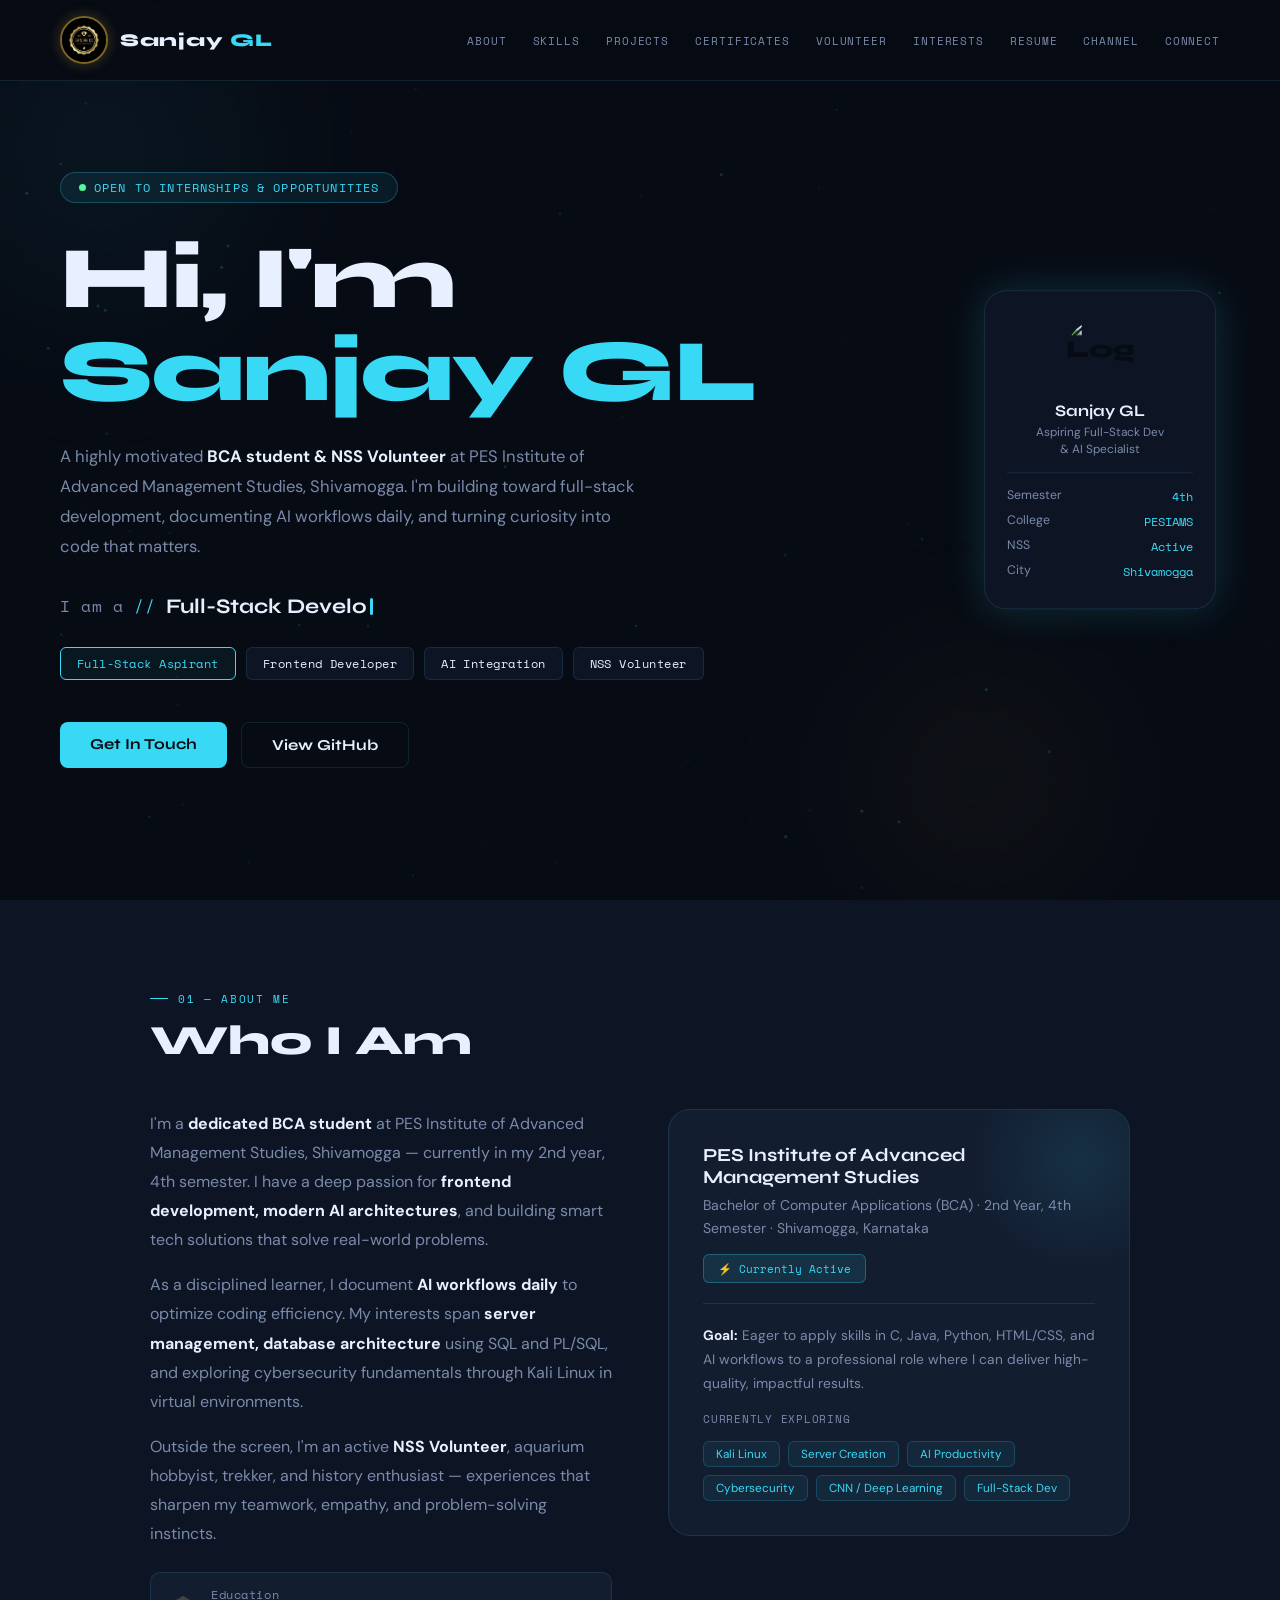
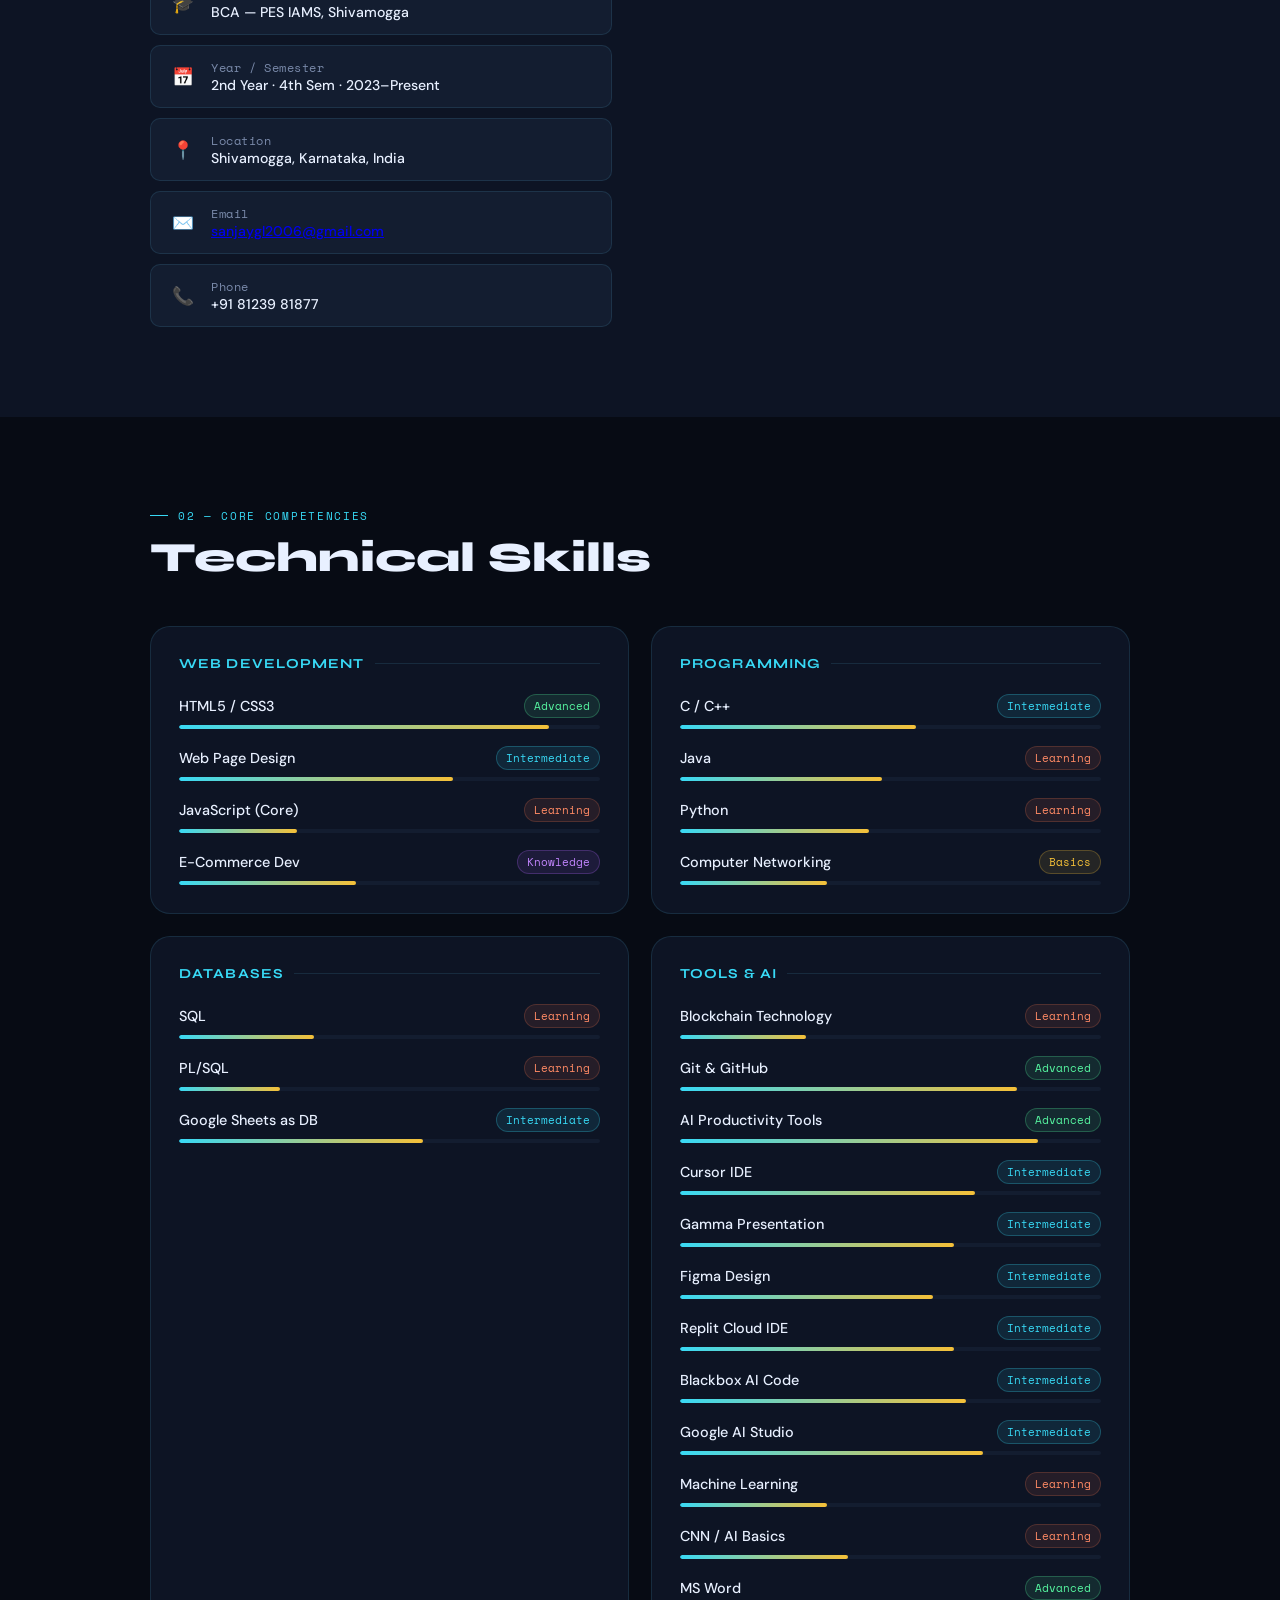
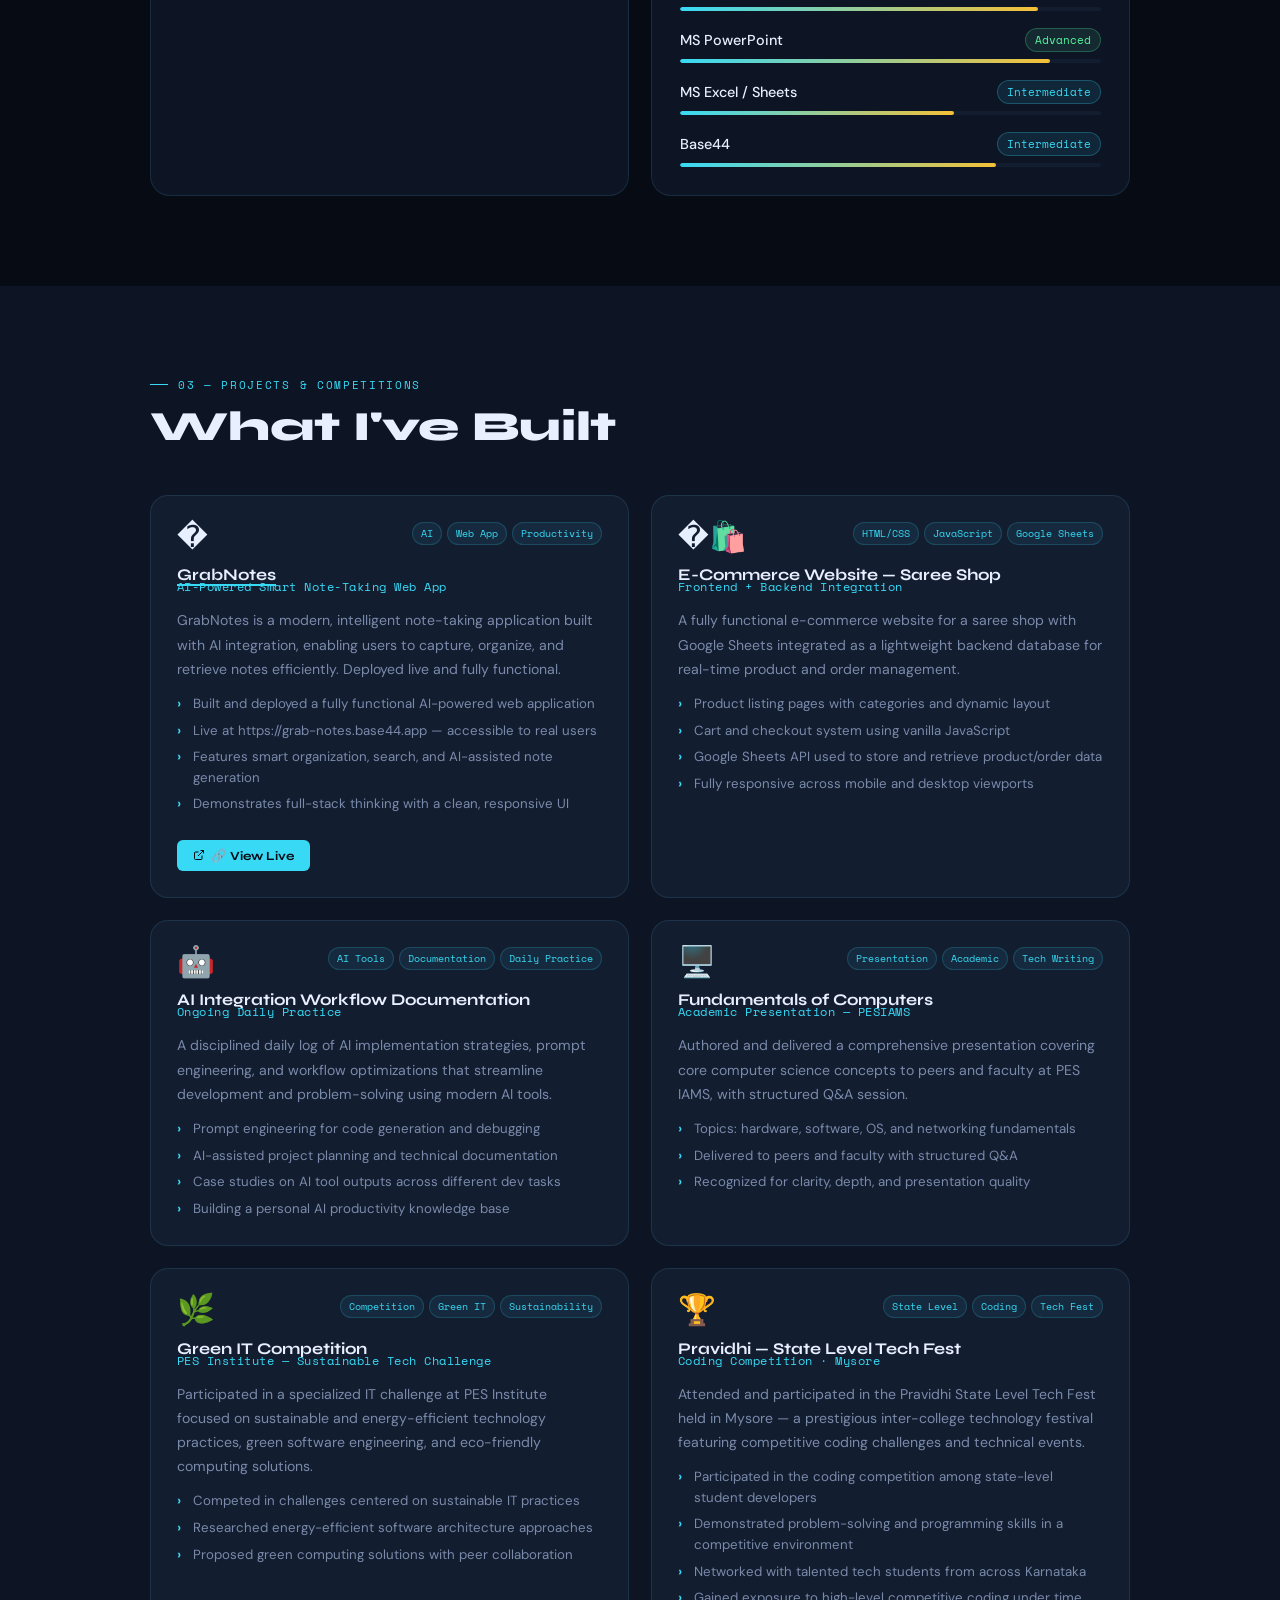
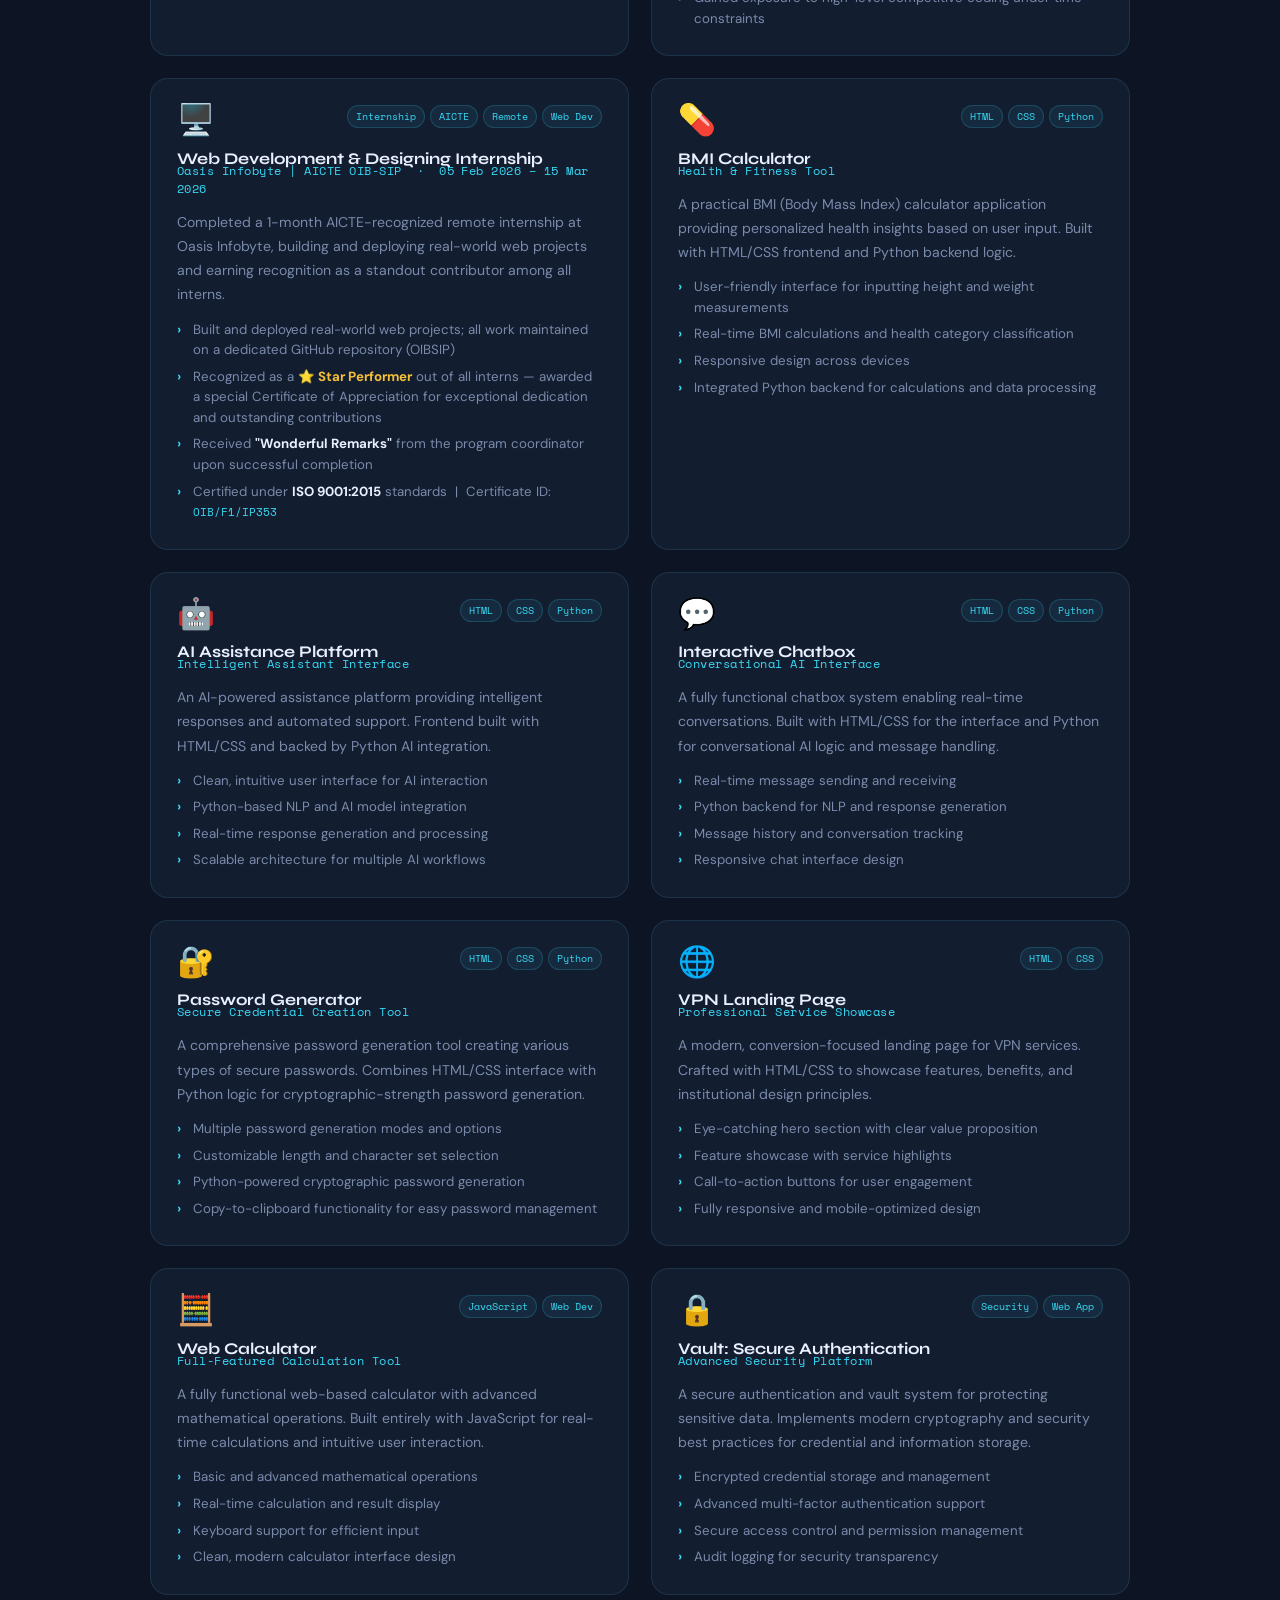
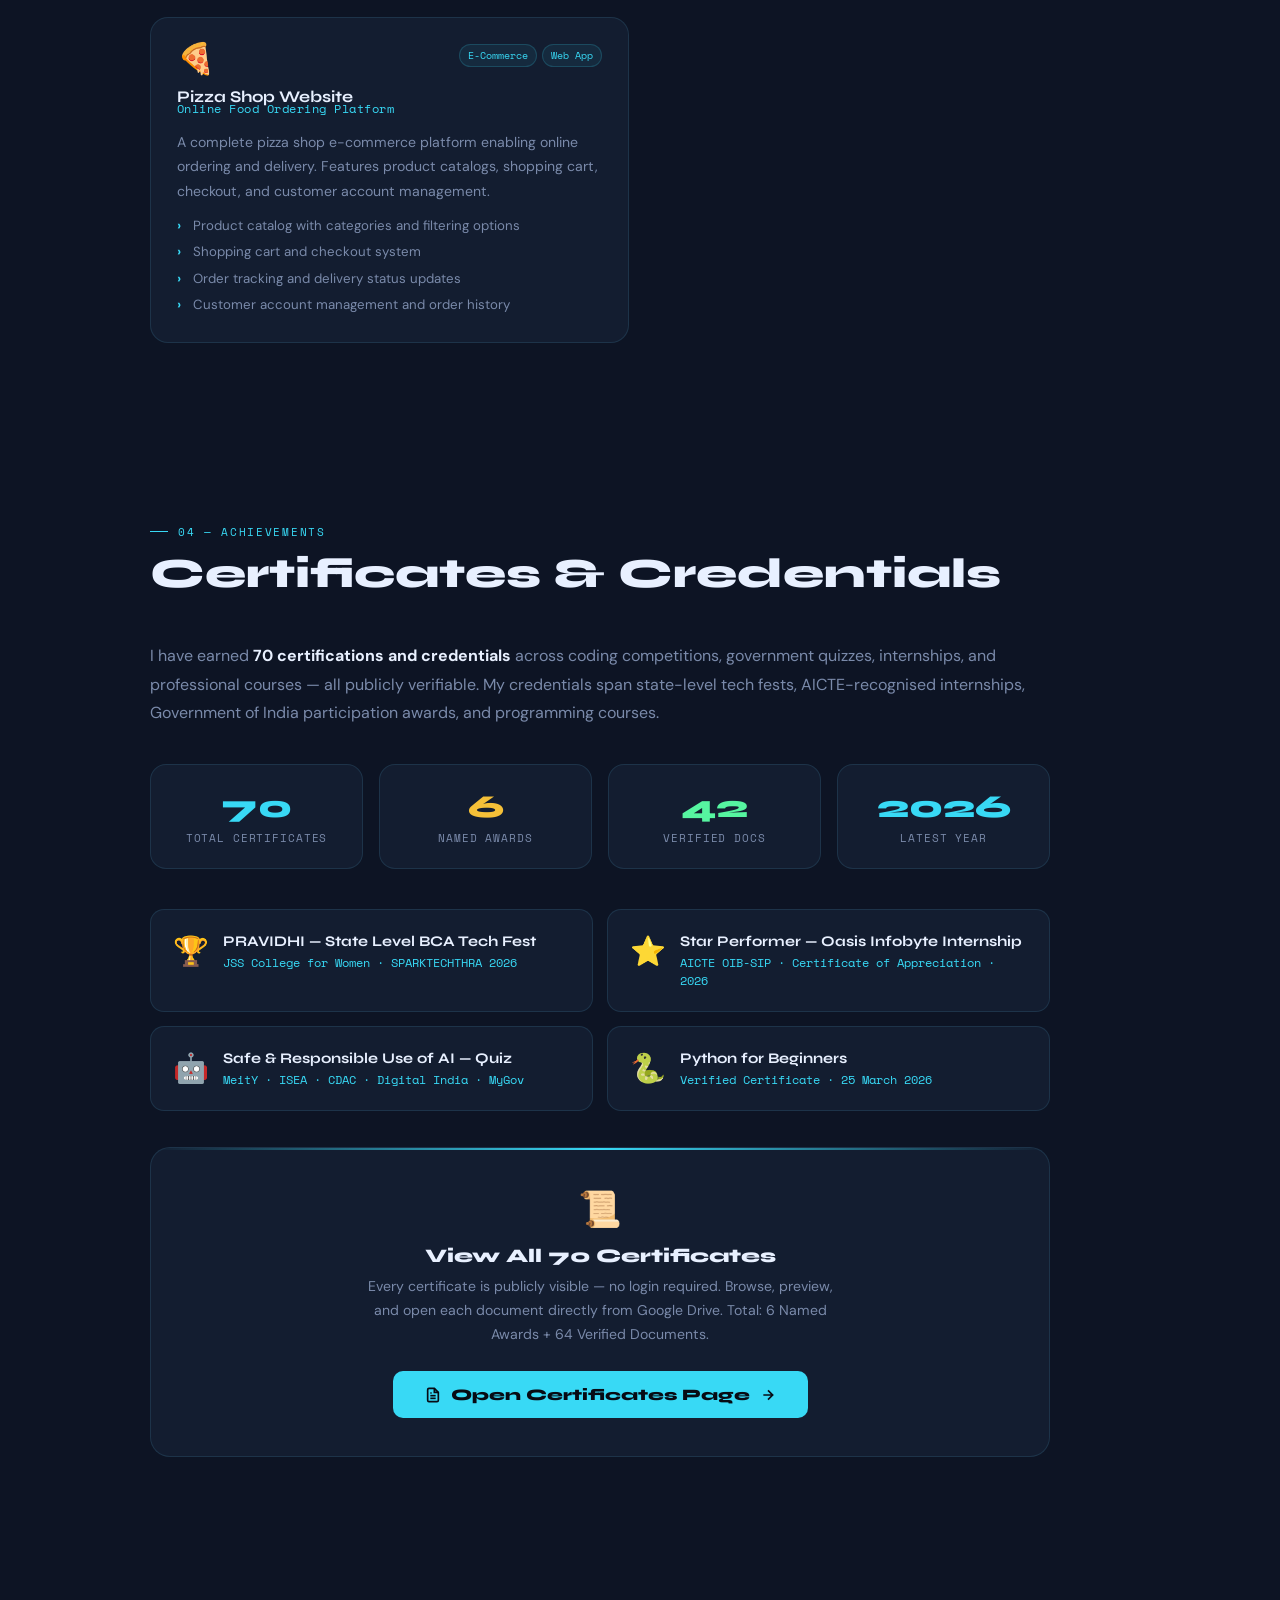
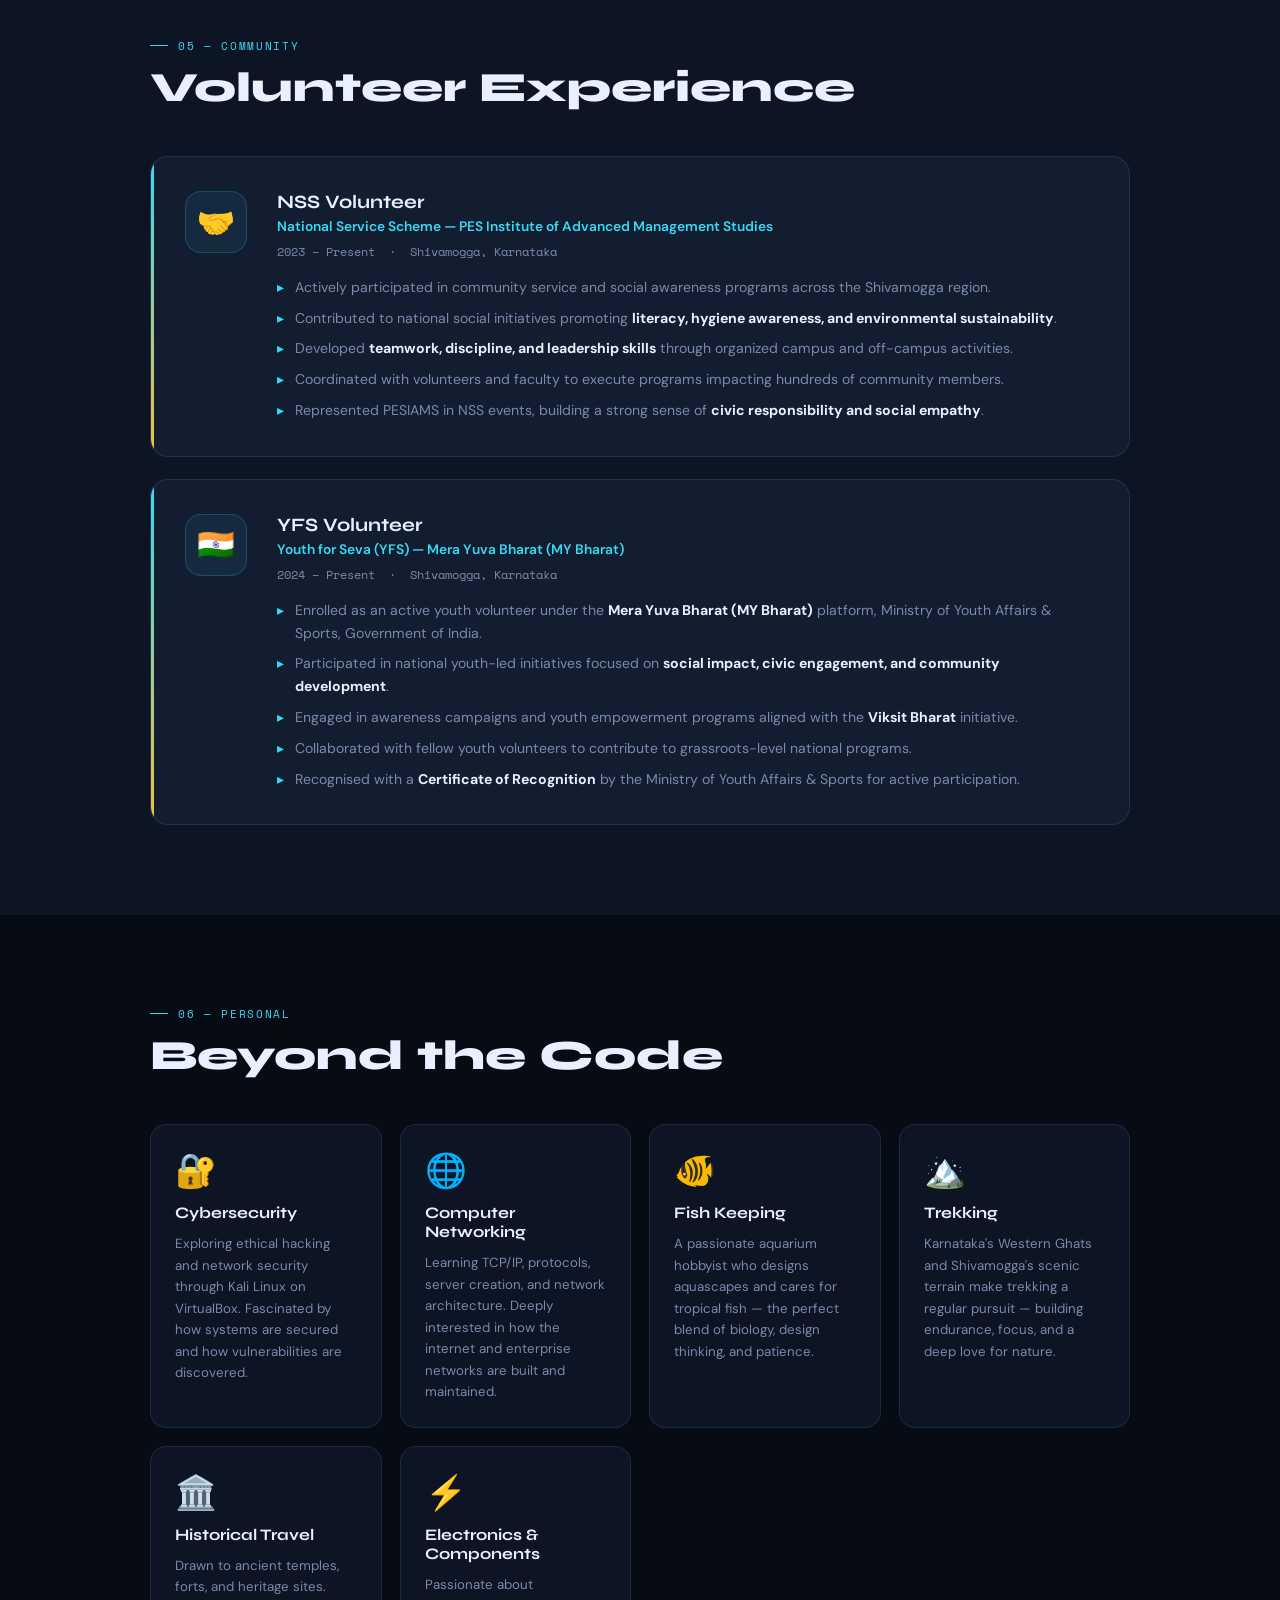
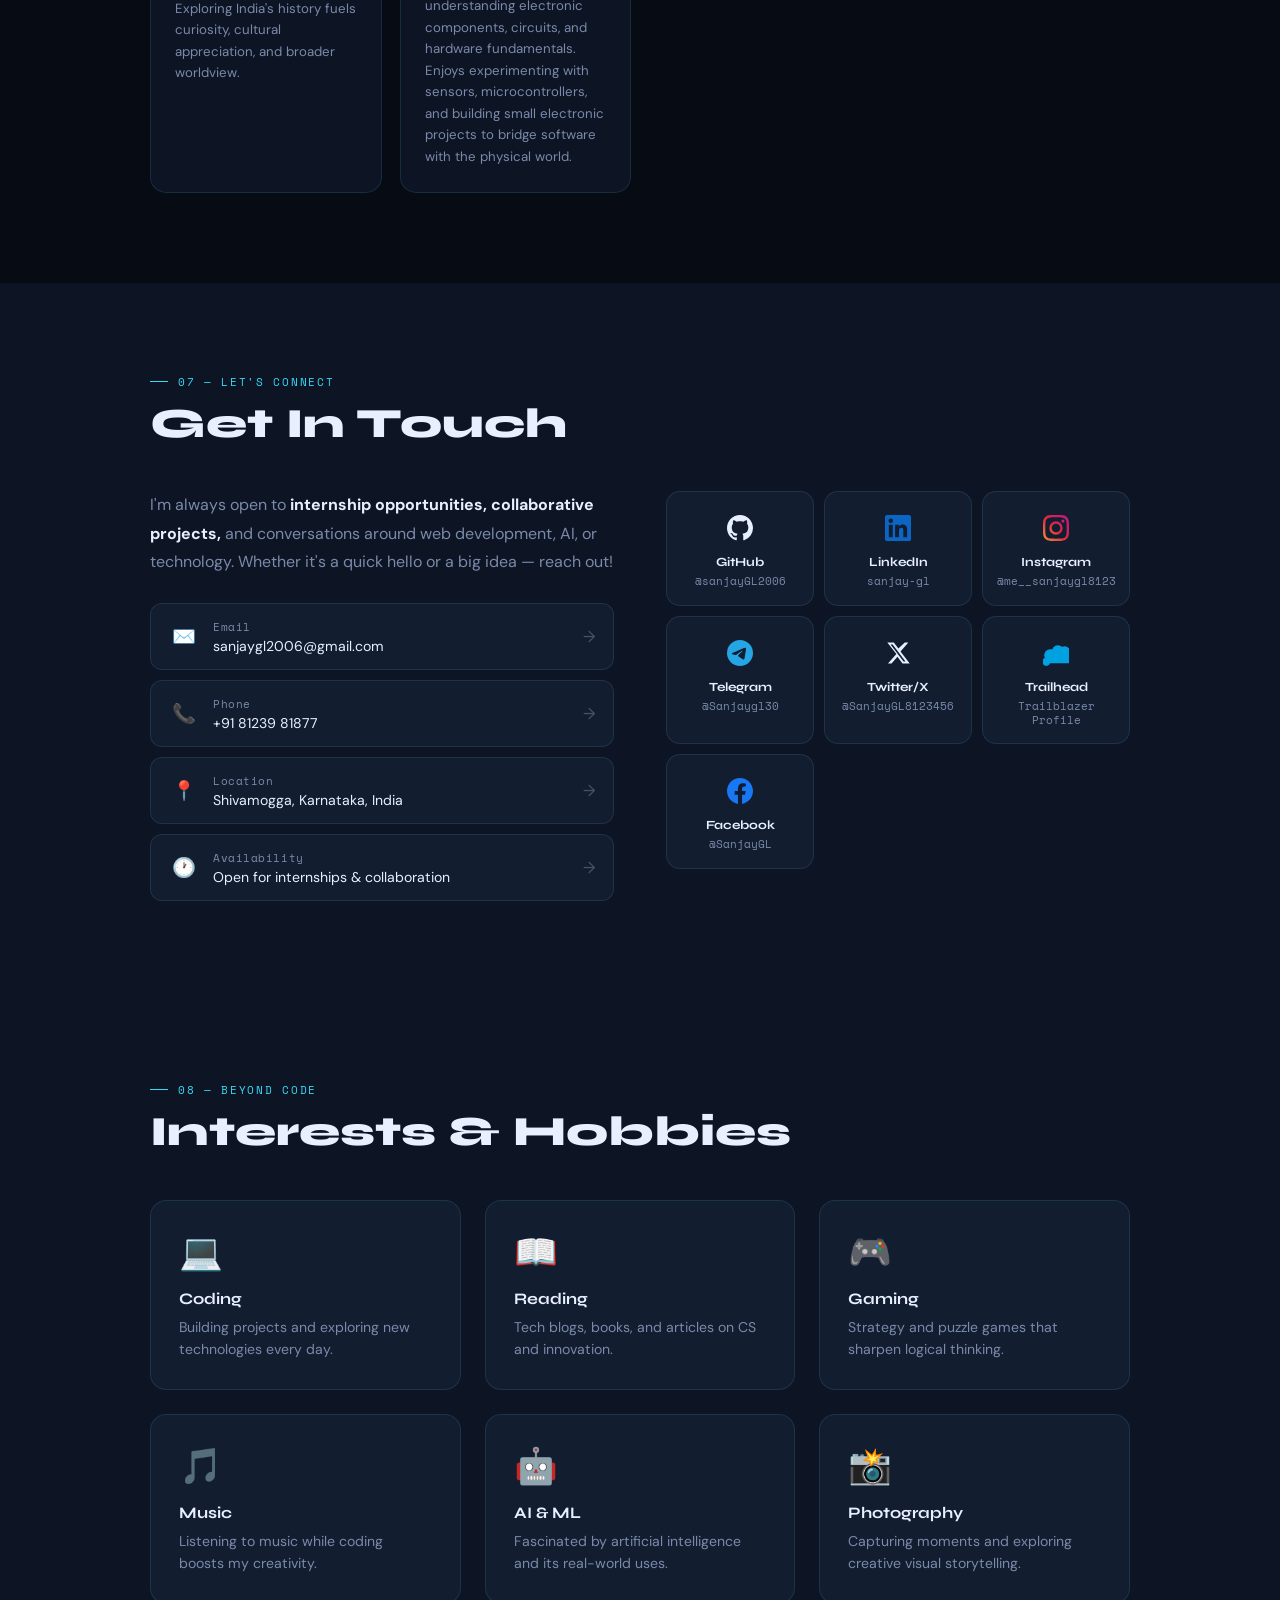
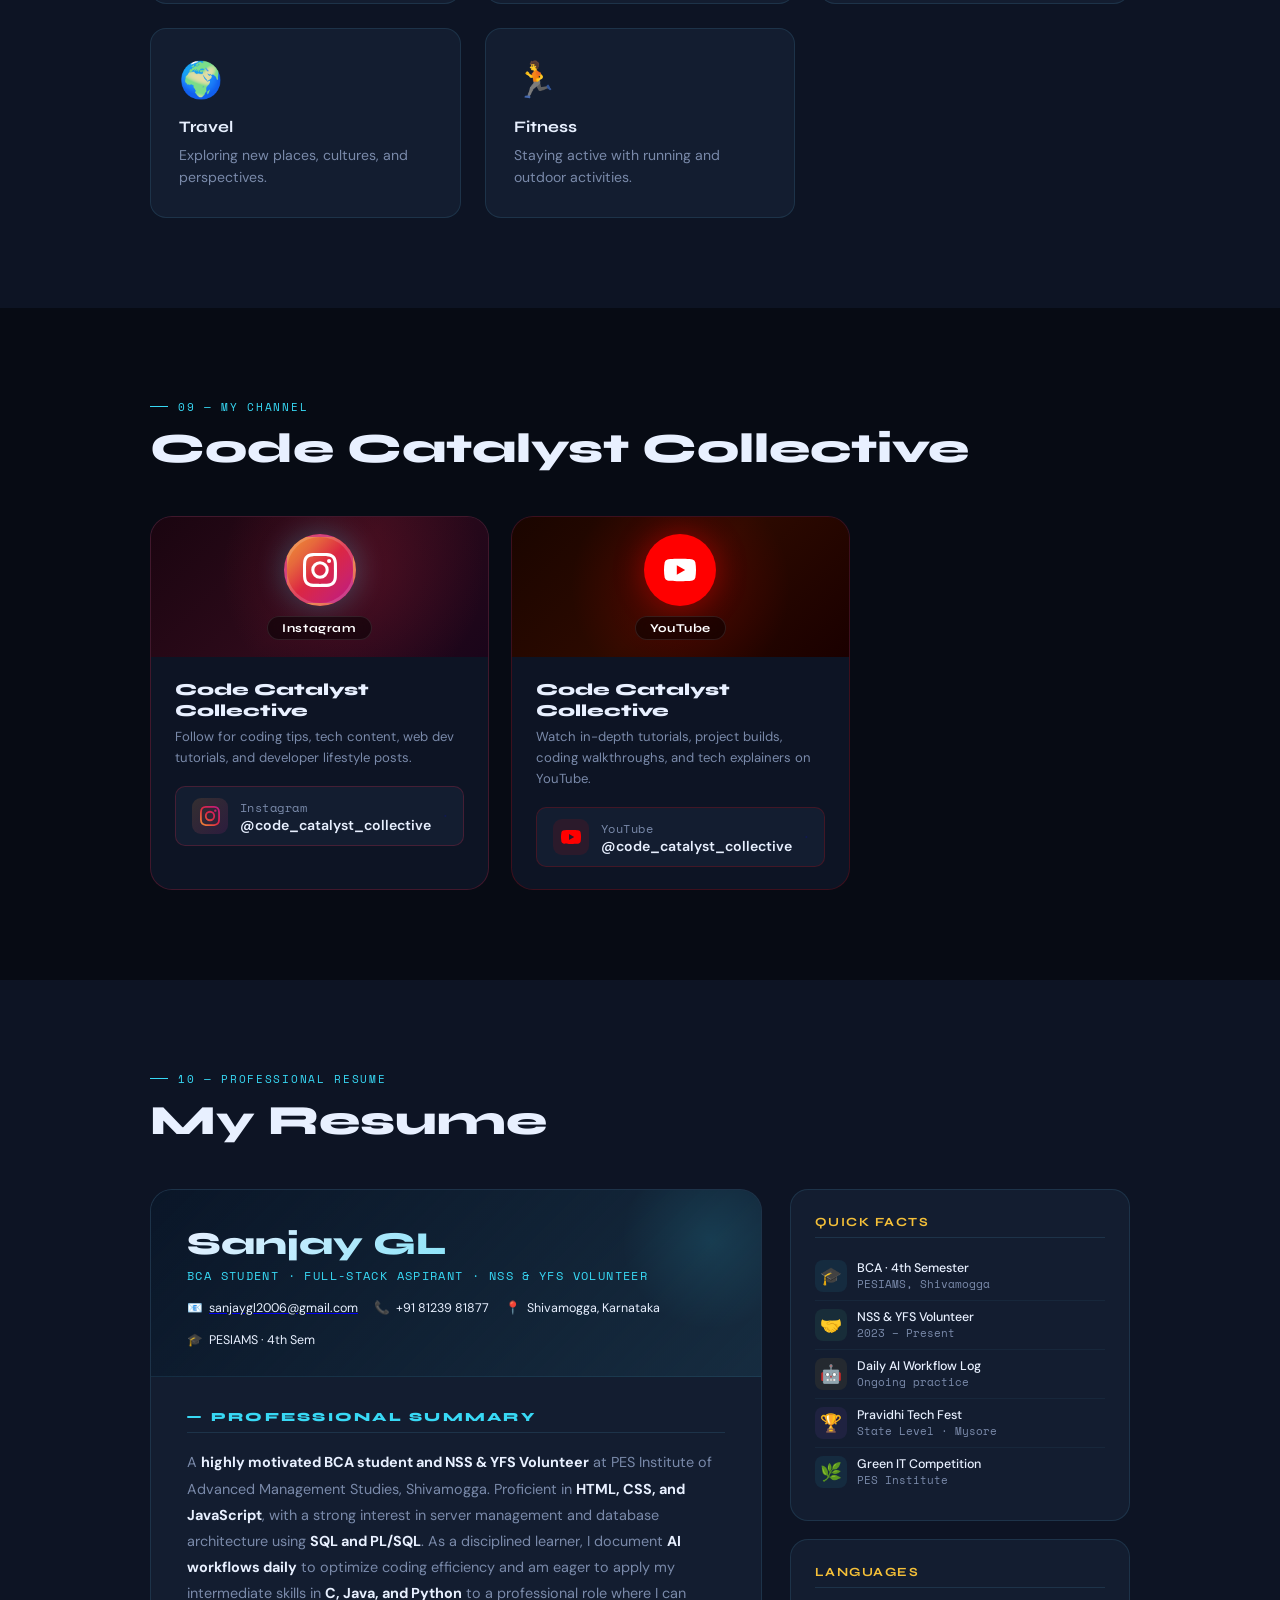
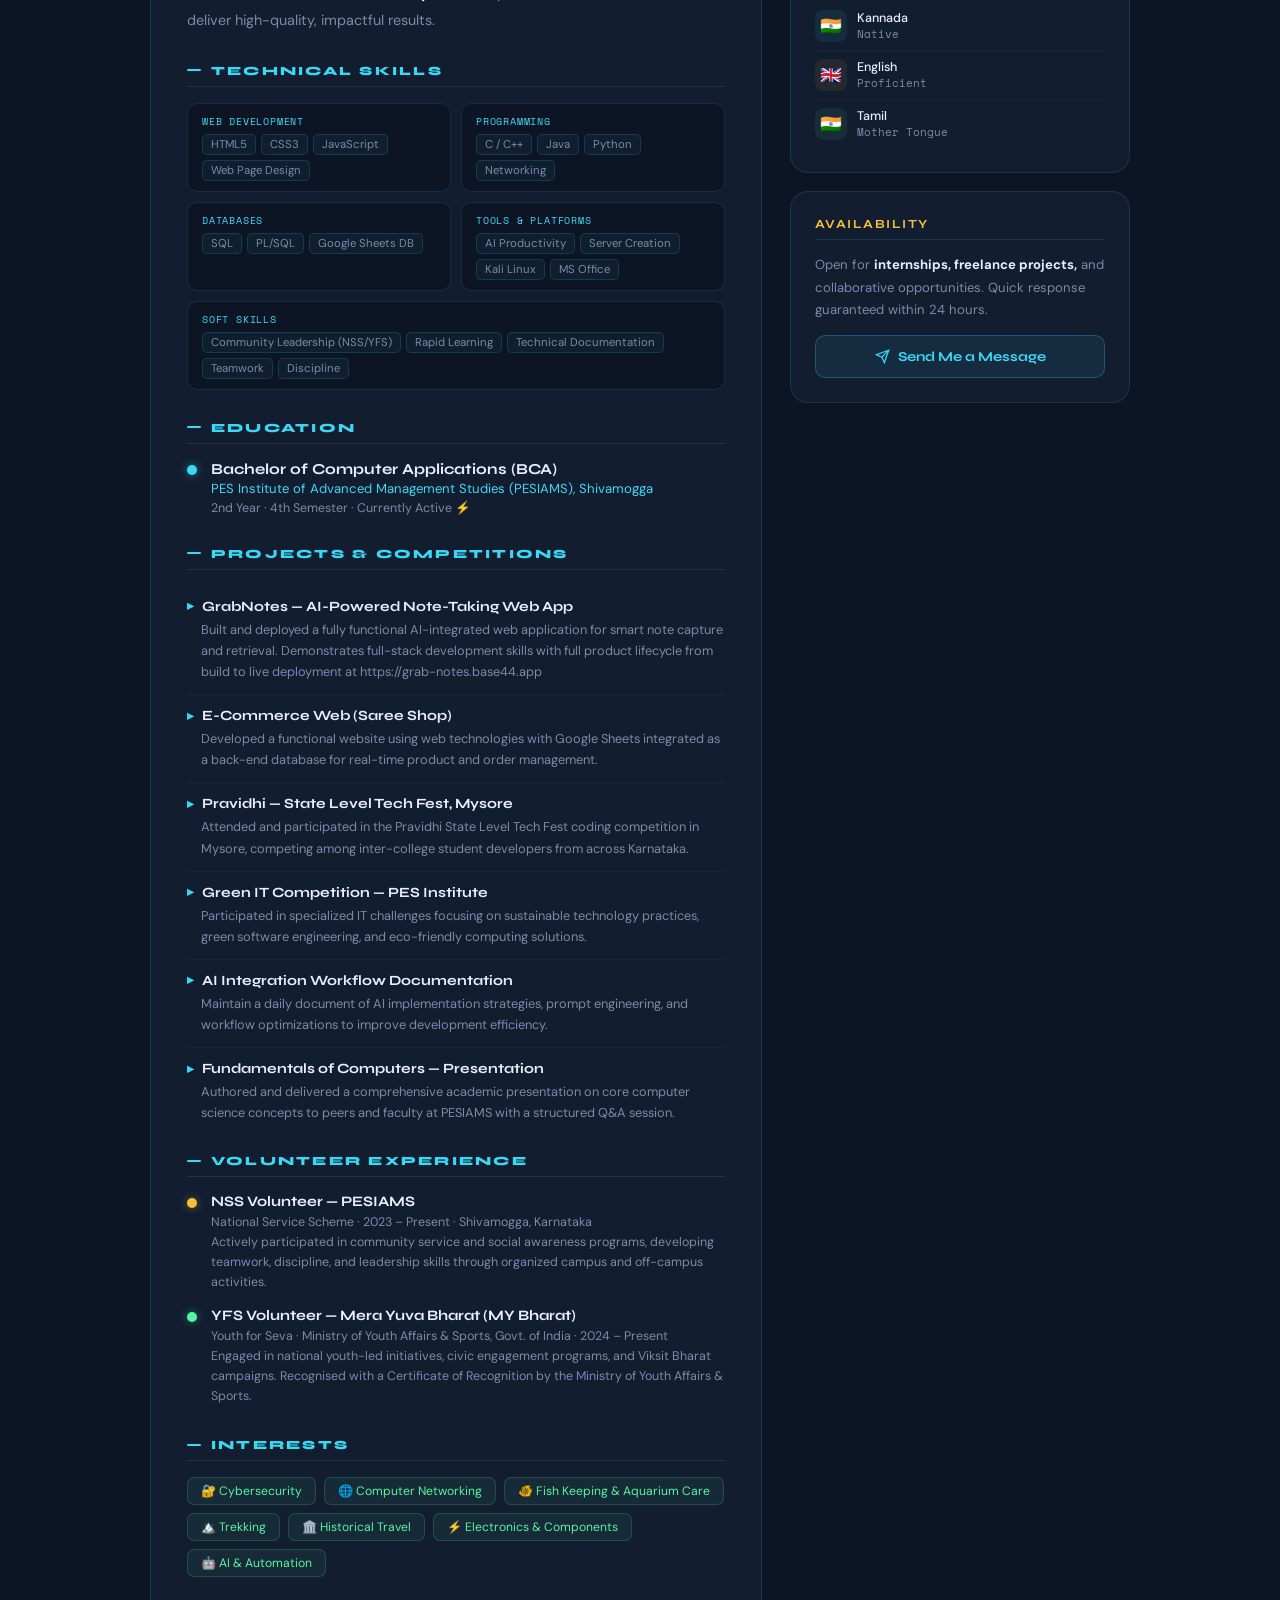
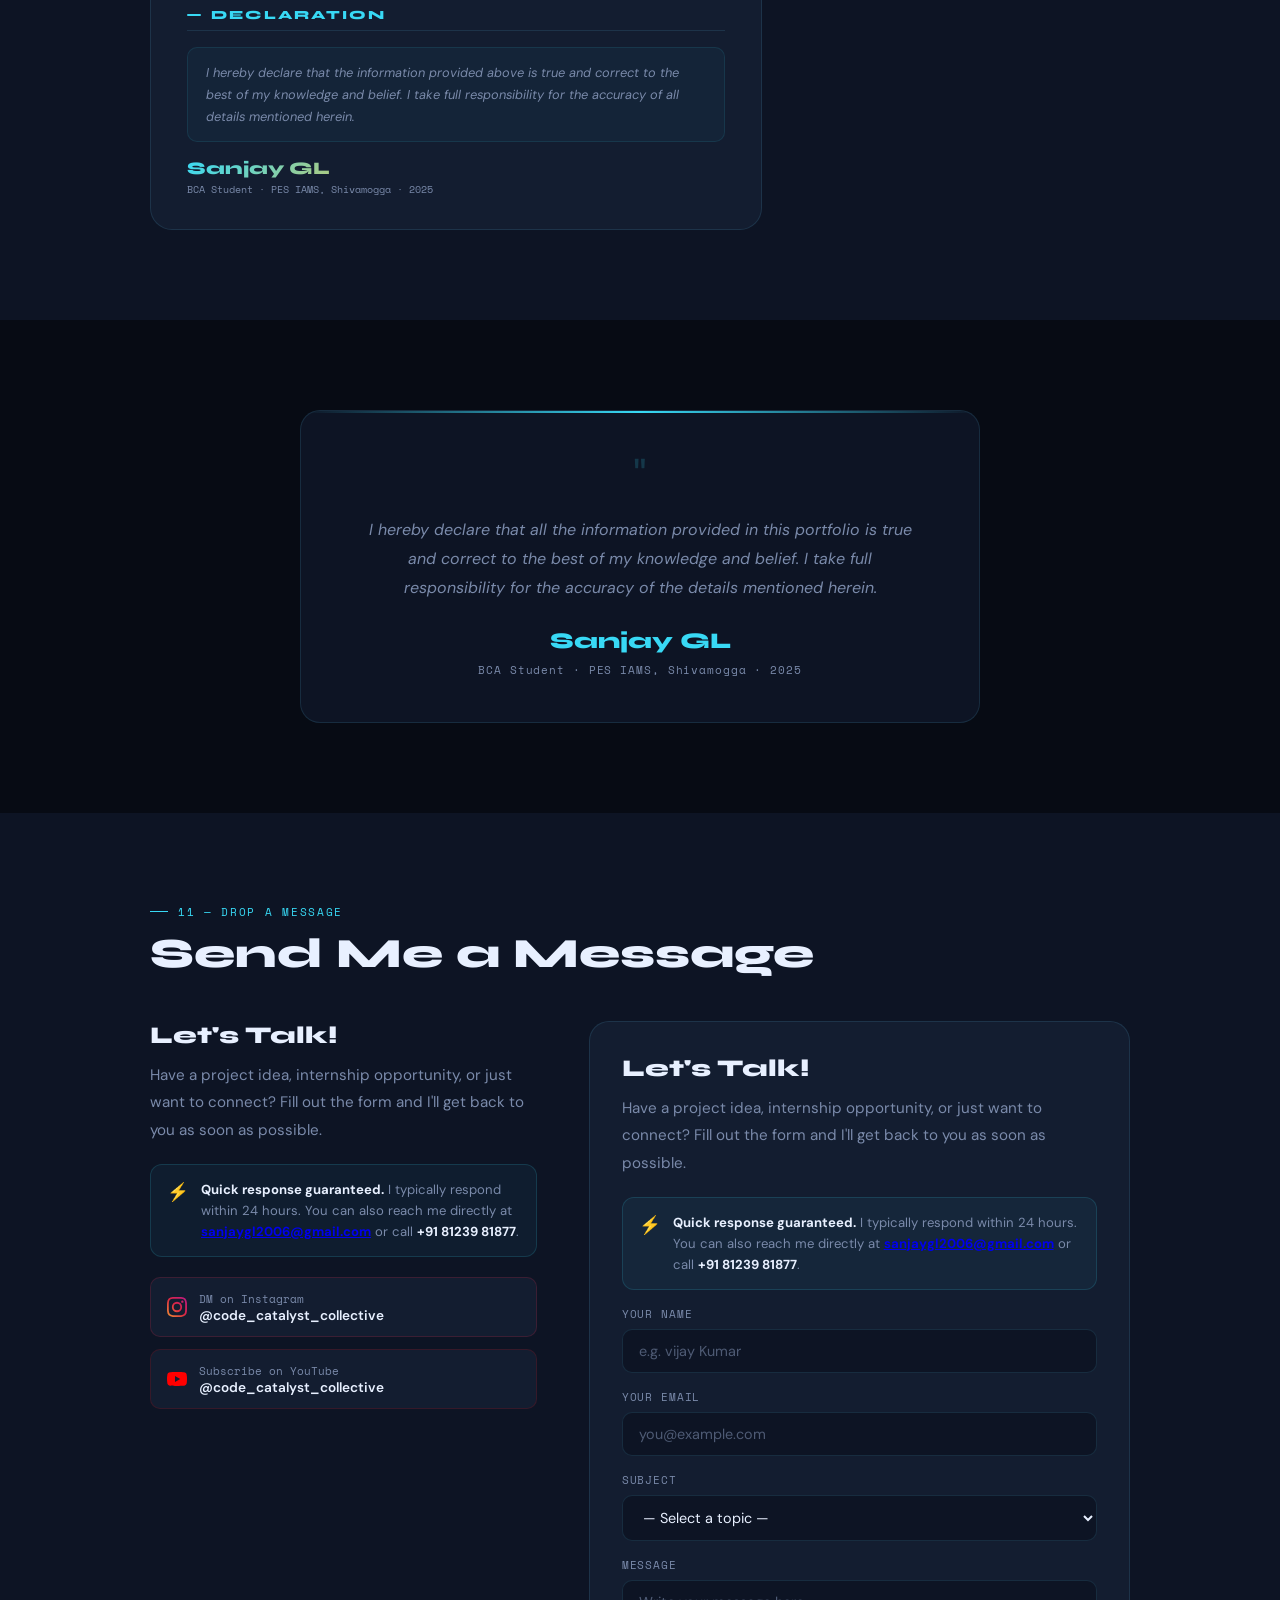
==== index.html @ 32e00f4b "Update layout and styles for navbar" ====
<!DOCTYPE html>
<html lang="en">
<head>
<meta charset="UTF-8" />
<meta name="viewport" content="width=device-width, initial-scale=1.0"/>
<title>Sanjay GL — Portfolio</title>
<link href="https://fonts.googleapis.com/css2?family=Syne:wght@400;600;700;800&family=Space+Mono:wght@400;700&family=DM+Sans:ital,wght@0,300;0,400;0,500;1,400&display=swap" rel="stylesheet">
<style>
:root {
  --bg: #070b14;
  --surface: #0d1424;
  --surface2: #131d30;
  --border: rgba(100,210,255,0.12);
  --accent: #38d9f5;
  --accent2: #f5c038;
  --accent3: #56f5a0;
  --text: #e8f0ff;
  --muted: #7a8aaa;
  --glow: 0 0 40px rgba(56,217,245,0.18);
}
*{margin:0;padding:0;box-sizing:border-box;}
html{scroll-behavior:smooth;}
body{background:var(--bg);color:var(--text);font-family:'DM Sans',sans-serif;overflow-x:hidden;}
#bg-canvas{position:fixed;inset:0;z-index:0;opacity:0.4;pointer-events:none;}

/* NAV */
nav{position:fixed;top:0;left:0;right:0;z-index:100;display:flex;align-items:center;justify-content:space-between;padding:16px 60px;background:rgba(7,11,20,0.92);backdrop-filter:blur(18px);border-bottom:1px solid var(--border);}
.nav-logo{display:flex;align-items:center;gap:12px;text-decoration:none;}
.logo-svg{width:44px;height:44px;flex-shrink:0;}
.nav-brand{font-family:'Syne',sans-serif;font-size:1.12rem;font-weight:800;color:var(--text);letter-spacing:0.04em;}
.nav-brand span{color:var(--accent);}
.nav-links{display:flex;gap:26px;}
.nav-links a{font-family:'Space Mono',monospace;font-size:0.7rem;color:var(--muted);text-decoration:none;letter-spacing:0.08em;text-transform:uppercase;transition:color 0.2s;}
.nav-links a:hover{color:var(--accent);}

/* HERO */
.hero{position:relative;z-index:1;min-height:100vh;display:flex;align-items:center;padding:120px 60px 80px;}
.hero-inner{max-width:760px;}
.hero-badge{display:inline-flex;align-items:center;gap:8px;background:rgba(56,217,245,0.08);border:1px solid rgba(56,217,245,0.25);border-radius:100px;padding:6px 18px;font-family:'Space Mono',monospace;font-size:0.72rem;color:var(--accent);letter-spacing:0.1em;text-transform:uppercase;margin-bottom:30px;animation:fadeUp 0.6s ease both;}
.hero-badge::before{content:'';width:7px;height:7px;border-radius:50%;background:var(--accent3);animation:pulse 2s infinite;}
@keyframes pulse{0%,100%{opacity:1;transform:scale(1)}50%{opacity:0.3;transform:scale(0.8)}}
.hero h1{font-family:'Syne',sans-serif;font-size:clamp(3rem,7vw,5.5rem);font-weight:800;line-height:1.05;letter-spacing:-0.02em;animation:fadeUp 0.6s 0.1s ease both;}
.hero h1 .line2{color:var(--accent);display:block;}
.hero-sub{margin:24px 0 32px;font-size:1.04rem;color:var(--muted);line-height:1.8;max-width:580px;animation:fadeUp 0.6s 0.2s ease both;}
.hero-sub strong{color:var(--text);}
.hero-roles{display:flex;gap:10px;flex-wrap:wrap;margin-bottom:42px;animation:fadeUp 0.6s 0.3s ease both;}
.role-chip{font-family:'Space Mono',monospace;font-size:0.72rem;padding:7px 16px;border-radius:6px;border:1px solid var(--border);color:var(--text);background:var(--surface);letter-spacing:0.04em;}
.role-chip.active{border-color:var(--accent);color:var(--accent);background:rgba(56,217,245,0.06);}
.hero-btns{display:flex;gap:14px;flex-wrap:wrap;animation:fadeUp 0.6s 0.4s ease both;}
.btn-primary{padding:13px 30px;border-radius:8px;background:var(--accent);color:var(--bg);font-family:'Syne',sans-serif;font-weight:700;font-size:0.95rem;text-decoration:none;border:none;cursor:pointer;transition:transform 0.2s,box-shadow 0.2s;}
.btn-primary:hover{transform:translateY(-2px);box-shadow:0 8px 30px rgba(56,217,245,0.35);}
.btn-outline{padding:13px 30px;border-radius:8px;background:transparent;color:var(--text);font-family:'Syne',sans-serif;font-weight:700;font-size:0.95rem;text-decoration:none;border:1px solid var(--border);cursor:pointer;transition:border-color 0.2s,color 0.2s,transform 0.2s;}
.btn-outline:hover{border-color:var(--accent);color:var(--accent);transform:translateY(-2px);}

/* Hero floating card */
.hero-card{position:absolute;right:5%;top:50%;transform:translateY(-50%);background:var(--surface);border:1px solid var(--border);border-radius:22px;padding:28px 22px;width:232px;box-shadow:var(--glow);animation:float 4s ease-in-out infinite,fadeUp 0.8s 0.5s ease both;display:none;}
@media(min-width:1100px){.hero-card{display:block;}}
@keyframes float{0%,100%{transform:translateY(-50%) translateY(0)}50%{transform:translateY(-50%) translateY(-14px)}}
.hc-avatar{width:68px;height:68px;border-radius:50%;background:linear-gradient(135deg,var(--accent),var(--accent2));display:flex;align-items:center;justify-content:center;font-family:'Syne',sans-serif;font-weight:800;font-size:1.5rem;color:var(--bg);margin:0 auto 14px;}
.hc-name{font-family:'Syne',sans-serif;font-weight:700;font-size:1rem;text-align:center;}
.hc-title{font-size:0.74rem;color:var(--muted);text-align:center;margin-top:4px;line-height:1.45;}
.hc-divider{margin:14px 0;border:none;border-top:1px solid var(--border);}
.hc-stat{display:flex;justify-content:space-between;font-size:0.77rem;margin-top:7px;}
.hc-stat-label{color:var(--muted);}
.hc-stat-val{color:var(--accent);font-family:'Space Mono',monospace;}
@keyframes fadeUp{from{opacity:0;transform:translateY(28px)}to{opacity:1;transform:translateY(0)}}

/* ── TYPING ANIMATION ── */
.hero-typed-wrap{display:flex;align-items:center;gap:0;margin:18px 0 28px;animation:fadeUp 0.6s 0.25s ease both;}
.hero-typed-prefix{font-family:'Space Mono',monospace;font-size:clamp(0.8rem,2vw,1rem);color:var(--muted);letter-spacing:0.04em;white-space:nowrap;margin-right:10px;}
.hero-typed-prefix span{color:var(--accent);}
.hero-typed-text{font-family:'Syne',sans-serif;font-size:clamp(1rem,2.5vw,1.3rem);font-weight:700;color:var(--text);white-space:nowrap;overflow:hidden;}
.hero-cursor{display:inline-block;width:3px;height:1.1em;background:var(--accent);margin-left:3px;vertical-align:middle;border-radius:2px;animation:blink 0.9s step-end infinite;}
@keyframes blink{0%,100%{opacity:1}50%{opacity:0}}

/* SECTIONS */
section{position:relative;z-index:1;}
.section-inner{max-width:1100px;margin:0 auto;padding:90px 60px;}
.section-label{font-family:'Space Mono',monospace;font-size:0.7rem;color:var(--accent);letter-spacing:0.15em;text-transform:uppercase;margin-bottom:10px;display:flex;align-items:center;gap:10px;}
.section-label::before{content:'';width:18px;height:1px;background:var(--accent);}
.section-title{font-family:'Syne',sans-serif;font-size:clamp(1.8rem,3.5vw,2.6rem);font-weight:800;line-height:1.15;margin-bottom:44px;}

/* REVEAL */
.reveal{opacity:0;transform:translateY(36px);transition:opacity 0.7s ease,transform 0.7s ease;}
.reveal.visible{opacity:1;transform:translateY(0);}

/* ── ABOUT ── */
#about{background:var(--surface);}
.about-grid{display:grid;grid-template-columns:1fr 1fr;gap:56px;align-items:start;}
.about-text p{font-size:1rem;color:var(--muted);line-height:1.82;margin-bottom:16px;}
.about-text p strong{color:var(--text);}
.about-info{display:flex;flex-direction:column;gap:10px;margin-top:24px;}
.info-row{display:flex;align-items:center;gap:14px;padding:13px 18px;border-radius:10px;background:var(--surface2);border:1px solid var(--border);transition:border-color 0.2s;}
.info-row:hover{border-color:rgba(56,217,245,0.3);}
.info-icon{font-size:1.1rem;width:28px;text-align:center;}
.info-label{font-size:0.72rem;color:var(--muted);font-family:'Space Mono',monospace;letter-spacing:0.05em;}
.info-val{font-size:0.88rem;color:var(--text);font-weight:500;}
.about-visual{background:var(--surface2);border:1px solid var(--border);border-radius:22px;padding:34px;position:relative;overflow:hidden;}
.about-visual::before{content:'';position:absolute;top:-60px;right:-60px;width:220px;height:220px;border-radius:50%;background:radial-gradient(circle,rgba(56,217,245,0.1),transparent 70%);pointer-events:none;}
.about-visual h3{font-family:'Syne',sans-serif;font-size:1.15rem;font-weight:700;margin-bottom:6px;}
.about-visual p{font-size:0.88rem;color:var(--muted);line-height:1.65;}
.edu-badge{display:inline-block;margin-top:14px;background:rgba(56,217,245,0.1);border:1px solid rgba(56,217,245,0.3);border-radius:6px;padding:5px 14px;font-family:'Space Mono',monospace;font-size:0.7rem;color:var(--accent);}
.chips-wrap{display:flex;flex-wrap:wrap;gap:8px;}
.chip-sm{padding:4px 12px;border-radius:6px;font-size:0.73rem;background:rgba(56,217,245,0.06);border:1px solid rgba(56,217,245,0.18);color:var(--accent);}

/* ── SKILLS ── */
#skills{background:var(--bg);}
.skills-grid{display:grid;grid-template-columns:1fr 1fr;gap:22px;}
.skill-group{background:var(--surface);border:1px solid var(--border);border-radius:20px;padding:28px;}
.skill-group-title{font-family:'Syne',sans-serif;font-weight:700;font-size:0.86rem;color:var(--accent);letter-spacing:0.08em;text-transform:uppercase;margin-bottom:22px;display:flex;align-items:center;gap:10px;}
.skill-group-title::after{content:'';flex:1;height:1px;background:var(--border);}
.skill-item{margin-bottom:17px;}
.skill-item:last-child{margin-bottom:0;}
.skill-row{display:flex;justify-content:space-between;align-items:center;margin-bottom:7px;}
.skill-name{font-size:0.9rem;font-weight:500;}
.skill-badge{font-family:'Space Mono',monospace;font-size:0.66rem;padding:3px 9px;border-radius:100px;}
.badge-adv{background:rgba(86,245,160,0.1);border:1px solid rgba(86,245,160,0.25);color:#56f5a0;}
.badge-int{background:rgba(56,217,245,0.1);border:1px solid rgba(56,217,245,0.25);color:var(--accent);}
.badge-bas{background:rgba(245,192,56,0.1);border:1px solid rgba(245,192,56,0.25);color:var(--accent2);}
.badge-lrn{background:rgba(255,120,80,0.1);border:1px solid rgba(255,120,80,0.2);color:#ff8a65;}
.badge-knw{background:rgba(180,100,255,0.1);border:1px solid rgba(180,100,255,0.25);color:#c084fc;}
.skill-bar{height:4px;background:var(--surface2);border-radius:100px;overflow:hidden;}
.skill-fill{height:100%;border-radius:100px;background:linear-gradient(90deg,var(--accent),var(--accent2));transform-origin:left;animation:growBar 1.4s ease both;}
@keyframes growBar{from{transform:scaleX(0)}to{transform:scaleX(1)}}

/* ── PROJECTS ── */
#projects{background:var(--surface);}
.projects-grid{display:grid;grid-template-columns:1fr 1fr;gap:22px;}
.project-card{background:var(--surface2);border:1px solid var(--border);border-radius:18px;padding:26px;display:flex;flex-direction:column;gap:13px;transition:border-color 0.25s,transform 0.25s,box-shadow 0.25s;position:relative;overflow:hidden;}
.project-card::before{content:'';position:absolute;top:0;left:0;right:0;height:2px;background:linear-gradient(90deg,var(--accent),var(--accent2));opacity:0;transition:opacity 0.3s;}
.project-card:hover{transform:translateY(-5px);border-color:rgba(56,217,245,0.35);box-shadow:0 16px 40px rgba(56,217,245,0.1);}
.project-card:hover::before{opacity:1;}
.project-header{display:flex;align-items:flex-start;justify-content:space-between;gap:10px;}
.project-icon{font-size:1.9rem;line-height:1;}
.project-tags{display:flex;flex-wrap:wrap;gap:5px;justify-content:flex-end;}
.project-tag{font-family:'Space Mono',monospace;font-size:0.62rem;padding:3px 8px;border-radius:100px;background:rgba(56,217,245,0.07);border:1px solid rgba(56,217,245,0.18);color:var(--accent);}
.project-title{font-family:'Syne',sans-serif;font-size:1.02rem;font-weight:700;}
.project-subtitle{font-size:0.76rem;color:var(--accent);font-family:'Space Mono',monospace;letter-spacing:0.04em;margin-top:-7px;}
.project-desc{font-size:0.88rem;color:var(--muted);line-height:1.72;}
.project-highlights{list-style:none;display:flex;flex-direction:column;gap:6px;}
.project-highlights li{font-size:0.83rem;color:var(--muted);padding-left:16px;position:relative;line-height:1.55;}
.project-highlights li::before{content:'›';position:absolute;left:0;color:var(--accent);font-weight:700;}

/* ── VOLUNTEER ── */
#volunteer{background:var(--surface);}
.vol-card{background:var(--surface2);border:1px solid var(--border);border-radius:18px;padding:34px;display:grid;grid-template-columns:auto 1fr;gap:30px;align-items:start;transition:border-color 0.3s,box-shadow 0.3s;position:relative;overflow:hidden;}
.vol-card::after{content:'';position:absolute;left:0;top:0;bottom:0;width:3px;background:linear-gradient(180deg,var(--accent),var(--accent2));border-radius:3px 0 0 3px;}
.vol-card:hover{border-color:rgba(56,217,245,0.3);box-shadow:0 12px 40px rgba(56,217,245,0.08);}
.vol-icon{width:62px;height:62px;border-radius:16px;background:rgba(56,217,245,0.07);border:1px solid rgba(56,217,245,0.2);display:flex;align-items:center;justify-content:center;font-size:1.9rem;flex-shrink:0;}
.vol-role{font-family:'Syne',sans-serif;font-size:1.18rem;font-weight:700;}
.vol-org{font-size:0.86rem;color:var(--accent);font-weight:600;margin-top:4px;}
.vol-period{font-family:'Space Mono',monospace;font-size:0.72rem;color:var(--muted);margin:8px 0 16px;}
.vol-points{list-style:none;display:flex;flex-direction:column;gap:8px;}
.vol-points li{font-size:0.88rem;color:var(--muted);padding-left:18px;position:relative;line-height:1.62;}
.vol-points li::before{content:'▸';position:absolute;left:0;color:var(--accent);}
.vol-points li strong{color:var(--text);}

/* ── INTERESTS ── */
#interests{background:var(--bg);}
.interests-grid{display:grid;grid-template-columns:repeat(auto-fill,minmax(210px,1fr));gap:18px;}
.interest-card{background:var(--surface);border:1px solid var(--border);border-radius:16px;padding:24px;display:flex;flex-direction:column;gap:11px;transition:transform 0.25s,border-color 0.25s,box-shadow 0.25s;}
.interest-card:hover{transform:translateY(-5px);border-color:rgba(56,217,245,0.3);box-shadow:0 12px 32px rgba(56,217,245,0.09);}
.interest-emoji{font-size:2.1rem;}
.interest-title{font-family:'Syne',sans-serif;font-weight:700;font-size:1rem;}
.interest-desc{font-size:0.83rem;color:var(--muted);line-height:1.62;}

/* ── CONNECT ── */
#connect{background:var(--surface);}
.connect-grid{display:grid;grid-template-columns:1fr 1fr;gap:52px;align-items:start;}
.connect-intro{font-size:1rem;color:var(--muted);line-height:1.78;margin-bottom:26px;}
.connect-intro strong{color:var(--text);}
.contact-list{display:flex;flex-direction:column;gap:10px;}
.contact-item{display:flex;align-items:center;gap:14px;padding:14px 18px;border-radius:12px;background:var(--surface2);border:1px solid var(--border);text-decoration:none;color:var(--text);transition:border-color 0.2s,transform 0.2s;}
.contact-item:hover{border-color:rgba(56,217,245,0.3);transform:translateX(5px);}
.contact-icon{font-size:1.2rem;width:30px;text-align:center;}
.contact-info-wrap{flex:1;}
.contact-label{font-size:0.7rem;color:var(--muted);font-family:'Space Mono',monospace;letter-spacing:0.05em;}
.contact-val{font-size:0.88rem;color:var(--text);margin-top:2px;}
.social-grid{display:grid;grid-template-columns:1fr 1fr 1fr;gap:10px;}
.social-card{display:flex;flex-direction:column;align-items:center;gap:6px;padding:16px 8px;border-radius:14px;background:var(--surface2);border:1px solid var(--border);text-decoration:none;color:var(--text);transition:transform 0.2s,border-color 0.2s,box-shadow 0.2s;}
.social-card:hover{transform:translateY(-4px);border-color:rgba(56,217,245,0.35);box-shadow:0 10px 28px rgba(56,217,245,0.1);}
.social-icon{font-size:1.4rem;display:flex;align-items:center;justify-content:center;width:40px;height:40px;}
.social-name{font-family:'Syne',sans-serif;font-weight:700;font-size:0.78rem;}
.social-handle{font-size:0.66rem;color:var(--muted);font-family:'Space Mono',monospace;text-align:center;line-height:1.3;}

/* ── DECLARATION ── */
#declaration{background:var(--bg);}
.decl-box{background:var(--surface);border:1px solid var(--border);border-radius:20px;padding:44px 56px;text-align:center;position:relative;overflow:hidden;max-width:680px;margin:0 auto;}
.decl-box::before{content:'';position:absolute;top:0;left:0;right:0;height:2px;background:linear-gradient(90deg,transparent,var(--accent),transparent);}
.decl-quote{font-size:3rem;color:var(--accent);opacity:0.18;line-height:1;margin-bottom:12px;}
.decl-text{font-size:1rem;color:var(--muted);line-height:1.82;font-style:italic;margin-bottom:24px;}
.decl-sig{font-family:'Syne',sans-serif;font-size:1.4rem;font-weight:800;color:var(--accent);}
.decl-sig-sub{font-family:'Space Mono',monospace;font-size:0.7rem;color:var(--muted);letter-spacing:0.08em;margin-top:7px;}

/* FOOTER */
footer{position:relative;z-index:1;text-align:center;padding:26px 60px;border-top:1px solid var(--border);font-family:'Space Mono',monospace;font-size:0.7rem;color:var(--muted);background:var(--surface);}
footer span{color:var(--accent);}

/* ── CHANNEL ── */
#channel{background:var(--bg);}
.channel-card{background:var(--surface);border:1px solid var(--border);border-radius:22px;overflow:hidden;transition:transform 0.3s,border-color 0.3s,box-shadow 0.3s;position:relative;}
.channel-card:hover{transform:translateY(-5px);box-shadow:0 18px 50px rgba(56,217,245,0.1);}
.channel-banner{width:100%;height:140px;display:flex;align-items:center;justify-content:center;position:relative;overflow:hidden;}
.channel-banner-bg{position:absolute;inset:0;}
.channel-logo-wrap{position:relative;z-index:1;display:flex;flex-direction:column;align-items:center;gap:10px;}
.channel-logo-circle{width:72px;height:72px;border-radius:50%;background:linear-gradient(135deg,var(--accent),var(--accent2));display:flex;align-items:center;justify-content:center;font-size:1.6rem;font-family:'Syne',sans-serif;font-weight:800;color:var(--bg);border:3px solid rgba(255,255,255,0.15);box-shadow:0 0 30px rgba(56,217,245,0.3);}
.channel-name-badge{background:rgba(0,0,0,0.5);backdrop-filter:blur(8px);border:1px solid rgba(255,255,255,0.1);border-radius:100px;padding:4px 14px;font-family:'Syne',sans-serif;font-weight:700;font-size:0.75rem;color:#fff;letter-spacing:0.05em;}
.channel-body{padding:22px 24px;}
.channel-title{font-family:'Syne',sans-serif;font-size:1.05rem;font-weight:800;margin-bottom:5px;}
.channel-tagline{font-size:0.82rem;color:var(--muted);line-height:1.6;margin-bottom:18px;}
.channel-links{display:flex;flex-direction:column;gap:10px;}
.channel-link{display:flex;align-items:center;gap:12px;padding:11px 16px;border-radius:10px;text-decoration:none;transition:transform 0.2s,border-color 0.2s;border:1px solid var(--border);background:var(--surface2);}
.channel-link:hover{transform:translateX(5px);}
.channel-link-icon{width:36px;height:36px;border-radius:9px;display:flex;align-items:center;justify-content:center;flex-shrink:0;}
.channel-link-label{font-size:0.72rem;color:var(--muted);font-family:'Space Mono',monospace;letter-spacing:0.04em;}
.channel-link-name{font-size:0.88rem;font-weight:600;color:var(--text);}
.channel-link-handle{font-size:0.7rem;color:var(--muted);font-family:'Space Mono',monospace;margin-top:1px;}

/* ── MESSAGE BOX ── */
#message{background:var(--surface);}
.msg-grid{display:grid;grid-template-columns:1fr 1.4fr;gap:52px;align-items:start;}
.msg-info h3{font-family:'Syne',sans-serif;font-size:1.5rem;font-weight:800;margin-bottom:12px;}
.msg-info p{font-size:0.95rem;color:var(--muted);line-height:1.78;margin-bottom:20px;}
.msg-note{display:flex;align-items:flex-start;gap:12px;padding:14px 16px;background:rgba(56,217,245,0.05);border:1px solid rgba(56,217,245,0.15);border-radius:12px;}
.msg-note-icon{font-size:1.1rem;flex-shrink:0;margin-top:2px;}
.msg-note-text{font-size:0.82rem;color:var(--muted);line-height:1.6;}
.msg-note-text strong{color:var(--text);}
.msg-form{background:var(--surface2);border:1px solid var(--border);border-radius:20px;padding:32px;display:flex;flex-direction:column;gap:16px;}
.msg-form-row{display:grid;grid-template-columns:1fr 1fr;gap:14px;}
.msg-field{display:flex;flex-direction:column;gap:7px;}
.msg-field label{font-family:'Space Mono',monospace;font-size:0.68rem;color:var(--muted);letter-spacing:0.08em;text-transform:uppercase;}
.msg-field input,.msg-field textarea,.msg-field select{background:var(--surface);border:1px solid var(--border);border-radius:10px;padding:12px 16px;color:var(--text);font-family:'DM Sans',sans-serif;font-size:0.9rem;outline:none;transition:border-color 0.2s;resize:none;width:100%;}
.msg-field input:focus,.msg-field textarea:focus,.msg-field select:focus{border-color:var(--accent);}
.msg-field input::placeholder,.msg-field textarea::placeholder{color:var(--muted);opacity:0.6;}
.msg-field select option{background:var(--surface2);color:var(--text);}
.msg-submit{display:inline-flex;align-items:center;justify-content:center;gap:9px;padding:13px 28px;border-radius:10px;background:var(--accent);color:var(--bg);font-family:'Syne',sans-serif;font-weight:700;font-size:0.95rem;border:none;cursor:pointer;transition:transform 0.2s,box-shadow 0.2s;width:100%;}
.msg-submit:hover{transform:translateY(-2px);box-shadow:0 8px 28px rgba(56,217,245,0.35);}
.msg-submit:active{transform:translateY(0);}
.msg-success{display:none;text-align:center;padding:24px;background:rgba(56,245,160,0.06);border:1px solid rgba(56,245,160,0.2);border-radius:14px;}
.msg-success.show{display:block;}
.msg-success-icon{font-size:2.5rem;margin-bottom:10px;}
.msg-success-text{font-family:'Syne',sans-serif;font-weight:700;font-size:1.1rem;color:var(--accent3);}
.msg-success-sub{font-size:0.85rem;color:var(--muted);margin-top:6px;}

/* ── SCROLL PROGRESS BAR ── */
#scroll-progress{position:fixed;top:0;left:0;height:2.5px;background:linear-gradient(90deg,var(--accent),var(--accent2),var(--accent3));z-index:9999;width:0%;transition:width 0.1s linear;box-shadow:0 0 8px rgba(56,217,245,0.6);}

/* ── MOBILE HAMBURGER ── */
.nav-hamburger{display:none;flex-direction:column;gap:5px;cursor:pointer;padding:6px;border:none;background:transparent;z-index:200;}
.nav-hamburger span{display:block;width:22px;height:2px;background:var(--text);border-radius:2px;transition:transform 0.3s,opacity 0.3s,background 0.2s;}
.nav-hamburger.open span:nth-child(1){transform:translateY(7px) rotate(45deg);background:var(--accent);}
.nav-hamburger.open span:nth-child(2){opacity:0;transform:scaleX(0);}
.nav-hamburger.open span:nth-child(3){transform:translateY(-7px) rotate(-45deg);background:var(--accent);}

.mobile-menu{position:fixed;inset:0;z-index:150;background:rgba(7,11,20,0.97);backdrop-filter:blur(24px);display:flex;flex-direction:column;align-items:center;justify-content:center;gap:0;opacity:0;pointer-events:none;transition:opacity 0.35s ease;}
.mobile-menu.open{opacity:1;pointer-events:all;}
.mobile-menu a{font-family:'Syne',sans-serif;font-size:2.2rem;font-weight:800;color:var(--muted);text-decoration:none;padding:14px 0;letter-spacing:-0.02em;transition:color 0.2s,transform 0.2s;transform:translateY(20px);opacity:0;}
.mobile-menu.open a{opacity:1;transform:translateY(0);}
.mobile-menu.open a:nth-child(1){transition-delay:0.06s;}
.mobile-menu.open a:nth-child(2){transition-delay:0.1s;}
.mobile-menu.open a:nth-child(3){transition-delay:0.14s;}
.mobile-menu.open a:nth-child(4){transition-delay:0.18s;}
.mobile-menu.open a:nth-child(5){transition-delay:0.22s;}
.mobile-menu.open a:nth-child(6){transition-delay:0.26s;}
.mobile-menu.open a:nth-child(7){transition-delay:0.30s;}
.mobile-menu.open a:nth-child(8){transition-delay:0.34s;}
.mobile-menu a:hover{color:var(--accent);transform:translateX(8px);}
.mobile-menu-close{position:absolute;top:22px;right:22px;background:var(--surface);border:1px solid var(--border);border-radius:50%;width:40px;height:40px;display:flex;align-items:center;justify-content:center;cursor:pointer;color:var(--muted);font-size:1.1rem;transition:color 0.2s,border-color 0.2s;}
.mobile-menu-close:hover{color:#ff6b6b;border-color:rgba(255,100,100,0.3);}

/* ── ACTIVE NAV LINK ── */
.nav-links a.active{color:var(--accent);}
.nav-links a{position:relative;}
.nav-links a::after{content:'';position:absolute;bottom:-4px;left:0;right:0;height:1.5px;background:var(--accent);transform:scaleX(0);transition:transform 0.25s;}
.nav-links a.active::after,.nav-links a:hover::after{transform:scaleX(1);}

/* ── HERO GLOW ORBS ── */
.hero-orb{position:absolute;border-radius:50%;filter:blur(70px);pointer-events:none;z-index:0;}
.hero-orb-1{width:500px;height:500px;background:radial-gradient(circle,rgba(56,217,245,0.07),transparent 70%);top:-100px;left:-150px;animation:orbFloat1 9s ease-in-out infinite;}
.hero-orb-2{width:400px;height:400px;background:radial-gradient(circle,rgba(245,192,56,0.05),transparent 70%);bottom:-80px;right:100px;animation:orbFloat2 11s ease-in-out infinite;}
@keyframes orbFloat1{0%,100%{transform:translate(0,0)}50%{transform:translate(40px,30px)}}
@keyframes orbFloat2{0%,100%{transform:translate(0,0)}50%{transform:translate(-30px,-20px)}}

/* ── GLITCH ON HERO NAME ── */
.hero h1{position:relative;}
.hero h1 .line2{display:block;position:relative;cursor:default;}
.hero h1 .line2::before,.hero h1 .line2::after{content:attr(data-text);position:absolute;top:0;left:0;width:100%;color:var(--accent);}
.hero h1 .line2::before{clip-path:polygon(0 0,100% 0,100% 33%,0 33%);transform:translateX(-3px);opacity:0;transition:opacity 0.1s;}
.hero h1 .line2::after{clip-path:polygon(0 66%,100% 66%,100% 100%,0 100%);transform:translateX(3px);color:var(--accent2);opacity:0;transition:opacity 0.1s;}
.hero h1 .line2:hover::before,.hero h1 .line2:hover::after{animation:glitchPulse 0.4s steps(1) both;}
@keyframes glitchPulse{0%,100%{opacity:0}20%,60%{opacity:0.8}40%,80%{opacity:0}}

/* ── STAGGERED CARD REVEAL ── */
.stagger-child{opacity:0;transform:translateY(32px);transition:opacity 0.55s ease,transform 0.55s ease;}
.stagger-parent.visible .stagger-child:nth-child(1){opacity:1;transform:translateY(0);transition-delay:0s;}
.stagger-parent.visible .stagger-child:nth-child(2){opacity:1;transform:translateY(0);transition-delay:0.09s;}
.stagger-parent.visible .stagger-child:nth-child(3){opacity:1;transform:translateY(0);transition-delay:0.18s;}
.stagger-parent.visible .stagger-child:nth-child(4){opacity:1;transform:translateY(0);transition-delay:0.27s;}
.stagger-parent.visible .stagger-child:nth-child(5){opacity:1;transform:translateY(0);transition-delay:0.36s;}
.stagger-parent.visible .stagger-child:nth-child(6){opacity:1;transform:translateY(0);transition-delay:0.45s;}
.stagger-parent.visible .stagger-child:nth-child(7){opacity:1;transform:translateY(0);transition-delay:0.54s;}
.stagger-parent.visible .stagger-child:nth-child(8){opacity:1;transform:translateY(0);transition-delay:0.63s;}
.stagger-parent.visible .stagger-child:nth-child(9){opacity:1;transform:translateY(0);transition-delay:0.72s;}
.stagger-parent.visible .stagger-child:nth-child(n+10){opacity:1;transform:translateY(0);transition-delay:0.8s;}

/* ── SHIMMER ON CERT CARDS ── */

/* ── SECTION TITLE GRADIENT ── */
.section-title .accent-word{background:linear-gradient(90deg,var(--accent),var(--accent2));-webkit-background-clip:text;-webkit-text-fill-color:transparent;background-clip:text;}

/* ── INTEREST CARD ICON BOUNCE ── */
.interest-card:hover .interest-emoji{animation:iconBounce 0.5s cubic-bezier(.36,.07,.19,.97) both;}
@keyframes iconBounce{0%,100%{transform:translateY(0) rotate(0deg)}30%{transform:translateY(-8px) rotate(-6deg)}60%{transform:translateY(-4px) rotate(4deg)}}

/* ── SKILL BAR GLOW ── */
.skill-fill{transition:box-shadow 0.4s;}
.skill-item:hover .skill-fill{box-shadow:0 0 8px rgba(56,217,245,0.5);}

/* ── CONTACT ITEM ARROW ── */
.contact-item::after{content:'→';margin-left:auto;color:var(--muted);font-size:1rem;transition:transform 0.2s,color 0.2s;opacity:0.5;}
.contact-item:hover::after{transform:translateX(4px);color:var(--accent);opacity:1;}

/* ── RESPONSIVE ── */
@media(max-width:860px){
  nav{padding:14px 20px;}
  .nav-links{display:none;}
  .nav-hamburger{display:flex;}
  .hero{padding:100px 20px 60px;}
  .section-inner{padding:70px 20px;}
  .about-grid,.connect-grid,.msg-grid{grid-template-columns:1fr;gap:28px;}
  .msg-form-row{grid-template-columns:1fr;}
  .skills-grid,.projects-grid{grid-template-columns:1fr;}
  .social-grid{grid-template-columns:1fr 1fr;}
  .vol-card{grid-template-columns:1fr;gap:20px;}
  footer{padding:20px;}
  .hero-typed-wrap{flex-wrap:wrap;}
  .decl-box{padding:32px 24px;}
}

/* ── 3D CARD EFFECTS ── */
@supports (transform-style: preserve-3d) {
  .project-card, .interest-card, .skill-group, .hobby-card {
    transform-style: preserve-3d;
    transition: transform 0.4s cubic-bezier(0.23, 1, 0.320, 1), box-shadow 0.4s ease;
  }
  
  .project-card:hover {
    transform: rotateX(3deg) rotateY(-5deg) translateZ(15px) scale(1.02);
    box-shadow: 0 20px 50px rgba(56,217,245,0.2), 0 0 40px rgba(56,217,245,0.1);
  }
  
  .interest-card:hover {
    transform: rotateX(2deg) rotateY(-3deg) translateZ(10px) scale(1.01);
    box-shadow: 0 15px 40px rgba(56,217,245,0.15);
  }
  
  .skill-group:hover {
    transform: rotateX(2deg) rotateY(3deg) translateZ(8px);
    box-shadow: 0 12px 35px rgba(56,217,245,0.12);
  }
}

/* ── FLOATING HERO ANIMATION 3D ── */
@keyframes float3d {
  0%, 100% { transform: translateY(-50%) translateZ(0) rotateX(0deg); }
  50% { transform: translateY(-50%) translateZ(10px) rotateX(1deg); }
}

.hero-card {
  animation: float3d 4s ease-in-out infinite;
}

/* ── 3D SKILL BADGES ── */
.skill-tag {
  box-shadow: 0 4px 0 rgba(56,217,245,0.2), 0 6px 12px rgba(56,217,245,0.15), inset 0 1px 0 rgba(255,255,255,0.1);
  transform: translateY(0);
  transition: transform 0.15s cubic-bezier(0.68, -0.55, 0.265, 1.55), box-shadow 0.15s ease;
  display: inline-block;
}

.project-tag:hover, .skill-tag:hover {
  transform: translateY(-2px);
  box-shadow: 0 6px 0 rgba(56,217,245,0.25), 0 10px 18px rgba(56,217,245,0.25), inset 0 1px 0 rgba(255,255,255,0.15);
}

/* ── BUTTON 3D EMBOSS ── */
.btn-primary, .btn-outline, .modal-btn-primary {
  position: relative;
  transform-style: preserve-3d;
  transition: all 0.2s ease;
}

.btn-primary:active, .btn-outline:active {
  transform: translateY(1px) scale(0.98);
}

/* ── PARALLAX DEPTH ON HERO ── */
.hero-inner {
  transform: translateZ(0);
}

@media (prefers-reduced-motion: no-preference) {
  .hero-orb {
    animation: orbFloat1 9s ease-in-out infinite;
  }
}

/* Respect user's motion preferences */
@media (prefers-reduced-motion: reduce) {
  .project-card:hover {
    transform: translateY(-5px) scale(1.02);
  }
  .interest-card:hover {
    transform: translateY(-5px) scale(1.01);
  }
  .skill-tag:hover {
    transform: translateY(-2px);
  }
  * {
    animation-duration: 0.01ms !important;
    animation-iteration-count: 1 !important;
    transition-duration: 0.01ms !important;
  }
}

/* ── RESPONSIVE ── */
@media(max-width:860px){
  nav{padding:14px 20px;}
  .nav-links{display:none;}
  .nav-hamburger{display:flex;}
  .hero{padding:100px 20px 60px;}
  .section-inner{padding:70px 20px;}
  .about-grid,.connect-grid,.msg-grid{grid-template-columns:1fr;gap:28px;}
  .msg-form-row{grid-template-columns:1fr;}
  .skills-grid,.projects-grid{grid-template-columns:1fr;}
  .social-grid{grid-template-columns:1fr 1fr;}
  .vol-card{grid-template-columns:1fr;gap:20px;}
  footer{padding:20px;}
  .hero-typed-wrap{flex-wrap:wrap;}
  .decl-box{padding:32px 24px;}
}
@media(max-width:520px){
  .hero h1{font-size:2.4rem;}
  .hero-btns{flex-direction:column;}
  .hero-btns a{text-align:center;}
  .hero-roles{gap:7px;}
  .role-chip{font-size:0.65rem;padding:5px 12px;}
  .interests-grid{grid-template-columns:1fr 1fr;}
  .social-grid{grid-template-columns:1fr;}
  .section-title{font-size:1.6rem;}
  .about-visual{padding:22px 18px;}
  .msg-form{padding:22px 18px;}
  .skill-group{padding:20px 18px;}
  .project-card{padding:20px 18px;}
  .section-inner{padding:55px 16px;}
  nav{padding:12px 16px;}
}
/* ── RESUME SECTION ── */
#resume{background:var(--surface);}
.resume-wrapper{display:grid;grid-template-columns:1fr 340px;gap:28px;align-items:start;}
.resume-main{background:var(--surface2);border:1px solid var(--border);border-radius:22px;overflow:hidden;}
.resume-header-band{background:linear-gradient(135deg,#0a1628 0%,rgba(56,217,245,0.08) 100%);padding:34px 36px 28px;border-bottom:1px solid var(--border);position:relative;overflow:hidden;}
.resume-header-band::before{content:'';position:absolute;top:-40px;right:-40px;width:180px;height:180px;border-radius:50%;background:radial-gradient(circle,rgba(56,217,245,0.12),transparent 70%);pointer-events:none;}
.resume-name{font-family:'Syne',sans-serif;font-size:2rem;font-weight:800;background:linear-gradient(135deg,var(--text),var(--accent));-webkit-background-clip:text;-webkit-text-fill-color:transparent;background-clip:text;}
.resume-role-line{font-family:'Space Mono',monospace;font-size:0.72rem;color:var(--accent);letter-spacing:0.12em;text-transform:uppercase;margin-top:4px;}
.resume-contact-row{display:flex;flex-wrap:wrap;gap:16px;margin-top:16px;}
.resume-contact-item{display:flex;align-items:center;gap:6px;font-size:0.78rem;color:var(--muted);}
.resume-contact-item span{color:var(--text);}
.resume-body{padding:32px 36px;}
.resume-section{margin-bottom:30px;}
.resume-section:last-child{margin-bottom:0;}
.resume-section-title{font-family:'Syne',sans-serif;font-size:0.78rem;font-weight:800;color:var(--accent);letter-spacing:0.18em;text-transform:uppercase;padding-bottom:8px;border-bottom:1px solid var(--border);margin-bottom:16px;display:flex;align-items:center;gap:10px;}
.resume-section-title::before{content:'';width:14px;height:2px;background:var(--accent);border-radius:2px;}
.resume-summary-text{font-size:0.9rem;color:var(--muted);line-height:1.82;}
.resume-summary-text strong{color:var(--text);}
.resume-skills-grid{display:grid;grid-template-columns:1fr 1fr;gap:10px;}
.resume-skill-row{background:var(--surface);border:1px solid var(--border);border-radius:10px;padding:10px 14px;}
.resume-skill-cat{font-family:'Space Mono',monospace;font-size:0.62rem;color:var(--accent);letter-spacing:0.08em;text-transform:uppercase;margin-bottom:5px;}
.resume-skill-tags{display:flex;flex-wrap:wrap;gap:5px;}
.resume-skill-tag{font-size:0.71rem;padding:2px 8px;border-radius:5px;background:rgba(56,217,245,0.06);border:1px solid rgba(56,217,245,0.15);color:var(--muted);}
.resume-edu-block{display:flex;gap:14px;align-items:flex-start;}
.resume-edu-dot{width:10px;height:10px;border-radius:50%;background:var(--accent);flex-shrink:0;margin-top:5px;box-shadow:0 0 8px rgba(56,217,245,0.5);}
.resume-edu-degree{font-family:'Syne',sans-serif;font-weight:700;font-size:0.95rem;}
.resume-edu-inst{font-size:0.82rem;color:var(--accent);margin-top:2px;}
.resume-edu-detail{font-size:0.78rem;color:var(--muted);margin-top:3px;}
.resume-project-item{padding:12px 0;border-bottom:1px solid rgba(100,210,255,0.06);}
.resume-project-item:last-child{border-bottom:none;padding-bottom:0;}
.resume-project-name{font-family:'Syne',sans-serif;font-weight:700;font-size:0.88rem;display:flex;align-items:center;gap:8px;}
.resume-project-name::before{content:'▸';color:var(--accent);font-size:0.8rem;}
.resume-project-desc{font-size:0.8rem;color:var(--muted);line-height:1.65;margin-top:4px;padding-left:14px;}
.resume-vol-item{display:flex;gap:14px;align-items:flex-start;margin-bottom:14px;}
.resume-vol-item:last-child{margin-bottom:0;}
.resume-vol-dot{width:10px;height:10px;border-radius:50%;background:var(--accent2);flex-shrink:0;margin-top:5px;box-shadow:0 0 8px rgba(245,192,56,0.4);}
.resume-vol-role{font-family:'Syne',sans-serif;font-weight:700;font-size:0.9rem;}
.resume-vol-org{font-size:0.78rem;color:var(--muted);margin-top:3px;line-height:1.6;}
.resume-interests-row{display:flex;flex-wrap:wrap;gap:8px;}
.resume-int-chip{padding:5px 13px;border-radius:7px;font-size:0.76rem;background:rgba(86,245,160,0.06);border:1px solid rgba(86,245,160,0.18);color:#56f5a0;}
.resume-decl{font-size:0.8rem;color:var(--muted);font-style:italic;line-height:1.7;background:rgba(56,217,245,0.04);border:1px solid rgba(56,217,245,0.1);border-radius:10px;padding:14px 18px;}
/* Sidebar card */
.resume-sidebar{display:flex;flex-direction:column;gap:18px;}
.resume-sidebar-card{background:var(--surface2);border:1px solid var(--border);border-radius:18px;padding:24px;}
.resume-sidebar-card-title{font-family:'Syne',sans-serif;font-size:0.78rem;font-weight:700;color:var(--accent2);letter-spacing:0.12em;text-transform:uppercase;margin-bottom:14px;padding-bottom:8px;border-bottom:1px solid var(--border);}
.resume-badge-item{display:flex;align-items:center;gap:10px;padding:8px 0;border-bottom:1px solid rgba(100,210,255,0.05);}
.resume-badge-item:last-child{border-bottom:none;}
.resume-badge-icon{width:32px;height:32px;border-radius:8px;display:flex;align-items:center;justify-content:center;font-size:1.1rem;flex-shrink:0;}
.resume-badge-label{font-size:0.78rem;color:var(--text);font-weight:500;}
.resume-badge-sub{font-size:0.68rem;color:var(--muted);font-family:'Space Mono',monospace;}
.resume-print-btn{display:flex;align-items:center;justify-content:center;gap:8px;width:100%;padding:12px;border-radius:10px;background:rgba(56,217,245,0.08);border:1px solid rgba(56,217,245,0.25);color:var(--accent);font-family:'Syne',sans-serif;font-weight:700;font-size:0.85rem;cursor:pointer;transition:background 0.2s,transform 0.2s;text-decoration:none;}
.resume-print-btn:hover{background:rgba(56,217,245,0.15);transform:translateY(-2px);}
@media(max-width:860px){.resume-wrapper{grid-template-columns:1fr;}.resume-skills-grid{grid-template-columns:1fr;}}
@media(max-width:520px){.resume-body{padding:22px 18px;}.resume-header-band{padding:24px 18px 20px;}.resume-name{font-size:1.5rem;}}
</style>
</head>
<body>
<div id="scroll-progress"></div>
<canvas id="bg-canvas"></canvas>

<!-- MOBILE MENU -->
<div class="mobile-menu" id="mobileMenu">
  <button class="mobile-menu-close" onclick="closeMobileMenu()">✕</button>
  <a href="#about" onclick="closeMobileMenu()">About</a>
  <a href="#skills" onclick="closeMobileMenu()">Skills</a>
  <a href="#projects" onclick="closeMobileMenu()">Projects</a>
  <a href="certificates.html" onclick="closeMobileMenu()">Certificates</a>
  <a href="#volunteer" onclick="closeMobileMenu()">Volunteer</a>
  <a href="#interests" onclick="closeMobileMenu()">Interests</a>
  <a href="#resume" onclick="closeMobileMenu()">Resume</a>
  <a href="#channel" onclick="closeMobileMenu()">Channel</a>
  <a href="#connect" onclick="closeMobileMenu()">Connect</a>
</div>

<!-- NAV -->
<nav>
  <a href="#" class="nav-logo">
    <img src="sanju.jpg" alt="Sanjay GL Logo" style="width:48px;height:48px;border-radius:50%;object-fit:cover;border:2px solid rgba(245,192,56,0.5);box-shadow:0 0 14px rgba(245,192,56,0.25);">
    <div>
      <div class="nav-brand">Sanjay <span>GL</span></div>
    </div>
  </a>
  <div class="nav-links">
    <a href="#about">About</a>
    <a href="#skills">Skills</a>
    <a href="#projects">Projects</a>
    <a href="certificates.html">Certificates</a>
    <a href="#volunteer">Volunteer</a>
    <a href="#interests">Interests</a>
    <a href="#resume">Resume</a>
    <a href="#channel">Channel</a>
    <a href="#connect">Connect</a>
  </div>
  <button class="nav-hamburger" id="navHamburger" onclick="toggleMobileMenu()" aria-label="Menu">
    <span></span><span></span><span></span>
  </button>
</nav>

<!-- ── HERO ── -->
<div class="hero">
  <div class="hero-orb hero-orb-1"></div>
  <div class="hero-orb hero-orb-2"></div>
  <div class="hero-inner">
    <div class="hero-badge">Open to Internships & Opportunities</div>
    <h1>
      Hi, I'm<br>
      <span class="line2" data-text="Sanjay GL">Sanjay GL</span>
    </h1>
    <p class="hero-sub">
      A highly motivated <strong>BCA student & NSS Volunteer</strong> at PES Institute of Advanced Management Studies, Shivamogga. I'm building toward full-stack development, documenting AI workflows daily, and turning curiosity into code that matters.
    </p>
    <div class="hero-typed-wrap">
      <span class="hero-typed-prefix">I am a <span>//</span></span>
      <span class="hero-typed-text" id="heroTyped"></span><span class="hero-cursor"></span>
    </div>
    <div class="hero-roles">
      <span class="role-chip active">Full-Stack Aspirant</span>
      <span class="role-chip">Frontend Developer</span>
      <span class="role-chip">AI Integration</span>
      <span class="role-chip">NSS Volunteer</span>
    </div>
    <div class="hero-btns">
      <a href="#connect" class="btn-primary">Get In Touch</a>
      <a href="https://github.com/sanjayGL2006" target="_blank" class="btn-outline">View GitHub</a>
    </div>
  </div>
  <div class="hero-card">
    <div class="hc-avatar" style="background:none;padding:0;overflow:hidden;"><img src=sanju.jpg" alt="Logo" style="width:100%;height:100%;object-fit:cover;border-radius:50%;"></div>
    <div class="hc-name">Sanjay GL</div>
    <div class="hc-title">Aspiring Full-Stack Dev<br>& AI Specialist</div>
    <hr class="hc-divider">
    <div class="hc-stat"><span class="hc-stat-label">Semester</span><span class="hc-stat-val">4th</span></div>
    <div class="hc-stat"><span class="hc-stat-label">College</span><span class="hc-stat-val">PESIAMS</span></div>
    <div class="hc-stat"><span class="hc-stat-label">NSS</span><span class="hc-stat-val">Active</span></div>
    <div class="hc-stat"><span class="hc-stat-label">City</span><span class="hc-stat-val">Shivamogga</span></div>
  </div>
</div>

<!-- ── ABOUT ── -->
<section id="about">
  <div class="section-inner">
    <div class="reveal">
      <p class="section-label">01 — About Me</p>
      <h2 class="section-title">Who I Am</h2>
    </div>
    <div class="about-grid reveal">
      <div class="about-text">
        <p>I'm a <strong>dedicated BCA student</strong> at PES Institute of Advanced Management Studies, Shivamogga — currently in my 2nd year, 4th semester. I have a deep passion for <strong>frontend development, modern AI architectures</strong>, and building smart tech solutions that solve real-world problems.</p>
        <p>As a disciplined learner, I document <strong>AI workflows daily</strong> to optimize coding efficiency. My interests span <strong>server management, database architecture</strong> using SQL and PL/SQL, and exploring cybersecurity fundamentals through Kali Linux in virtual environments.</p>
        <p>Outside the screen, I'm an active <strong>NSS Volunteer</strong>, aquarium hobbyist, trekker, and history enthusiast — experiences that sharpen my teamwork, empathy, and problem-solving instincts.</p>
        <div class="about-info">
          <div class="info-row"><span class="info-icon">🎓</span><div><div class="info-label">Education</div><div class="info-val">BCA — PES IAMS, Shivamogga</div></div></div>
          <div class="info-row"><span class="info-icon">📅</span><div><div class="info-label">Year / Semester</div><div class="info-val">2nd Year · 4th Sem · 2023–Present</div></div></div>
          <div class="info-row"><span class="info-icon">📍</span><div><div class="info-label">Location</div><div class="info-val">Shivamogga, Karnataka, India</div></div></div>
          <div class="info-row"><span class="info-icon">✉️</span><div><div class="info-label">Email</div><div class="info-val"><a href="sanjaygl2006@gmail.com" class="sanjaygl2006@gmail.com"><span class="__cf_email__" data-cfemail="790a18171318001e154b49494f391e14181015571a1614"><span class="__cf_email__" data-cfemail="0172606f6b6078666d3331313741666c60686d2f626e6c">sanjaygl2006@gmail.com</span></span></a></div></div></div>
          <div class="info-row"><span class="info-icon">📞</span><div><div class="info-label">Phone</div><div class="info-val">+91 81239 81877</div></div></div>
        </div>
      </div>
      <div>
        <div class="about-visual">
          <h3>PES Institute of Advanced Management Studies</h3>
          <p>Bachelor of Computer Applications (BCA) · 2nd Year, 4th Semester · Shivamogga, Karnataka</p>
          <div class="edu-badge">⚡ Currently Active</div>
          <hr style="border:none;border-top:1px solid var(--border);margin:20px 0;">
          <p style="font-size:0.86rem;color:var(--muted);line-height:1.72;margin-bottom:16px;"><strong style="color:var(--text);">Goal:</strong> Eager to apply skills in C, Java, Python, HTML/CSS, and AI workflows to a professional role where I can deliver high-quality, impactful results.</p>
          <p style="font-family:'Space Mono',monospace;font-size:0.68rem;color:var(--muted);letter-spacing:0.07em;text-transform:uppercase;margin-bottom:12px;">Currently Exploring</p>
          <div class="chips-wrap">
            <span class="chip-sm">Kali Linux</span>
            <span class="chip-sm">Server Creation</span>
            <span class="chip-sm">AI Productivity</span>
            <span class="chip-sm">Cybersecurity</span>
            <span class="chip-sm">CNN / Deep Learning</span>
            <span class="chip-sm">Full-Stack Dev</span>
          </div>
        </div>
      </div>
    </div>
  </div>
</section>

<!-- ── SKILLS ── -->
<section id="skills">
  <div class="section-inner">
    <div class="reveal">
      <p class="section-label">02 — Core Competencies</p>
      <h2 class="section-title">Technical Skills</h2>
    </div>
    <div class="skills-grid reveal stagger-parent">
      <div class="skill-group stagger-child">
        <div class="skill-group-title">Web Development</div>
        <div class="skill-item">
          <div class="skill-row"><span class="skill-name">HTML5 / CSS3</span><span class="skill-badge badge-adv">Advanced</span></div>
          <div class="skill-bar"><div class="skill-fill" style="width:88%"></div></div>
        </div>
        <div class="skill-item">
          <div class="skill-row"><span class="skill-name">Web Page Design</span><span class="skill-badge badge-int">Intermediate</span></div>
          <div class="skill-bar"><div class="skill-fill" style="width:65%"></div></div>
        </div>
        <div class="skill-item">
          <div class="skill-row"><span class="skill-name">JavaScript (Core)</span><span class="skill-badge badge-lrn">Learning</span></div>
          <div class="skill-bar"><div class="skill-fill" style="width:28%"></div></div>
        </div>
        <div class="skill-item">
          <div class="skill-row"><span class="skill-name">E-Commerce Dev</span><span class="skill-badge badge-knw">Knowledge</span></div>
          <div class="skill-bar"><div class="skill-fill" style="width:42%"></div></div>
        </div>
      </div>
      <div class="skill-group stagger-child">
        <div class="skill-group-title">Programming</div>
        <div class="skill-item">
          <div class="skill-row"><span class="skill-name">C / C++</span><span class="skill-badge badge-int">Intermediate</span></div>
          <div class="skill-bar"><div class="skill-fill" style="width:56%"></div></div>
        </div>
        <div class="skill-item">
          <div class="skill-row"><span class="skill-name">Java</span><span class="skill-badge badge-lrn">Learning</span></div>
          <div class="skill-bar"><div class="skill-fill" style="width:48%"></div></div>
        </div>
        <div class="skill-item">
          <div class="skill-row"><span class="skill-name">Python</span><span class="skill-badge badge-lrn">Learning</span></div>
          <div class="skill-bar"><div class="skill-fill" style="width:45%"></div></div>
        </div>
        <div class="skill-item">
          <div class="skill-row"><span class="skill-name">Computer Networking</span><span class="skill-badge badge-bas">Basics</span></div>
          <div class="skill-bar"><div class="skill-fill" style="width:35%"></div></div>
        </div>
      </div>
      <div class="skill-group stagger-child">
        <div class="skill-group-title">Databases</div>
        <div class="skill-item">
          <div class="skill-row"><span class="skill-name">SQL</span><span class="skill-badge badge-lrn">Learning</span></div>
          <div class="skill-bar"><div class="skill-fill" style="width:32%"></div></div>
        </div>
        <div class="skill-item">
          <div class="skill-row"><span class="skill-name">PL/SQL</span><span class="skill-badge badge-lrn">Learning</span></div>
          <div class="skill-bar"><div class="skill-fill" style="width:24%"></div></div>
        </div>
        <div class="skill-item">
          <div class="skill-row"><span class="skill-name">Google Sheets as DB</span><span class="skill-badge badge-int">Intermediate</span></div>
          <div class="skill-bar"><div class="skill-fill" style="width:58%"></div></div>
        </div>
      </div>
      <div class="skill-group stagger-child">
        <div class="skill-group-title">Tools & AI</div>
        <div class="skill-item">
          <div class="skill-row"><span class="skill-name">Blockchain Technology</span><span class="skill-badge badge-lrn">Learning</span></div>
          <div class="skill-bar"><div class="skill-fill" style="width:30%"></div></div>
        </div>
        <div class="skill-item">
          <div class="skill-row"><span class="skill-name">Git & GitHub</span><span class="skill-badge badge-adv">Advanced</span></div>
          <div class="skill-bar"><div class="skill-fill" style="width:80%"></div></div>
        </div>
        <div class="skill-item">
          <div class="skill-row"><span class="skill-name">AI Productivity Tools</span><span class="skill-badge badge-adv">Advanced</span></div>
          <div class="skill-bar"><div class="skill-fill" style="width:85%"></div></div>
        </div>
        <div class="skill-item">
          <div class="skill-row"><span class="skill-name">Cursor IDE</span><span class="skill-badge badge-int">Intermediate</span></div>
          <div class="skill-bar"><div class="skill-fill" style="width:70%"></div></div>
        </div>
        <div class="skill-item">
          <div class="skill-row"><span class="skill-name">Gamma Presentation</span><span class="skill-badge badge-int">Intermediate</span></div>
          <div class="skill-bar"><div class="skill-fill" style="width:65%"></div></div>
        </div>
        <div class="skill-item">
          <div class="skill-row"><span class="skill-name">Figma Design</span><span class="skill-badge badge-int">Intermediate</span></div>
          <div class="skill-bar"><div class="skill-fill" style="width:60%"></div></div>
        </div>
        <div class="skill-item">
          <div class="skill-row"><span class="skill-name">Replit Cloud IDE</span><span class="skill-badge badge-int">Intermediate</span></div>
          <div class="skill-bar"><div class="skill-fill" style="width:65%"></div></div>
        </div>
        <div class="skill-item">
          <div class="skill-row"><span class="skill-name">Blackbox AI Code</span><span class="skill-badge badge-int">Intermediate</span></div>
          <div class="skill-bar"><div class="skill-fill" style="width:68%"></div></div>
        </div>
        <div class="skill-item">
          <div class="skill-row"><span class="skill-name">Google AI Studio</span><span class="skill-badge badge-int">Intermediate</span></div>
          <div class="skill-bar"><div class="skill-fill" style="width:72%"></div></div>
        </div>
        <div class="skill-item">
          <div class="skill-row"><span class="skill-name">Machine Learning</span><span class="skill-badge badge-lrn">Learning</span></div>
          <div class="skill-bar"><div class="skill-fill" style="width:35%"></div></div>
        </div>
        <div class="skill-item">
          <div class="skill-row"><span class="skill-name">CNN / AI Basics</span><span class="skill-badge badge-lrn">Learning</span></div>
          <div class="skill-bar"><div class="skill-fill" style="width:40%"></div></div>
        </div>
        <div class="skill-item">
          <div class="skill-row"><span class="skill-name">MS Word</span><span class="skill-badge badge-adv">Advanced</span></div>
          <div class="skill-bar"><div class="skill-fill" style="width:85%"></div></div>
        </div>
        <div class="skill-item">
          <div class="skill-row"><span class="skill-name">MS PowerPoint</span><span class="skill-badge badge-adv">Advanced</span></div>
          <div class="skill-bar"><div class="skill-fill" style="width:88%"></div></div>
        </div>
        <div class="skill-item">
          <div class="skill-row"><span class="skill-name">MS Excel / Sheets</span><span class="skill-badge badge-int">Intermediate</span></div>
          <div class="skill-bar"><div class="skill-fill" style="width:65%"></div></div>
        </div>
        <div class="skill-item">
          <div class="skill-row"><span class="skill-name">Base44</span><span class="skill-badge badge-int">Intermediate</span></div>
          <div class="skill-bar"><div class="skill-fill" style="width:75%"></div></div>
        </div>
      </div>
    </div>
  </div>
</section>

<!-- ── PROJECTS ── -->
<section id="projects">
  <div class="section-inner">
    <div class="reveal">
      <p class="section-label">03 — Projects & Competitions</p>
      <h2 class="section-title">What I've Built</h2>
    </div>
    <div class="projects-grid reveal stagger-parent">
      <div class="project-card stagger-child">
        <div class="project-header">
          <div class="project-icon">�</div>
          <div class="project-tags"><span class="project-tag">AI</span><span class="project-tag">Web App</span><span class="project-tag">Productivity</span></div>
        </div>
        <div>
          <div class="project-title"><a href="https://grab-notes.base44.app" target="_blank" rel="noopener" style="color:var(--text);text-decoration:none;cursor:pointer;border-bottom:2px solid var(--accent);transition:all 0.2s;" onmouseover="this.style.color='var(--accent)'" onmouseout="this.style.color='var(--text)'">GrabNotes</a></div>
          <div class="project-subtitle">AI-Powered Smart Note-Taking Web App</div>
        </div>
        <div class="project-desc">GrabNotes is a modern, intelligent note-taking application built with AI integration, enabling users to capture, organize, and retrieve notes efficiently. Deployed live and fully functional.</div>
        <ul class="project-highlights">
          <li>Built and deployed a fully functional AI-powered web application</li>
          <li>Live at https://grab-notes.base44.app — accessible to real users</li>
          <li>Features smart organization, search, and AI-assisted note generation</li>
          <li>Demonstrates full-stack thinking with a clean, responsive UI</li>
        </ul>
        <div style="display:flex;gap:10px;margin-top:12px;">
          <a href="https://grab-notes.base44.app" target="_blank" rel="noopener" style="display:inline-flex;align-items:center;gap:6px;background:var(--accent);color:var(--bg);padding:8px 16px;border-radius:6px;font-family:'Syne',sans-serif;font-weight:700;font-size:0.78rem;text-decoration:none;transition:transform 0.2s,box-shadow 0.2s;border:none;cursor:pointer;" onmouseover="this.style.transform='translateY(-2px)';this.style.boxShadow='0 6px 20px rgba(56,217,245,0.35)'" onmouseout="this.style.transform='none';this.style.boxShadow='none'">
            <svg width="12" height="12" fill="none" stroke="currentColor" stroke-width="2" viewBox="0 0 24 24"><path d="M18 13v6a2 2 0 01-2 2H5a2 2 0 01-2-2V8a2 2 0 012-2h6"/><polyline points="15 3 21 3 21 9"/><line x1="10" y1="14" x2="21" y2="3"/></svg>
            🔗 View Live
          </a>
        </div>
      </div>
      <div class="project-card stagger-child">
        <div class="project-header">
          <div class="project-icon">�🛍️</div>
          <div class="project-tags"><span class="project-tag">HTML/CSS</span><span class="project-tag">JavaScript</span><span class="project-tag">Google Sheets</span></div>
        </div>
        <div>
          <div class="project-title">E-Commerce Website — Saree Shop</div>
          <div class="project-subtitle">Frontend + Backend Integration</div>
        </div>
        <div class="project-desc">A fully functional e-commerce website for a saree shop with Google Sheets integrated as a lightweight backend database for real-time product and order management.</div>
        <ul class="project-highlights">
          <li>Product listing pages with categories and dynamic layout</li>
          <li>Cart and checkout system using vanilla JavaScript</li>
          <li>Google Sheets API used to store and retrieve product/order data</li>
          <li>Fully responsive across mobile and desktop viewports</li>
        </ul>
      </div>
      <div class="project-card stagger-child">
        <div class="project-header">
          <div class="project-icon">🤖</div>
          <div class="project-tags"><span class="project-tag">AI Tools</span><span class="project-tag">Documentation</span><span class="project-tag">Daily Practice</span></div>
        </div>
        <div>
          <div class="project-title">AI Integration Workflow Documentation</div>
          <div class="project-subtitle">Ongoing Daily Practice</div>
        </div>
        <div class="project-desc">A disciplined daily log of AI implementation strategies, prompt engineering, and workflow optimizations that streamline development and problem-solving using modern AI tools.</div>
        <ul class="project-highlights">
          <li>Prompt engineering for code generation and debugging</li>
          <li>AI-assisted project planning and technical documentation</li>
          <li>Case studies on AI tool outputs across different dev tasks</li>
          <li>Building a personal AI productivity knowledge base</li>
        </ul>
      </div>
      <div class="project-card stagger-child">
        <div class="project-header">
          <div class="project-icon">🖥️</div>
          <div class="project-tags"><span class="project-tag">Presentation</span><span class="project-tag">Academic</span><span class="project-tag">Tech Writing</span></div>
        </div>
        <div>
          <div class="project-title">Fundamentals of Computers</div>
          <div class="project-subtitle">Academic Presentation — PESIAMS</div>
        </div>
        <div class="project-desc">Authored and delivered a comprehensive presentation covering core computer science concepts to peers and faculty at PES IAMS, with structured Q&A session.</div>
        <ul class="project-highlights">
          <li>Topics: hardware, software, OS, and networking fundamentals</li>
          <li>Delivered to peers and faculty with structured Q&A</li>
          <li>Recognized for clarity, depth, and presentation quality</li>
        </ul>
      </div>
      <div class="project-card stagger-child">
        <div class="project-header">
          <div class="project-icon">🌿</div>
          <div class="project-tags"><span class="project-tag">Competition</span><span class="project-tag">Green IT</span><span class="project-tag">Sustainability</span></div>
        </div>
        <div>
          <div class="project-title">Green IT Competition</div>
          <div class="project-subtitle">PES Institute — Sustainable Tech Challenge</div>
        </div>
        <div class="project-desc">Participated in a specialized IT challenge at PES Institute focused on sustainable and energy-efficient technology practices, green software engineering, and eco-friendly computing solutions.</div>
        <ul class="project-highlights">
          <li>Competed in challenges centered on sustainable IT practices</li>
          <li>Researched energy-efficient software architecture approaches</li>
          <li>Proposed green computing solutions with peer collaboration</li>
        </ul>
      </div>
      <div class="project-card stagger-child">
        <div class="project-header">
          <div class="project-icon">🏆</div>
          <div class="project-tags"><span class="project-tag">State Level</span><span class="project-tag">Coding</span><span class="project-tag">Tech Fest</span></div>
        </div>
        <div>
          <div class="project-title">Pravidhi — State Level Tech Fest</div>
          <div class="project-subtitle">Coding Competition · Mysore</div>
        </div>
        <div class="project-desc">Attended and participated in the Pravidhi State Level Tech Fest held in Mysore — a prestigious inter-college technology festival featuring competitive coding challenges and technical events.</div>
        <ul class="project-highlights">
          <li>Participated in the coding competition among state-level student developers</li>
          <li>Demonstrated problem-solving and programming skills in a competitive environment</li>
          <li>Networked with talented tech students from across Karnataka</li>
          <li>Gained exposure to high-level competitive coding under time constraints</li>
        </ul>
      </div>
      <div class="project-card stagger-child">
        <div class="project-header">
          <div class="project-icon">🖥️</div>
          <div class="project-tags"><span class="project-tag">Internship</span><span class="project-tag">AICTE</span><span class="project-tag">Remote</span><span class="project-tag">Web Dev</span></div>
        </div>
        <div>
          <div class="project-title">Web Development &amp; Designing Internship</div>
          <div class="project-subtitle">Oasis Infobyte | AICTE OIB-SIP &nbsp;·&nbsp; 05 Feb 2026 – 15 Mar 2026</div>
        </div>
        <div class="project-desc">Completed a 1-month AICTE-recognized remote internship at Oasis Infobyte, building and deploying real-world web projects and earning recognition as a standout contributor among all interns.</div>
        <ul class="project-highlights">
          <li>Built and deployed real-world web projects; all work maintained on a dedicated GitHub repository (OIBSIP)</li>
          <li>Recognized as a <strong style="color:var(--accent2);">⭐ Star Performer</strong> out of all interns — awarded a special Certificate of Appreciation for exceptional dedication and outstanding contributions</li>
          <li>Received <strong style="color:var(--text);">"Wonderful Remarks"</strong> from the program coordinator upon successful completion</li>
          <li>Certified under <strong style="color:var(--text);">ISO 9001:2015</strong> standards &nbsp;|&nbsp; Certificate ID: <span style="font-family:'Space Mono',monospace;font-size:0.8em;color:var(--accent);">OIB/F1/IP353</span></li>
        </ul>
      </div>
      <div class="project-card stagger-child">
        <div class="project-header">
          <div class="project-icon">💊</div>
          <div class="project-tags"><span class="project-tag">HTML</span><span class="project-tag">CSS</span><span class="project-tag">Python</span></div>
        </div>
        <div>
          <div class="project-title">BMI Calculator</div>
          <div class="project-subtitle">Health & Fitness Tool</div>
        </div>
        <div class="project-desc">A practical BMI (Body Mass Index) calculator application providing personalized health insights based on user input. Built with HTML/CSS frontend and Python backend logic.</div>
        <ul class="project-highlights">
          <li>User-friendly interface for inputting height and weight measurements</li>
          <li>Real-time BMI calculations and health category classification</li>
          <li>Responsive design across devices</li>
          <li>Integrated Python backend for calculations and data processing</li>
        </ul>
      </div>
      <div class="project-card stagger-child">
        <div class="project-header">
          <div class="project-icon">🤖</div>
          <div class="project-tags"><span class="project-tag">HTML</span><span class="project-tag">CSS</span><span class="project-tag">Python</span></div>
        </div>
        <div>
          <div class="project-title">AI Assistance Platform</div>
          <div class="project-subtitle">Intelligent Assistant Interface</div>
        </div>
        <div class="project-desc">An AI-powered assistance platform providing intelligent responses and automated support. Frontend built with HTML/CSS and backed by Python AI integration.</div>
        <ul class="project-highlights">
          <li>Clean, intuitive user interface for AI interaction</li>
          <li>Python-based NLP and AI model integration</li>
          <li>Real-time response generation and processing</li>
          <li>Scalable architecture for multiple AI workflows</li>
        </ul>
      </div>
      <div class="project-card stagger-child">
        <div class="project-header">
          <div class="project-icon">💬</div>
          <div class="project-tags"><span class="project-tag">HTML</span><span class="project-tag">CSS</span><span class="project-tag">Python</span></div>
        </div>
        <div>
          <div class="project-title">Interactive Chatbox</div>
          <div class="project-subtitle">Conversational AI Interface</div>
        </div>
        <div class="project-desc">A fully functional chatbox system enabling real-time conversations. Built with HTML/CSS for the interface and Python for conversational AI logic and message handling.</div>
        <ul class="project-highlights">
          <li>Real-time message sending and receiving</li>
          <li>Python backend for NLP and response generation</li>
          <li>Message history and conversation tracking</li>
          <li>Responsive chat interface design</li>
        </ul>
      </div>
      <div class="project-card stagger-child">
        <div class="project-header">
          <div class="project-icon">🔐</div>
          <div class="project-tags"><span class="project-tag">HTML</span><span class="project-tag">CSS</span><span class="project-tag">Python</span></div>
        </div>
        <div>
          <div class="project-title">Password Generator</div>
          <div class="project-subtitle">Secure Credential Creation Tool</div>
        </div>
        <div class="project-desc">A comprehensive password generation tool creating various types of secure passwords. Combines HTML/CSS interface with Python logic for cryptographic-strength password generation.</div>
        <ul class="project-highlights">
          <li>Multiple password generation modes and options</li>
          <li>Customizable length and character set selection</li>
          <li>Python-powered cryptographic password generation</li>
          <li>Copy-to-clipboard functionality for easy password management</li>
        </ul>
      </div>
      <div class="project-card stagger-child">
        <div class="project-header">
          <div class="project-icon">🌐</div>
          <div class="project-tags"><span class="project-tag">HTML</span><span class="project-tag">CSS</span></div>
        </div>
        <div>
          <div class="project-title">VPN Landing Page</div>
          <div class="project-subtitle">Professional Service Showcase</div>
        </div>
        <div class="project-desc">A modern, conversion-focused landing page for VPN services. Crafted with HTML/CSS to showcase features, benefits, and institutional design principles.</div>
        <ul class="project-highlights">
          <li>Eye-catching hero section with clear value proposition</li>
          <li>Feature showcase with service highlights</li>
          <li>Call-to-action buttons for user engagement</li>
          <li>Fully responsive and mobile-optimized design</li>
        </ul>
      </div>
      <div class="project-card stagger-child">
        <div class="project-header">
          <div class="project-icon">🧮</div>
          <div class="project-tags"><span class="project-tag">JavaScript</span><span class="project-tag">Web Dev</span></div>
        </div>
        <div>
          <div class="project-title">Web Calculator</div>
          <div class="project-subtitle">Full-Featured Calculation Tool</div>
        </div>
        <div class="project-desc">A fully functional web-based calculator with advanced mathematical operations. Built entirely with JavaScript for real-time calculations and intuitive user interaction.</div>
        <ul class="project-highlights">
          <li>Basic and advanced mathematical operations</li>
          <li>Real-time calculation and result display</li>
          <li>Keyboard support for efficient input</li>
          <li>Clean, modern calculator interface design</li>
        </ul>
      </div>
      <div class="project-card stagger-child">
        <div class="project-header">
          <div class="project-icon">🔒</div>
          <div class="project-tags"><span class="project-tag">Security</span><span class="project-tag">Web App</span></div>
        </div>
        <div>
          <div class="project-title">Vault: Secure Authentication</div>
          <div class="project-subtitle">Advanced Security Platform</div>
        </div>
        <div class="project-desc">A secure authentication and vault system for protecting sensitive data. Implements modern cryptography and security best practices for credential and information storage.</div>
        <ul class="project-highlights">
          <li>Encrypted credential storage and management</li>
          <li>Advanced multi-factor authentication support</li>
          <li>Secure access control and permission management</li>
          <li>Audit logging for security transparency</li>
        </ul>
      </div>
      <div class="project-card stagger-child">
        <div class="project-header">
          <div class="project-icon">🍕</div>
          <div class="project-tags"><span class="project-tag">E-Commerce</span><span class="project-tag">Web App</span></div>
        </div>
        <div>
          <div class="project-title">Pizza Shop Website</div>
          <div class="project-subtitle">Online Food Ordering Platform</div>
        </div>
        <div class="project-desc">A complete pizza shop e-commerce platform enabling online ordering and delivery. Features product catalogs, shopping cart, checkout, and customer account management.</div>
        <ul class="project-highlights">
          <li>Product catalog with categories and filtering options</li>
          <li>Shopping cart and checkout system</li>
          <li>Order tracking and delivery status updates</li>
          <li>Customer account management and order history</li>
        </ul>
      </div>
    </div>
  </div>
</section>

<!-- ── CERTIFICATES ── -->
<section id="certificates" style="background:var(--surface);">
  <div class="section-inner">
    <div class="reveal">
      <p class="section-label">04 — Achievements</p>
      <h2 class="section-title">Certificates &amp; Credentials</h2>
    </div>
    <div class="reveal" style="max-width:900px;">
      <p style="font-size:1rem;color:var(--muted);line-height:1.8;margin-bottom:36px;">
        I have earned <strong style="color:var(--text);"> 70 certifications and credentials</strong> across coding competitions, government quizzes, internships, and professional courses — all publicly verifiable. My credentials span state-level tech fests, AICTE-recognised internships, Government of India participation awards, and programming courses.
      </p>
      <!-- Stats row -->
      <div style="display:grid;grid-template-columns:repeat(4,1fr);gap:16px;margin-bottom:40px;">
        <div style="background:var(--surface2);border:1px solid var(--border);border-radius:16px;padding:22px 20px;text-align:center;">
          <div style="font-family:'Syne',sans-serif;font-size:2rem;font-weight:800;color:var(--accent);">70</div>
          <div style="font-family:'Space Mono',monospace;font-size:0.68rem;color:var(--muted);letter-spacing:0.08em;text-transform:uppercase;margin-top:4px;">Total Certificates</div>
        </div>
        <div style="background:var(--surface2);border:1px solid var(--border);border-radius:16px;padding:22px 20px;text-align:center;">
          <div style="font-family:'Syne',sans-serif;font-size:2rem;font-weight:800;color:var(--accent2);">6</div>
          <div style="font-family:'Space Mono',monospace;font-size:0.68rem;color:var(--muted);letter-spacing:0.08em;text-transform:uppercase;margin-top:4px;">Named Awards</div>
        </div>
        <div style="background:var(--surface2);border:1px solid var(--border);border-radius:16px;padding:22px 20px;text-align:center;">
          <div style="font-family:'Syne',sans-serif;font-size:2rem;font-weight:800;color:var(--accent3);">42</div>
          <div style="font-family:'Space Mono',monospace;font-size:0.68rem;color:var(--muted);letter-spacing:0.08em;text-transform:uppercase;margin-top:4px;">Verified Docs</div>
        </div>
        <div style="background:var(--surface2);border:1px solid var(--border);border-radius:16px;padding:22px 20px;text-align:center;">
          <div style="font-family:'Syne',sans-serif;font-size:2rem;font-weight:800;color:var(--accent);">2026</div>
          <div style="font-family:'Space Mono',monospace;font-size:0.68rem;color:var(--muted);letter-spacing:0.08em;text-transform:uppercase;margin-top:4px;">Latest Year</div>
        </div>
      </div>
      <!-- Highlight named certs -->
      <div style="display:grid;grid-template-columns:1fr 1fr;gap:14px;margin-bottom:36px;">
        <div style="background:var(--surface2);border:1px solid var(--border);border-radius:14px;padding:22px;display:flex;gap:14px;align-items:flex-start;transition:border-color 0.2s;" onmouseover="this.style.borderColor='rgba(56,217,245,0.35)'" onmouseout="this.style.borderColor='var(--border)'">
          <span style="font-size:1.8rem;flex-shrink:0;">🏆</span>
          <div><div style="font-family:'Syne',sans-serif;font-weight:700;font-size:0.92rem;margin-bottom:3px;">PRAVIDHI — State Level BCA Tech Fest</div><div style="font-size:0.76rem;color:var(--accent);font-family:'Space Mono',monospace;">JSS College for Women · SPARKTECHTHRA 2026</div></div>
        </div>
        <div style="background:var(--surface2);border:1px solid var(--border);border-radius:14px;padding:22px;display:flex;gap:14px;align-items:flex-start;transition:border-color 0.2s;" onmouseover="this.style.borderColor='rgba(56,217,245,0.35)'" onmouseout="this.style.borderColor='var(--border)'">
          <span style="font-size:1.8rem;flex-shrink:0;">⭐</span>
          <div><div style="font-family:'Syne',sans-serif;font-weight:700;font-size:0.92rem;margin-bottom:3px;">Star Performer — Oasis Infobyte Internship</div><div style="font-size:0.76rem;color:var(--accent);font-family:'Space Mono',monospace;">AICTE OIB-SIP · Certificate of Appreciation · 2026</div></div>
        </div>
        <div style="background:var(--surface2);border:1px solid var(--border);border-radius:14px;padding:22px;display:flex;gap:14px;align-items:flex-start;transition:border-color 0.2s;" onmouseover="this.style.borderColor='rgba(56,217,245,0.35)'" onmouseout="this.style.borderColor='var(--border)'">
          <span style="font-size:1.8rem;flex-shrink:0;">🤖</span>
          <div><div style="font-family:'Syne',sans-serif;font-weight:700;font-size:0.92rem;margin-bottom:3px;">Safe & Responsible Use of AI — Quiz</div><div style="font-size:0.76rem;color:var(--accent);font-family:'Space Mono',monospace;">MeitY · ISEA · CDAC · Digital India · MyGov</div></div>
        </div>
        <div style="background:var(--surface2);border:1px solid var(--border);border-radius:14px;padding:22px;display:flex;gap:14px;align-items:flex-start;transition:border-color 0.2s;" onmouseover="this.style.borderColor='rgba(56,217,245,0.35)'" onmouseout="this.style.borderColor='var(--border)'">
          <span style="font-size:1.8rem;flex-shrink:0;">🐍</span>
          <div><div style="font-family:'Syne',sans-serif;font-weight:700;font-size:0.92rem;margin-bottom:3px;">Python for Beginners</div><div style="font-size:0.76rem;color:var(--accent);font-family:'Space Mono',monospace;">Verified Certificate · 25 March 2026</div></div>
        </div>
      </div>
      <!-- CTA -->
      <div style="text-align:center;background:var(--surface2);border:1px solid var(--border);border-radius:20px;padding:38px;position:relative;overflow:hidden;">
        <div style="position:absolute;top:0;left:0;right:0;height:2px;background:linear-gradient(90deg,transparent,var(--accent),transparent);"></div>
        <div style="font-size:2.2rem;margin-bottom:12px;">📜</div>
        <div style="font-family:'Syne',sans-serif;font-size:1.2rem;font-weight:800;margin-bottom:8px;">View All 70 Certificates</div>
        <p style="font-size:0.88rem;color:var(--muted);line-height:1.7;max-width:480px;margin:0 auto 24px;">Every certificate is publicly visible — no login required. Browse, preview, and open each document directly from Google Drive. Total: 6 Named Awards + 64 Verified Documents.</p>
        <a href="certificates.html" style="display:inline-flex;align-items:center;gap:10px;background:var(--accent);color:var(--bg);padding:14px 32px;border-radius:10px;font-family:'Syne',sans-serif;font-weight:800;font-size:1rem;text-decoration:none;transition:transform 0.2s,box-shadow 0.2s;" onmouseover="this.style.transform='translateY(-2px)';this.style.boxShadow='0 8px 30px rgba(56,217,245,0.4)'" onmouseout="this.style.transform='none';this.style.boxShadow='none'">
          <svg width="16" height="16" fill="none" stroke="currentColor" stroke-width="2.5" viewBox="0 0 24 24"><path d="M14 2H6a2 2 0 00-2 2v16a2 2 0 002 2h12a2 2 0 002-2V8z"/><polyline points="14 2 14 8 20 8"/><line x1="16" y1="13" x2="8" y2="13"/><line x1="16" y1="17" x2="8" y2="17"/><polyline points="10 9 9 9 8 9"/></svg>
          Open Certificates Page
          <svg width="16" height="16" fill="none" stroke="currentColor" stroke-width="2.5" viewBox="0 0 24 24"><path d="M5 12h14M12 5l7 7-7 7"/></svg>
        </a>
      </div>
    </div>
  </div>
</section>

<!-- CERT MODAL -->


<!-- ── VOLUNTEER ── -->
<section id="volunteer">
  <div class="section-inner">
    <div class="reveal">
      <p class="section-label">05 — Community</p>
      <h2 class="section-title">Volunteer Experience</h2>
    </div>
    <div class="vol-card reveal">
      <div class="vol-icon">🤝</div>
      <div>
        <div class="vol-role">NSS Volunteer</div>
        <div class="vol-org">National Service Scheme — PES Institute of Advanced Management Studies</div>
        <div class="vol-period">2023 – Present &nbsp;·&nbsp; Shivamogga, Karnataka</div>
        <ul class="vol-points">
          <li>Actively participated in community service and social awareness programs across the Shivamogga region.</li>
          <li>Contributed to national social initiatives promoting <strong>literacy, hygiene awareness, and environmental sustainability</strong>.</li>
          <li>Developed <strong>teamwork, discipline, and leadership skills</strong> through organized campus and off-campus activities.</li>
          <li>Coordinated with volunteers and faculty to execute programs impacting hundreds of community members.</li>
          <li>Represented PESIAMS in NSS events, building a strong sense of <strong>civic responsibility and social empathy</strong>.</li>
        </ul>
      </div>
    </div>
    <div class="vol-card reveal" style="margin-top:22px;">
      <div class="vol-icon">🇮🇳</div>
      <div>
        <div class="vol-role">YFS Volunteer</div>
        <div class="vol-org">Youth for Seva (YFS) — Mera Yuva Bharat (MY Bharat)</div>
        <div class="vol-period">2024 – Present &nbsp;·&nbsp; Shivamogga, Karnataka</div>
        <ul class="vol-points">
          <li>Enrolled as an active youth volunteer under the <strong>Mera Yuva Bharat (MY Bharat)</strong> platform, Ministry of Youth Affairs & Sports, Government of India.</li>
          <li>Participated in national youth-led initiatives focused on <strong>social impact, civic engagement, and community development</strong>.</li>
          <li>Engaged in awareness campaigns and youth empowerment programs aligned with the <strong>Viksit Bharat</strong> initiative.</li>
          <li>Collaborated with fellow youth volunteers to contribute to grassroots-level national programs.</li>
          <li>Recognised with a <strong>Certificate of Recognition</strong> by the Ministry of Youth Affairs & Sports for active participation.</li>
        </ul>
      </div>
    </div>
  </div>
</section>

<!-- ── INTERESTS ── -->
<section id="interests">
  <div class="section-inner">
    <div class="reveal">
      <p class="section-label">06 — Personal</p>
      <h2 class="section-title">Beyond the Code</h2>
    </div>
    <div class="interests-grid reveal stagger-parent">
      <div class="interest-card stagger-child">
        <div class="interest-emoji">🔐</div>
        <div class="interest-title">Cybersecurity</div>
        <div class="interest-desc">Exploring ethical hacking and network security through Kali Linux on VirtualBox. Fascinated by how systems are secured and how vulnerabilities are discovered.</div>
      </div>
      <div class="interest-card stagger-child">
        <div class="interest-emoji">🌐</div>
        <div class="interest-title">Computer Networking</div>
        <div class="interest-desc">Learning TCP/IP, protocols, server creation, and network architecture. Deeply interested in how the internet and enterprise networks are built and maintained.</div>
      </div>
      <div class="interest-card stagger-child">
        <div class="interest-emoji">🐠</div>
        <div class="interest-title">Fish Keeping</div>
        <div class="interest-desc">A passionate aquarium hobbyist who designs aquascapes and cares for tropical fish — the perfect blend of biology, design thinking, and patience.</div>
      </div>
      <div class="interest-card stagger-child">
        <div class="interest-emoji">🏔️</div>
        <div class="interest-title">Trekking</div>
        <div class="interest-desc">Karnataka's Western Ghats and Shivamogga's scenic terrain make trekking a regular pursuit — building endurance, focus, and a deep love for nature.</div>
      </div>
      <div class="interest-card stagger-child">
        <div class="interest-emoji">🏛️</div>
        <div class="interest-title">Historical Travel</div>
        <div class="interest-desc">Drawn to ancient temples, forts, and heritage sites. Exploring India's history fuels curiosity, cultural appreciation, and broader worldview.</div>
      </div>
      <div class="interest-card stagger-child">
        <div class="interest-emoji">⚡</div>
        <div class="interest-title">Electronics & Components</div>
        <div class="interest-desc">Passionate about understanding electronic components, circuits, and hardware fundamentals. Enjoys experimenting with sensors, microcontrollers, and building small electronic projects to bridge software with the physical world.</div>
      </div>
    </div>
  </div>
</section>

<!-- ── CONNECT ── -->
<section id="connect">
  <div class="section-inner">
    <div class="reveal">
      <p class="section-label">07 — Let's Connect</p>
      <h2 class="section-title">Get In Touch</h2>
    </div>
    <div class="connect-grid reveal">
      <div>
        <p class="connect-intro">I'm always open to <strong>internship opportunities, collaborative projects,</strong> and conversations around web development, AI, or technology. Whether it's a quick hello or a big idea — reach out!</p>
        <div class="contact-list">
          <a href="/cdn-cgi/l/email-protection#ccbfada2a6adb5aba0fefcfcfa8caba1ada5a0e2afa3a1" class="contact-item">
            <div class="contact-icon">✉️</div>
            <div class="contact-info-wrap"><div class="contact-label">Email</div><div class="contact-val"><span class="__cf_email__" data-cfemail="c4b7a5aaaea5bda3a8f6f4f4f284a3a9a5ada8eaa7aba9">sanjaygl2006@gmail.com</span></div></div>
          </a>
          <a href="tel:+918123981877" class="contact-item">
            <div class="contact-icon">📞</div>
            <div class="contact-info-wrap"><div class="contact-label">Phone</div><div class="contact-val">+91 81239 81877</div></div>
          </a>
          <div class="contact-item">
            <div class="contact-icon">📍</div>
            <div class="contact-info-wrap"><div class="contact-label">Location</div><div class="contact-val">Shivamogga, Karnataka, India</div></div>
          </div>
          <div class="contact-item">
            <div class="contact-icon">🕐</div>
            <div class="contact-info-wrap"><div class="contact-label">Availability</div><div class="contact-val">Open for internships & collaboration</div></div>
          </div>
        </div>
      </div>
      <div>
        <div class="social-grid">
          <a href="https://github.com/sanjayGL2006" target="_blank" class="social-card">
            <div class="social-icon"><svg width="26" height="26" fill="currentColor" viewBox="0 0 24 24"><path d="M12 0C5.37 0 0 5.37 0 12c0 5.31 3.435 9.795 8.205 11.385.6.105.825-.255.825-.57 0-.285-.015-1.23-.015-2.235-3.015.555-3.795-.735-4.035-1.41-.135-.345-.72-1.41-1.23-1.695-.42-.225-1.02-.78-.015-.795.945-.015 1.62.87 1.845 1.23 1.08 1.815 2.805 1.305 3.495.99.105-.78.42-1.305.765-1.605-2.67-.3-5.46-1.335-5.46-5.925 0-1.305.465-2.385 1.23-3.225-.12-.3-.54-1.53.12-3.18 0 0 1.005-.315 3.3 1.23.96-.27 1.98-.405 3-.405s2.04.135 3 .405c2.295-1.56 3.3-1.23 3.3-1.23.66 1.65.24 2.88.12 3.18.765.84 1.23 1.905 1.23 3.225 0 4.605-2.805 5.625-5.475 5.925.435.375.81 1.095.81 2.22 0 1.605-.015 2.895-.015 3.3 0 .315.225.69.825.57A12.02 12.02 0 0024 12c0-6.63-5.37-12-12-12z"/></svg></div>
            <div class="social-name">GitHub</div><div class="social-handle">@sanjayGL2006</div>
          </a>
          <a href="https://www.linkedin.com/in/sanjay-gl-b86631336/" target="_blank" class="social-card">
            <div class="social-icon"><svg width="26" height="26" fill="#0A66C2" viewBox="0 0 24 24"><path d="M20.447 20.452h-3.554v-5.569c0-1.328-.027-3.037-1.852-3.037-1.853 0-2.136 1.445-2.136 2.939v5.667H9.351V9h3.414v1.561h.046c.477-.9 1.637-1.85 3.37-1.85 3.601 0 4.267 2.37 4.267 5.455v6.286zM5.337 7.433a2.062 2.062 0 01-2.063-2.065 2.064 2.064 0 112.063 2.065zm1.782 13.019H3.555V9h3.564v11.452zM22.225 0H1.771C.792 0 0 .774 0 1.729v20.542C0 23.227.792 24 1.771 24h20.451C23.2 24 24 23.227 24 22.271V1.729C24 .774 23.2 0 22.222 0h.003z"/></svg></div>
            <div class="social-name">LinkedIn</div><div class="social-handle">sanjay-gl</div>
          </a>
          <a href="https://www.instagram.com/me__sanjaygl8123" target="_blank" class="social-card">
            <div class="social-icon"><svg width="26" height="26" viewBox="0 0 24 24"><defs><linearGradient id="ig" x1="0%" y1="100%" x2="100%" y2="0%"><stop offset="0%" stop-color="#f09433"/><stop offset="50%" stop-color="#dc2743"/><stop offset="100%" stop-color="#bc1888"/></linearGradient></defs><path fill="url(#ig)" d="M12 2.163c3.204 0 3.584.012 4.85.07 3.252.148 4.771 1.691 4.919 4.919.058 1.265.069 1.645.069 4.849 0 3.205-.012 3.584-.069 4.849-.149 3.225-1.664 4.771-4.919 4.919-1.266.058-1.644.07-4.85.07-3.204 0-3.584-.012-4.849-.07-3.26-.149-4.771-1.699-4.919-4.92-.058-1.265-.07-1.644-.07-4.849 0-3.204.013-3.583.07-4.849.149-3.227 1.664-4.771 4.919-4.919 1.266-.057 1.645-.069 4.849-.069zm0-2.163c-3.259 0-3.667.014-4.947.072-4.358.2-6.78 2.618-6.98 6.98-.059 1.281-.073 1.689-.073 4.948 0 3.259.014 3.668.072 4.948.2 4.358 2.618 6.78 6.98 6.98 1.281.058 1.689.072 4.948.072 3.259 0 3.668-.014 4.948-.072 4.354-.2 6.782-2.618 6.979-6.98.059-1.28.073-1.689.073-4.948 0-3.259-.014-3.667-.072-4.947-.196-4.354-2.617-6.78-6.979-6.98-1.281-.059-1.69-.073-4.949-.073zm0 5.838a6.162 6.162 0 100 12.324 6.162 6.162 0 000-12.324zM12 16a4 4 0 110-8 4 4 0 010 8zm6.406-11.845a1.44 1.44 0 100 2.881 1.44 1.44 0 000-2.881z"/></svg></div>
            <div class="social-name">Instagram</div><div class="social-handle">@me__sanjaygl8123</div>
          </a>
          <a href="https://t.me/Sanjaygl30" target="_blank" class="social-card">
            <div class="social-icon"><svg width="26" height="26" viewBox="0 0 24 24" fill="#26A5E4"><path d="M11.944 0A12 12 0 0 0 0 12a12 12 0 0 0 12 12 12 12 0 0 0 12-12A12 12 0 0 0 12 0a12 12 0 0 0-.056 0zm4.962 7.224c.1-.002.321.023.465.14a.506.506 0 0 1 .171.325c.016.093.036.306.02.472-.18 1.898-.962 6.502-1.36 8.627-.168.9-.499 1.201-.82 1.23-.696.065-1.225-.46-1.9-.902-1.056-.693-1.653-1.124-2.678-1.8-1.185-.78-.417-1.21.258-1.91.177-.184 3.247-2.977 3.307-3.23.007-.032.014-.15-.056-.212s-.174-.041-.249-.024c-.106.024-1.793 1.14-5.061 3.345-.48.33-.913.49-1.302.48-.428-.008-1.252-.241-1.865-.44-.752-.245-1.349-.374-1.297-.789.027-.216.325-.437.893-.663 3.498-1.524 5.83-2.529 6.998-3.014 3.332-1.386 4.025-1.627 4.476-1.635z"/></svg></div>
            <div class="social-name">Telegram</div><div class="social-handle">@Sanjaygl30</div>
          </a>
          <a href="https://x.com/SanjayGL8123456" target="_blank" class="social-card">
            <div class="social-icon"><svg width="26" height="26" fill="currentColor" viewBox="0 0 24 24"><path d="M18.244 2.25h3.308l-7.227 8.26 8.502 11.24H16.17l-4.714-6.231-5.401 6.231H2.738l7.76-8.862L2.131 2.25H8.11l4.261 5.637 5.873-5.637zm-1.161 17.52h1.833L7.084 4.126H5.117z"/></svg></div>
            <div class="social-name">Twitter/X</div><div class="social-handle">@SanjayGL8123456</div>
          </a>
          <a href="https://www.salesforce.com/trailblazer/tm0wiwy350c51segjm" target="_blank" class="social-card">
            <div class="social-icon"><svg width="26" height="26" viewBox="0 0 24 24" fill="#00A1E0"><path d="M9.615 18.48c-.385.225-.762.413-1.127.56A5.44 5.44 0 016.6 19.5a5.5 5.5 0 110-11c.67 0 1.315.12 1.912.34a5.5 5.5 0 019.018-2.57 5.5 5.5 0 016.97 7.81 3.8 3.8 0 01-.5 7.42H6.6a3.8 3.8 0 110-3.02z"/></svg></div>
            <div class="social-name">Trailhead</div><div class="social-handle">Trailblazer Profile</div>
          </a>
          <a href="https://www.facebook.com/people/Sanjay-G-L-Sanju/100084034332588/?rdid=VFvNaqwaDdr6OqPg&share_url=https%3A%2F%2Fwww.facebook.com%2Fshare%2F1ANrTKPCiG%2F" target="_blank" class="social-card">
            <div class="social-icon"><svg width="26" height="26" fill="#1877F2" viewBox="0 0 24 24"><path d="M24 12.073c0-6.627-5.373-12-12-12s-12 5.373-12 12c0 5.99 4.388 10.954 10.125 11.854v-8.385H7.078v-3.47h3.047V9.43c0-3.007 1.792-4.669 4.533-4.669 1.312 0 2.686.235 2.686.235v2.953H15.83c-1.491 0-1.956.925-1.956 1.874v2.25h3.328l-.532 3.47h-2.796v8.385C19.612 23.027 24 18.062 24 12.073z"/></svg></div>
            <div class="social-name">Facebook</div><div class="social-handle">@SanjayGL</div>
          </a>
        </div>
      </div>
    </div>
  </div>
</section>

<!-- ── INTERESTS & HOBBIES ── -->
<section id="interests" style="background:var(--surface);">
  <div class="section-inner">
    <div class="reveal">
      <p class="section-label">08 — Beyond Code</p>
      <h2 class="section-title">Interests & Hobbies</h2>
    </div>
    <div class="hobbies-grid reveal stagger-parent" style="display:grid;grid-template-columns:repeat(auto-fit,minmax(250px,1fr));gap:24px;margin-top:32px;">
      <div class="hobby-card stagger-child" style="background:var(--surface2);border:1px solid var(--border);border-radius:16px;padding:28px;transition:all 0.3s ease;cursor:default;">
        <div style="font-size:2.2rem;margin-bottom:14px;">💻</div>
        <h3 style="font-family:'Syne',sans-serif;font-weight:700;font-size:1rem;margin-bottom:8px;color:var(--text);">Coding</h3>
        <p style="font-size:0.88rem;color:var(--muted);line-height:1.6;">Building projects and exploring new technologies every day.</p>
      </div>
      <div class="hobby-card stagger-child" style="background:var(--surface2);border:1px solid var(--border);border-radius:16px;padding:28px;transition:all 0.3s ease;cursor:default;">
        <div style="font-size:2.2rem;margin-bottom:14px;">📖</div>
        <h3 style="font-family:'Syne',sans-serif;font-weight:700;font-size:1rem;margin-bottom:8px;color:var(--text);">Reading</h3>
        <p style="font-size:0.88rem;color:var(--muted);line-height:1.6;">Tech blogs, books, and articles on CS and innovation.</p>
      </div>
      <div class="hobby-card stagger-child" style="background:var(--surface2);border:1px solid var(--border);border-radius:16px;padding:28px;transition:all 0.3s ease;cursor:default;">
        <div style="font-size:2.2rem;margin-bottom:14px;">🎮</div>
        <h3 style="font-family:'Syne',sans-serif;font-weight:700;font-size:1rem;margin-bottom:8px;color:var(--text);">Gaming</h3>
        <p style="font-size:0.88rem;color:var(--muted);line-height:1.6;">Strategy and puzzle games that sharpen logical thinking.</p>
      </div>
      <div class="hobby-card stagger-child" style="background:var(--surface2);border:1px solid var(--border);border-radius:16px;padding:28px;transition:all 0.3s ease;cursor:default;">
        <div style="font-size:2.2rem;margin-bottom:14px;">🎵</div>
        <h3 style="font-family:'Syne',sans-serif;font-weight:700;font-size:1rem;margin-bottom:8px;color:var(--text);">Music</h3>
        <p style="font-size:0.88rem;color:var(--muted);line-height:1.6;">Listening to music while coding boosts my creativity.</p>
      </div>
      <div class="hobby-card stagger-child" style="background:var(--surface2);border:1px solid var(--border);border-radius:16px;padding:28px;transition:all 0.3s ease;cursor:default;">
        <div style="font-size:2.2rem;margin-bottom:14px;">🤖</div>
        <h3 style="font-family:'Syne',sans-serif;font-weight:700;font-size:1rem;margin-bottom:8px;color:var(--text);">AI & ML</h3>
        <p style="font-size:0.88rem;color:var(--muted);line-height:1.6;">Fascinated by artificial intelligence and its real-world uses.</p>
      </div>
      <div class="hobby-card stagger-child" style="background:var(--surface2);border:1px solid var(--border);border-radius:16px;padding:28px;transition:all 0.3s ease;cursor:default;">
        <div style="font-size:2.2rem;margin-bottom:14px;">📸</div>
        <h3 style="font-family:'Syne',sans-serif;font-weight:700;font-size:1rem;margin-bottom:8px;color:var(--text);">Photography</h3>
        <p style="font-size:0.88rem;color:var(--muted);line-height:1.6;">Capturing moments and exploring creative visual storytelling.</p>
      </div>
      <div class="hobby-card stagger-child" style="background:var(--surface2);border:1px solid var(--border);border-radius:16px;padding:28px;transition:all 0.3s ease;cursor:default;">
        <div style="font-size:2.2rem;margin-bottom:14px;">🌍</div>
        <h3 style="font-family:'Syne',sans-serif;font-weight:700;font-size:1rem;margin-bottom:8px;color:var(--text);">Travel</h3>
        <p style="font-size:0.88rem;color:var(--muted);line-height:1.6;">Exploring new places, cultures, and perspectives.</p>
      </div>
      <div class="hobby-card stagger-child" style="background:var(--surface2);border:1px solid var(--border);border-radius:16px;padding:28px;transition:all 0.3s ease;cursor:default;">
        <div style="font-size:2.2rem;margin-bottom:14px;">🏃</div>
        <h3 style="font-family:'Syne',sans-serif;font-weight:700;font-size:1rem;margin-bottom:8px;color:var(--text);">Fitness</h3>
        <p style="font-size:0.88rem;color:var(--muted);line-height:1.6;">Staying active with running and outdoor activities.</p>
      </div>
    </div>
  </div>
</section>



<!-- FOOTER -->

<!-- ── CHANNEL ── -->
<section id="channel">
  <div class="section-inner">
    <div class="reveal">
      <p class="section-label">09 — My Channel</p>
      <h2 class="section-title">Code Catalyst Collective</h2>
    </div>
    <div style="display:grid;grid-template-columns:1fr 1fr;gap:22px;max-width:700px;" class="reveal">

      <!-- Instagram Card -->
      <div class="channel-card" style="border-color:rgba(220,39,67,0.25);">
        <div class="channel-banner">
          <div class="channel-banner-bg" style="background:linear-gradient(135deg,#1a0510 0%,#2d0a1a 50%,#1a051a 100%);"></div>
          <div style="position:absolute;inset:0;background:radial-gradient(circle at 60% 40%,rgba(220,39,67,0.2),transparent 60%);"></div>
          <div class="channel-logo-wrap">
            <div class="channel-logo-circle" style="background:linear-gradient(135deg,#f09433,#e6683c,#dc2743,#cc2366,#bc1888);font-size:1.8rem;">
              <svg width="34" height="34" viewBox="0 0 24 24" fill="#fff"><path d="M12 2.163c3.204 0 3.584.012 4.85.07 3.252.148 4.771 1.691 4.919 4.919.058 1.265.069 1.645.069 4.849 0 3.205-.012 3.584-.069 4.849-.149 3.225-1.664 4.771-4.919 4.919-1.266.058-1.644.07-4.85.07-3.204 0-3.584-.012-4.849-.07-3.26-.149-4.771-1.699-4.919-4.92-.058-1.265-.07-1.644-.07-4.849 0-3.204.013-3.583.07-4.849.149-3.227 1.664-4.771 4.919-4.919 1.266-.057 1.645-.069 4.849-.069zm0-2.163c-3.259 0-3.667.014-4.947.072-4.358.2-6.78 2.618-6.98 6.98-.059 1.281-.073 1.689-.073 4.948 0 3.259.014 3.668.072 4.948.2 4.358 2.618 6.78 6.98 6.98 1.281.058 1.689.072 4.948.072 3.259 0 3.668-.014 4.948-.072 4.354-.2 6.782-2.618 6.979-6.98.059-1.28.073-1.689.073-4.948 0-3.259-.014-3.667-.072-4.947-.196-4.354-2.617-6.78-6.979-6.98-1.281-.059-1.69-.073-4.949-.073zm0 5.838a6.162 6.162 0 100 12.324 6.162 6.162 0 000-12.324zM12 16a4 4 0 110-8 4 4 0 010 8zm6.406-11.845a1.44 1.44 0 100 2.881 1.44 1.44 0 000-2.881z"/></svg>
            </div>
            <div class="channel-name-badge">Instagram</div>
          </div>
        </div>
        <div class="channel-body">
          <div class="channel-title">Code Catalyst Collective</div>
          <div class="channel-tagline">Follow for coding tips, tech content, web dev tutorials, and developer lifestyle posts.</div>
          <a href="https://www.instagram.com/code_catalyst_collective/" target="_blank" class="channel-link" style="border-color:rgba(220,39,67,0.25);">
            <div class="channel-link-icon" style="background:linear-gradient(135deg,rgba(240,148,51,0.15),rgba(188,24,136,0.15));">
              <svg width="20" height="20" viewBox="0 0 24 24"><defs><linearGradient id="ig2" x1="0%" y1="100%" x2="100%" y2="0%"><stop offset="0%" stop-color="#f09433"/><stop offset="50%" stop-color="#dc2743"/><stop offset="100%" stop-color="#bc1888"/></linearGradient></defs><path fill="url(#ig2)" d="M12 2.163c3.204 0 3.584.012 4.85.07 3.252.148 4.771 1.691 4.919 4.919.058 1.265.069 1.645.069 4.849 0 3.205-.012 3.584-.069 4.849-.149 3.225-1.664 4.771-4.919 4.919-1.266.058-1.644.07-4.85.07-3.204 0-3.584-.012-4.849-.07-3.26-.149-4.771-1.699-4.919-4.92-.058-1.265-.07-1.644-.07-4.849 0-3.204.013-3.583.07-4.849.149-3.227 1.664-4.771 4.919-4.919 1.266-.057 1.645-.069 4.849-.069zm0-2.163c-3.259 0-3.667.014-4.947.072-4.358.2-6.78 2.618-6.98 6.98-.059 1.281-.073 1.689-.073 4.948 0 3.259.014 3.668.072 4.948.2 4.358 2.618 6.78 6.98 6.98 1.281.058 1.689.072 4.948.072 3.259 0 3.668-.014 4.948-.072 4.354-.2 6.782-2.618 6.979-6.98.059-1.28.073-1.689.073-4.948 0-3.259-.014-3.667-.072-4.947-.196-4.354-2.617-6.78-6.979-6.98-1.281-.059-1.69-.073-4.949-.073zm0 5.838a6.162 6.162 0 100 12.324 6.162 6.162 0 000-12.324zM12 16a4 4 0 110-8 4 4 0 010 8zm6.406-11.845a1.44 1.44 0 100 2.881 1.44 1.44 0 000-2.881z"/></svg>
            </div>
            <div>
              <div class="channel-link-label">Instagram</div>
              <div class="channel-link-name">@code_catalyst_collective</div>
            </div>
            <svg style="margin-left:auto;opacity:0.4;" width="14" height="14" fill="none" stroke="currentColor" stroke-width="2" viewBox="0 0 24 24"><path d="M5 12h14M12 5l7 7-7 7"/></svg>
          </a>
        </div>
      </div>

      <!-- YouTube Card -->
      <div class="channel-card" style="border-color:rgba(255,0,0,0.2);">
        <div class="channel-banner">
          <div class="channel-banner-bg" style="background:linear-gradient(135deg,#1a0500 0%,#2d0a00 50%,#1a0000 100%);"></div>
          <div style="position:absolute;inset:0;background:radial-gradient(circle at 50% 50%,rgba(255,0,0,0.18),transparent 60%);"></div>
          <div class="channel-logo-wrap">
            <div class="channel-logo-circle" style="background:#ff0000;border-color:rgba(255,0,0,0.3);box-shadow:0 0 30px rgba(255,0,0,0.4);">
              <svg width="32" height="32" viewBox="0 0 24 24" fill="#fff"><path d="M23.495 6.205a3.007 3.007 0 0 0-2.088-2.088c-1.87-.501-9.396-.501-9.396-.501s-7.507-.01-9.396.501A3.007 3.007 0 0 0 .527 6.205a31.247 31.247 0 0 0-.522 5.805 31.247 31.247 0 0 0 .522 5.783 3.007 3.007 0 0 0 2.088 2.088c1.868.502 9.396.502 9.396.502s7.506 0 9.396-.502a3.007 3.007 0 0 0 2.088-2.088 31.247 31.247 0 0 0 .5-5.783 31.247 31.247 0 0 0-.5-5.805zM9.609 15.601V8.408l6.264 3.602z"/></svg>
            </div>
            <div class="channel-name-badge">YouTube</div>
          </div>
        </div>
        <div class="channel-body">
          <div class="channel-title">Code Catalyst Collective</div>
          <div class="channel-tagline">Watch in-depth tutorials, project builds, coding walkthroughs, and tech explainers on YouTube.</div>
          <a href="https://www.youtube.com/@code_catalyst_collective" target="_blank" class="channel-link" style="border-color:rgba(255,0,0,0.2);">
            <div class="channel-link-icon" style="background:rgba(255,0,0,0.1);">
              <svg width="20" height="20" viewBox="0 0 24 24" fill="#ff0000"><path d="M23.495 6.205a3.007 3.007 0 0 0-2.088-2.088c-1.87-.501-9.396-.501-9.396-.501s-7.507-.01-9.396.501A3.007 3.007 0 0 0 .527 6.205a31.247 31.247 0 0 0-.522 5.805 31.247 31.247 0 0 0 .522 5.783 3.007 3.007 0 0 0 2.088 2.088c1.868.502 9.396.502 9.396.502s7.506 0 9.396-.502a3.007 3.007 0 0 0 2.088-2.088 31.247 31.247 0 0 0 .5-5.783 31.247 31.247 0 0 0-.5-5.805zM9.609 15.601V8.408l6.264 3.602z"/></svg>
            </div>
            <div>
              <div class="channel-link-label">YouTube</div>
              <div class="channel-link-name">@code_catalyst_collective</div>
            </div>
            <svg style="margin-left:auto;opacity:0.4;" width="14" height="14" fill="none" stroke="currentColor" stroke-width="2" viewBox="0 0 24 24"><path d="M5 12h14M12 5l7 7-7 7"/></svg>
          </a>
        </div>
      </div>

    </div>
  </div>
</section>


<!-- ── PROFESSIONAL RESUME ── -->
<section id="resume">
  <div class="section-inner">
    <div class="reveal">
      <p class="section-label">10 — Professional Resume</p>
      <h2 class="section-title">My Resume</h2>
    </div>
    <div class="resume-wrapper reveal">

      <!-- MAIN RESUME CARD -->
      <div class="resume-main">
        <!-- Header Band -->
        <div class="resume-header-band">
          <div class="resume-name">Sanjay GL</div>
          <div class="resume-role-line">BCA Student · Full-Stack Aspirant · NSS &amp; YFS Volunteer</div>
          <div class="resume-contact-row">
            <div class="resume-contact-item">📧 <span><a href="sanjaygl2006@gmail.com" class="__cf_email__" data-cfemail="097a68676368706e653b39393f496e64686065276a6664"><span class="__cf_email__" data-cfemail="384b59565259415f540a08080e785f55595154165b5755">sanjaygl2006@gmail.com</span></a></span></div>
            <div class="resume-contact-item">📞 <span>+91 81239 81877</span></div>
            <div class="resume-contact-item">📍 <span>Shivamogga, Karnataka</span></div>
            <div class="resume-contact-item">🎓 <span>PESIAMS · 4th Sem</span></div>
          </div>
        </div>

        <!-- Body -->
        <div class="resume-body">

          <!-- Professional Summary -->
          <div class="resume-section">
            <div class="resume-section-title">Professional Summary</div>
            <p class="resume-summary-text">A <strong>highly motivated BCA student and NSS &amp; YFS Volunteer</strong> at PES Institute of Advanced Management Studies, Shivamogga. Proficient in <strong>HTML, CSS, and JavaScript</strong>, with a strong interest in server management and database architecture using <strong>SQL and PL/SQL</strong>. As a disciplined learner, I document <strong>AI workflows daily</strong> to optimize coding efficiency and am eager to apply my intermediate skills in <strong>C, Java, and Python</strong> to a professional role where I can deliver high-quality, impactful results.</p>
          </div>

          <!-- Technical Skills -->
          <div class="resume-section">
            <div class="resume-section-title">Technical Skills</div>
            <div class="resume-skills-grid">
              <div class="resume-skill-row">
                <div class="resume-skill-cat">Web Development</div>
                <div class="resume-skill-tags">
                  <span class="resume-skill-tag">HTML5</span>
                  <span class="resume-skill-tag">CSS3</span>
                  <span class="resume-skill-tag">JavaScript</span>
                  <span class="resume-skill-tag">Web Page Design</span>
                </div>
              </div>
              <div class="resume-skill-row">
                <div class="resume-skill-cat">Programming</div>
                <div class="resume-skill-tags">
                  <span class="resume-skill-tag">C / C++</span>
                  <span class="resume-skill-tag">Java</span>
                  <span class="resume-skill-tag">Python</span>
                  <span class="resume-skill-tag">Networking</span>
                </div>
              </div>
              <div class="resume-skill-row">
                <div class="resume-skill-cat">Databases</div>
                <div class="resume-skill-tags">
                  <span class="resume-skill-tag">SQL</span>
                  <span class="resume-skill-tag">PL/SQL</span>
                  <span class="resume-skill-tag">Google Sheets DB</span>
                </div>
              </div>
              <div class="resume-skill-row">
                <div class="resume-skill-cat">Tools & Platforms</div>
                <div class="resume-skill-tags">
                  <span class="resume-skill-tag">AI Productivity</span>
                  <span class="resume-skill-tag">Server Creation</span>
                  <span class="resume-skill-tag">Kali Linux</span>
                  <span class="resume-skill-tag">MS Office</span>
                </div>
              </div>
              <div class="resume-skill-row" style="grid-column:1/-1;">
                <div class="resume-skill-cat">Soft Skills</div>
                <div class="resume-skill-tags">
                  <span class="resume-skill-tag">Community Leadership (NSS/YFS)</span>
                  <span class="resume-skill-tag">Rapid Learning</span>
                  <span class="resume-skill-tag">Technical Documentation</span>
                  <span class="resume-skill-tag">Teamwork</span>
                  <span class="resume-skill-tag">Discipline</span>
                </div>
              </div>
            </div>
          </div>

          <!-- Education -->
          <div class="resume-section">
            <div class="resume-section-title">Education</div>
            <div class="resume-edu-block">
              <div class="resume-edu-dot"></div>
              <div>
                <div class="resume-edu-degree">Bachelor of Computer Applications (BCA)</div>
                <div class="resume-edu-inst">PES Institute of Advanced Management Studies (PESIAMS), Shivamogga</div>
                <div class="resume-edu-detail">2nd Year · 4th Semester · Currently Active ⚡</div>
              </div>
            </div>
          </div>

          <!-- Projects & Competitions -->
          <div class="resume-section">
            <div class="resume-section-title">Projects &amp; Competitions</div>
            <div class="resume-project-item">
              <div class="resume-project-name">GrabNotes — AI-Powered Note-Taking Web App</div>
              <div class="resume-project-desc">Built and deployed a fully functional AI-integrated web application for smart note capture and retrieval. Demonstrates full-stack development skills with full product lifecycle from build to live deployment at https://grab-notes.base44.app</div>
            </div>
            <div class="resume-project-item">
              <div class="resume-project-name">E-Commerce Web (Saree Shop)</div>
              <div class="resume-project-desc">Developed a functional website using web technologies with Google Sheets integrated as a back-end database for real-time product and order management.</div>
            </div>
            <div class="resume-project-item">
              <div class="resume-project-name">Pravidhi — State Level Tech Fest, Mysore</div>
              <div class="resume-project-desc">Attended and participated in the Pravidhi State Level Tech Fest coding competition in Mysore, competing among inter-college student developers from across Karnataka.</div>
            </div>
            <div class="resume-project-item">
              <div class="resume-project-name">Green IT Competition — PES Institute</div>
              <div class="resume-project-desc">Participated in specialized IT challenges focusing on sustainable technology practices, green software engineering, and eco-friendly computing solutions.</div>
            </div>
            <div class="resume-project-item">
              <div class="resume-project-name">AI Integration Workflow Documentation</div>
              <div class="resume-project-desc">Maintain a daily document of AI implementation strategies, prompt engineering, and workflow optimizations to improve development efficiency.</div>
            </div>
            <div class="resume-project-item">
              <div class="resume-project-name">Fundamentals of Computers — Presentation</div>
              <div class="resume-project-desc">Authored and delivered a comprehensive academic presentation on core computer science concepts to peers and faculty at PESIAMS with a structured Q&amp;A session.</div>
            </div>
          </div>

          <!-- Volunteer Experience -->
          <div class="resume-section">
            <div class="resume-section-title">Volunteer Experience</div>
            <div class="resume-vol-item">
              <div class="resume-vol-dot"></div>
              <div>
                <div class="resume-vol-role">NSS Volunteer — PESIAMS</div>
                <div class="resume-vol-org">National Service Scheme · 2023 – Present · Shivamogga, Karnataka<br>Actively participated in community service and social awareness programs, developing teamwork, discipline, and leadership skills through organized campus and off-campus activities.</div>
              </div>
            </div>
            <div class="resume-vol-item">
              <div class="resume-vol-dot" style="background:var(--accent3);box-shadow:0 0 8px rgba(86,245,160,0.4);"></div>
              <div>
                <div class="resume-vol-role">YFS Volunteer — Mera Yuva Bharat (MY Bharat)</div>
                <div class="resume-vol-org">Youth for Seva · Ministry of Youth Affairs & Sports, Govt. of India · 2024 – Present<br>Engaged in national youth-led initiatives, civic engagement programs, and Viksit Bharat campaigns. Recognised with a Certificate of Recognition by the Ministry of Youth Affairs & Sports.</div>
              </div>
            </div>
          </div>

          <!-- Interests -->
          <div class="resume-section">
            <div class="resume-section-title">Interests</div>
            <div class="resume-interests-row">
              <span class="resume-int-chip">🔐 Cybersecurity</span>
              <span class="resume-int-chip">🌐 Computer Networking</span>
              <span class="resume-int-chip">🐠 Fish Keeping &amp; Aquarium Care</span>
              <span class="resume-int-chip">🏔️ Trekking</span>
              <span class="resume-int-chip">🏛️ Historical Travel</span>
              <span class="resume-int-chip">⚡ Electronics & Components</span>
              <span class="resume-int-chip">🤖 AI & Automation</span>
            </div>
          </div>

          <!-- Declaration -->
          <div class="resume-section">
            <div class="resume-section-title">Declaration</div>
            <div class="resume-decl">I hereby declare that the information provided above is true and correct to the best of my knowledge and belief. I take full responsibility for the accuracy of all details mentioned herein.</div>
            <div style="margin-top:16px;display:flex;align-items:center;gap:14px;">
              <div>
                <div style="font-family:'Syne',sans-serif;font-weight:800;font-size:1.1rem;background:linear-gradient(135deg,var(--accent),var(--accent2));-webkit-background-clip:text;-webkit-text-fill-color:transparent;background-clip:text;">Sanjay GL</div>
                <div style="font-family:'Space Mono',monospace;font-size:0.65rem;color:var(--muted);margin-top:2px;">BCA Student · PES IAMS, Shivamogga · 2025</div>
              </div>
            </div>
          </div>

        </div><!-- /resume-body -->
      </div><!-- /resume-main -->

      <!-- SIDEBAR -->
      <div class="resume-sidebar">

        <!-- Quick Facts -->
        <div class="resume-sidebar-card">
          <div class="resume-sidebar-card-title">Quick Facts</div>
          <div class="resume-badge-item">
            <div class="resume-badge-icon" style="background:rgba(56,217,245,0.08);">🎓</div>
            <div><div class="resume-badge-label">BCA · 4th Semester</div><div class="resume-badge-sub">PESIAMS, Shivamogga</div></div>
          </div>
          <div class="resume-badge-item">
            <div class="resume-badge-icon" style="background:rgba(86,245,160,0.08);">🤝</div>
            <div><div class="resume-badge-label">NSS &amp; YFS Volunteer</div><div class="resume-badge-sub">2023 – Present</div></div>
          </div>
          <div class="resume-badge-item">
            <div class="resume-badge-icon" style="background:rgba(245,192,56,0.08);">🤖</div>
            <div><div class="resume-badge-label">Daily AI Workflow Log</div><div class="resume-badge-sub">Ongoing practice</div></div>
          </div>
          <div class="resume-badge-item">
            <div class="resume-badge-icon" style="background:rgba(180,100,255,0.08);">🏆</div>
            <div><div class="resume-badge-label">Pravidhi Tech Fest</div><div class="resume-badge-sub">State Level · Mysore</div></div>
          </div>
          <div class="resume-badge-item">
            <div class="resume-badge-icon" style="background:rgba(56,217,245,0.08);">🌿</div>
            <div><div class="resume-badge-label">Green IT Competition</div><div class="resume-badge-sub">PES Institute</div></div>
          </div>
        </div>

        <!-- Languages -->
        <div class="resume-sidebar-card">
          <div class="resume-sidebar-card-title">Languages</div>
          <div class="resume-badge-item">
            <div class="resume-badge-icon" style="background:rgba(56,217,245,0.08);">🇮🇳</div>
            <div><div class="resume-badge-label">Kannada</div><div class="resume-badge-sub">Native</div></div>
          </div>
          <div class="resume-badge-item">
            <div class="resume-badge-icon" style="background:rgba(245,192,56,0.08);">🇬🇧</div>
            <div><div class="resume-badge-label">English</div><div class="resume-badge-sub">Proficient</div></div>
          </div>
          <div class="resume-badge-item">
            <div class="resume-badge-icon" style="background:rgba(86,245,160,0.08);">🇮🇳</div>
            <div><div class="resume-badge-label">Tamil</div><div class="resume-badge-sub">Mother Tongue</div></div>
          </div>
        </div>

        <!-- Availability -->
        <div class="resume-sidebar-card">
          <div class="resume-sidebar-card-title">Availability</div>
          <div style="font-size:0.82rem;color:var(--muted);line-height:1.7;margin-bottom:14px;">Open for <strong style="color:var(--text);">internships, freelance projects,</strong> and collaborative opportunities. Quick response guaranteed within 24 hours.</div>
          <a href="#message" class="resume-print-btn">
            <svg width="15" height="15" fill="none" stroke="currentColor" stroke-width="2" viewBox="0 0 24 24"><line x1="22" y1="2" x2="11" y2="13"/><polygon points="22 2 15 22 11 13 2 9 22 2"/></svg>
            Send Me a Message
          </a>
        </div>

      </div><!-- /sidebar -->
    </div><!-- /resume-wrapper -->
  </div>
</section>

<!-- ── DECLARATION ── -->
<section id="declaration">
  <div class="section-inner">
    <div class="decl-box reveal">
      <div class="decl-quote">"</div>
      <p class="decl-text">I hereby declare that all the information provided in this portfolio is true and correct to the best of my knowledge and belief. I take full responsibility for the accuracy of the details mentioned herein.</p>
      <div class="decl-sig">Sanjay GL</div>
      <div class="decl-sig-sub">BCA Student · PES IAMS, Shivamogga · 2025</div>
    </div>
  </div>
</section>


<!-- ── MESSAGE BOX ── -->
<section id="message">
  <div class="section-inner">
    <div class="reveal">
      <p class="section-label">11 — Drop a Message</p>
      <h2 class="section-title">Send Me a Message</h2>
    </div>
    <div class="msg-grid reveal">
      <div class="msg-info">
        <h3>Let's Talk!</h3>
        <p>Have a project idea, internship opportunity, or just want to connect? Fill out the form and I'll get back to you as soon as possible.</p>
        <div class="msg-note">
          <div class="msg-note-icon">⚡</div>
          <div class="msg-note-text">
            <strong>Quick response guaranteed.</strong> I typically respond within 24 hours. You can also reach me directly at <strong><a href="/cdn-cgi/l/email-protection" class="__cf_email__" data-cfemail="dfacbeb1b5bea6b8b3edefefe99fb8b2beb6b3f1bcb0b2">sanjaygl2006@gmail.com</a></strong> or call <strong>+91 81239 81877</strong>.
          </div>
        </div>
        <div style="margin-top:20px;display:flex;flex-direction:column;gap:12px;">
          <a href="https://www.instagram.com/code_catalyst_collective/" target="_blank" style="display:flex;align-items:center;gap:12px;padding:12px 16px;border-radius:10px;background:var(--surface2);border:1px solid rgba(220,39,67,0.2);text-decoration:none;color:var(--text);transition:border-color 0.2s,transform 0.2s;" onmouseover="this.style.transform='translateX(5px)'" onmouseout="this.style.transform='none'">
            <svg width="20" height="20" viewBox="0 0 24 24"><defs><linearGradient id="ig3" x1="0%" y1="100%" x2="100%" y2="0%"><stop offset="0%" stop-color="#f09433"/><stop offset="50%" stop-color="#dc2743"/><stop offset="100%" stop-color="#bc1888"/></linearGradient></defs><path fill="url(#ig3)" d="M12 2.163c3.204 0 3.584.012 4.85.07 3.252.148 4.771 1.691 4.919 4.919.058 1.265.069 1.645.069 4.849 0 3.205-.012 3.584-.069 4.849-.149 3.225-1.664 4.771-4.919 4.919-1.266.058-1.644.07-4.85.07-3.204 0-3.584-.012-4.849-.07-3.26-.149-4.771-1.699-4.919-4.92-.058-1.265-.07-1.644-.07-4.849 0-3.204.013-3.583.07-4.849.149-3.227 1.664-4.771 4.919-4.919 1.266-.057 1.645-.069 4.849-.069zm0-2.163c-3.259 0-3.667.014-4.947.072-4.358.2-6.78 2.618-6.98 6.98-.059 1.281-.073 1.689-.073 4.948 0 3.259.014 3.668.072 4.948.2 4.358 2.618 6.78 6.98 6.98 1.281.058 1.689.072 4.948.072 3.259 0 3.668-.014 4.948-.072 4.354-.2 6.782-2.618 6.979-6.98.059-1.28.073-1.689.073-4.948 0-3.259-.014-3.667-.072-4.947-.196-4.354-2.617-6.78-6.979-6.98-1.281-.059-1.69-.073-4.949-.073zm0 5.838a6.162 6.162 0 100 12.324 6.162 6.162 0 000-12.324zM12 16a4 4 0 110-8 4 4 0 010 8zm6.406-11.845a1.44 1.44 0 100 2.881 1.44 1.44 0 000-2.881z"/></svg>
            <div><div style="font-size:0.7rem;color:var(--muted);font-family:'Space Mono',monospace;">DM on Instagram</div><div style="font-size:0.85rem;font-weight:600;">@code_catalyst_collective</div></div>
          </a>
          <a href="https://www.youtube.com/@code_catalyst_collective" target="_blank" style="display:flex;align-items:center;gap:12px;padding:12px 16px;border-radius:10px;background:var(--surface2);border:1px solid rgba(255,0,0,0.15);text-decoration:none;color:var(--text);transition:border-color 0.2s,transform 0.2s;" onmouseover="this.style.transform='translateX(5px)'" onmouseout="this.style.transform='none'">
            <svg width="20" height="20" viewBox="0 0 24 24" fill="#ff0000"><path d="M23.495 6.205a3.007 3.007 0 0 0-2.088-2.088c-1.87-.501-9.396-.501-9.396-.501s-7.507-.01-9.396.501A3.007 3.007 0 0 0 .527 6.205a31.247 31.247 0 0 0-.522 5.805 31.247 31.247 0 0 0 .522 5.783 3.007 3.007 0 0 0 2.088 2.088c1.868.502 9.396.502 9.396.502s7.506 0 9.396-.502a3.007 3.007 0 0 0 2.088-2.088 31.247 31.247 0 0 0 .5-5.783 31.247 31.247 0 0 0-.5-5.805zM9.609 15.601V8.408l6.264 3.602z"/></svg>
            <div><div style="font-size:0.7rem;color:var(--muted);font-family:'Space Mono',monospace;">Subscribe on YouTube</div><div style="font-size:0.85rem;font-weight:600;">@code_catalyst_collective</div></div>
          </a>
        </div>
      </div>

      <!-- Message Form -->
      <div>
        <div class="msg-form" id="msgForm">
          <div class="msg-info">
            <h3>Let's Talk!</h3>
            <p>Have a project idea, internship opportunity, or just want to connect? Fill out the form and I'll get back to you as soon as possible.</p>
            <div class="msg-note">
              <div class="msg-note-icon">⚡</div>
              <div class="msg-note-text">
                <strong>Quick response guaranteed.</strong> I typically respond within 24 hours. You can also reach me directly at <strong><a href="/cdn-cgi/l/email-protection" class="__cf_email__" data-cfemail="dfacbeb1b5bea6b8b3edefefe99fb8b2beb6b3f1bcb0b2">sanjaygl2006@gmail.com</a></strong> or call <strong>+91 81239 81877</strong>.
              </div>
            </div>
          </div>
          <div class="msg-field">
            <label>Your Name</label>
            <input type="text" id="msgName" placeholder="e.g. vijay Kumar" />
          </div>
          <div class="msg-field">
            <label>Your Email</label>
            <input type="email" id="msgEmail" placeholder="you@example.com" />
          </div>
          <div class="msg-field">
            <label>Subject</label>
            <select id="msgSubject">
              <option value="">— Select a topic —</option>
              <option>Internship / Job Opportunity</option>
              <option>Project Collaboration</option>
              <option>Freelance Work</option>
              <option>General Enquiry</option>
              <option>Just Saying Hi 👋</option>
            </select>
          </div>
          <div class="msg-field">
            <label>Message</label>
            <textarea id="msgBody" rows="5" placeholder="Write your message here..."></textarea>
          </div>
          <button class="msg-submit" onclick="sendMessage()">
            <svg width="16" height="16" fill="none" stroke="currentColor" stroke-width="2" viewBox="0 0 24 24"><line x1="22" y1="2" x2="11" y2="13"/><polygon points="22 2 15 22 11 13 2 9 22 2"/></svg>
            Send Message
          </button>
        </div>
        <div class="msg-success" id="msgSuccess">
          <div class="msg-success-icon">✅</div>
          <div class="msg-success-text">Message Sent!</div>
          <div class="msg-success-sub">Thanks for reaching out. I'll reply to your email within 24 hours.</div>
          <button onclick="resetForm()" style="margin-top:14px;padding:9px 22px;border-radius:8px;background:var(--surface2);border:1px solid var(--border);color:var(--text);font-family:'Syne',sans-serif;font-weight:600;cursor:pointer;font-size:0.85rem;">Send Another</button>
        </div>
      </div>
    </div>
  </div>
</section>

<footer>
  <p>Crafted with ❤️ by <span>Sanjay GL</span> &bull; Aspiring Full-Stack Developer &amp; AI Integration Specialist &bull; PES IAMS, Shivamogga &bull; © 2025</p>
</footer>

<!-- CERTIFICATES DATA -->

<script>
// PARTICLES
const canvas = document.getElementById('bg-canvas');
const ctx = canvas.getContext('2d');
let W, H;
const pts = [];
function resize(){ W = canvas.width = window.innerWidth; H = canvas.height = window.innerHeight; }
resize(); window.addEventListener('resize', resize);
for(let i=0;i<100;i++) pts.push({x:Math.random()*3000,y:Math.random()*2000,r:Math.random()*1.5+0.3,vx:(Math.random()-.5)*.28,vy:(Math.random()-.5)*.28,a:Math.random()*.42+.07});
(function draw(){
  ctx.clearRect(0,0,W,H);
  pts.forEach(p=>{
    ctx.beginPath(); ctx.arc(p.x%W,p.y%H,p.r,0,Math.PI*2);
    ctx.fillStyle=`rgba(56,217,245,${p.a})`; ctx.fill();
    p.x+=p.vx; p.y+=p.vy;
    if(p.x<0)p.x=W; if(p.y<0)p.y=H;
  });
  requestAnimationFrame(draw);
})();

// SCROLL REVEAL + STAGGER
const obs = new IntersectionObserver(entries=>{
  entries.forEach(e=>{
    if(e.isIntersecting){
      e.target.classList.add('visible');
    }
  });
},{threshold:0.08});
document.querySelectorAll('.reveal').forEach(el=>obs.observe(el));

// STAGGER PARENT OBSERVER
const staggerObs = new IntersectionObserver(entries=>{
  entries.forEach(e=>{
    if(e.isIntersecting) e.target.classList.add('visible');
  });
},{threshold:0.06});
document.querySelectorAll('.stagger-parent').forEach(el=>staggerObs.observe(el));

// ── SCROLL PROGRESS BAR ──
const progressBar = document.getElementById('scroll-progress');
window.addEventListener('scroll',()=>{
  const scrollTop = window.scrollY;
  const docHeight = document.documentElement.scrollHeight - window.innerHeight;
  progressBar.style.width = (scrollTop / docHeight * 100) + '%';
}, {passive:true});

// ── ACTIVE NAV HIGHLIGHT ──
const navLinks = document.querySelectorAll('.nav-links a');
const sections = document.querySelectorAll('section[id], div.hero');
const sectionObs = new IntersectionObserver(entries=>{
  entries.forEach(e=>{
    if(e.isIntersecting){
      const id = e.target.id || 'hero';
      navLinks.forEach(a=>{
        a.classList.toggle('active', a.getAttribute('href')==='#'+id);
      });
    }
  });
},{threshold:0.3,rootMargin:'-60px 0px -40% 0px'});
sections.forEach(s=>sectionObs.observe(s));

// ── MOBILE MENU ──
function toggleMobileMenu(){
  const menu = document.getElementById('mobileMenu');
  const btn = document.getElementById('navHamburger');
  const isOpen = menu.classList.toggle('open');
  btn.classList.toggle('open', isOpen);
  document.body.style.overflow = isOpen ? 'hidden' : '';
}
function closeMobileMenu(){
  document.getElementById('mobileMenu').classList.remove('open');
  document.getElementById('navHamburger').classList.remove('open');
  document.body.style.overflow = '';
}
// Close mobile menu on ESC
document.addEventListener('keydown',e=>{ if(e.key==='Escape') closeMobileMenu(); });

// ── TYPING ANIMATION ──
(function(){
  const el = document.getElementById('heroTyped');
  if(!el) return;
  const roles = [
    'Full-Stack Developer',
    'Frontend Developer',
    'AI Workflow Engineer',
    'NSS Volunteer',
    'BCA Student @ PESIAMS',
    'Problem Solver'
  ];
  let roleIdx = 0, charIdx = 0, deleting = false;
  const TYPE_SPEED = 72, DELETE_SPEED = 38, PAUSE_AFTER_TYPE = 1800, PAUSE_AFTER_DELETE = 380;
  function tick() {
    const current = roles[roleIdx];
    if (!deleting) {
      el.textContent = current.slice(0, charIdx + 1);
      charIdx++;
      if (charIdx === current.length) {
        deleting = true;
        setTimeout(tick, PAUSE_AFTER_TYPE);
        return;
      }
      setTimeout(tick, TYPE_SPEED);
    } else {
      el.textContent = current.slice(0, charIdx - 1);
      charIdx--;
      if (charIdx === 0) {
        deleting = false;
        roleIdx = (roleIdx + 1) % roles.length;
        setTimeout(tick, PAUSE_AFTER_DELETE);
        return;
      }
      setTimeout(tick, DELETE_SPEED);
    }
  }
  setTimeout(tick, 900);
})();


<!-- CERTIFICATE MODAL -->
function sendMessage(){
  const name = document.getElementById('msgName').value.trim();
  const email = document.getElementById('msgEmail').value.trim();
  const subject = document.getElementById('msgSubject').value;
  const body = document.getElementById('msgBody').value.trim();
  if(!name || !email || !body){
    alert('Please fill in your name, email, and message.'); 
    return;
  }
  const btn = document.querySelector('.msg-submit');
  btn.disabled = true;
  btn.innerHTML = '<svg width="16" height="16" fill="none" stroke="currentColor" stroke-width="2" viewBox="0 0 24 24"><line x1="22" y1="2" x2="11" y2="13"/><polygon points="22 2 15 22 11 13 2 9 22 2"/></svg> Opening Mail...';

  const toEmail = 'sanjaygl2006@gmail.com';
  const mailSubject = encodeURIComponent(subject || 'Portfolio Message from ' + name);
  const mailBody = encodeURIComponent(
    'Name: ' + name + '\n' +
    'Email: ' + email + '\n\n' +
    'Message:\n' + body
  );
  const mailtoLink = 'mailto:' + toEmail + '?subject=' + mailSubject + '&body=' + mailBody;

  // Open mail client
  window.location.href = mailtoLink;

  // Show success after a short delay
  setTimeout(function(){
    document.getElementById('msgForm').style.display = 'none';
    document.getElementById('msgSuccess').classList.add('show');
    btn.disabled = false;
    btn.innerHTML = '<svg width="16" height="16" fill="none" stroke="currentColor" stroke-width="2" viewBox="0 0 24 24"><line x1="22" y1="2" x2="11" y2="13"/><polygon points="22 2 15 22 11 13 2 9 22 2"/></svg> Send Message';
  }, 1500);
}
function resetForm(){
  document.getElementById('msgForm').style.display = 'block';
  document.getElementById('msgSuccess').classList.remove('show');
  document.getElementById('msgName').value = '';
  document.getElementById('msgEmail').value = '';
  document.getElementById('msgSubject').value = '';
  document.getElementById('msgBody').value = '';
  const btn = document.querySelector('.msg-submit');
  btn.disabled = false;
  btn.innerHTML = '<svg width="16" height="16" fill="none" stroke="currentColor" stroke-width="2" viewBox="0 0 24 24"><line x1="22" y1="2" x2="11" y2="13"/><polygon points="22 2 15 22 11 13 2 9 22 2"/></svg> Send Message';
}

</script>
</body>
</html>
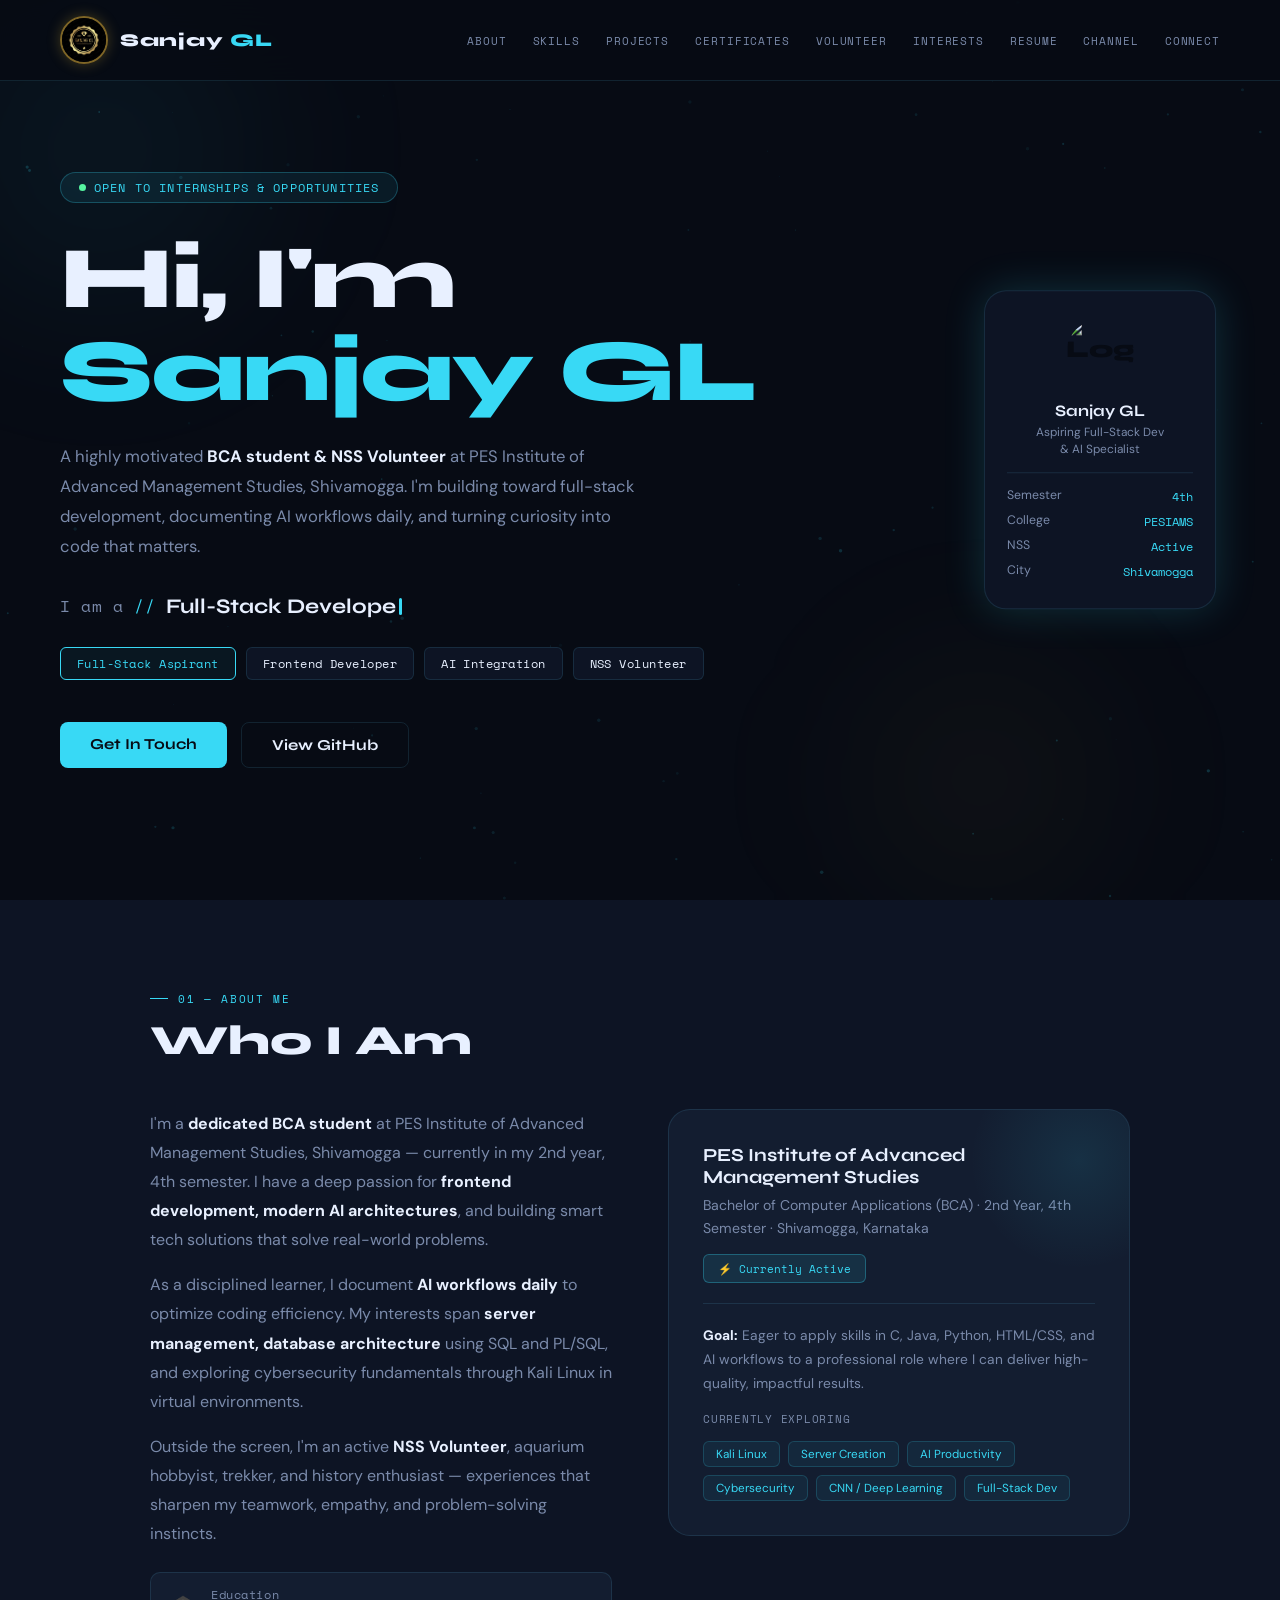
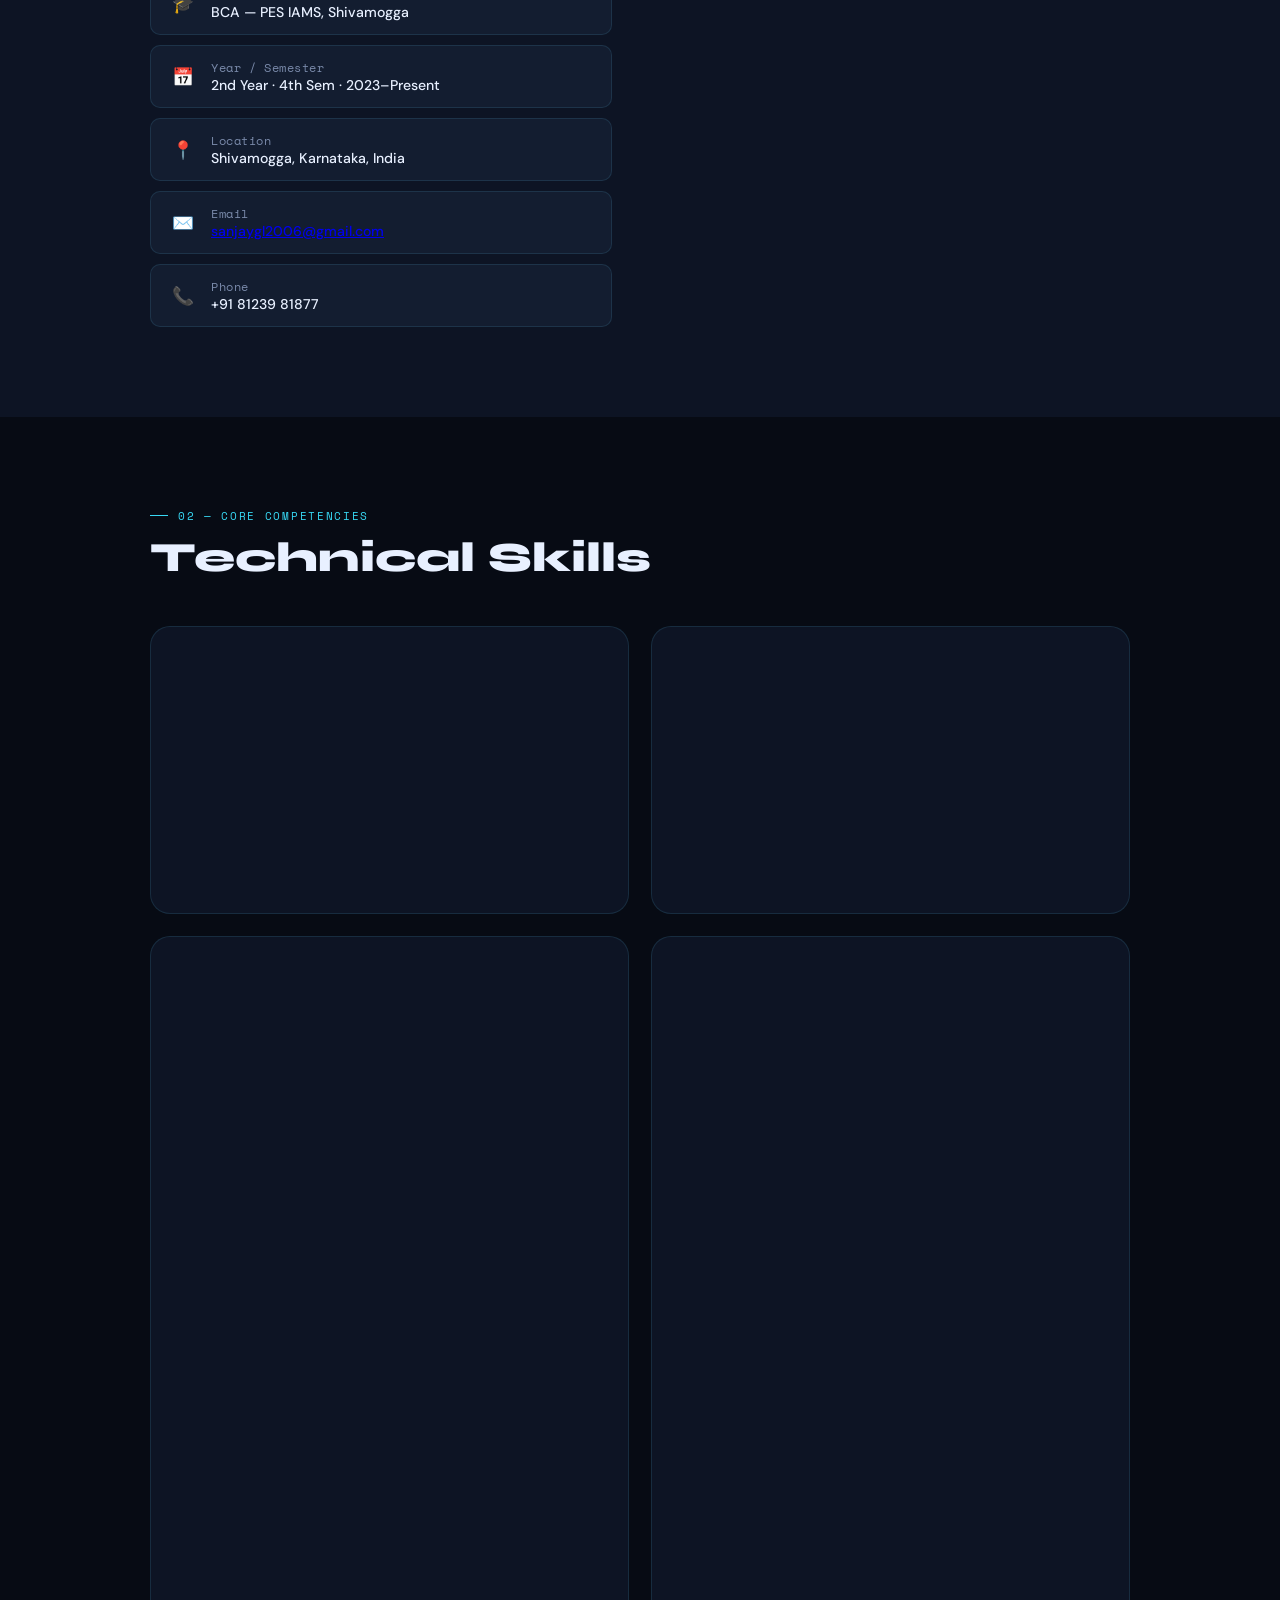
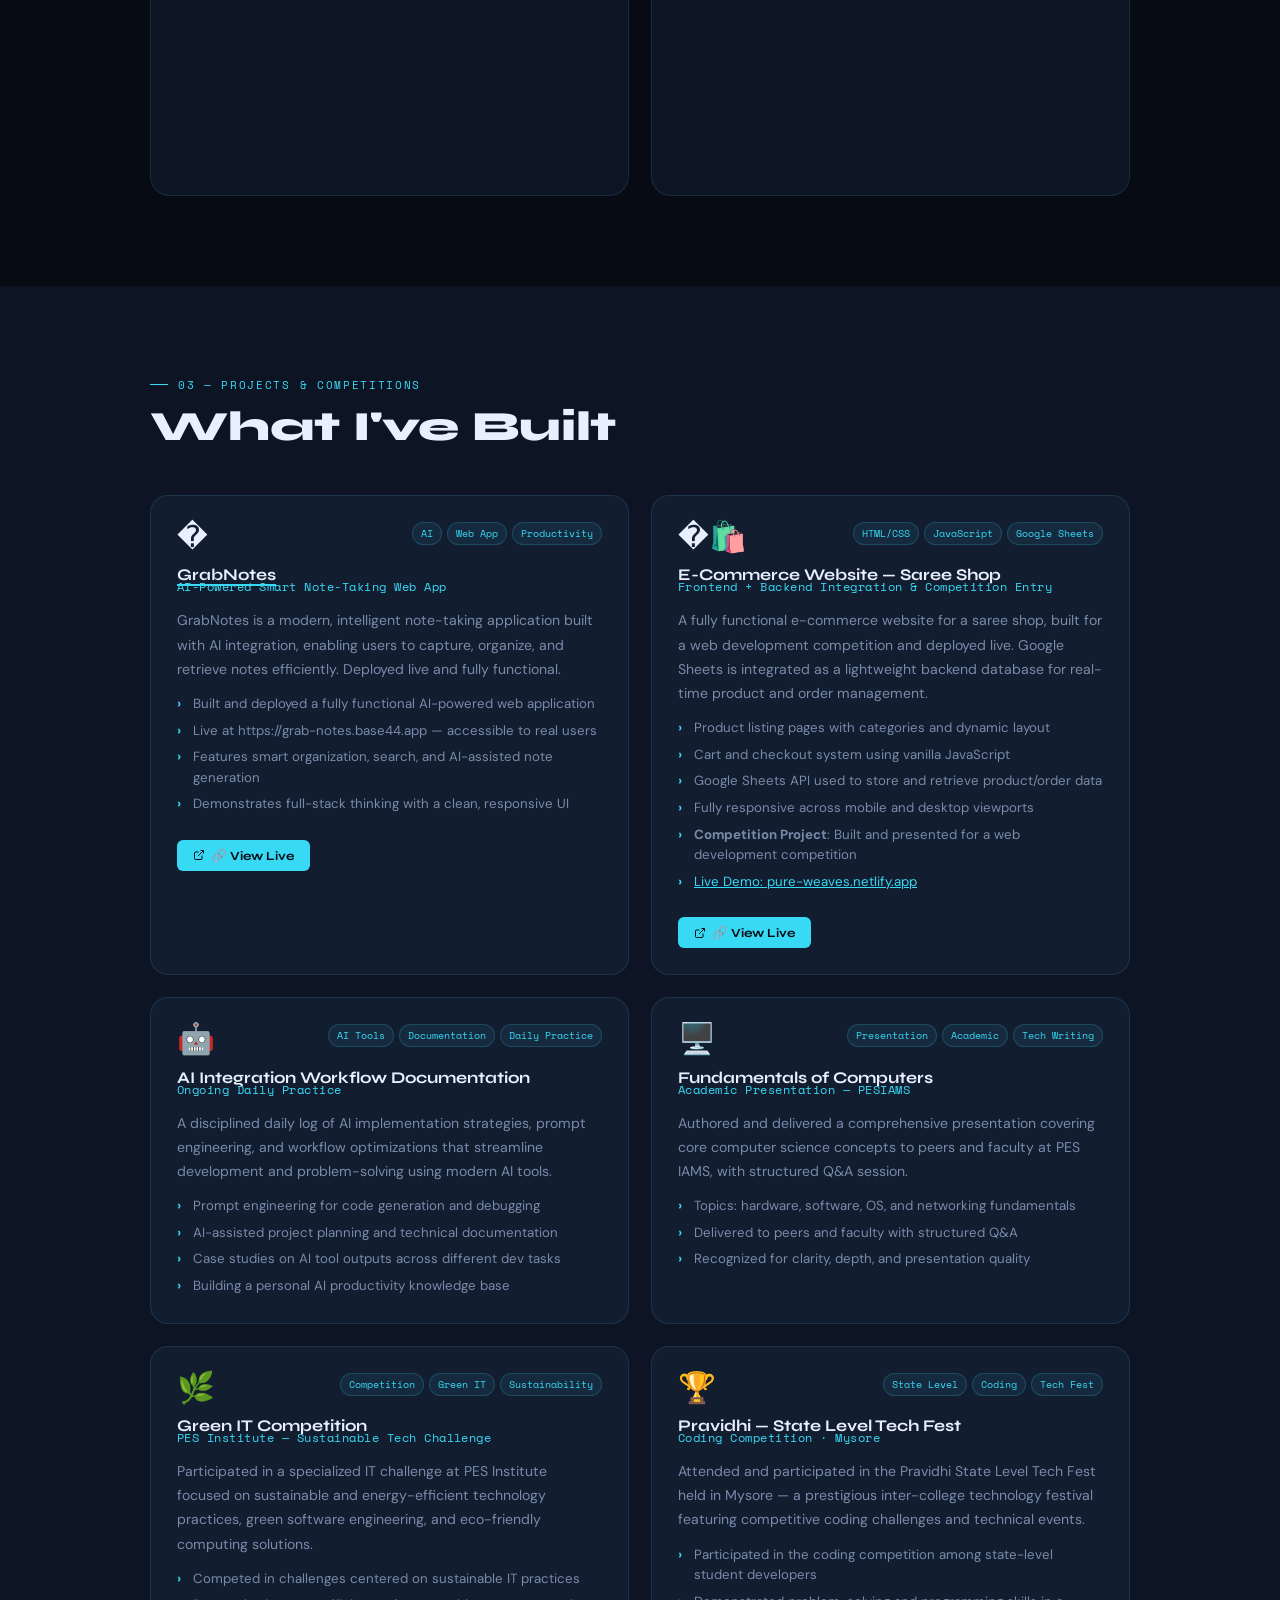
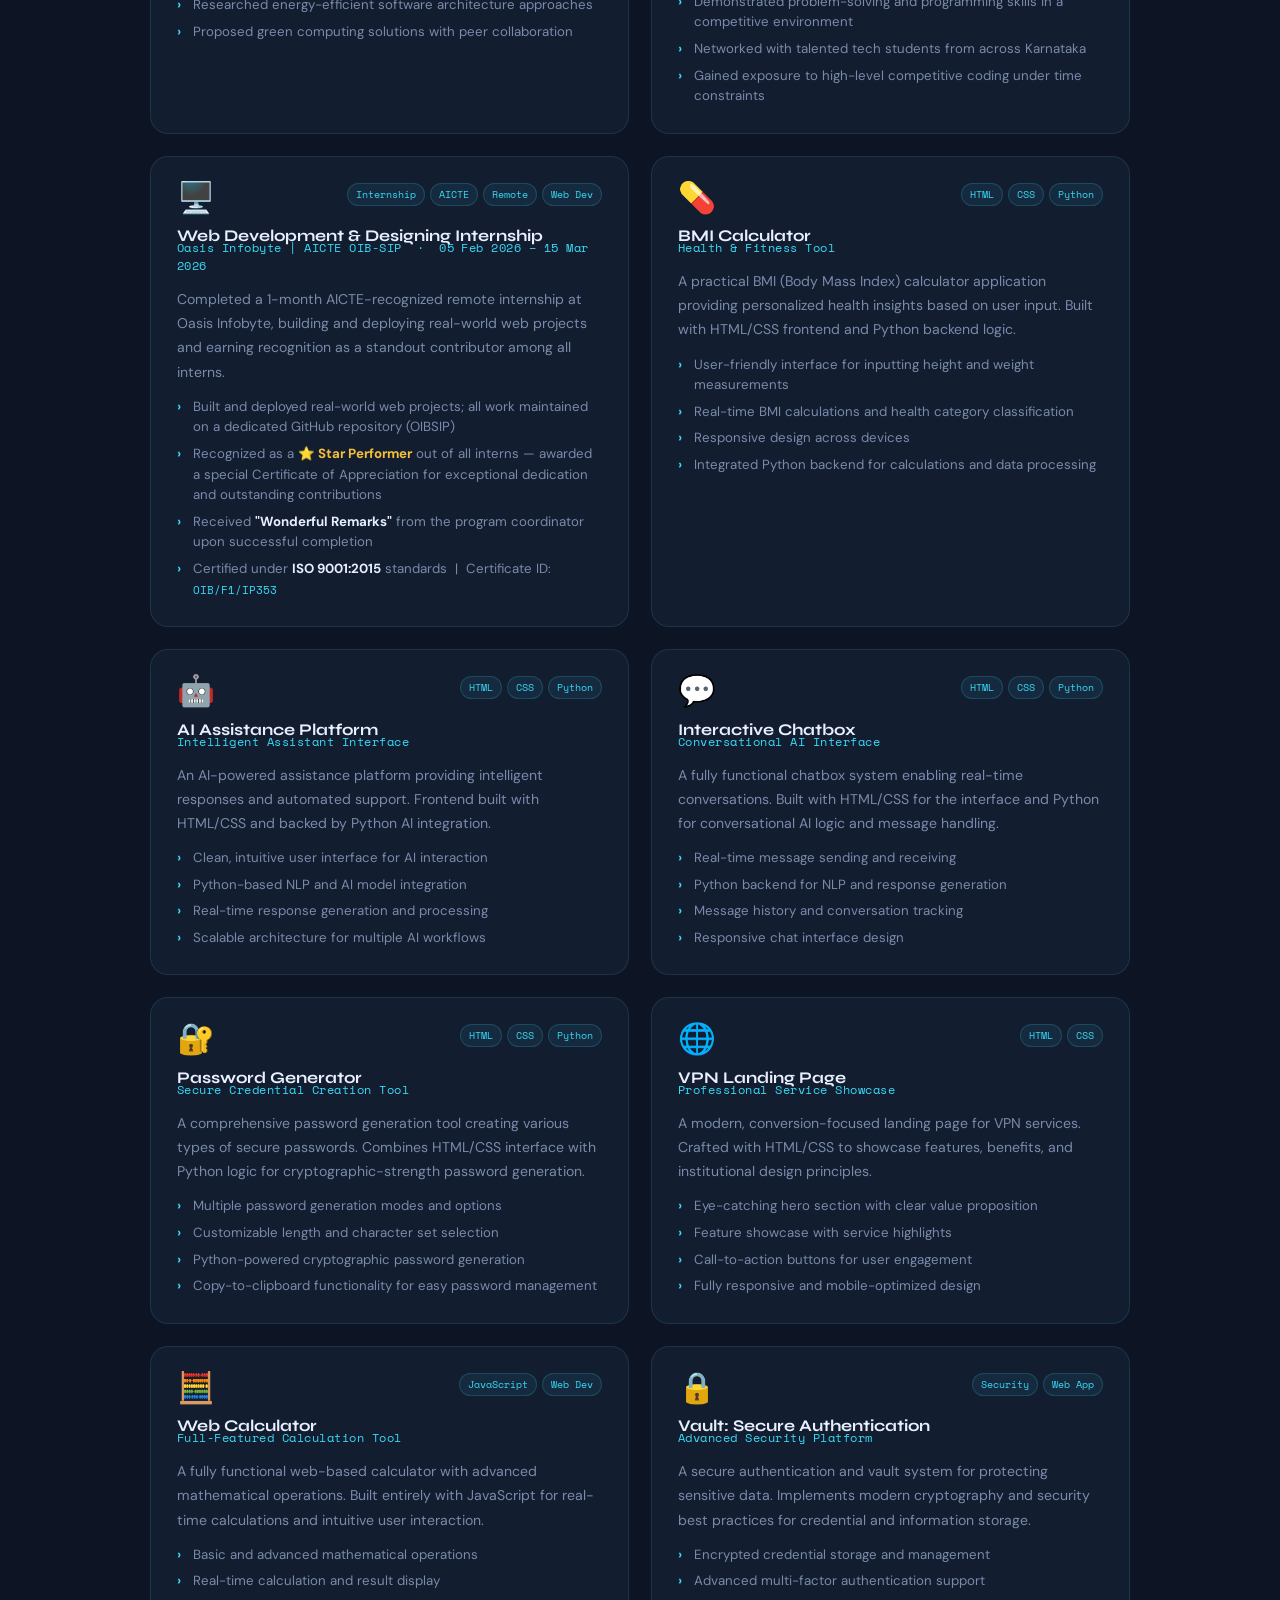
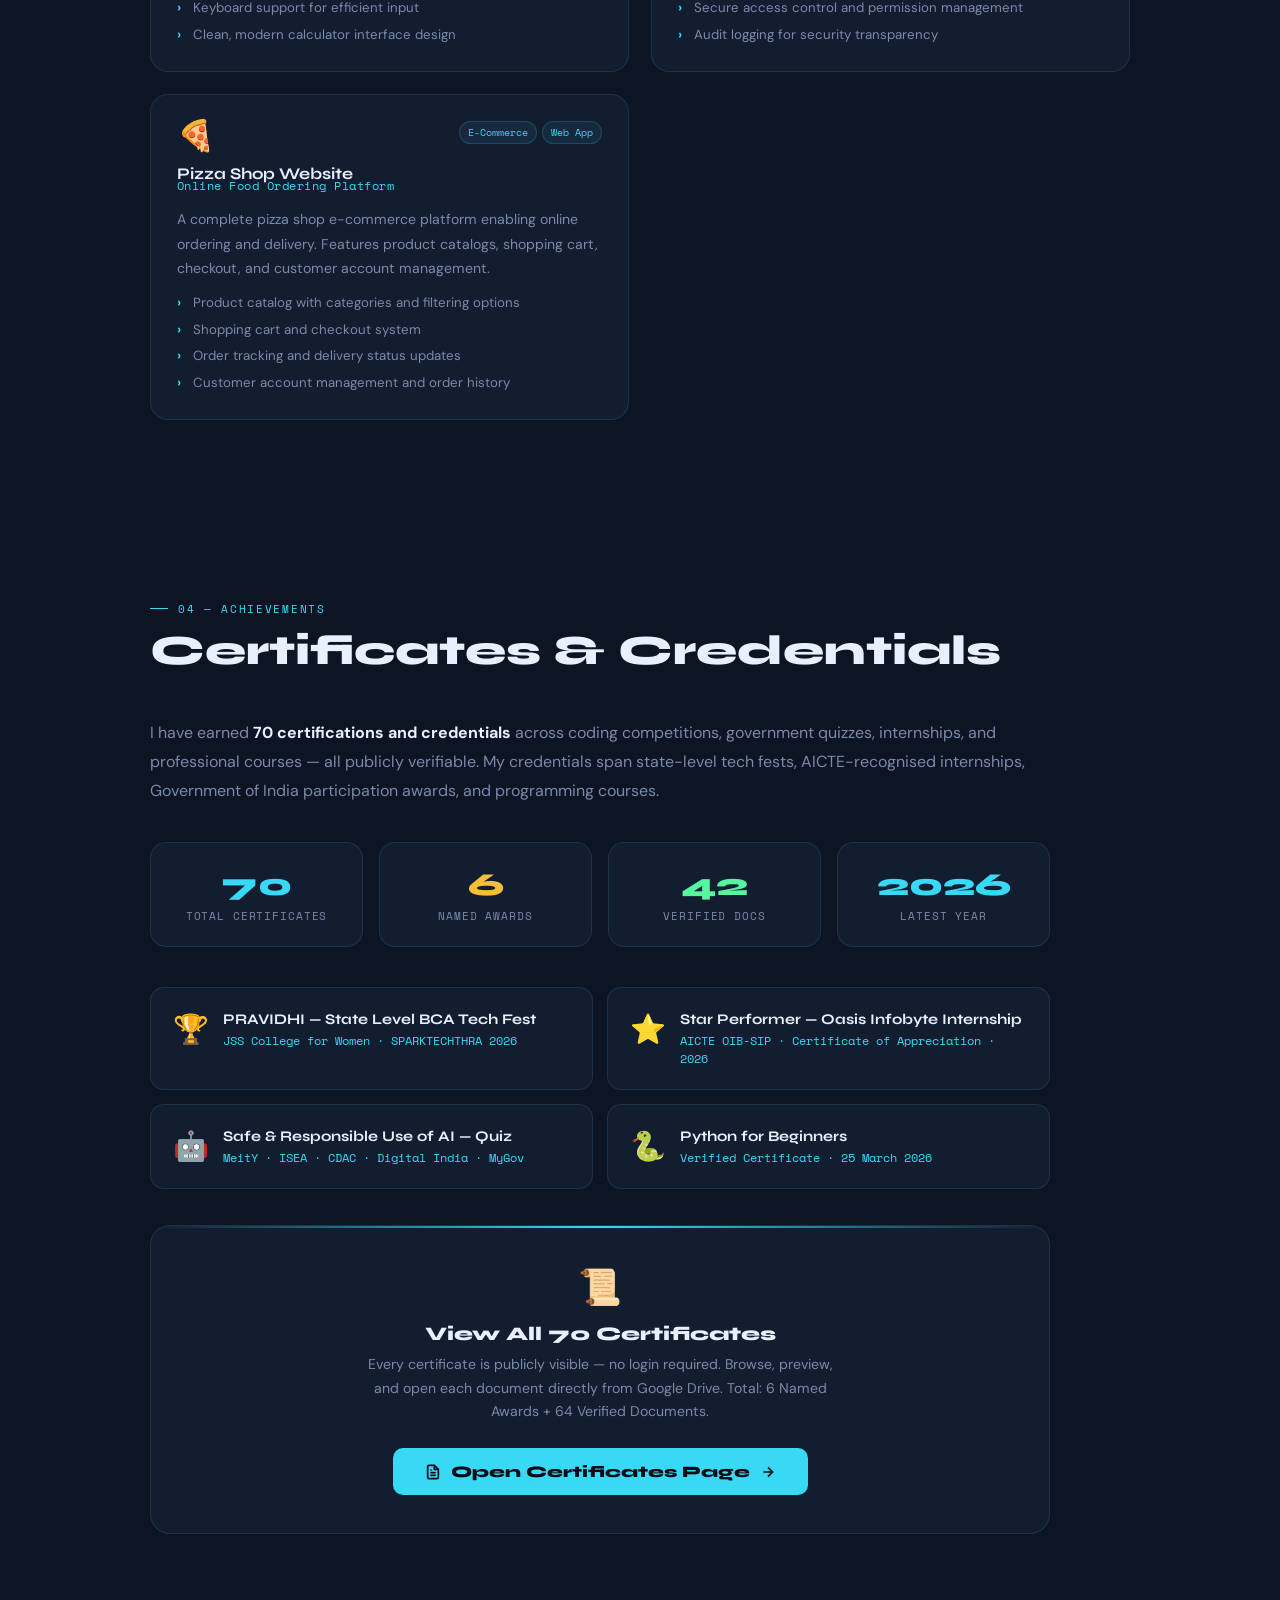
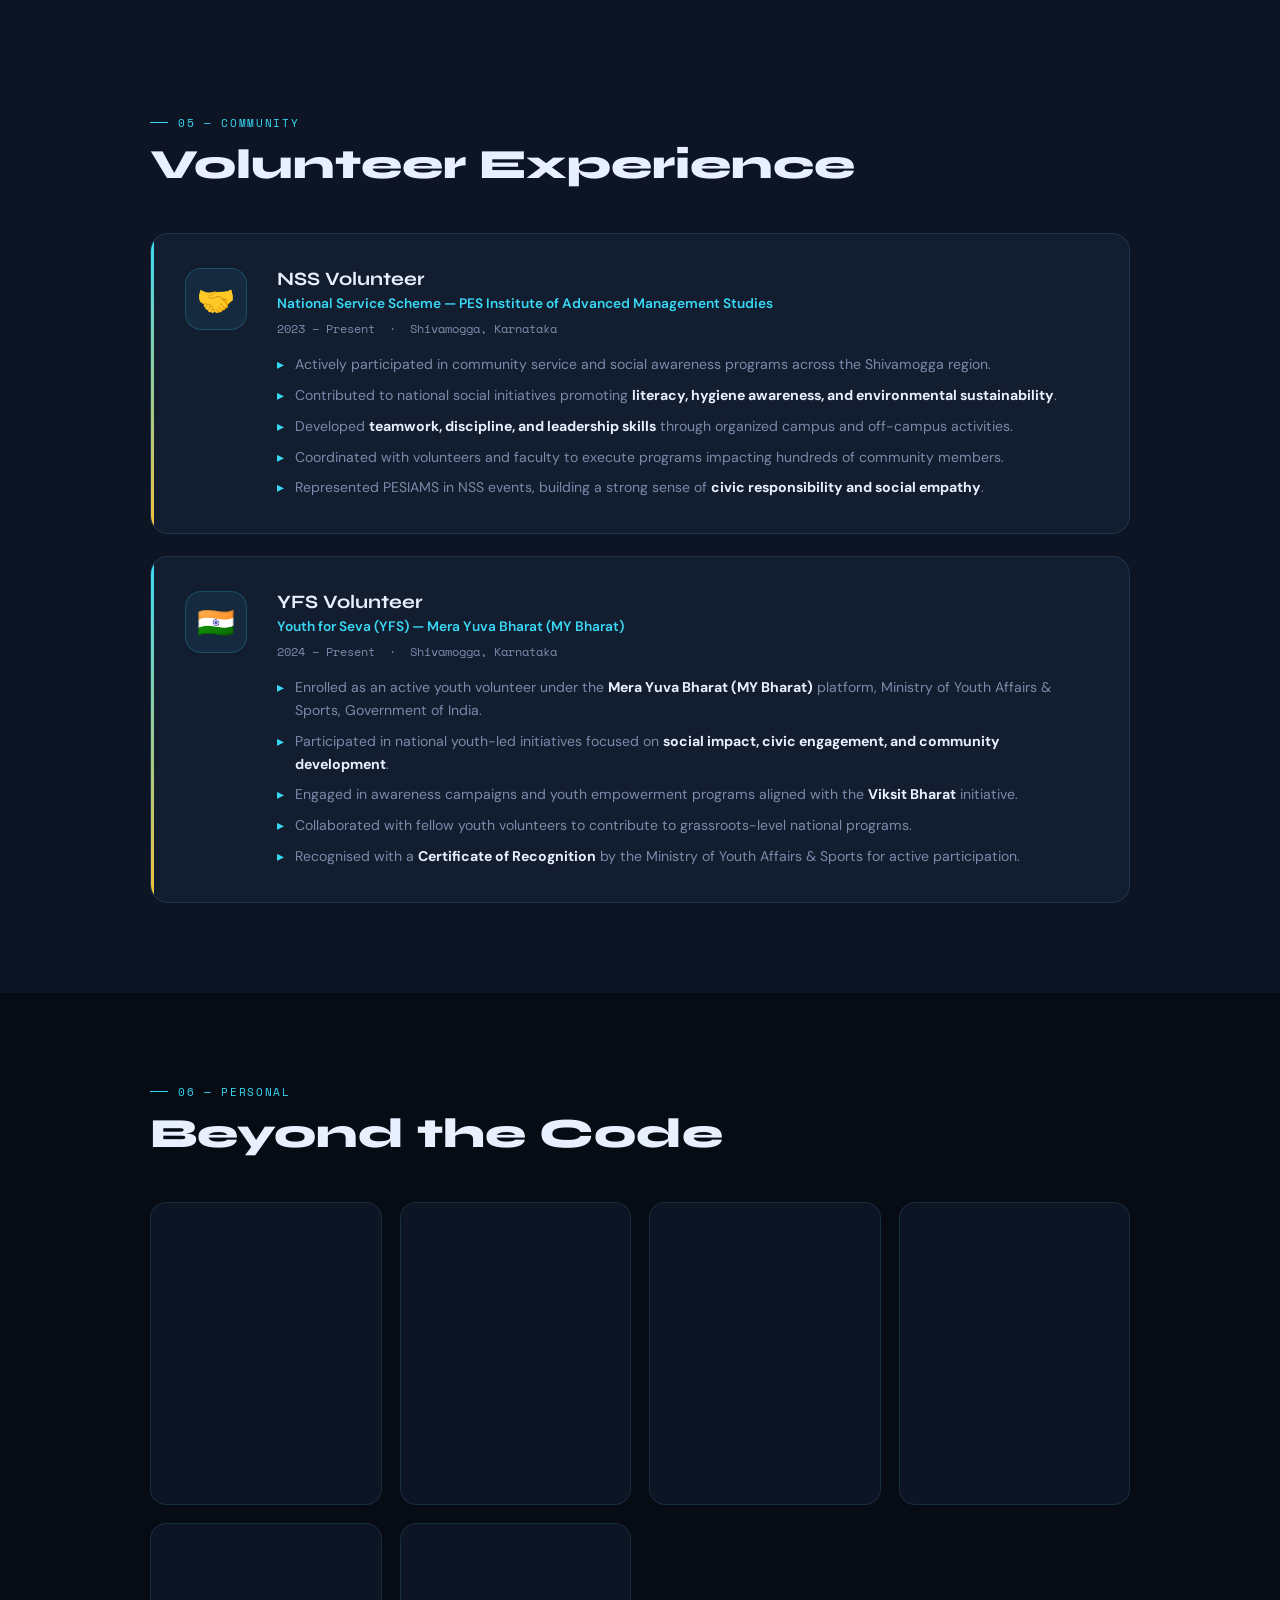
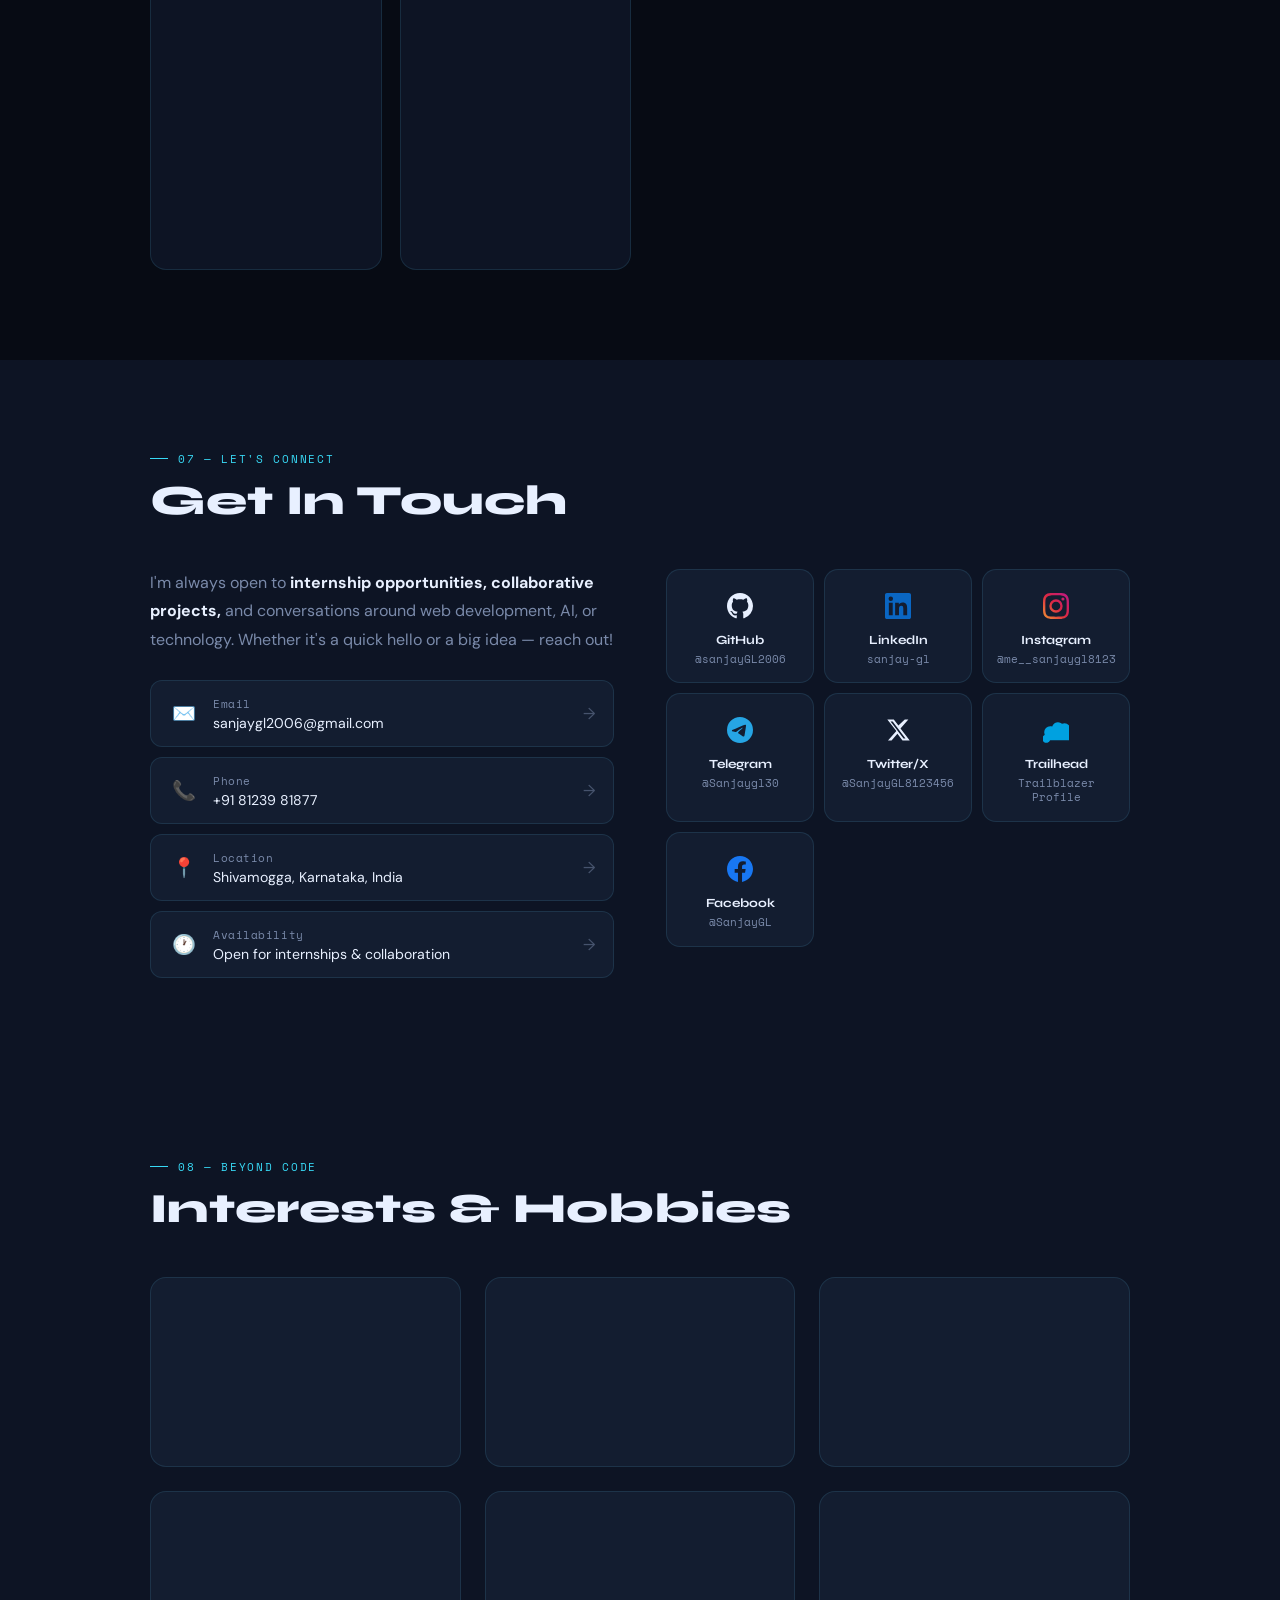
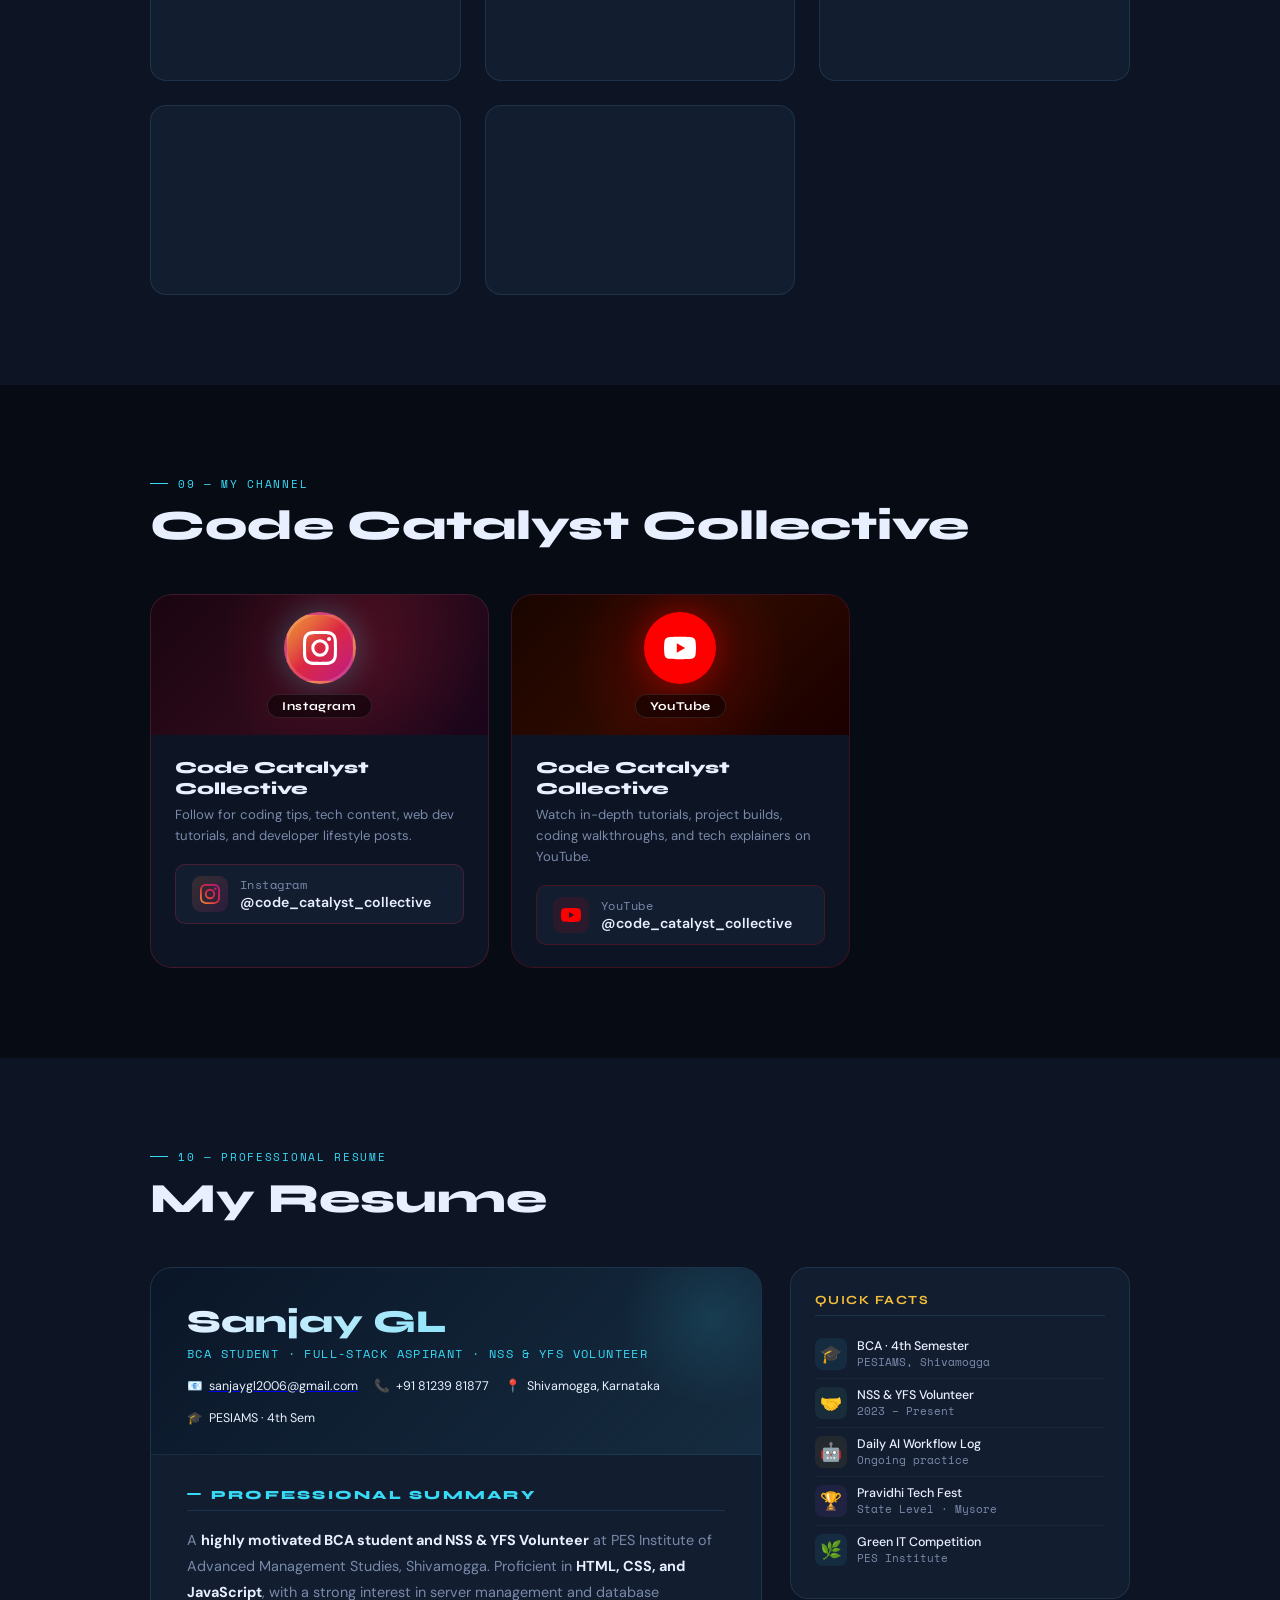
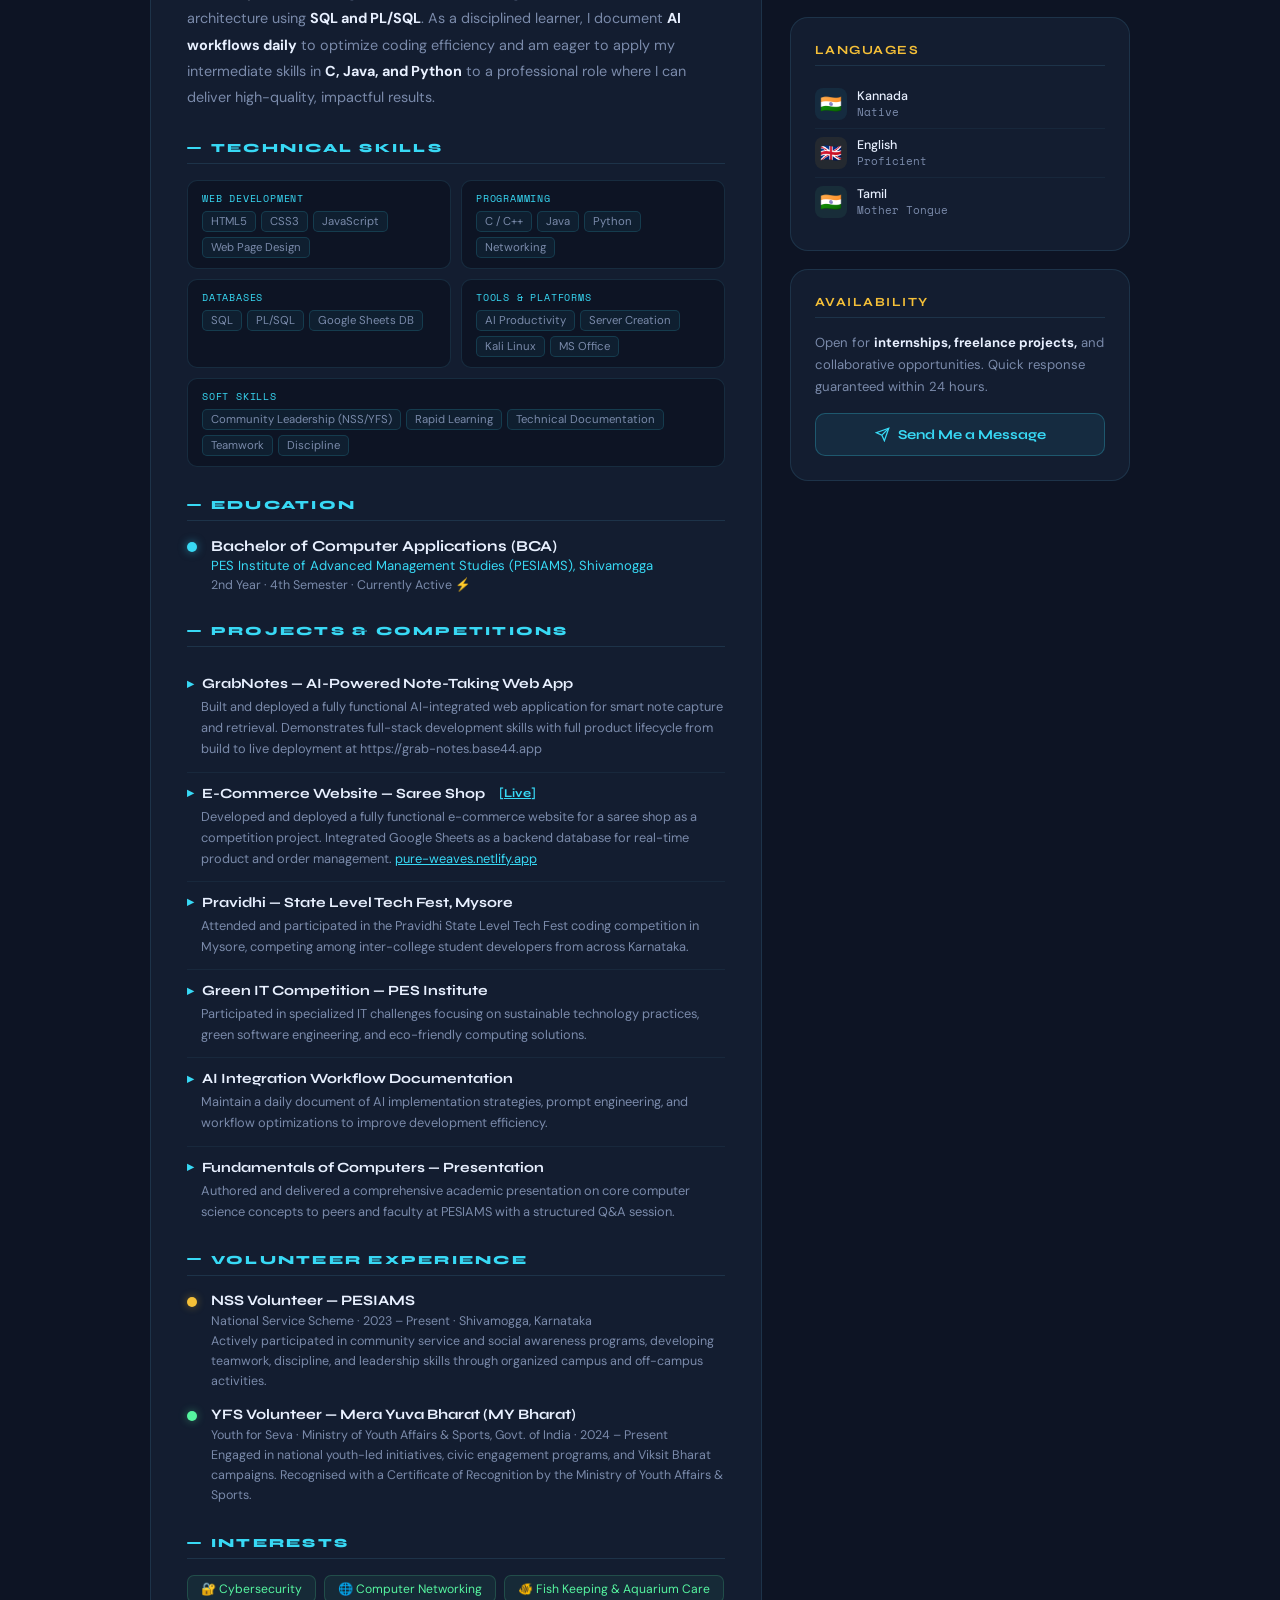
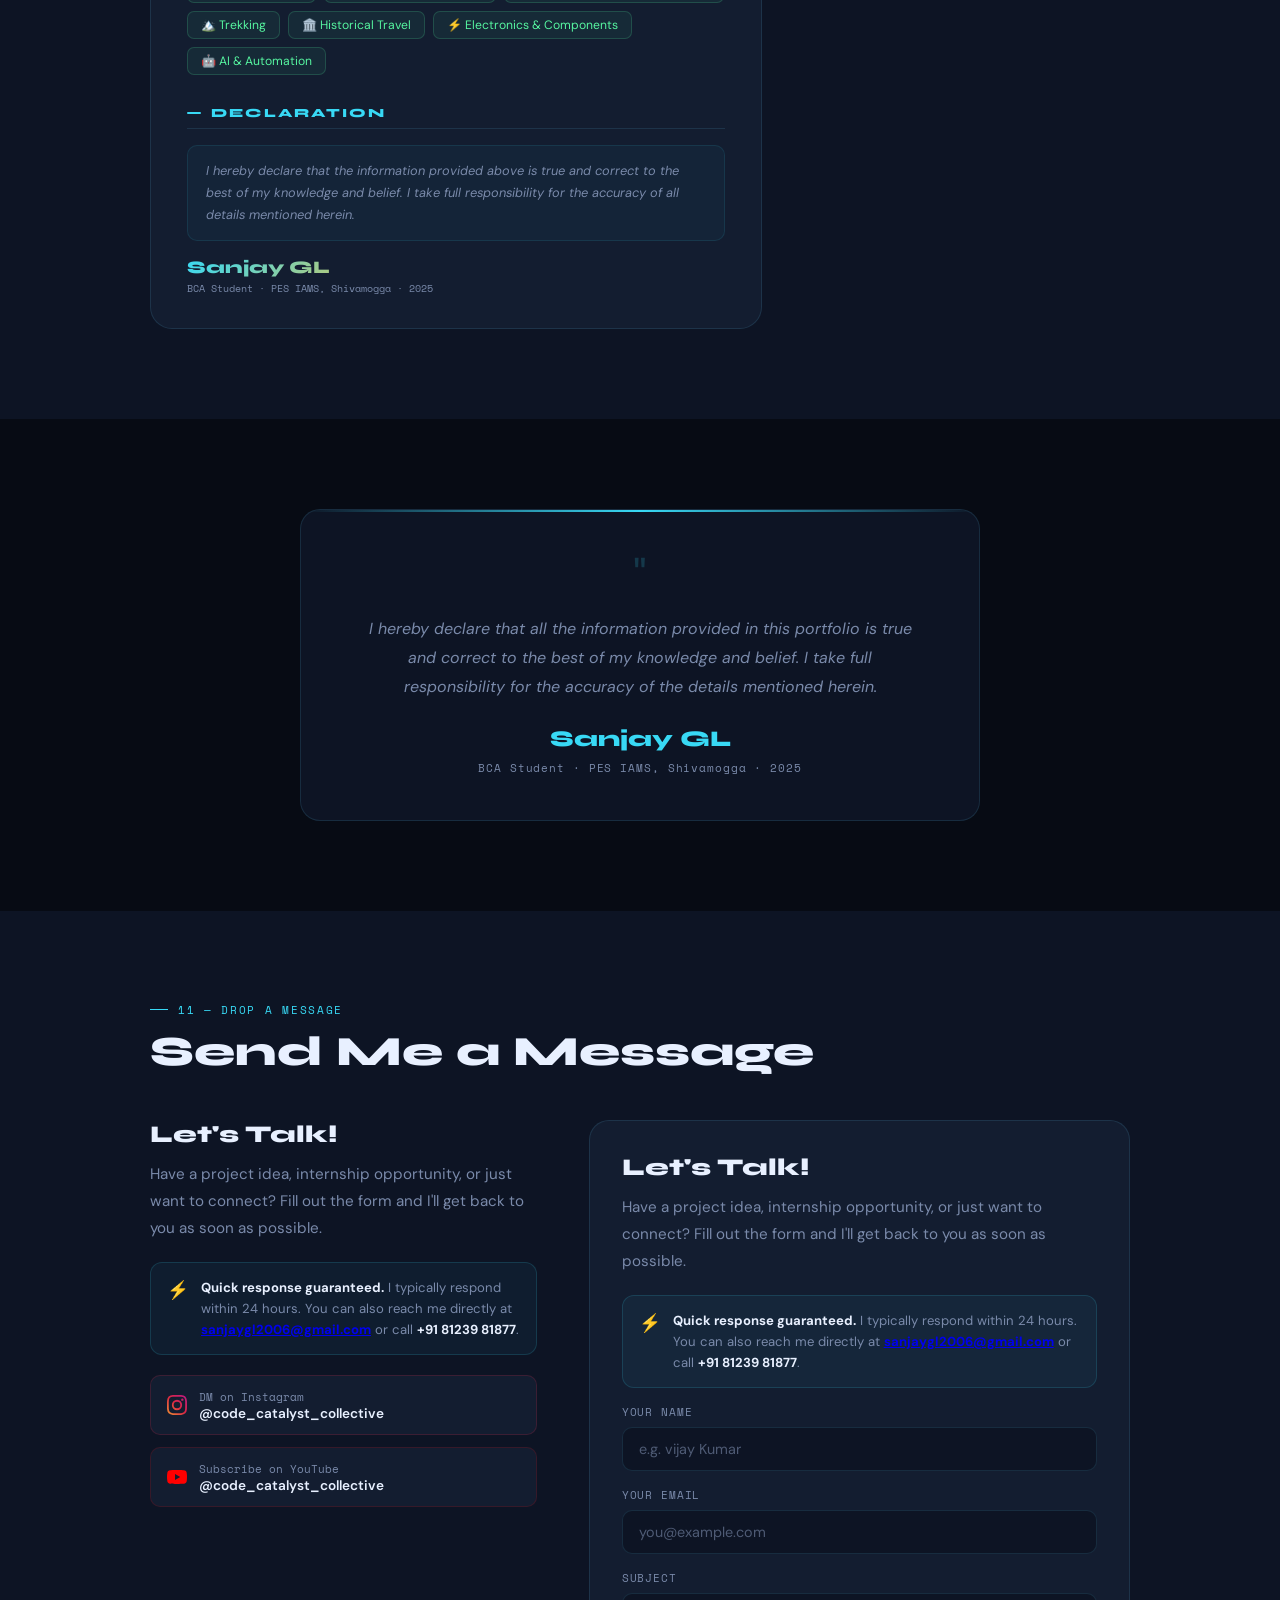
==== commit 83137c60: "Update projects section in portfolio" ====
--- a/index.html
+++ b/index.html
@@ -801,15 +801,23 @@
         </div>
         <div>
           <div class="project-title">E-Commerce Website — Saree Shop</div>
-          <div class="project-subtitle">Frontend + Backend Integration</div>
-        </div>
-        <div class="project-desc">A fully functional e-commerce website for a saree shop with Google Sheets integrated as a lightweight backend database for real-time product and order management.</div>
+          <div class="project-subtitle">Frontend + Backend Integration & Competition Entry</div>
+        </div>
+        <div class="project-desc">A fully functional e-commerce website for a saree shop, built for a web development competition and deployed live. Google Sheets is integrated as a lightweight backend database for real-time product and order management.</div>
         <ul class="project-highlights">
           <li>Product listing pages with categories and dynamic layout</li>
           <li>Cart and checkout system using vanilla JavaScript</li>
           <li>Google Sheets API used to store and retrieve product/order data</li>
           <li>Fully responsive across mobile and desktop viewports</li>
+          <li><strong>Competition Project</strong>: Built and presented for a web development competition</li>
+          <li><a href="https://pure-weaves.netlify.app/" target="_blank" rel="noopener" style="color:var(--accent);text-decoration:underline;">Live Demo: pure-weaves.netlify.app</a></li>
         </ul>
+        <div style="display:flex;gap:10px;margin-top:12px;">
+          <a href="https://pure-weaves.netlify.app/" target="_blank" rel="noopener" style="display:inline-flex;align-items:center;gap:6px;background:var(--accent);color:var(--bg);padding:8px 16px;border-radius:6px;font-family:'Syne',sans-serif;font-weight:700;font-size:0.78rem;text-decoration:none;transition:transform 0.2s,box-shadow 0.2s;border:none;cursor:pointer;" onmouseover="this.style.transform='translateY(-2px)';this.style.boxShadow='0 6px 20px rgba(56,217,245,0.35)'" onmouseout="this.style.transform='none';this.style.boxShadow='none'">
+            <svg width="12" height="12" fill="none" stroke="currentColor" stroke-width="2" viewBox="0 0 24 24"><path d="M18 13v6a2 2 0 01-2 2H5a2 2 0 01-2-2V8a2 2 0 012-2h6"/><polyline points="15 3 21 3 21 9"/><line x1="10" y1="14" x2="21" y2="3"/></svg>
+            🔗 View Live
+          </a>
+        </div>
       </div>
       <div class="project-card stagger-child">
         <div class="project-header">
@@ -1480,8 +1488,8 @@
               <div class="resume-project-desc">Built and deployed a fully functional AI-integrated web application for smart note capture and retrieval. Demonstrates full-stack development skills with full product lifecycle from build to live deployment at https://grab-notes.base44.app</div>
             </div>
             <div class="resume-project-item">
-              <div class="resume-project-name">E-Commerce Web (Saree Shop)</div>
-              <div class="resume-project-desc">Developed a functional website using web technologies with Google Sheets integrated as a back-end database for real-time product and order management.</div>
+              <div class="resume-project-name">E-Commerce Website — Saree Shop <a href="https://pure-weaves.netlify.app/" target="_blank" rel="noopener" style="color:var(--accent);font-size:0.85em;margin-left:6px;text-decoration:underline;">[Live]</a></div>
+              <div class="resume-project-desc">Developed and deployed a fully functional e-commerce website for a saree shop as a competition project. Integrated Google Sheets as a backend database for real-time product and order management. <a href="https://pure-weaves.netlify.app/" target="_blank" rel="noopener" style="color:var(--accent);text-decoration:underline;">pure-weaves.netlify.app</a></div>
             </div>
             <div class="resume-project-item">
               <div class="resume-project-name">Pravidhi — State Level Tech Fest, Mysore</div>
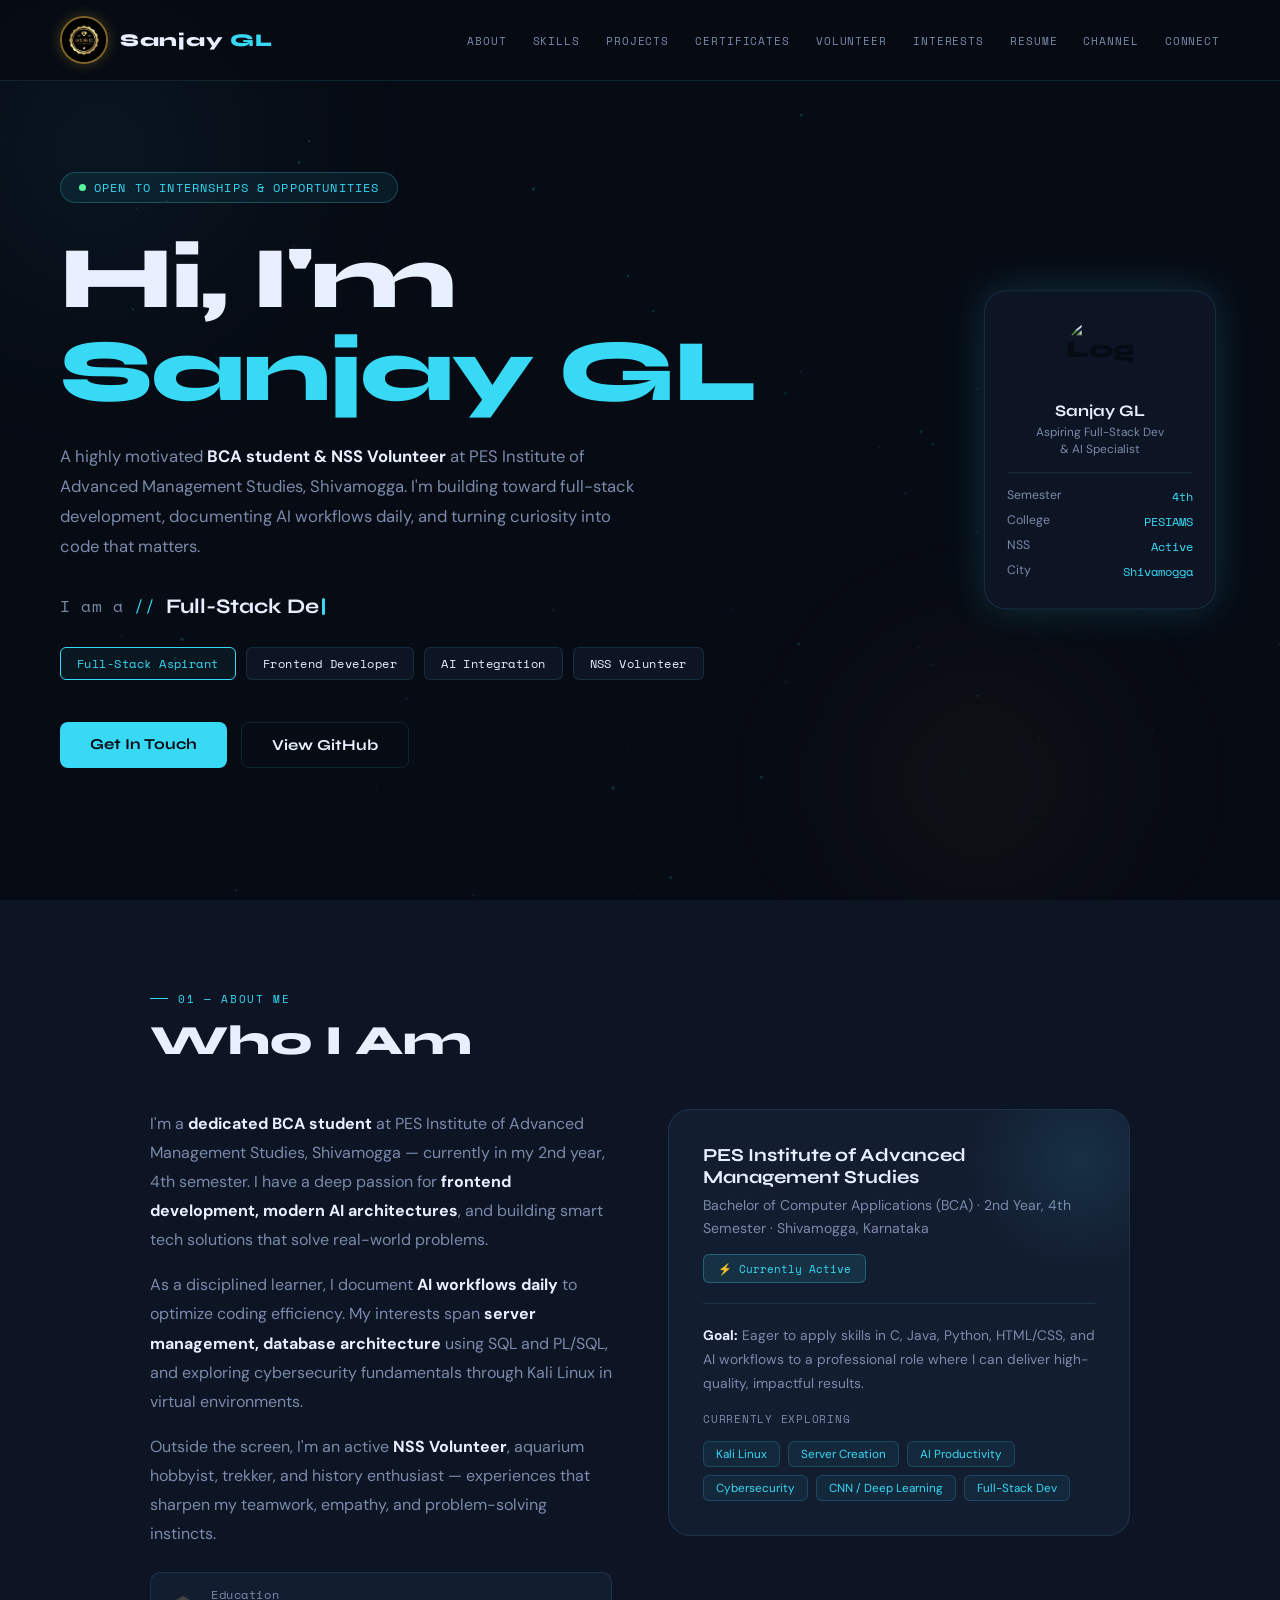
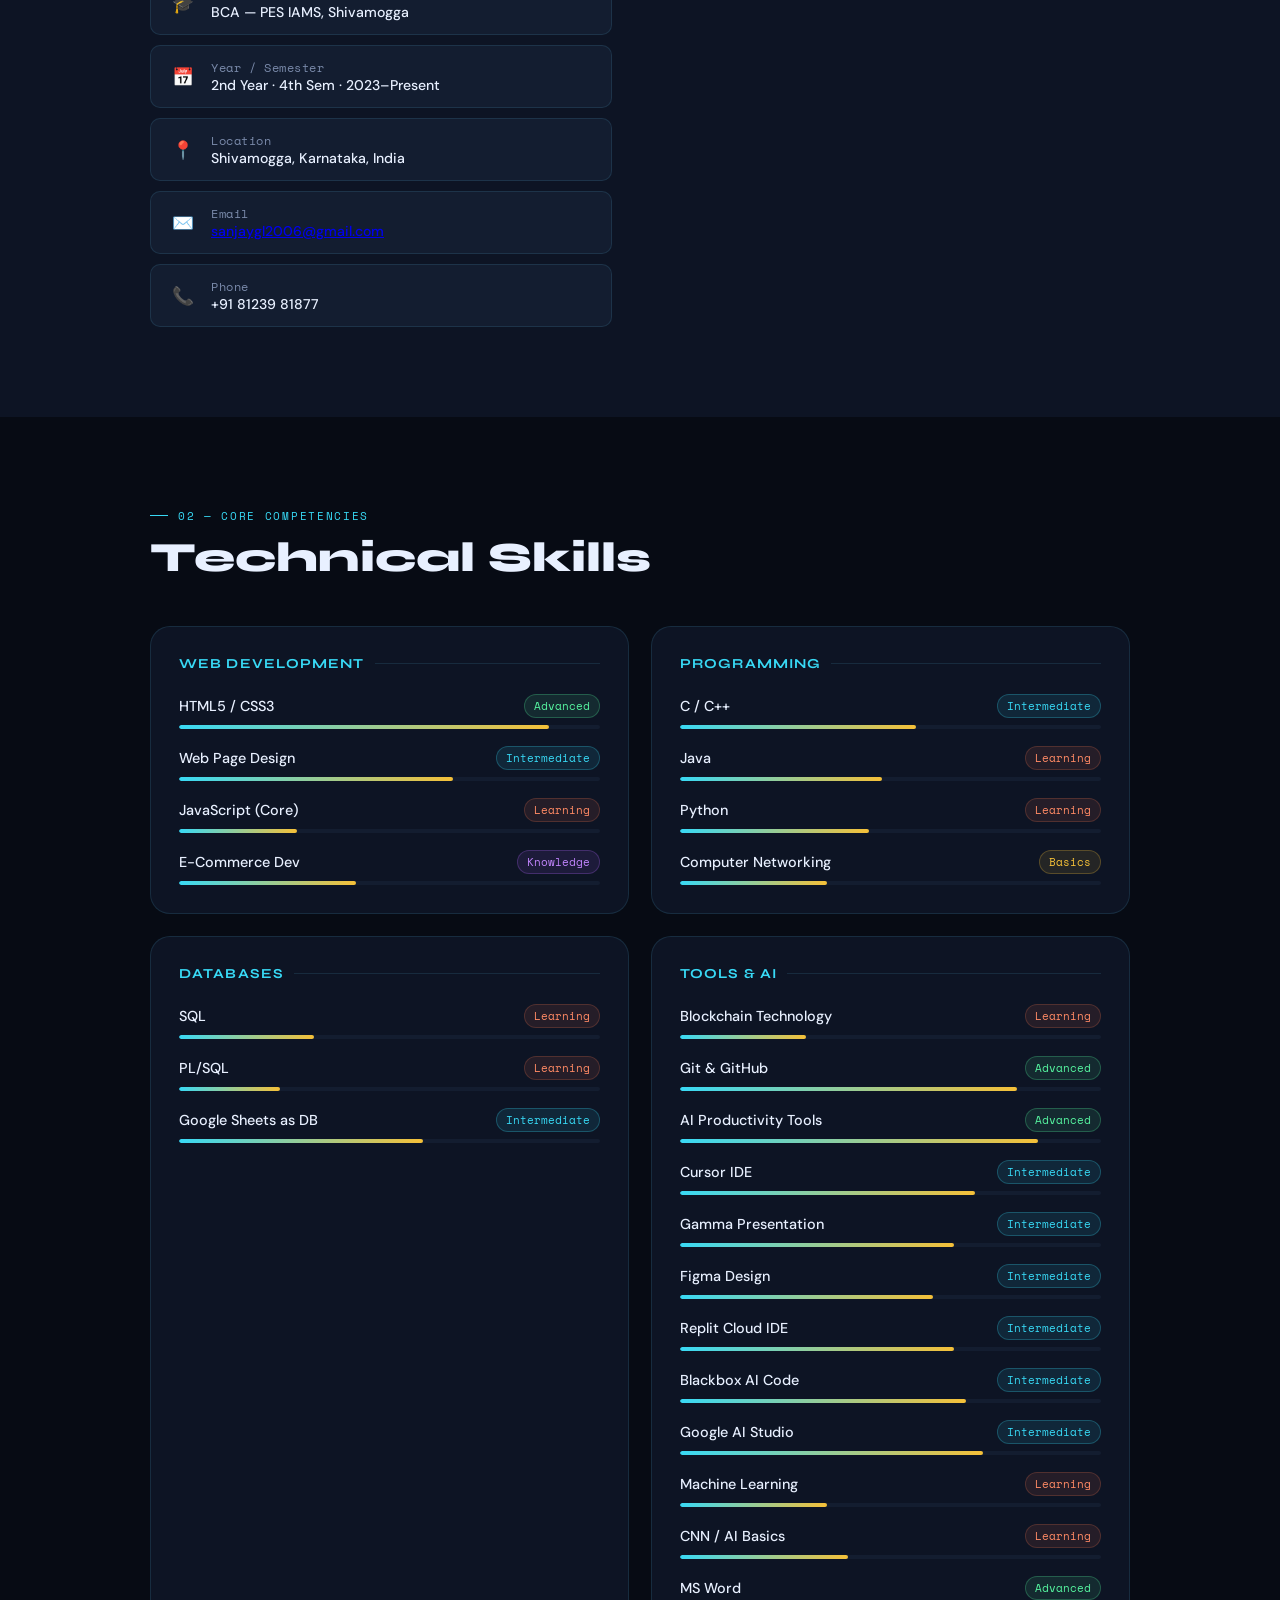
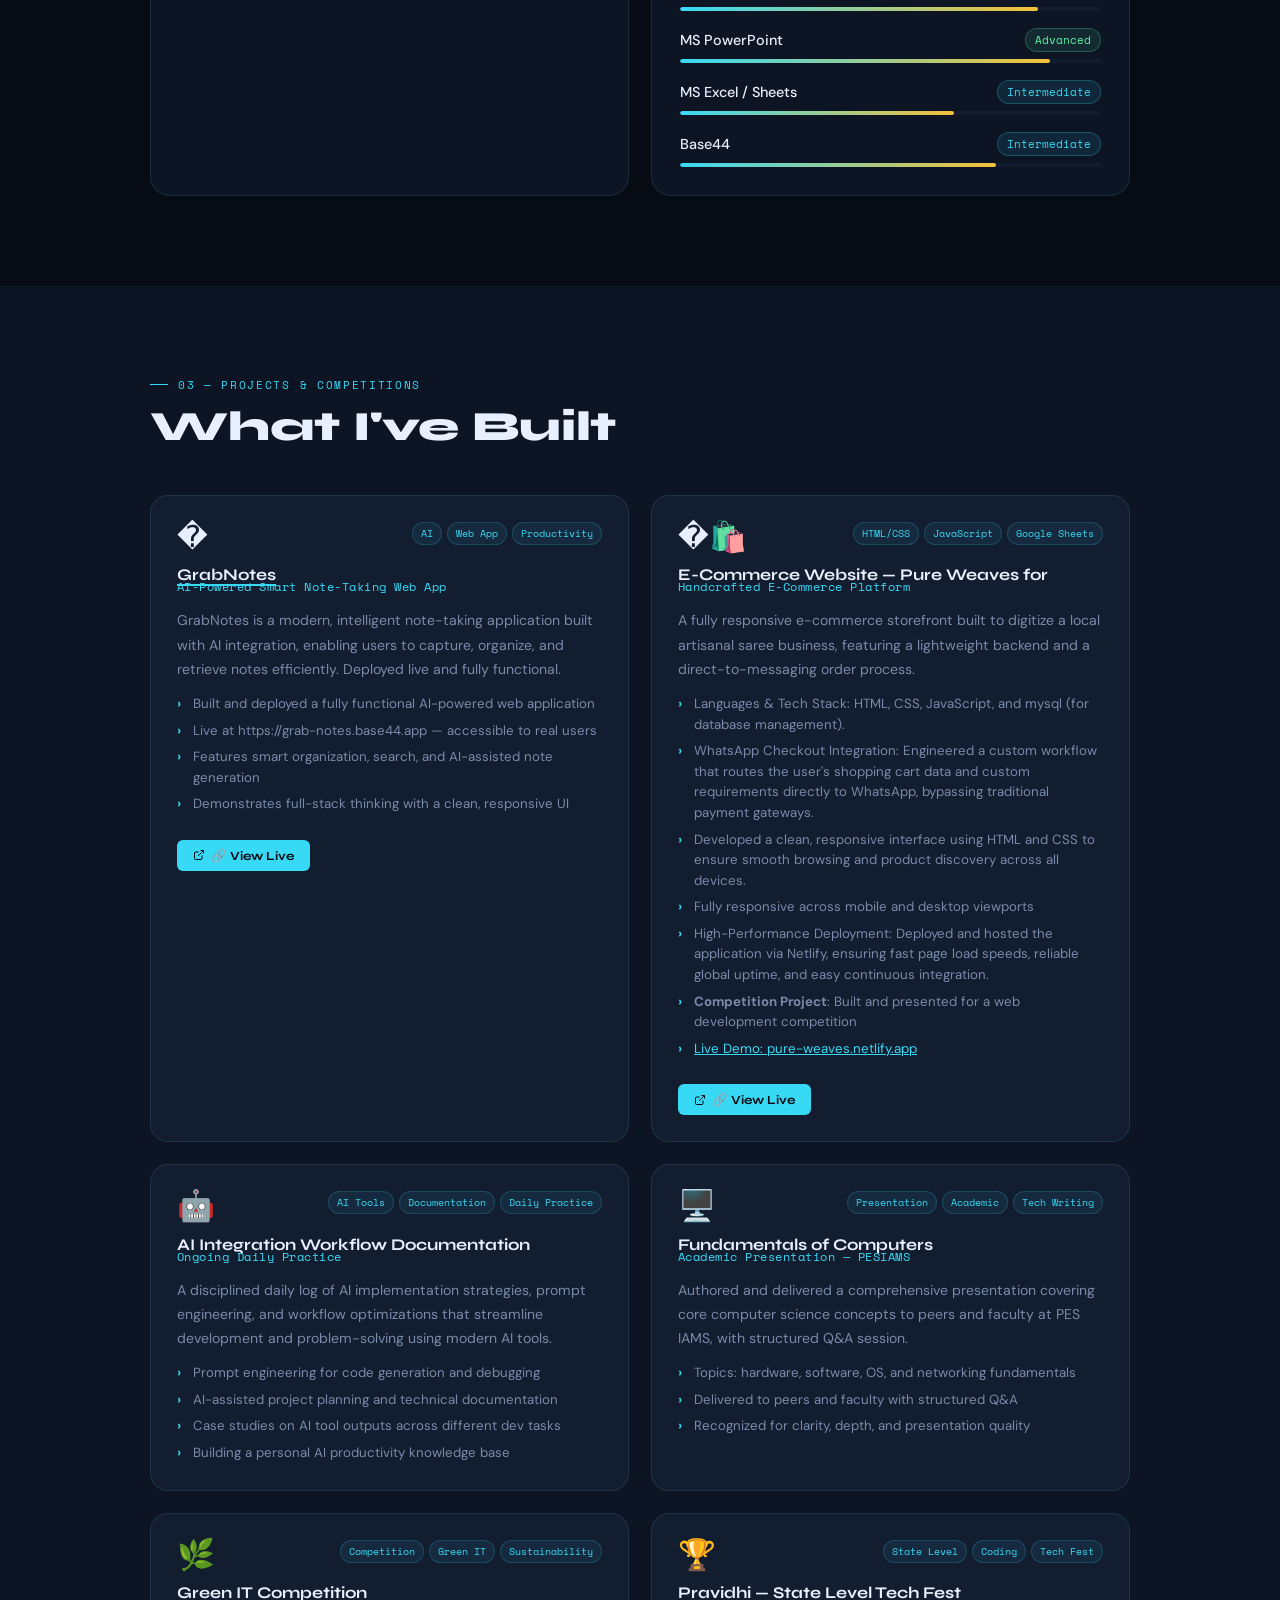
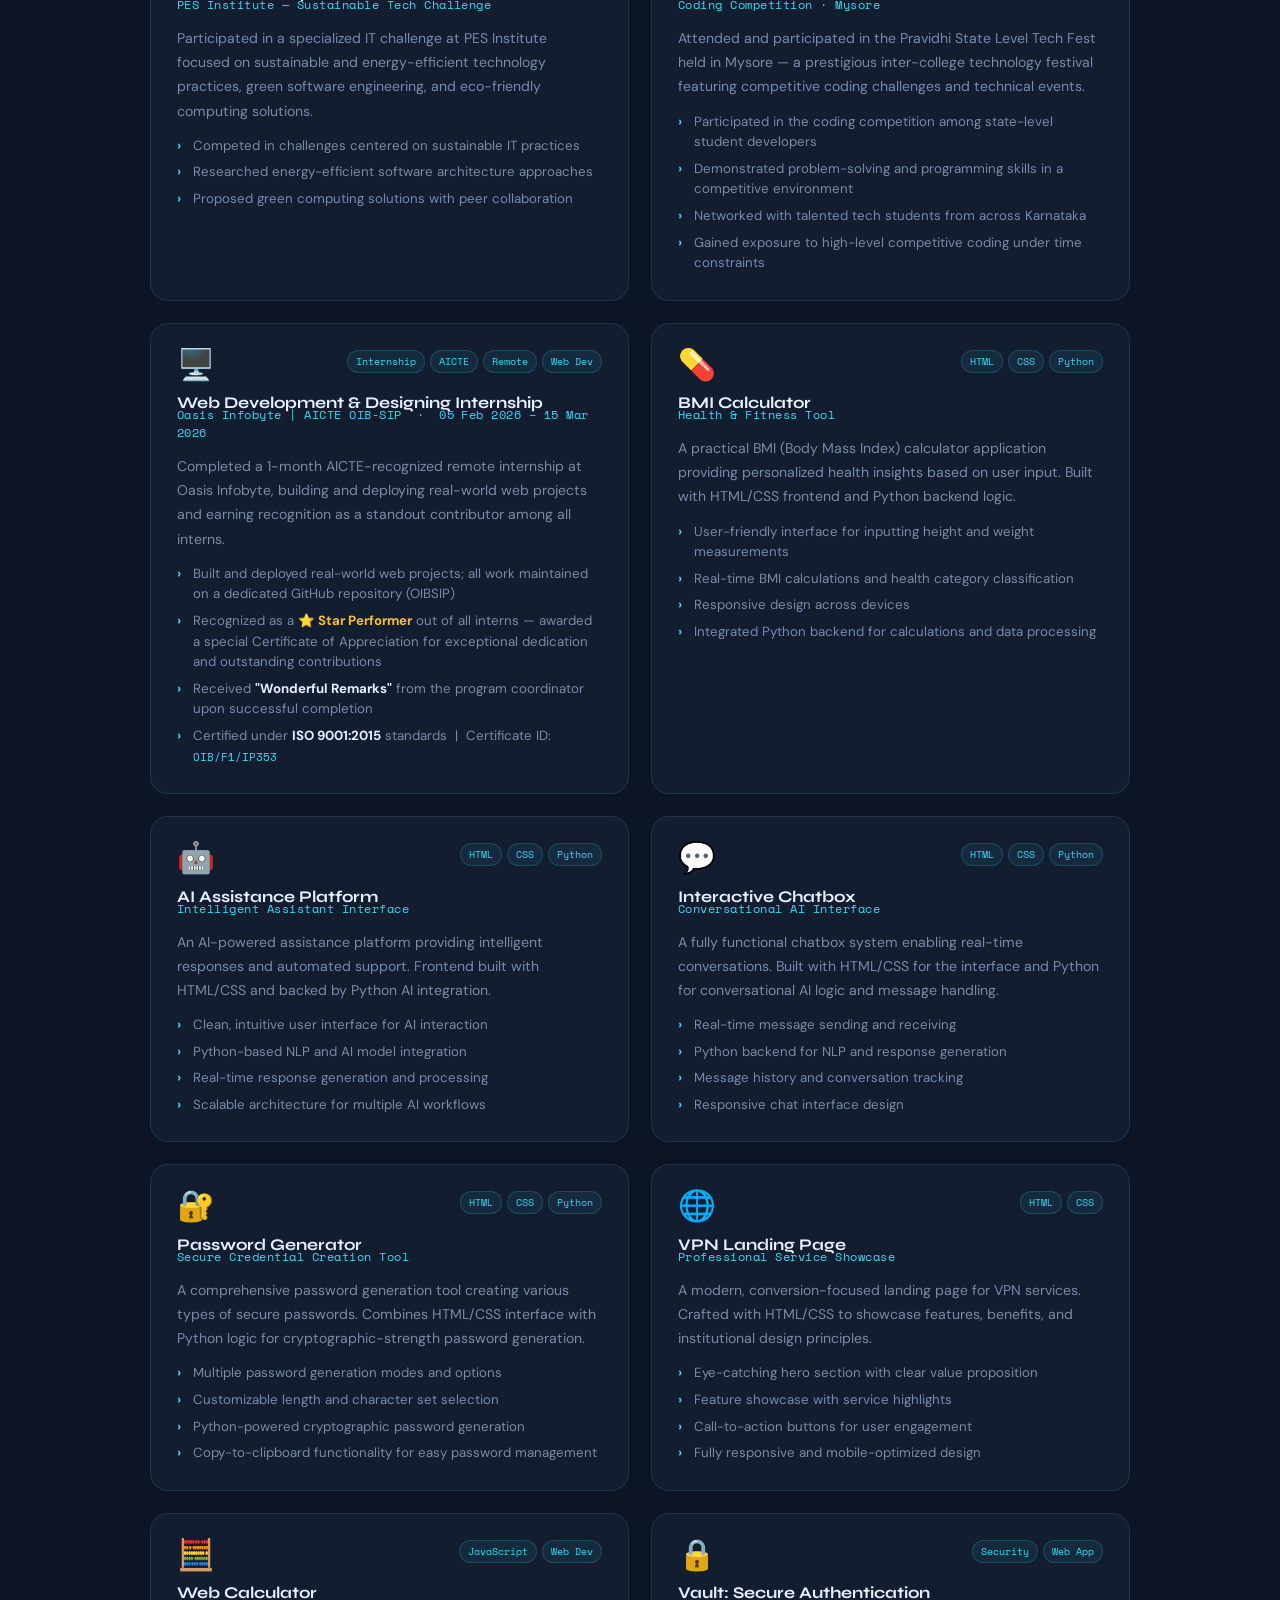
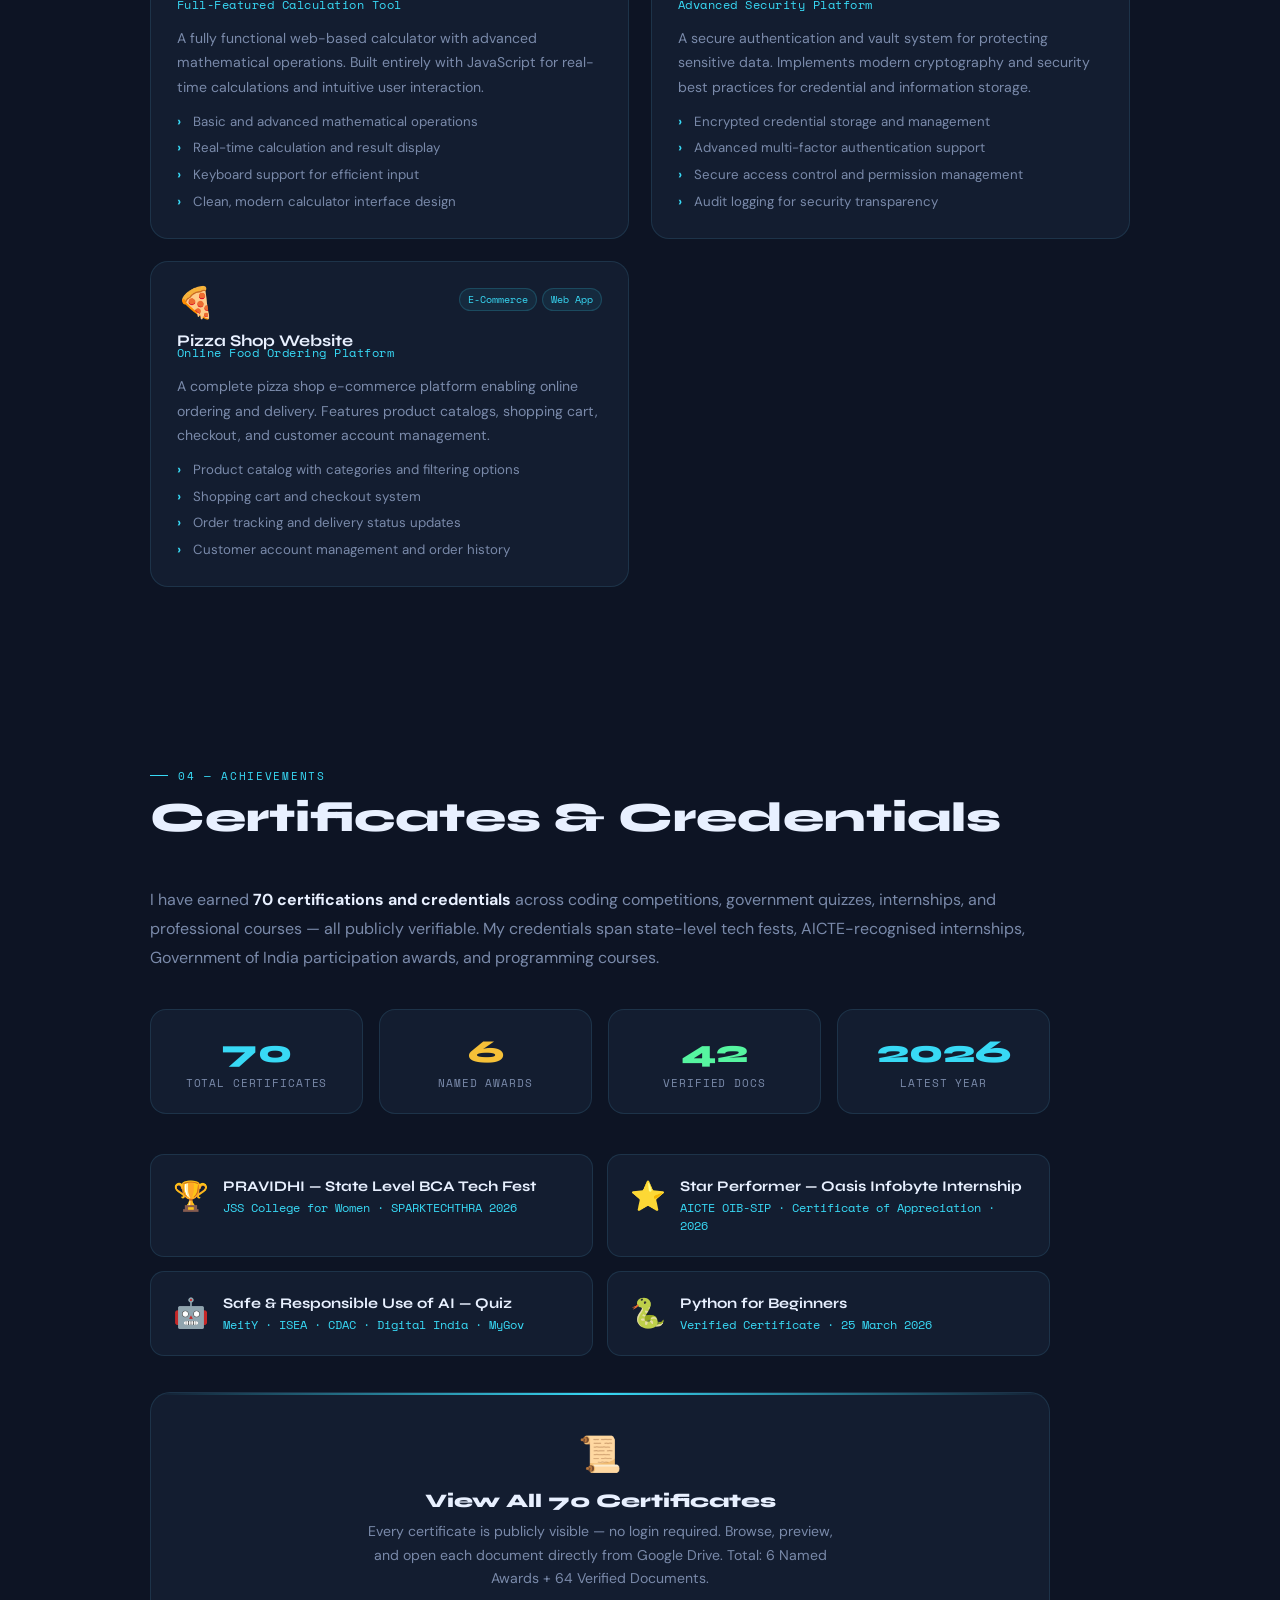
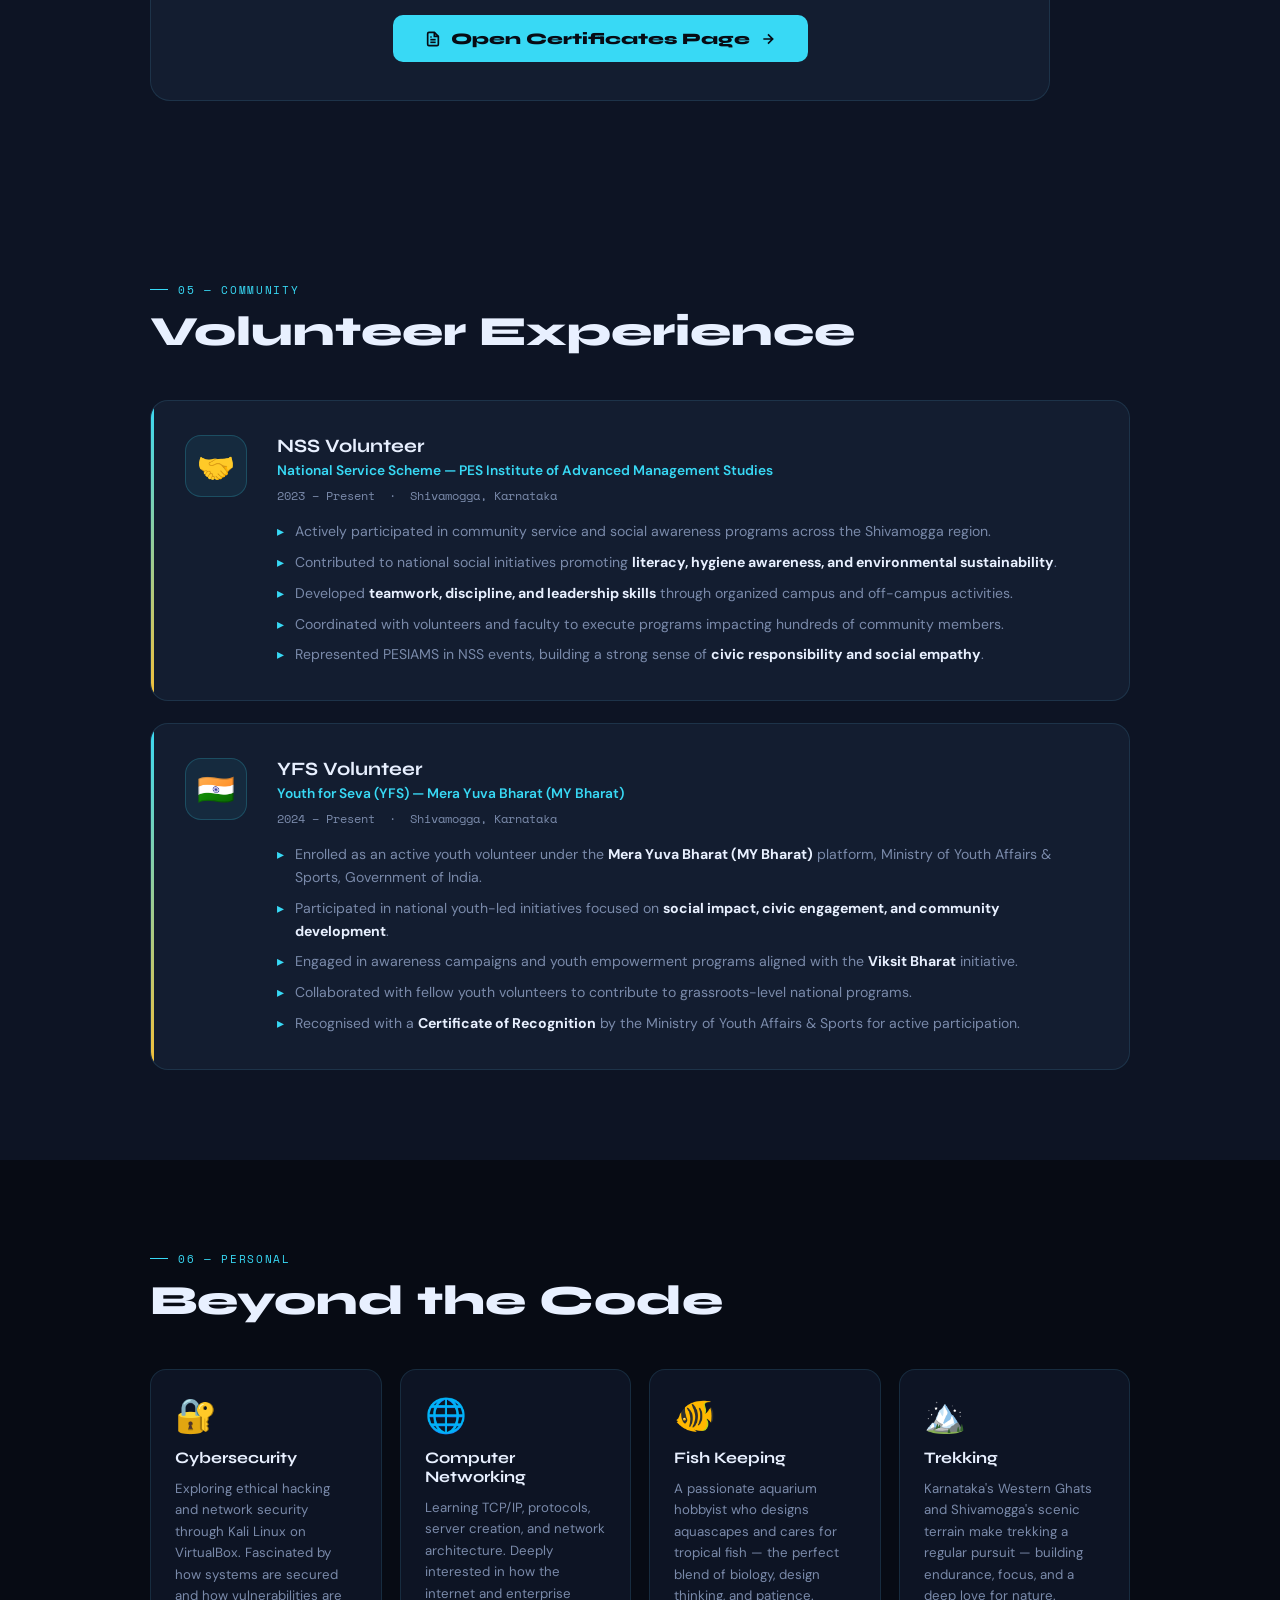
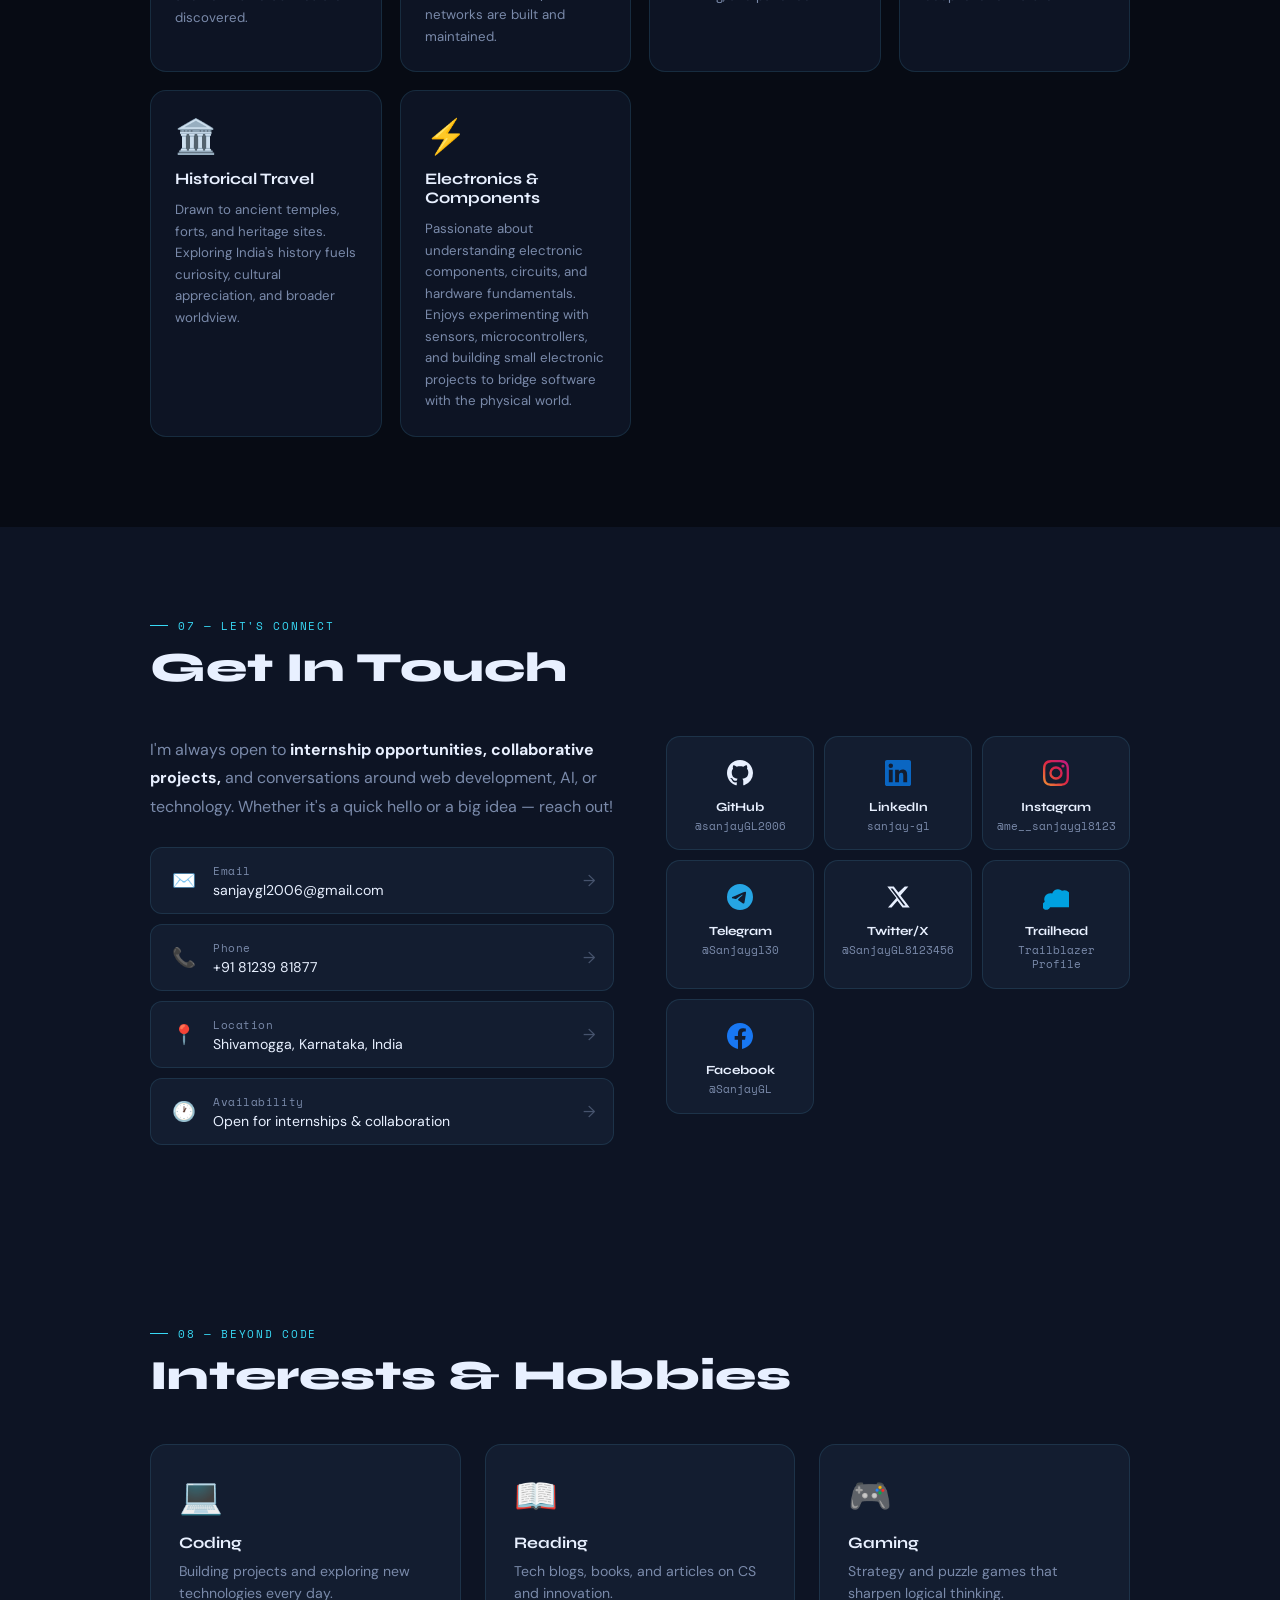
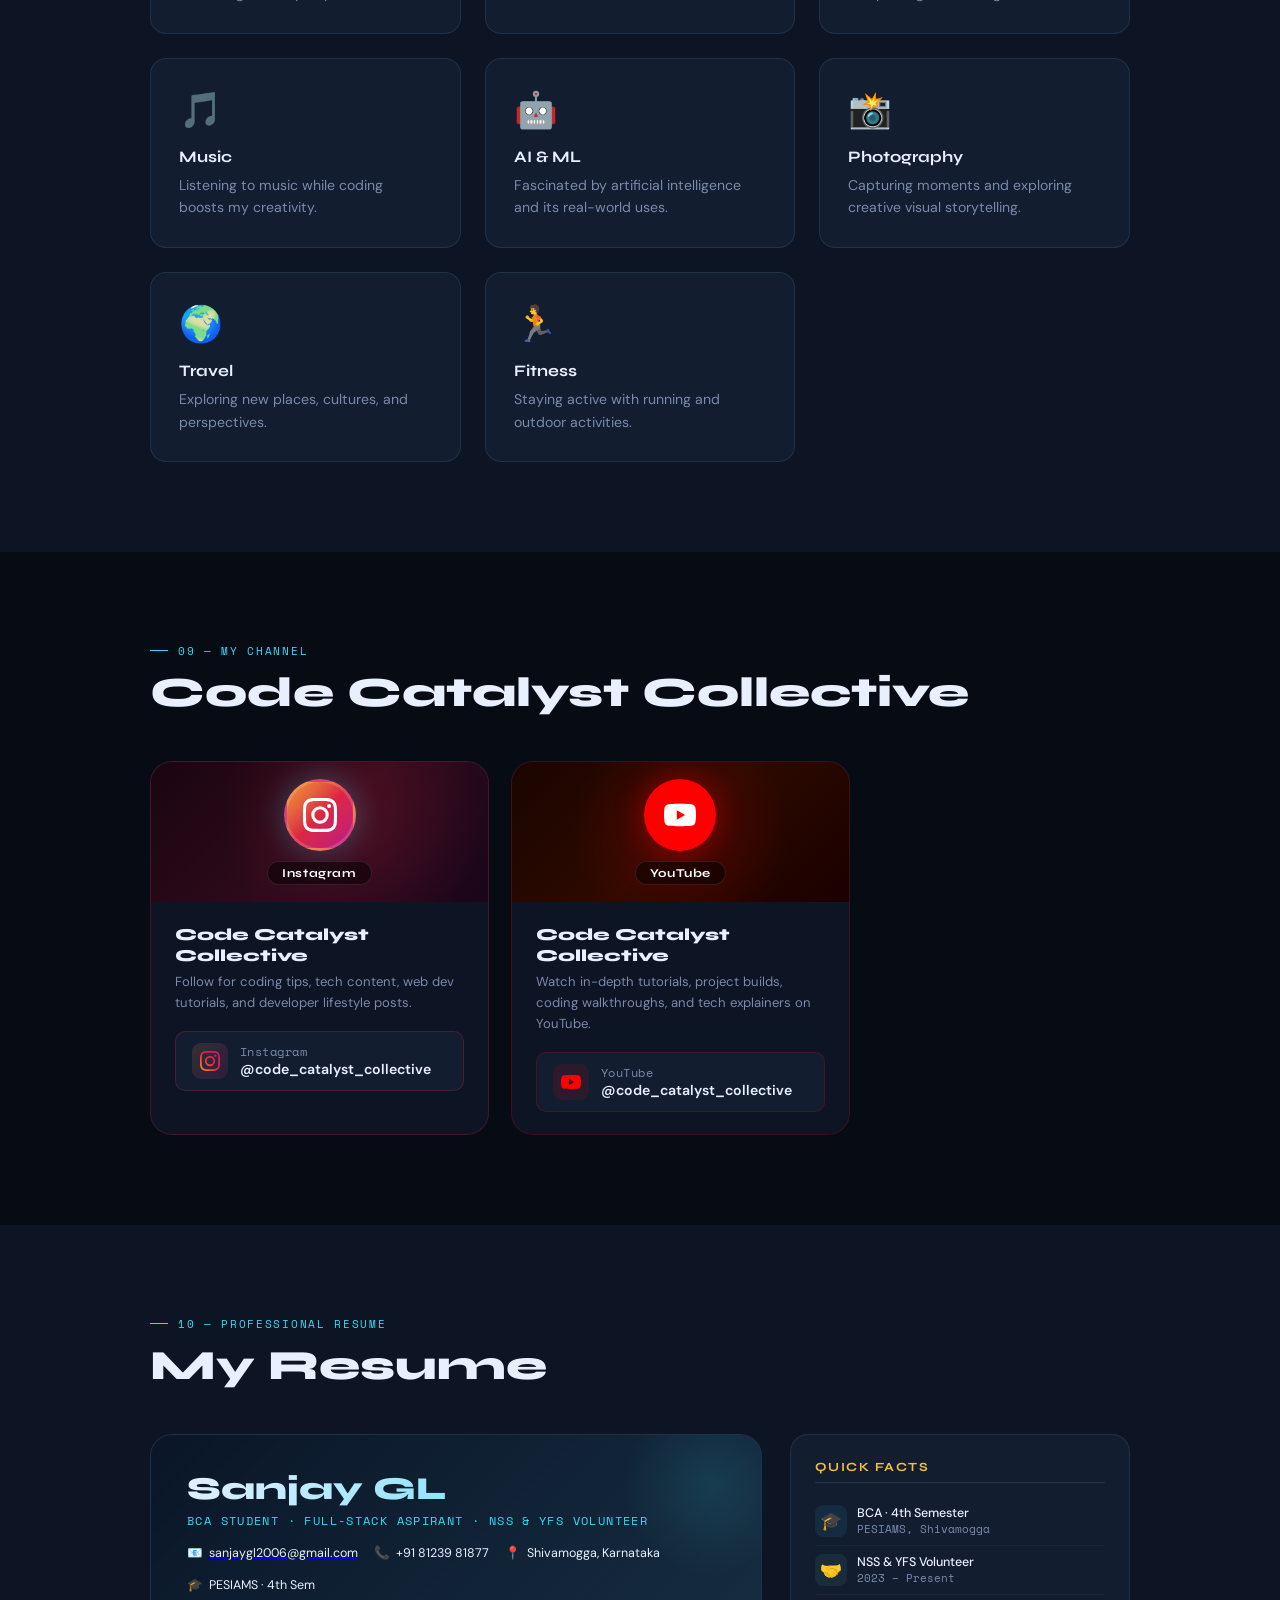
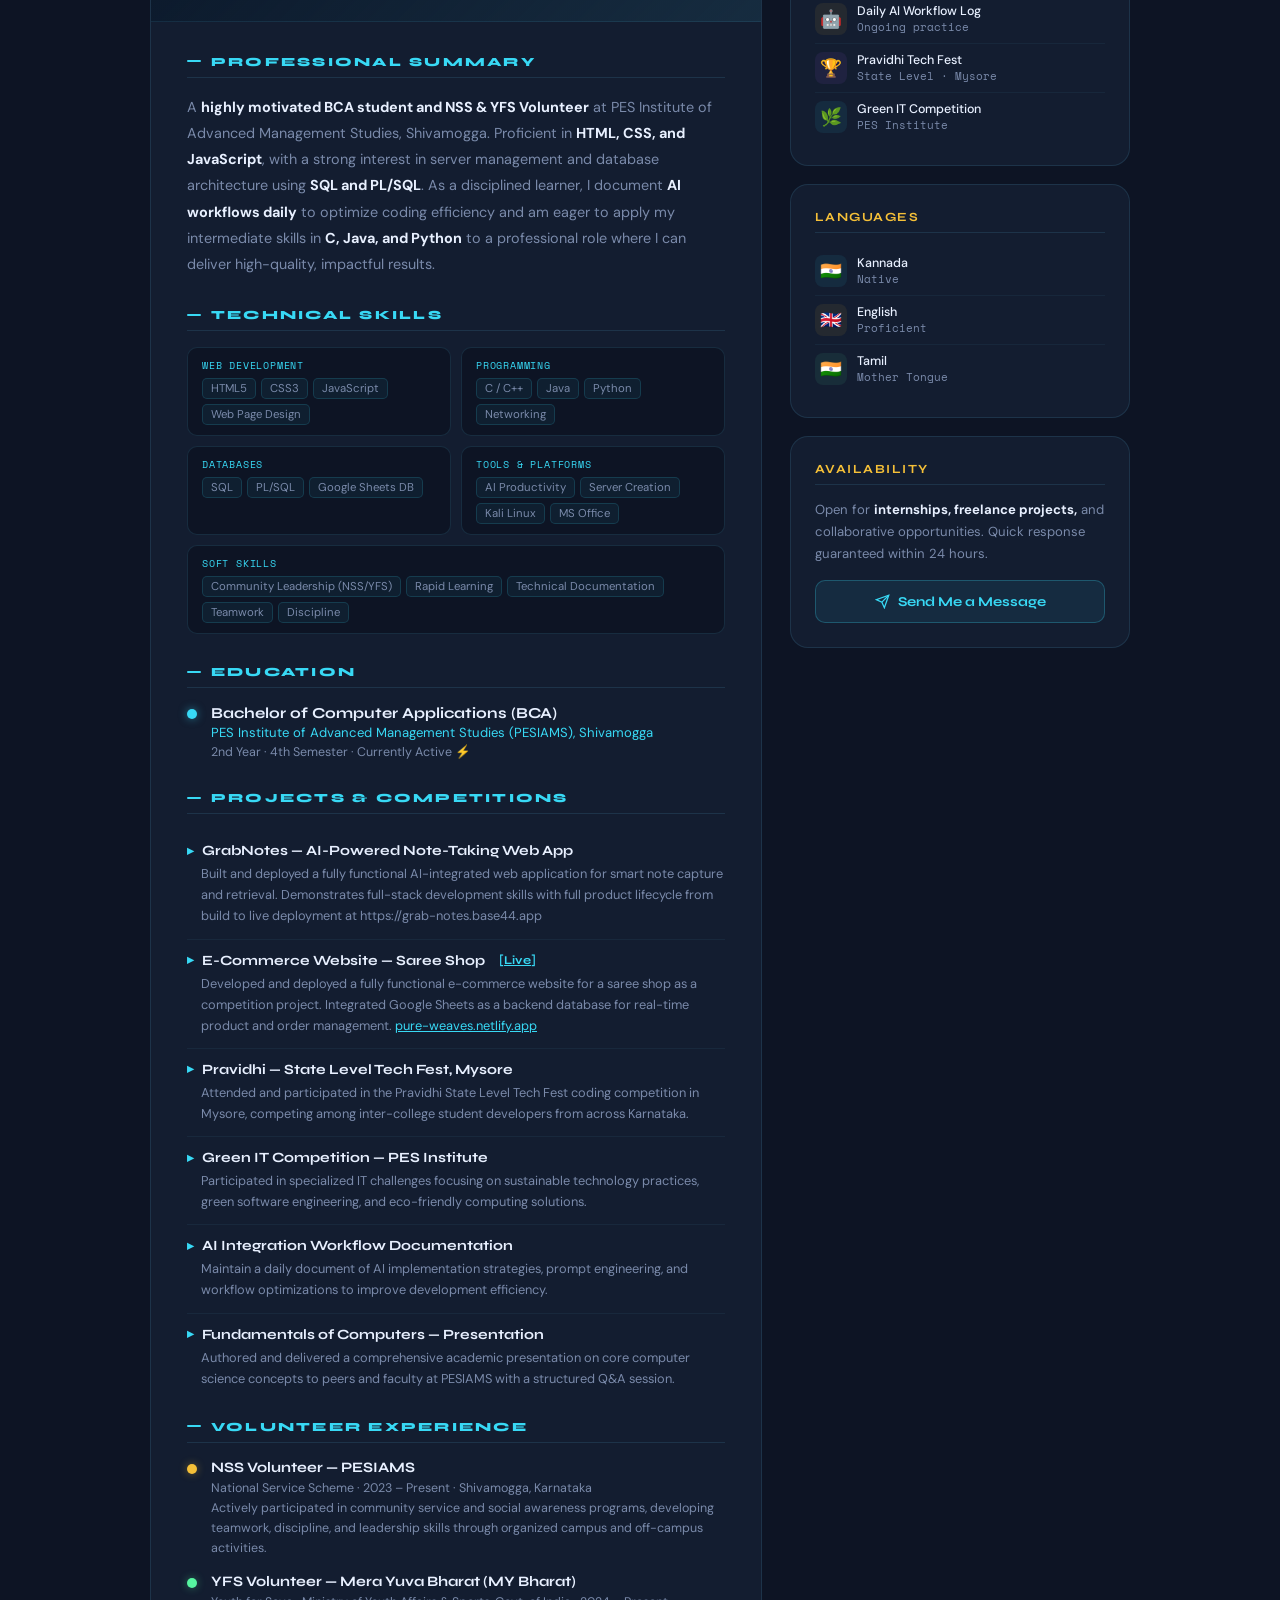
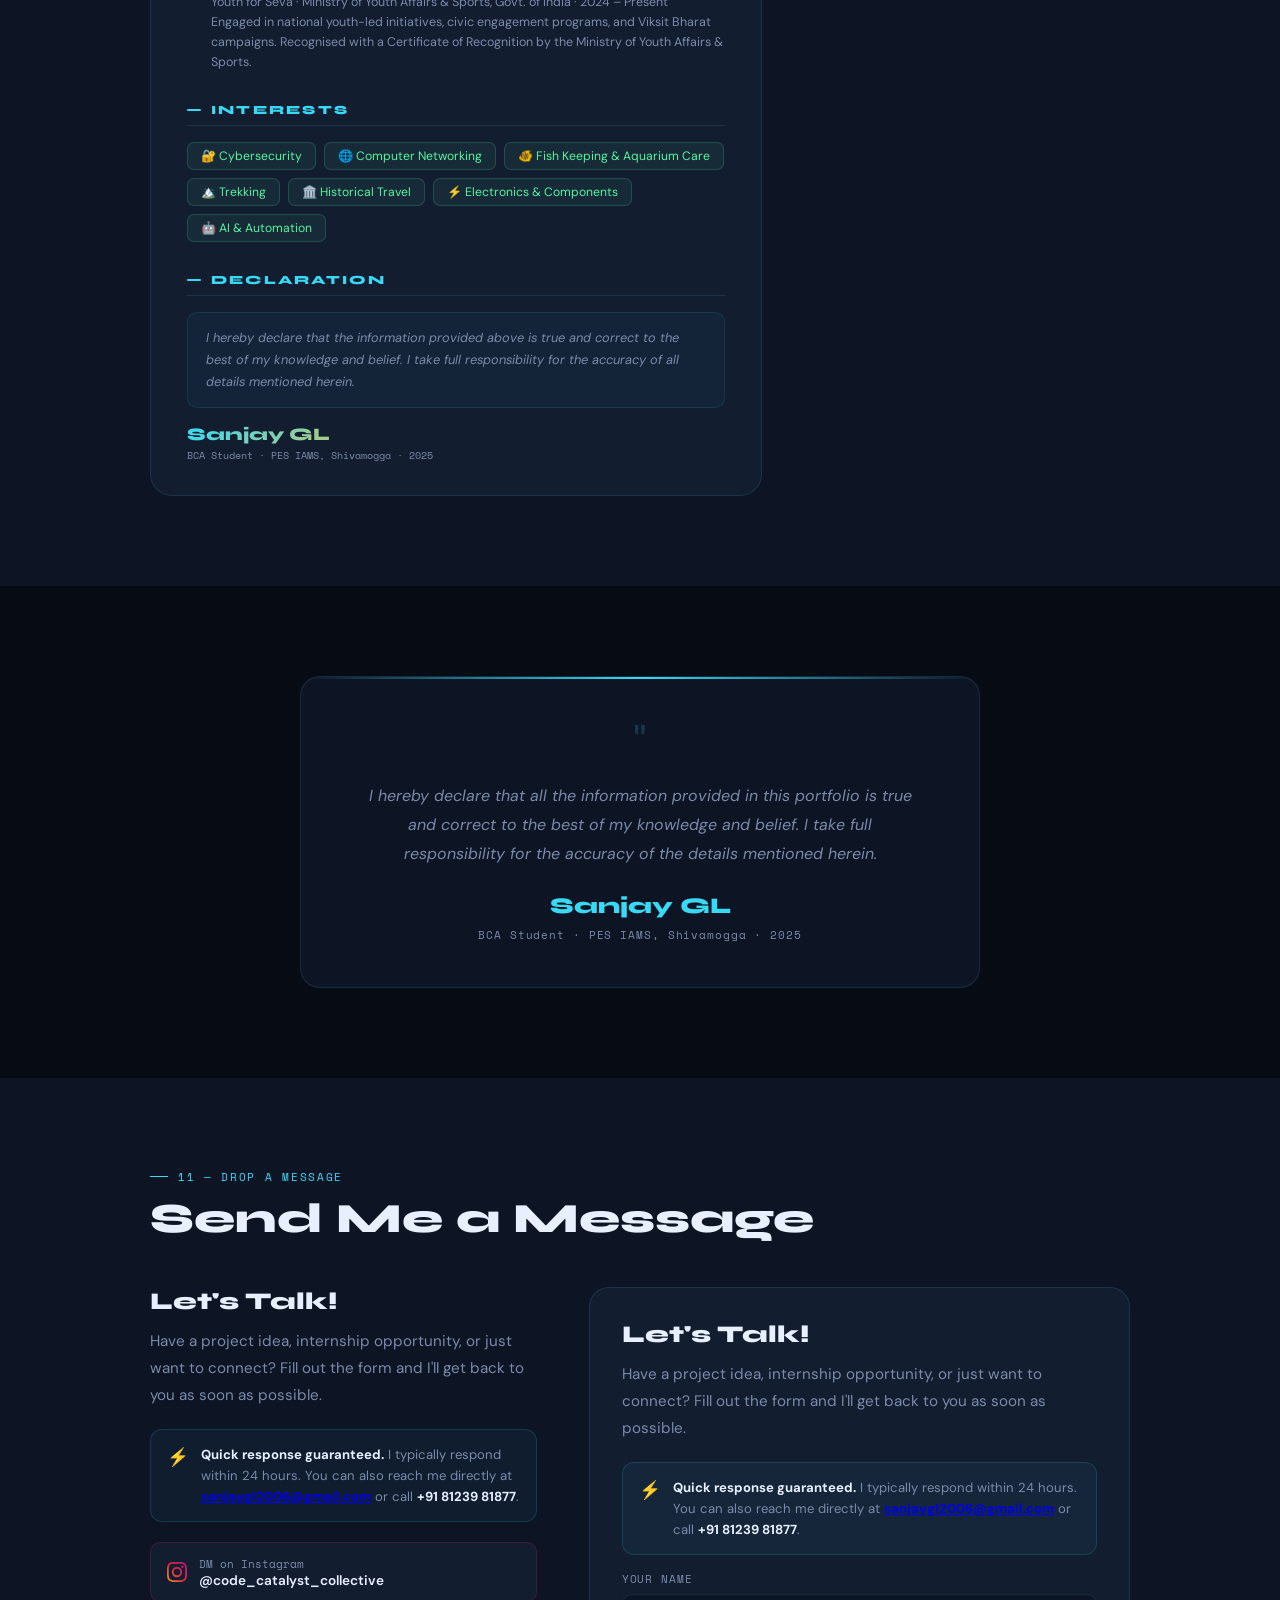
==== commit 00ed463f: "small change" ====
--- a/index.html
+++ b/index.html
@@ -800,20 +800,21 @@
           <div class="project-tags"><span class="project-tag">HTML/CSS</span><span class="project-tag">JavaScript</span><span class="project-tag">Google Sheets</span></div>
         </div>
         <div>
-          <div class="project-title">E-Commerce Website — Saree Shop</div>
-          <div class="project-subtitle">Frontend + Backend Integration & Competition Entry</div>
-        </div>
-        <div class="project-desc">A fully functional e-commerce website for a saree shop, built for a web development competition and deployed live. Google Sheets is integrated as a lightweight backend database for real-time product and order management.</div>
+          <div class="project-title">E-Commerce Website — Pure Weaves for </div>
+          <div class="project-subtitle">Handcrafted E-Commerce Platform</div>
+        </div>
+        <div class="project-desc">A fully responsive e-commerce storefront built to digitize a local artisanal saree business, featuring a lightweight backend and a direct-to-messaging order process.</div>
         <ul class="project-highlights">
-          <li>Product listing pages with categories and dynamic layout</li>
-          <li>Cart and checkout system using vanilla JavaScript</li>
-          <li>Google Sheets API used to store and retrieve product/order data</li>
+          <li>Languages & Tech Stack: HTML, CSS, JavaScript, and mysql (for database management).</li>
+          <li>WhatsApp Checkout Integration: Engineered a custom workflow that routes the user's shopping cart data and custom requirements directly to WhatsApp, bypassing traditional payment gateways.</li>
+          <li>Developed a clean, responsive interface using HTML and CSS to ensure smooth browsing and product discovery across all devices.</li>
           <li>Fully responsive across mobile and desktop viewports</li>
+          <li>High-Performance Deployment: Deployed and hosted the application via Netlify, ensuring fast page load speeds, reliable global uptime, and easy continuous integration.</li>
           <li><strong>Competition Project</strong>: Built and presented for a web development competition</li>
-          <li><a href="https://pure-weaves.netlify.app/" target="_blank" rel="noopener" style="color:var(--accent);text-decoration:underline;">Live Demo: pure-weaves.netlify.app</a></li>
+          <li><a href="https://pureweaves.netlify.app/" target="_blank" rel="noopener" style="color:var(--accent);text-decoration:underline;">Live Demo: pure-weaves.netlify.app</a></li>
         </ul>
         <div style="display:flex;gap:10px;margin-top:12px;">
-          <a href="https://pure-weaves.netlify.app/" target="_blank" rel="noopener" style="display:inline-flex;align-items:center;gap:6px;background:var(--accent);color:var(--bg);padding:8px 16px;border-radius:6px;font-family:'Syne',sans-serif;font-weight:700;font-size:0.78rem;text-decoration:none;transition:transform 0.2s,box-shadow 0.2s;border:none;cursor:pointer;" onmouseover="this.style.transform='translateY(-2px)';this.style.boxShadow='0 6px 20px rgba(56,217,245,0.35)'" onmouseout="this.style.transform='none';this.style.boxShadow='none'">
+          <a href="https://pureweaves.netlify.app/" target="_blank" rel="noopener" style="display:inline-flex;align-items:center;gap:6px;background:var(--accent);color:var(--bg);padding:8px 16px;border-radius:6px;font-family:'Syne',sans-serif;font-weight:700;font-size:0.78rem;text-decoration:none;transition:transform 0.2s,box-shadow 0.2s;border:none;cursor:pointer;" onmouseover="this.style.transform='translateY(-2px)';this.style.boxShadow='0 6px 20px rgba(56,217,245,0.35)'" onmouseout="this.style.transform='none';this.style.boxShadow='none'">
             <svg width="12" height="12" fill="none" stroke="currentColor" stroke-width="2" viewBox="0 0 24 24"><path d="M18 13v6a2 2 0 01-2 2H5a2 2 0 01-2-2V8a2 2 0 012-2h6"/><polyline points="15 3 21 3 21 9"/><line x1="10" y1="14" x2="21" y2="3"/></svg>
             🔗 View Live
           </a>
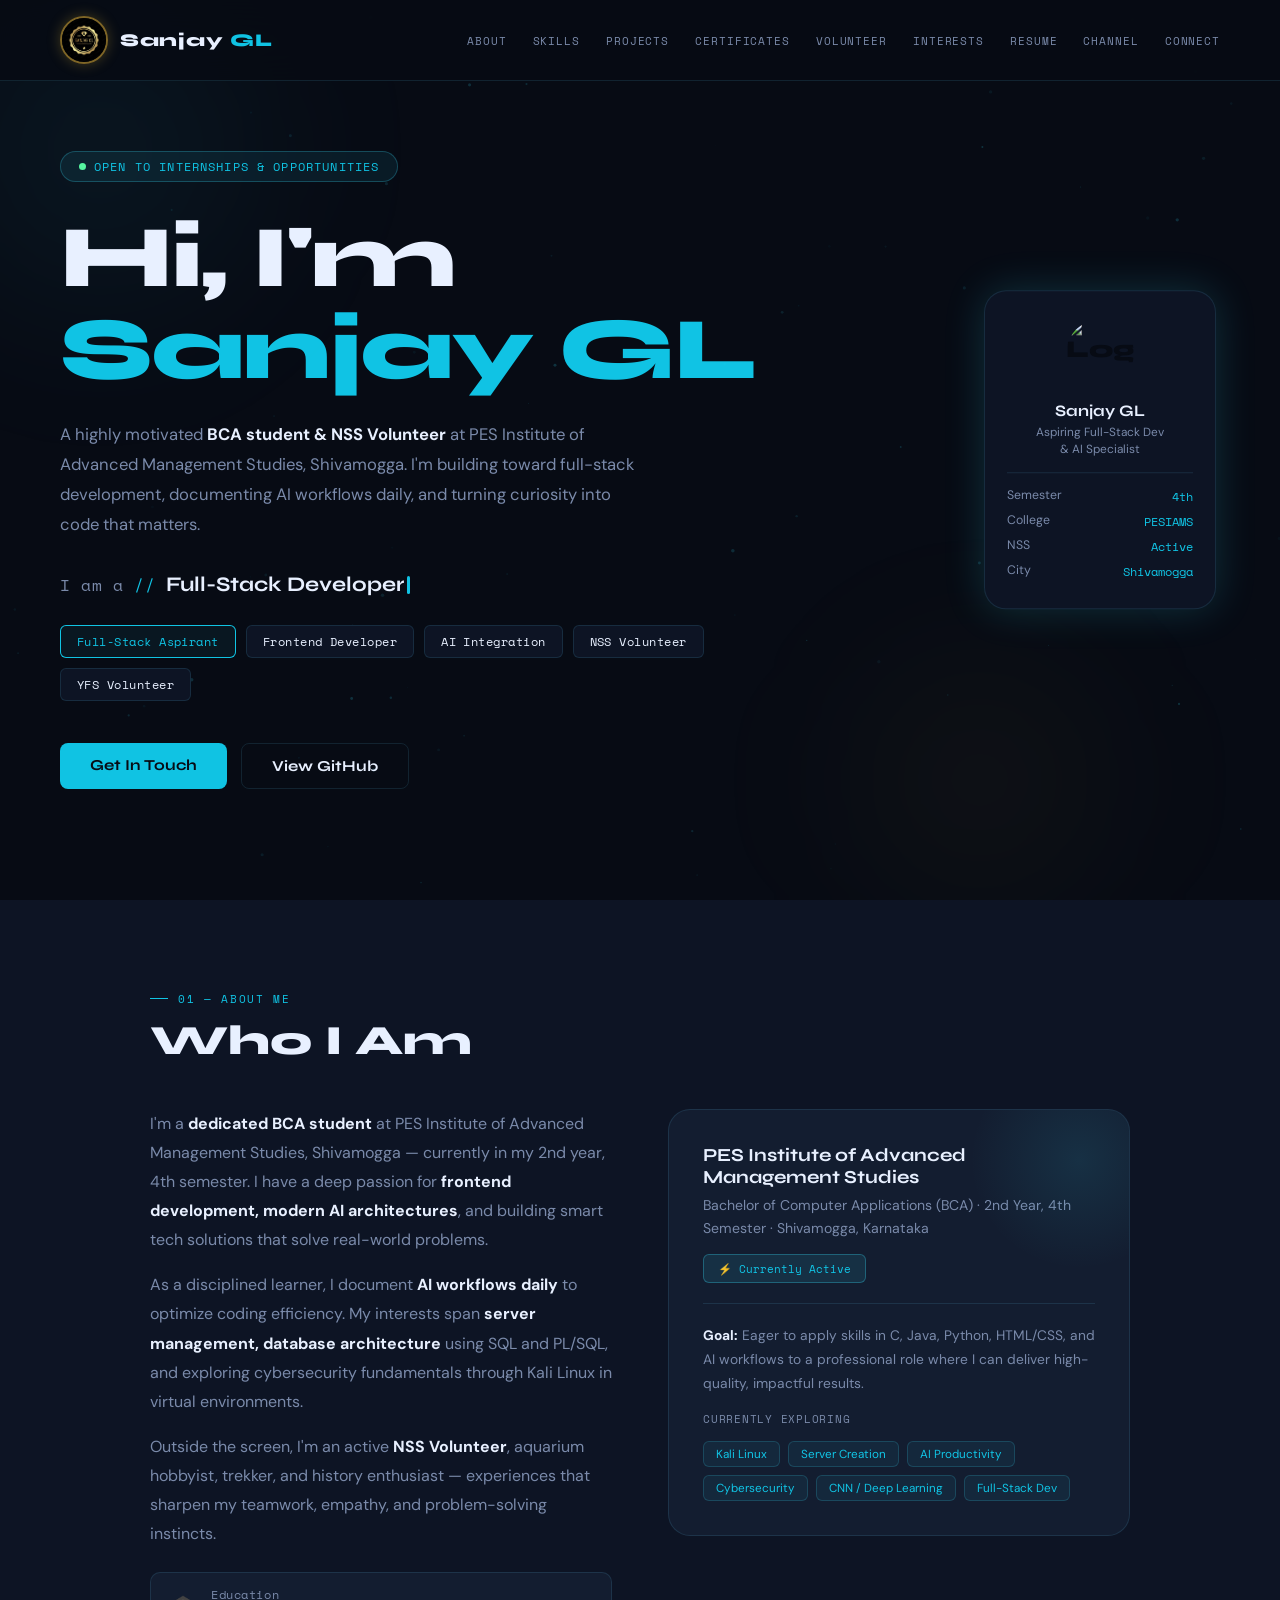
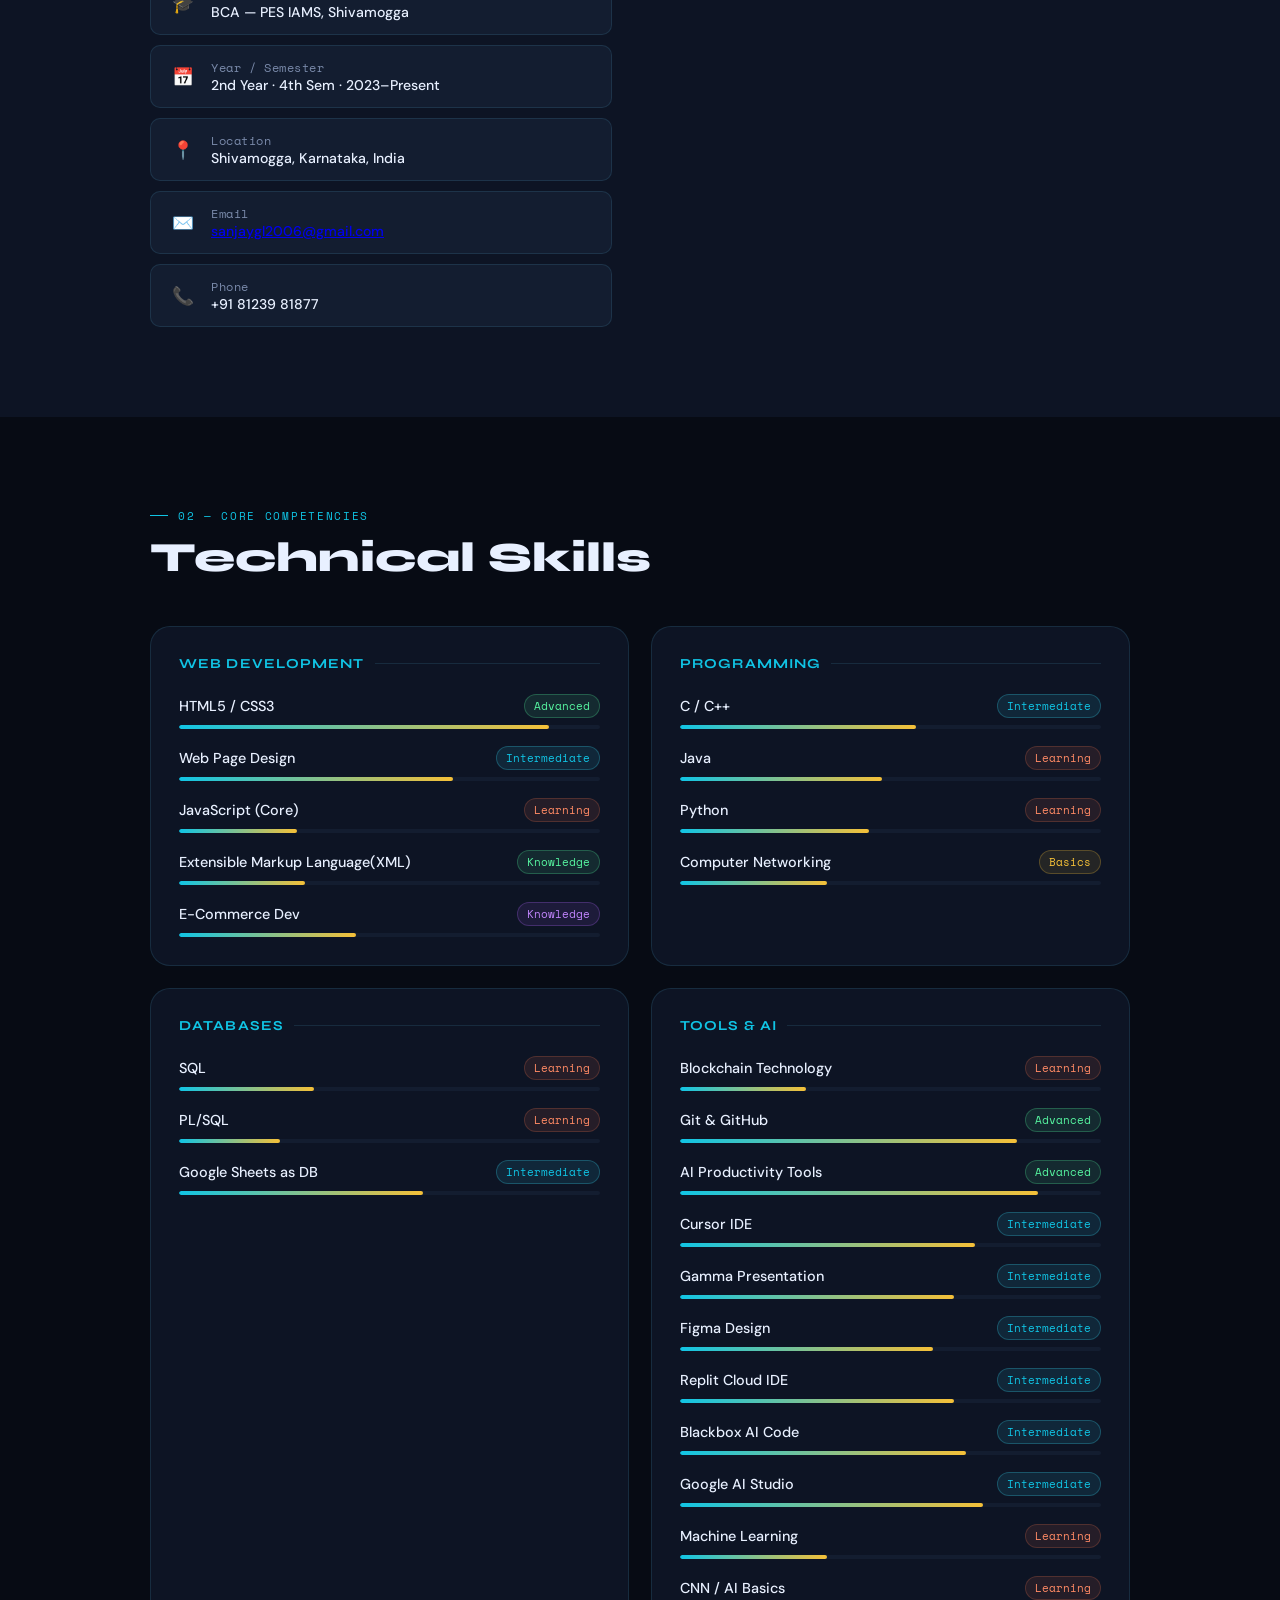
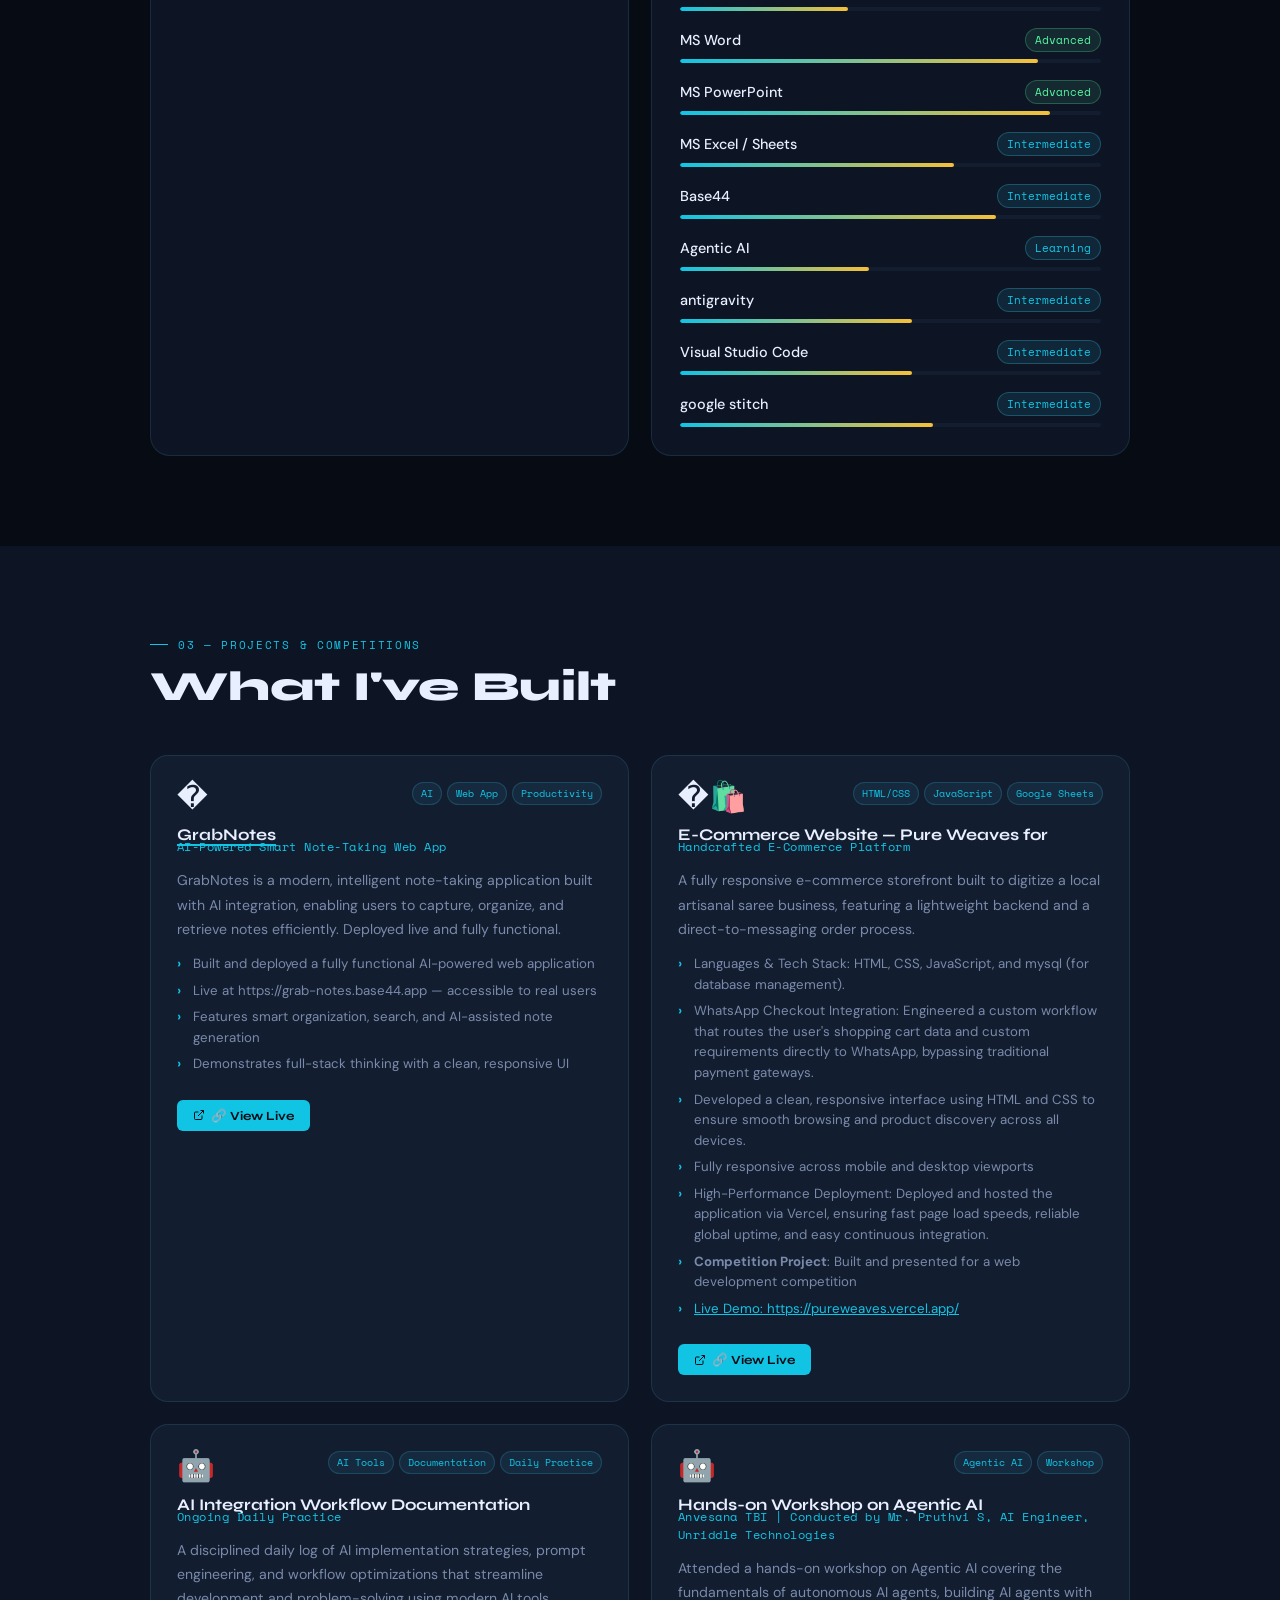
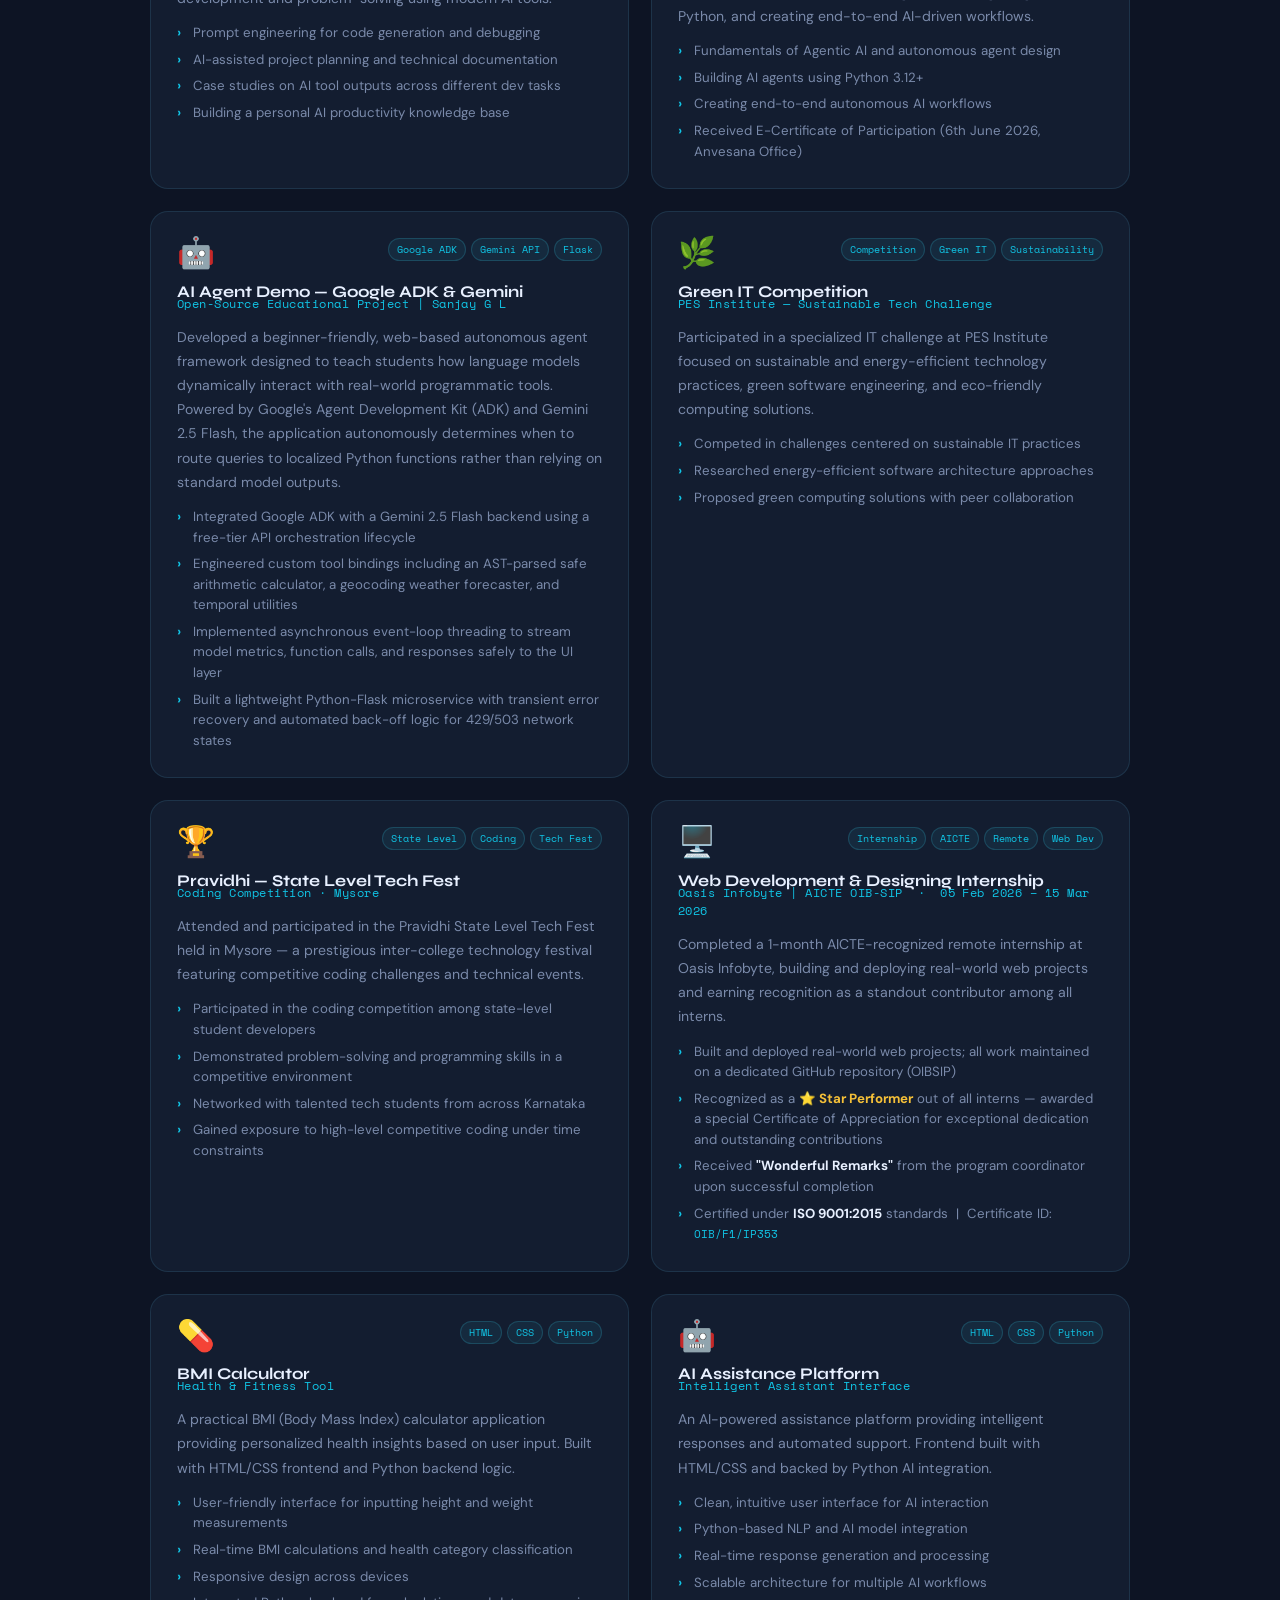
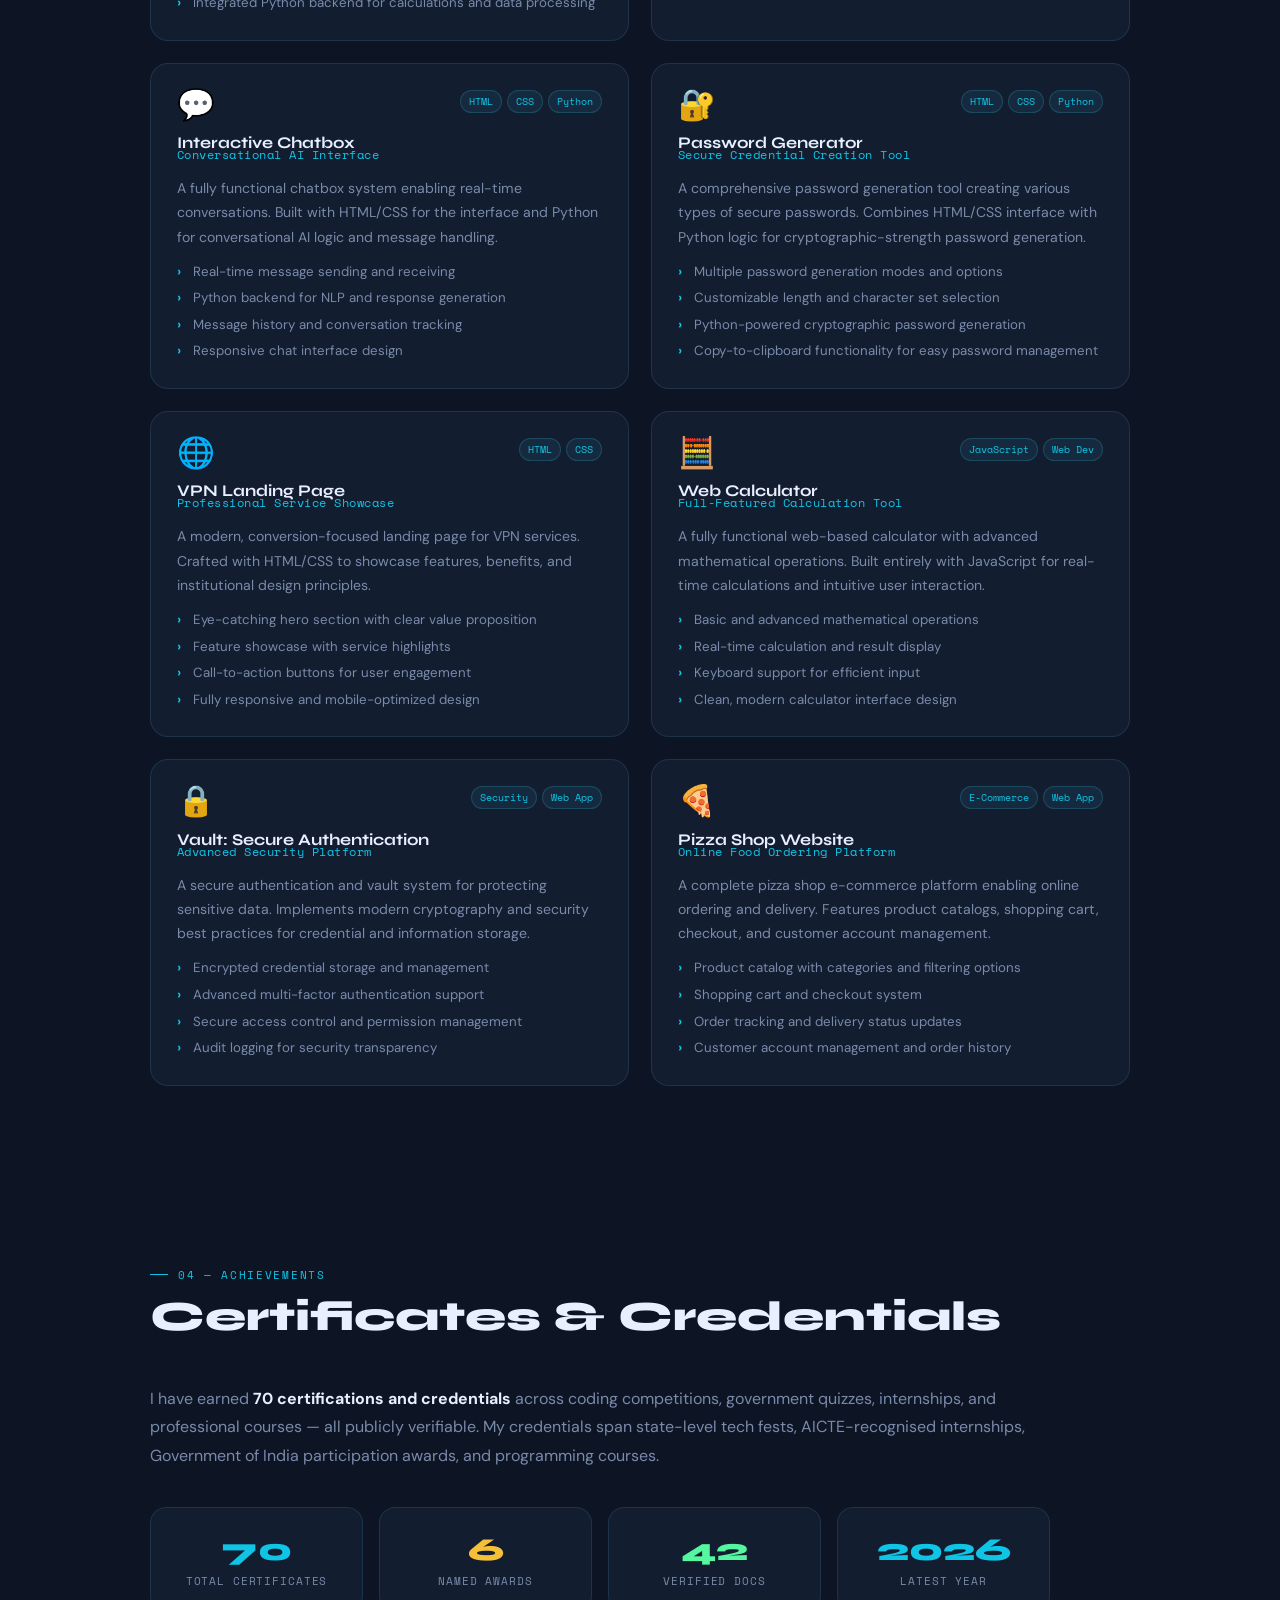
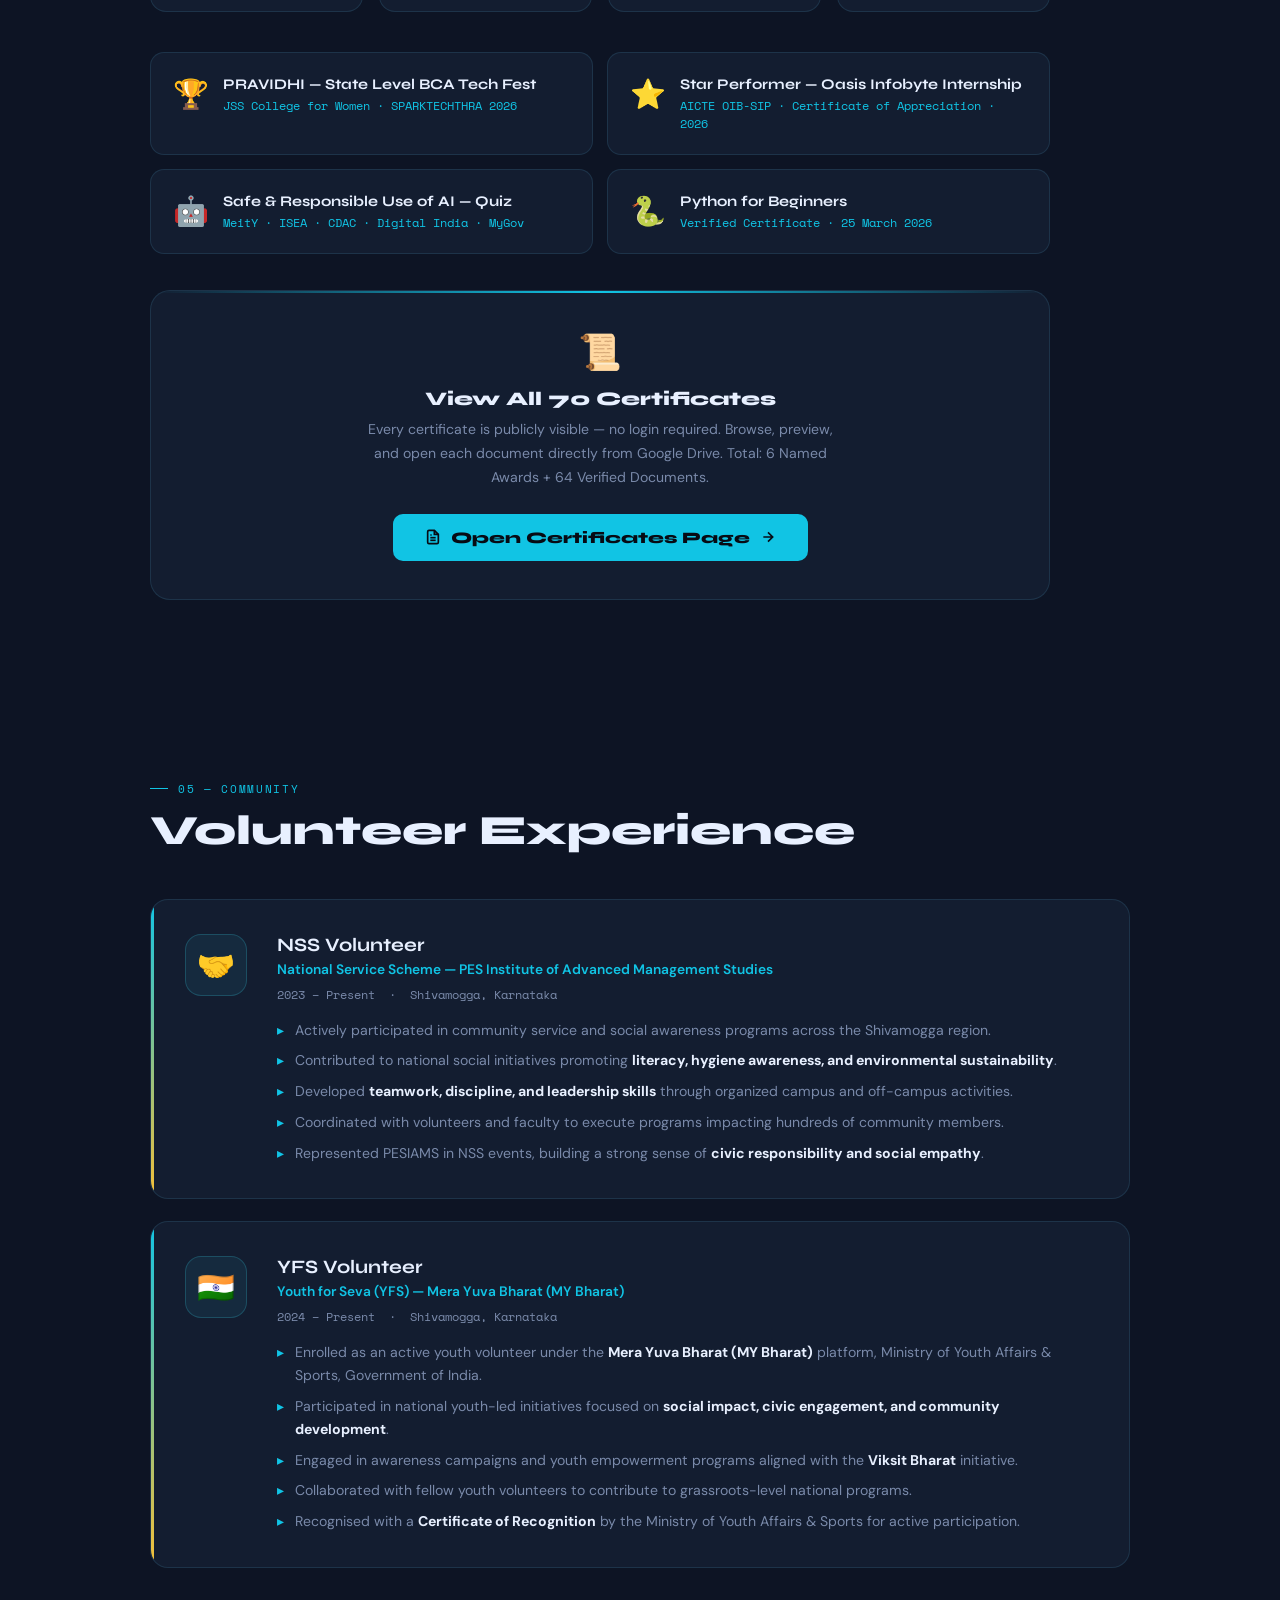
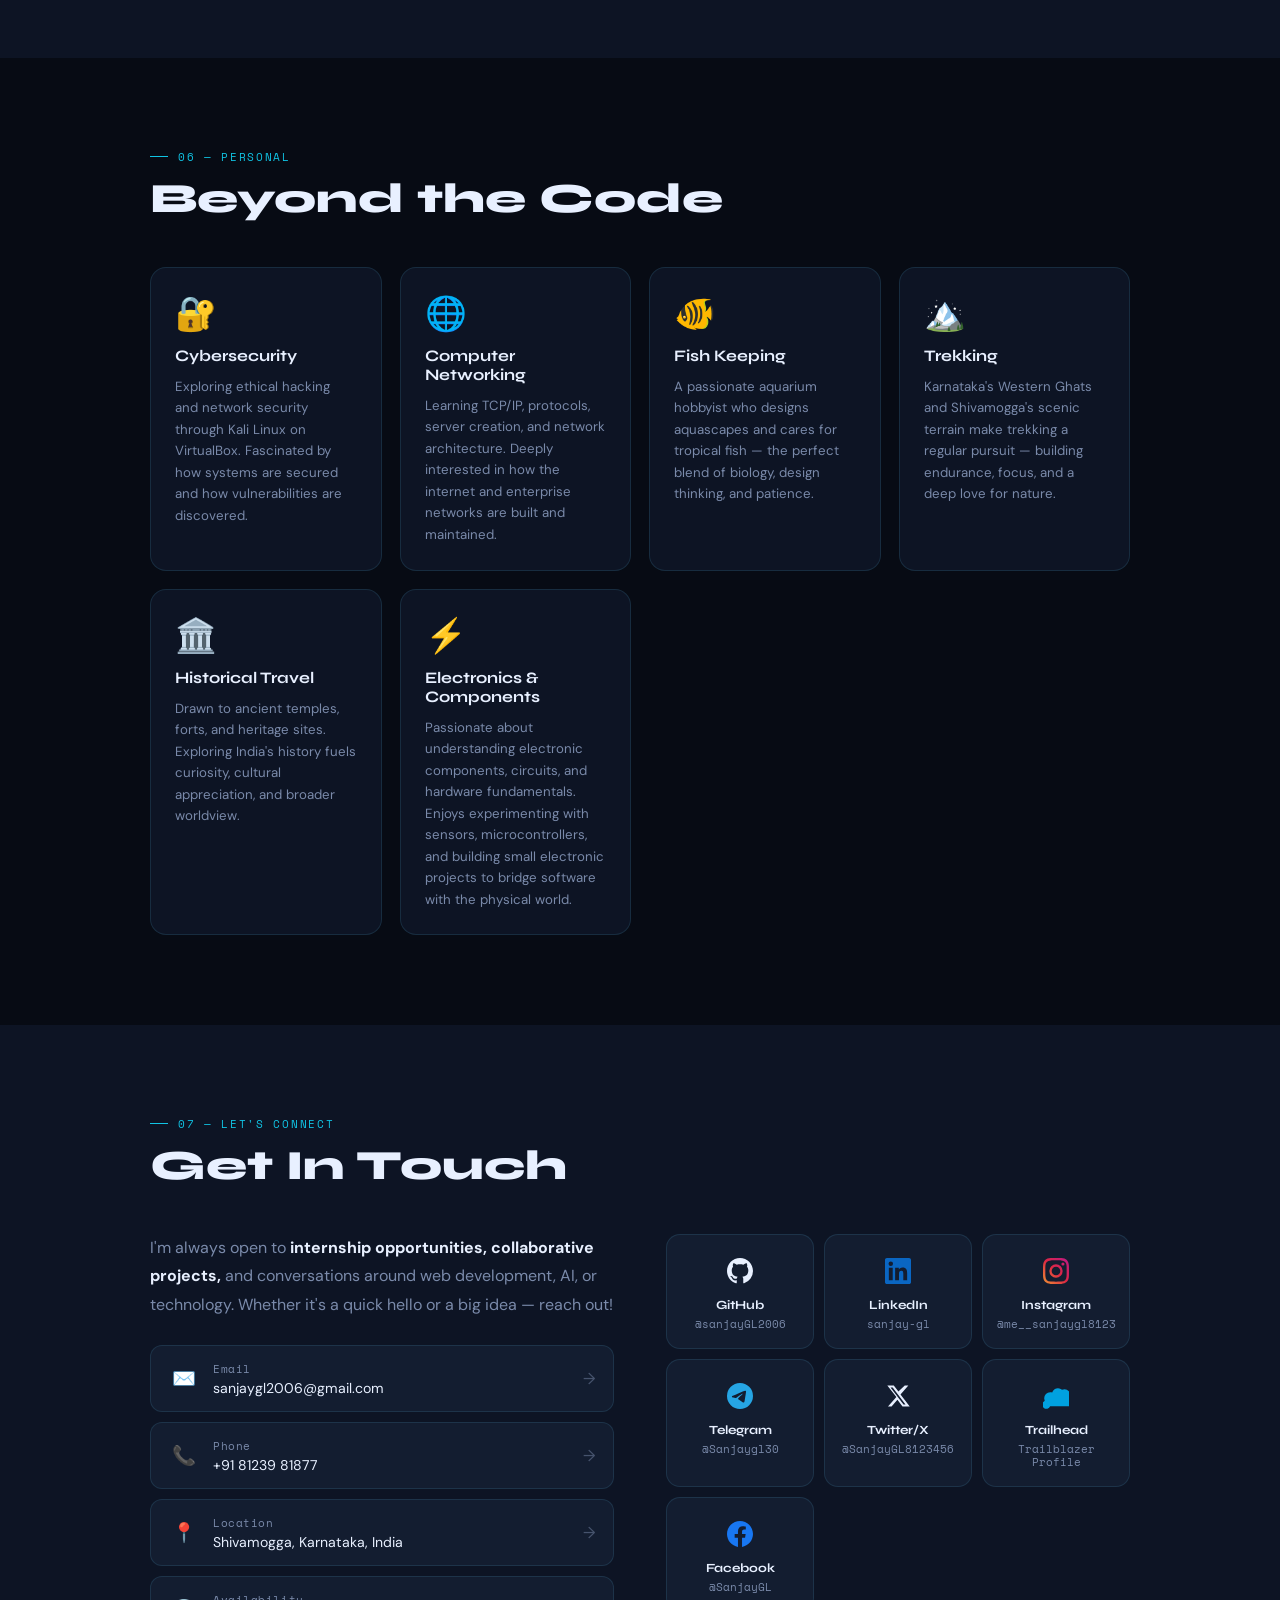
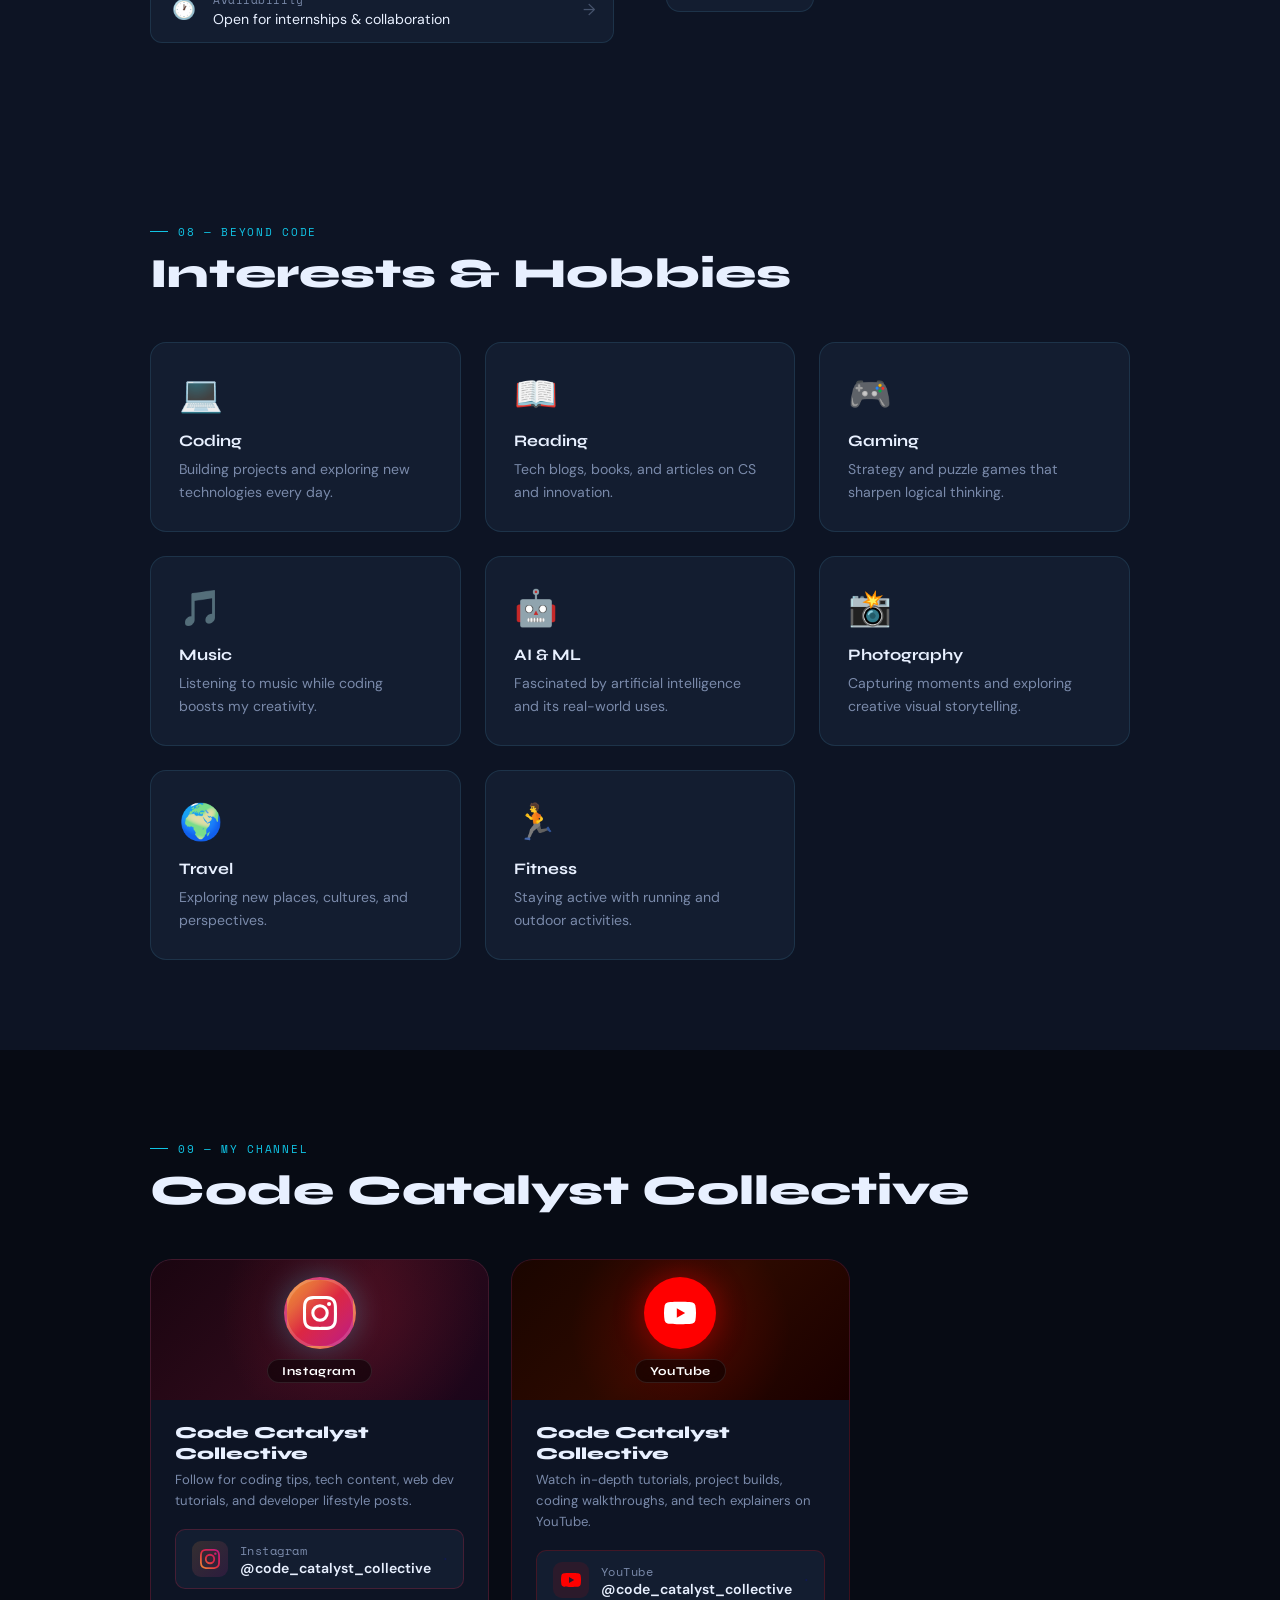
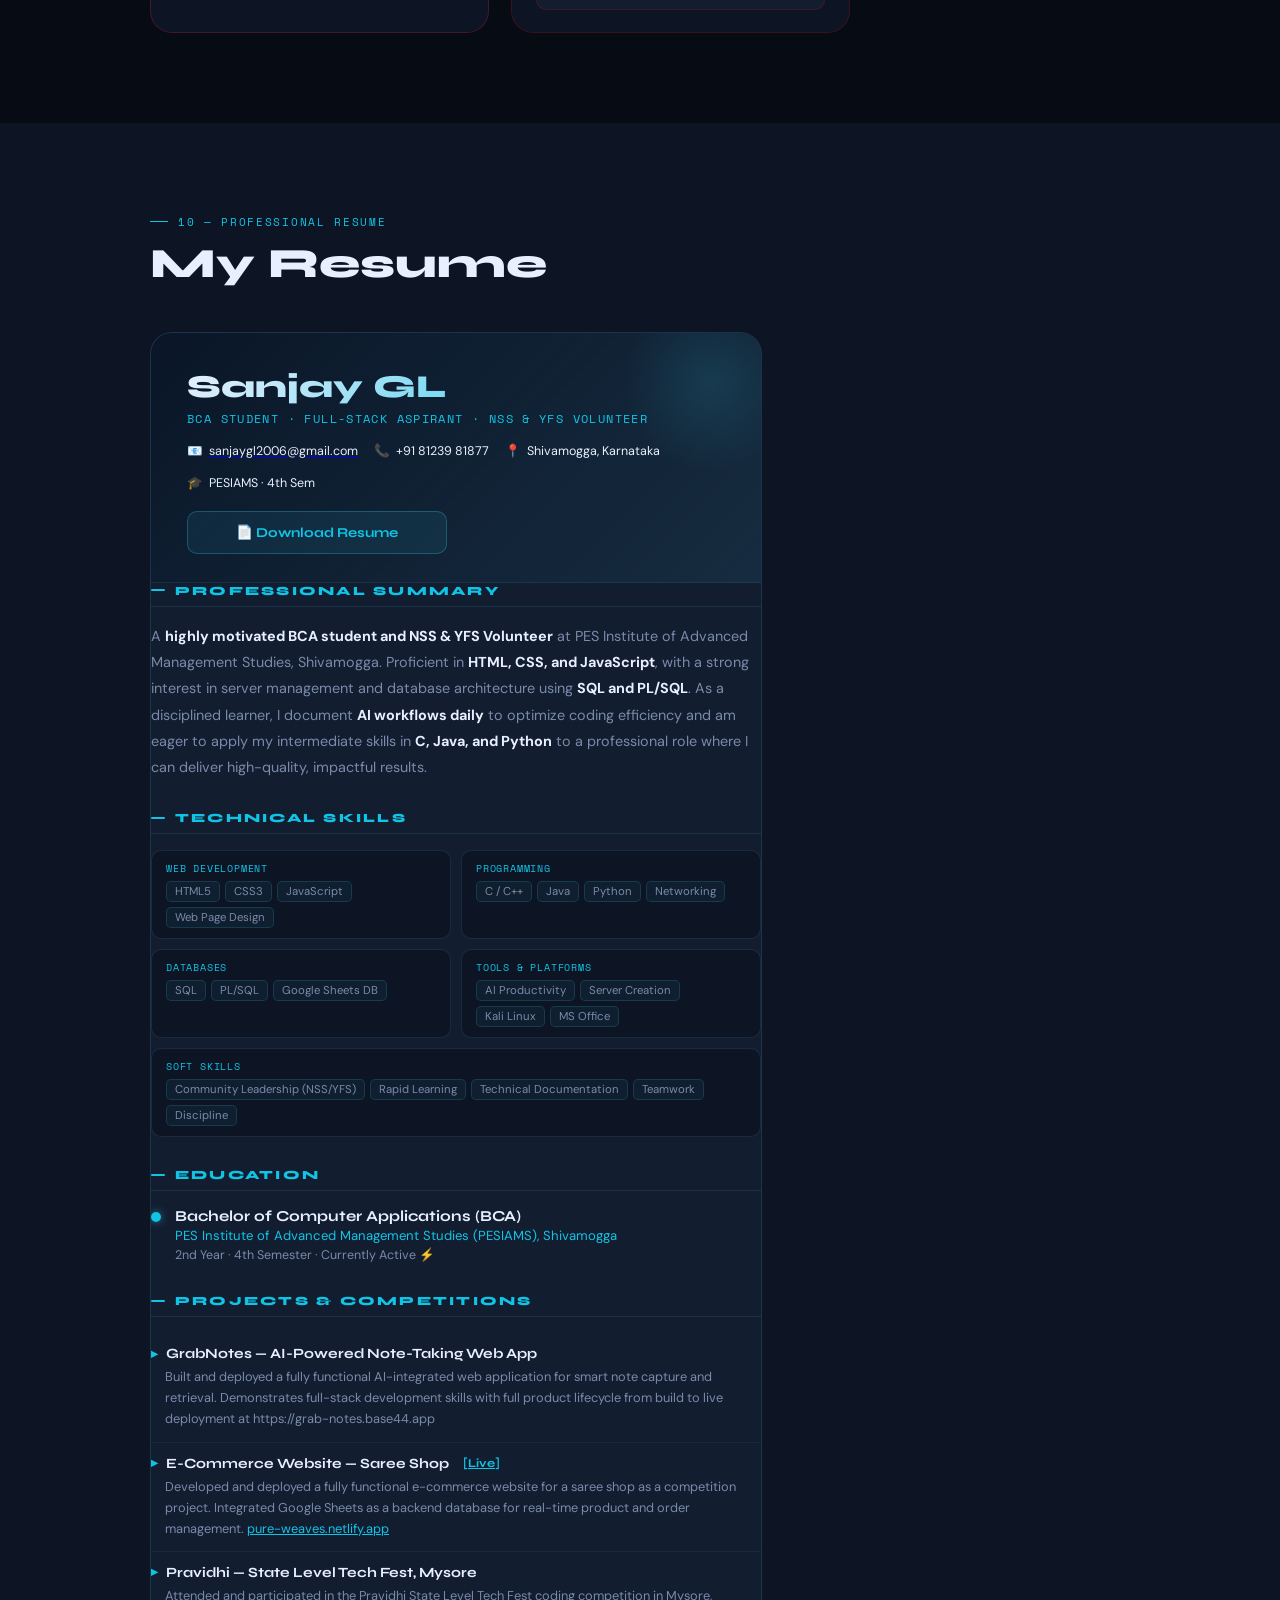
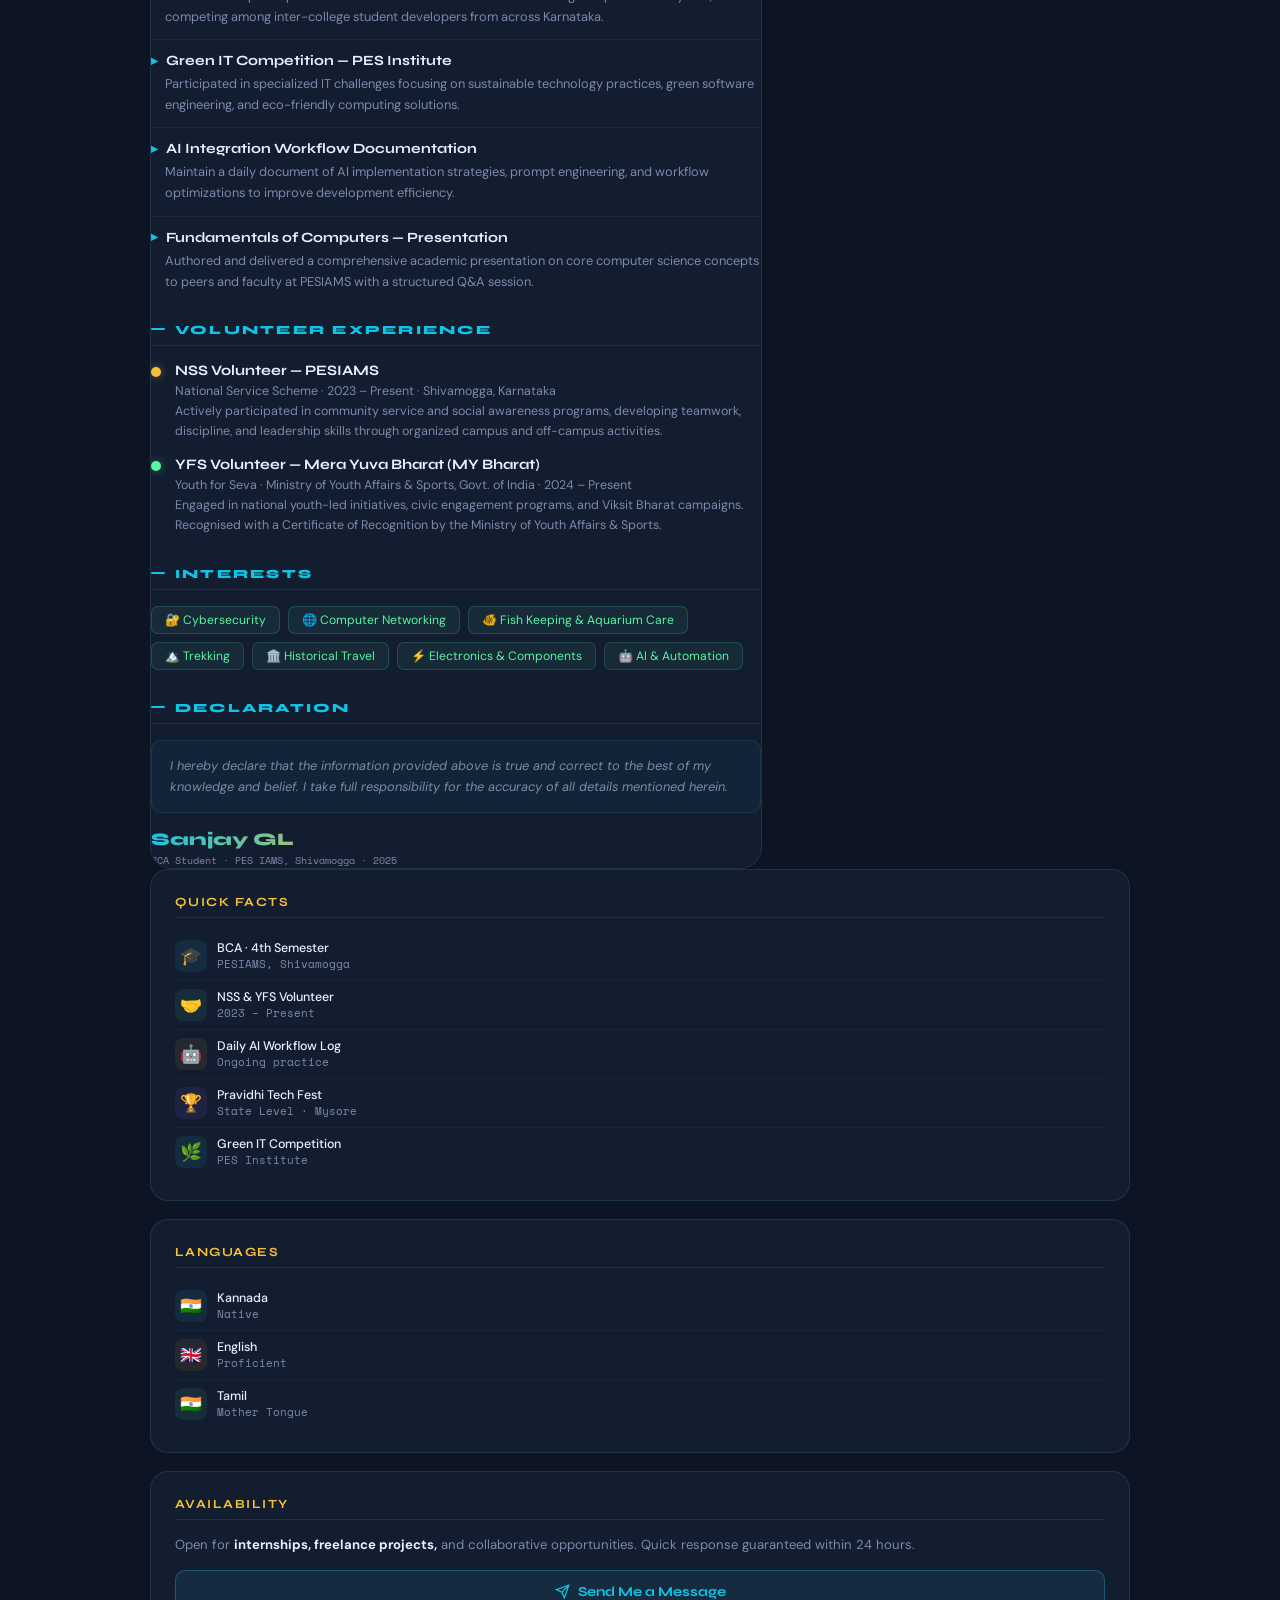
==== commit 3b205c54: "update the certificates and portfolio" ====
--- a/index.html
+++ b/index.html
@@ -11,7 +11,7 @@
   --surface: #0d1424;
   --surface2: #131d30;
   --border: rgba(100,210,255,0.12);
-  --accent: #38d9f5;
+  --accent: #11cdeef3;
   --accent2: #f5c038;
   --accent3: #56f5a0;
   --text: #e8f0ff;
@@ -575,6 +575,7 @@
       <span class="role-chip">Frontend Developer</span>
       <span class="role-chip">AI Integration</span>
       <span class="role-chip">NSS Volunteer</span>
+       <span class="role-chip">YFS Volunteer</span>
     </div>
     <div class="hero-btns">
       <a href="#connect" class="btn-primary">Get In Touch</a>
@@ -649,6 +650,7 @@
           <div class="skill-row"><span class="skill-name">HTML5 / CSS3</span><span class="skill-badge badge-adv">Advanced</span></div>
           <div class="skill-bar"><div class="skill-fill" style="width:88%"></div></div>
         </div>
+        
         <div class="skill-item">
           <div class="skill-row"><span class="skill-name">Web Page Design</span><span class="skill-badge badge-int">Intermediate</span></div>
           <div class="skill-bar"><div class="skill-fill" style="width:65%"></div></div>
@@ -658,6 +660,10 @@
           <div class="skill-bar"><div class="skill-fill" style="width:28%"></div></div>
         </div>
         <div class="skill-item">
+          <div class="skill-row"><span class="skill-name">Extensible Markup Language(XML)</span><span class="skill-badge badge-adv">Knowledge</span></div>
+          <div class="skill-bar"><div class="skill-fill" style="width:30%"></div></div>
+        </div>
+        <div class="skill-item">
           <div class="skill-row"><span class="skill-name">E-Commerce Dev</span><span class="skill-badge badge-knw">Knowledge</span></div>
           <div class="skill-bar"><div class="skill-fill" style="width:42%"></div></div>
         </div>
@@ -757,6 +763,22 @@
         <div class="skill-item">
           <div class="skill-row"><span class="skill-name">Base44</span><span class="skill-badge badge-int">Intermediate</span></div>
           <div class="skill-bar"><div class="skill-fill" style="width:75%"></div></div>
+        </div>
+        <div class="skill-item">
+          <div class="skill-row"><span class="skill-name">Agentic AI</span><span class="skill-badge badge-int">Learning</span></div>
+          <div class="skill-bar"><div class="skill-fill" style="width:45%"></div></div>
+        </div>
+        <div class="skill-item">
+          <div class="skill-row"><span class="skill-name">antigravity</span><span class="skill-badge badge-int">Intermediate</span></div>
+          <div class="skill-bar"><div class="skill-fill" style="width:55%"></div></div>
+        </div>
+        <div class="skill-item">
+          <div class="skill-row"><span class="skill-name">Visual Studio Code</span><span class="skill-badge badge-int">Intermediate</span></div>
+          <div class="skill-bar"><div class="skill-fill" style="width:55%"></div></div>
+        </div>
+        <div class="skill-item">
+          <div class="skill-row"><span class="skill-name">google stitch</span><span class="skill-badge badge-int">Intermediate</span></div>
+          <div class="skill-bar"><div class="skill-fill" style="width:60%"></div></div>
         </div>
       </div>
     </div>
@@ -809,12 +831,12 @@
           <li>WhatsApp Checkout Integration: Engineered a custom workflow that routes the user's shopping cart data and custom requirements directly to WhatsApp, bypassing traditional payment gateways.</li>
           <li>Developed a clean, responsive interface using HTML and CSS to ensure smooth browsing and product discovery across all devices.</li>
           <li>Fully responsive across mobile and desktop viewports</li>
-          <li>High-Performance Deployment: Deployed and hosted the application via Netlify, ensuring fast page load speeds, reliable global uptime, and easy continuous integration.</li>
+          <li>High-Performance Deployment: Deployed and hosted the application via Vercel, ensuring fast page load speeds, reliable global uptime, and easy continuous integration.</li>
           <li><strong>Competition Project</strong>: Built and presented for a web development competition</li>
-          <li><a href="https://pureweaves.netlify.app/" target="_blank" rel="noopener" style="color:var(--accent);text-decoration:underline;">Live Demo: pure-weaves.netlify.app</a></li>
+          <li><a href="https://pureweaves.vercel.app/" target="_blank" rel="noopener" style="color:var(--accent);text-decoration:underline;">Live Demo: https://pureweaves.vercel.app/</a></li>
         </ul>
         <div style="display:flex;gap:10px;margin-top:12px;">
-          <a href="https://pureweaves.netlify.app/" target="_blank" rel="noopener" style="display:inline-flex;align-items:center;gap:6px;background:var(--accent);color:var(--bg);padding:8px 16px;border-radius:6px;font-family:'Syne',sans-serif;font-weight:700;font-size:0.78rem;text-decoration:none;transition:transform 0.2s,box-shadow 0.2s;border:none;cursor:pointer;" onmouseover="this.style.transform='translateY(-2px)';this.style.boxShadow='0 6px 20px rgba(56,217,245,0.35)'" onmouseout="this.style.transform='none';this.style.boxShadow='none'">
+          <a href="https://pureweaves.vercel.app/" target="_blank" rel="noopener" style="display:inline-flex;align-items:center;gap:6px;background:var(--accent);color:var(--bg);padding:8px 16px;border-radius:6px;font-family:'Syne',sans-serif;font-weight:700;font-size:0.78rem;text-decoration:none;transition:transform 0.2s,box-shadow 0.2s;border:none;cursor:pointer;" onmouseover="this.style.transform='translateY(-2px)';this.style.boxShadow='0 6px 20px rgba(56,217,245,0.35)'" onmouseout="this.style.transform='none';this.style.boxShadow='none'">
             <svg width="12" height="12" fill="none" stroke="currentColor" stroke-width="2" viewBox="0 0 24 24"><path d="M18 13v6a2 2 0 01-2 2H5a2 2 0 01-2-2V8a2 2 0 012-2h6"/><polyline points="15 3 21 3 21 9"/><line x1="10" y1="14" x2="21" y2="3"/></svg>
             🔗 View Live
           </a>
@@ -839,18 +861,42 @@
       </div>
       <div class="project-card stagger-child">
         <div class="project-header">
-          <div class="project-icon">🖥️</div>
-          <div class="project-tags"><span class="project-tag">Presentation</span><span class="project-tag">Academic</span><span class="project-tag">Tech Writing</span></div>
+          <div class="project-icon">🤖</div>
+          <div class="project-tags"><span class="project-tag">Agentic AI</span><span class="project-tag">Workshop</span></div>
         </div>
         <div>
-          <div class="project-title">Fundamentals of Computers</div>
-          <div class="project-subtitle">Academic Presentation — PESIAMS</div>
-        </div>
-        <div class="project-desc">Authored and delivered a comprehensive presentation covering core computer science concepts to peers and faculty at PES IAMS, with structured Q&A session.</div>
+          <div class="project-title">Hands-on Workshop on Agentic AI</div>
+          <div class="project-subtitle">Anvesana TBI | Conducted by Mr. Pruthvi S, AI Engineer, Unriddle Technologies</div>
+        </div>
+        <div class="project-desc">Attended a hands-on workshop on Agentic AI covering the fundamentals of autonomous AI agents, building AI agents with Python, and creating end-to-end AI-driven workflows.</div>
         <ul class="project-highlights">
-          <li>Topics: hardware, software, OS, and networking fundamentals</li>
-          <li>Delivered to peers and faculty with structured Q&A</li>
-          <li>Recognized for clarity, depth, and presentation quality</li>
+          <li>Fundamentals of Agentic AI and autonomous agent design</li>
+          <li>Building AI agents using Python 3.12+</li>
+          <li>Creating end-to-end autonomous AI workflows</li>
+          <li>Received E-Certificate of Participation (6th June 2026, Anvesana Office)</li>
+        </ul>
+      </div>
+      <div class="project-card stagger-child">
+        <div class="project-header">
+          <div class="project-icon">🤖</div>
+          <div class="project-tags">
+            <span class="project-tag">Google ADK</span>
+            <span class="project-tag">Gemini API</span>
+            <span class="project-tag">Flask</span>
+          </div>
+        </div>
+        <div>
+          <div class="project-title">AI Agent Demo — Google ADK & Gemini</div>
+          <div class="project-subtitle">Open-Source Educational Project | Sanjay G L</div>
+        </div>
+        <div class="project-desc">
+          Developed a beginner-friendly, web-based autonomous agent framework designed to teach students how language models dynamically interact with real-world programmatic tools. Powered by Google's Agent Development Kit (ADK) and Gemini 2.5 Flash, the application autonomously determines when to route queries to localized Python functions rather than relying on standard model outputs.
+        </div>
+        <ul class="project-highlights">
+          <li>Integrated Google ADK with a Gemini 2.5 Flash backend using a free-tier API orchestration lifecycle</li>
+          <li>Engineered custom tool bindings including an AST-parsed safe arithmetic calculator, a geocoding weather forecaster, and temporal utilities</li>
+          <li>Implemented asynchronous event-loop threading to stream model metrics, function calls, and responses safely to the UI layer</li>
+          <li>Built a lightweight Python-Flask microservice with transient error recovery and automated back-off logic for 429/503 network states</li>
         </ul>
       </div>
       <div class="project-card stagger-child">
@@ -1400,15 +1446,13 @@
           <div class="resume-name">Sanjay GL</div>
           <div class="resume-role-line">BCA Student · Full-Stack Aspirant · NSS &amp; YFS Volunteer</div>
           <div class="resume-contact-row">
-            <div class="resume-contact-item">📧 <span><a href="sanjaygl2006@gmail.com" class="__cf_email__" data-cfemail="097a68676368706e653b39393f496e64686065276a6664"><span class="__cf_email__" data-cfemail="384b59565259415f540a08080e785f55595154165b5755">sanjaygl2006@gmail.com</span></a></span></div>
+            <div class="resume-contact-item">📧 <span><a href="mailto:sanjaygl2006@gmail.com" class="__cf_email__" data-cfemail="097a68676368706e653b39393f496e64686065276a6664"><span class="__cf_email__" data-cfemail="384b59565259415f540a08080e785f55595154165b5755">sanjaygl2006@gmail.com</span></a></span></div>
             <div class="resume-contact-item">📞 <span>+91 81239 81877</span></div>
             <div class="resume-contact-item">📍 <span>Shivamogga, Karnataka</span></div>
             <div class="resume-contact-item">🎓 <span>PESIAMS · 4th Sem</span></div>
           </div>
-        </div>
-
-        <!-- Body -->
-        <div class="resume-body">
+          <a class="resume-print-btn" href="Sanjay_GL_Resume.docx" download style="margin-top:20px;max-width:260px;">📄 Download Resume</a>
+        </div>
 
           <!-- Professional Summary -->
           <div class="resume-section">
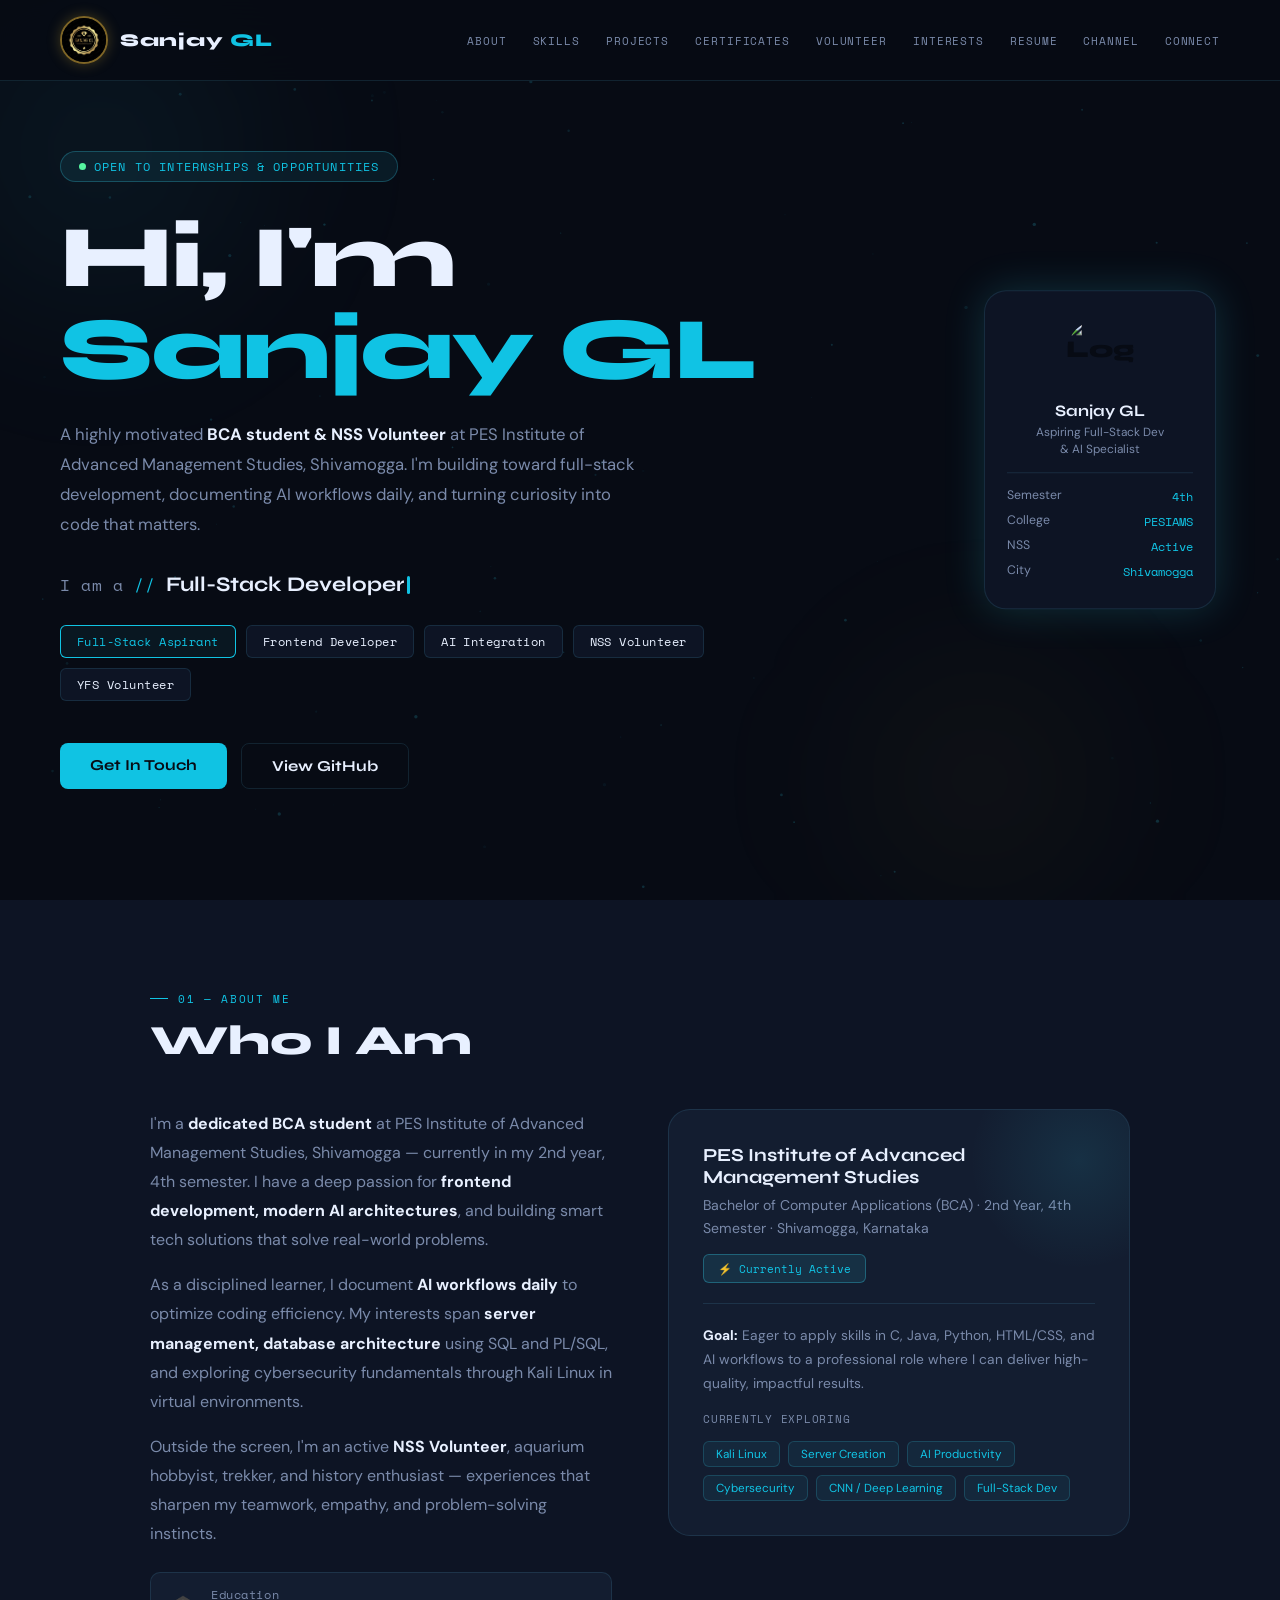
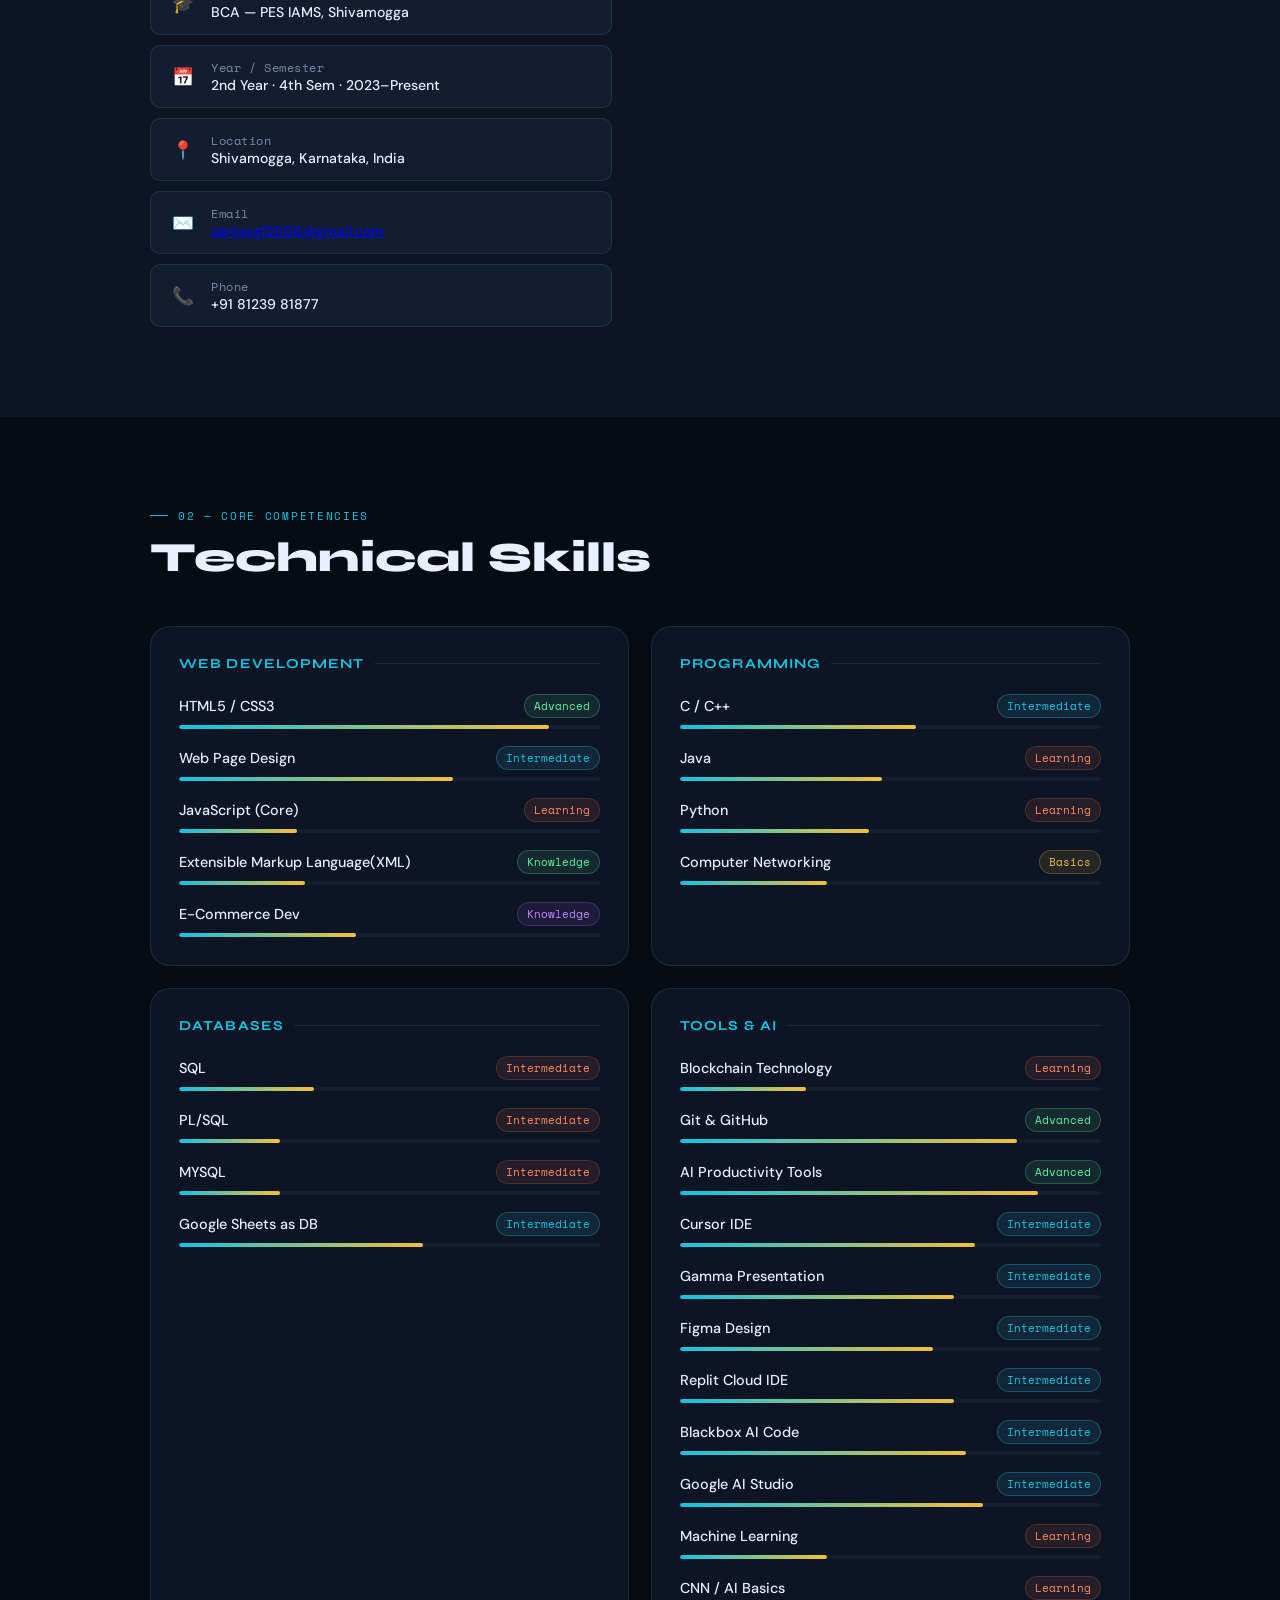
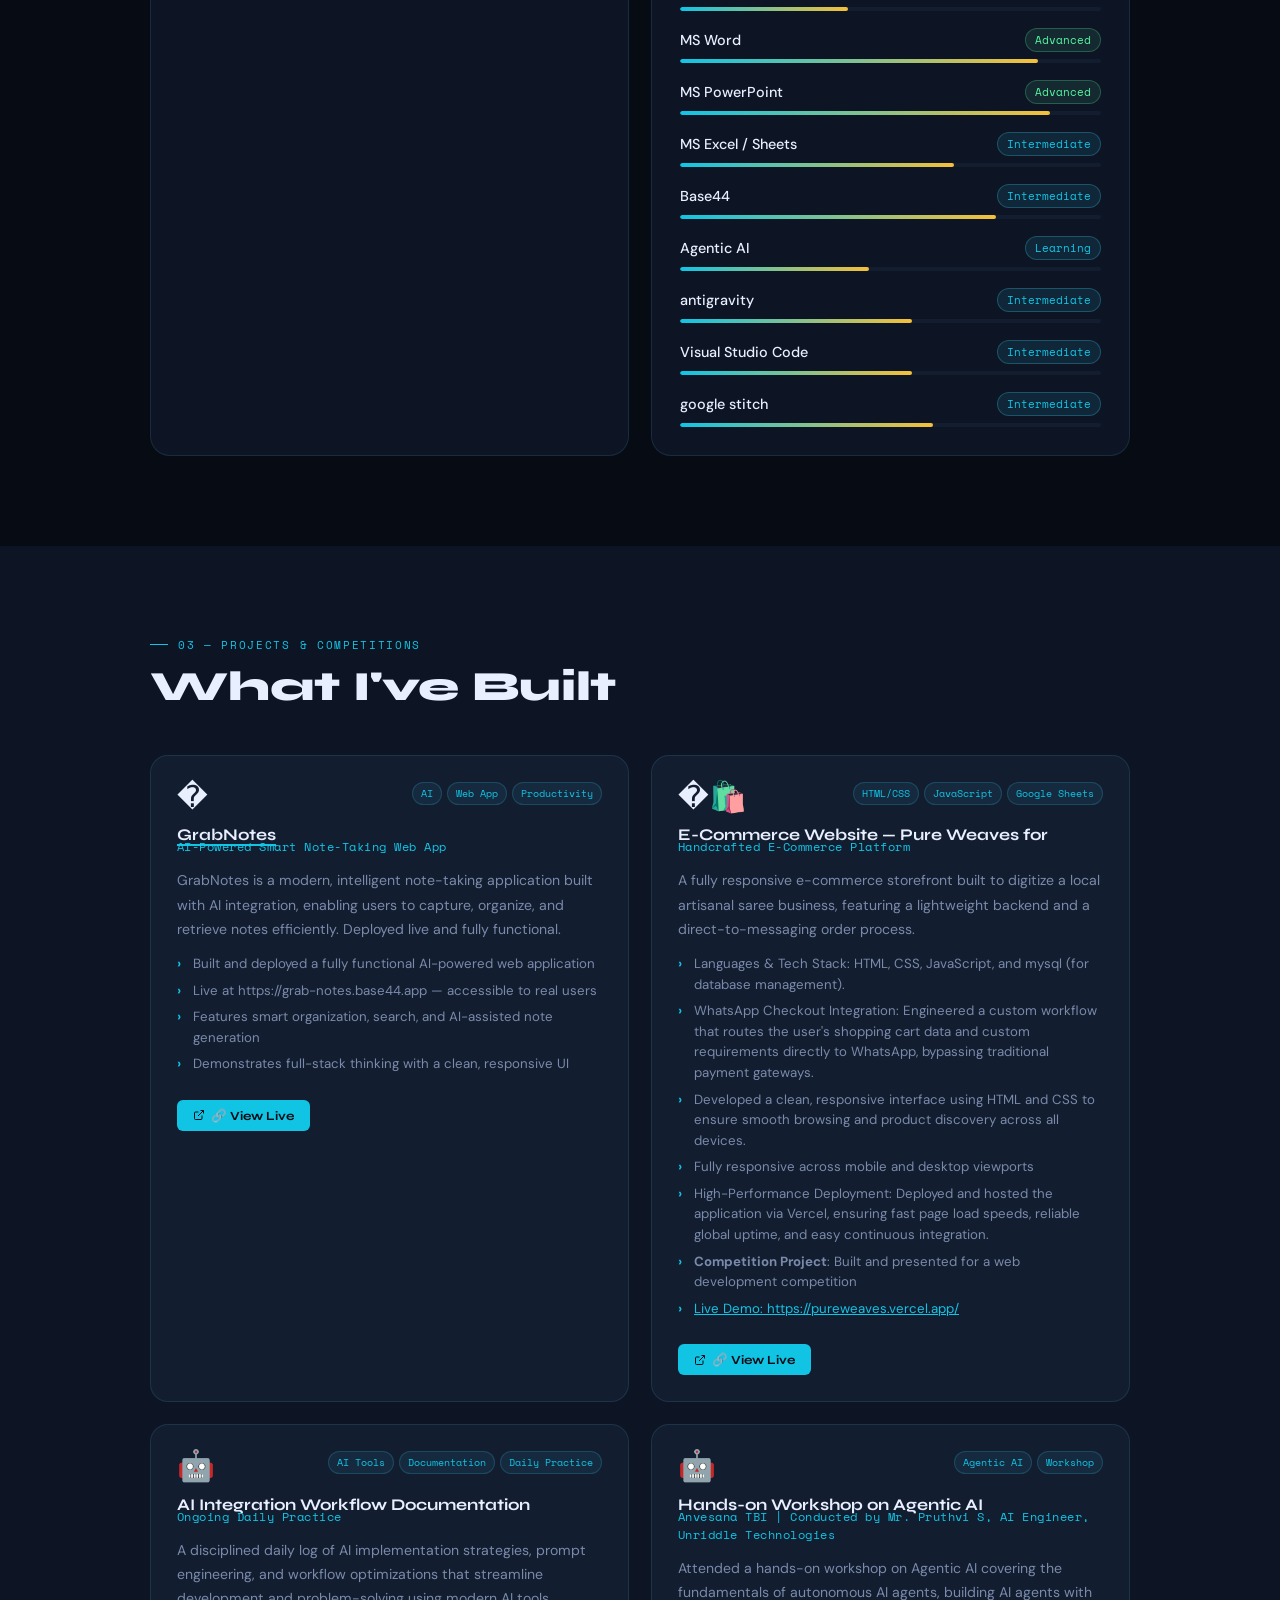
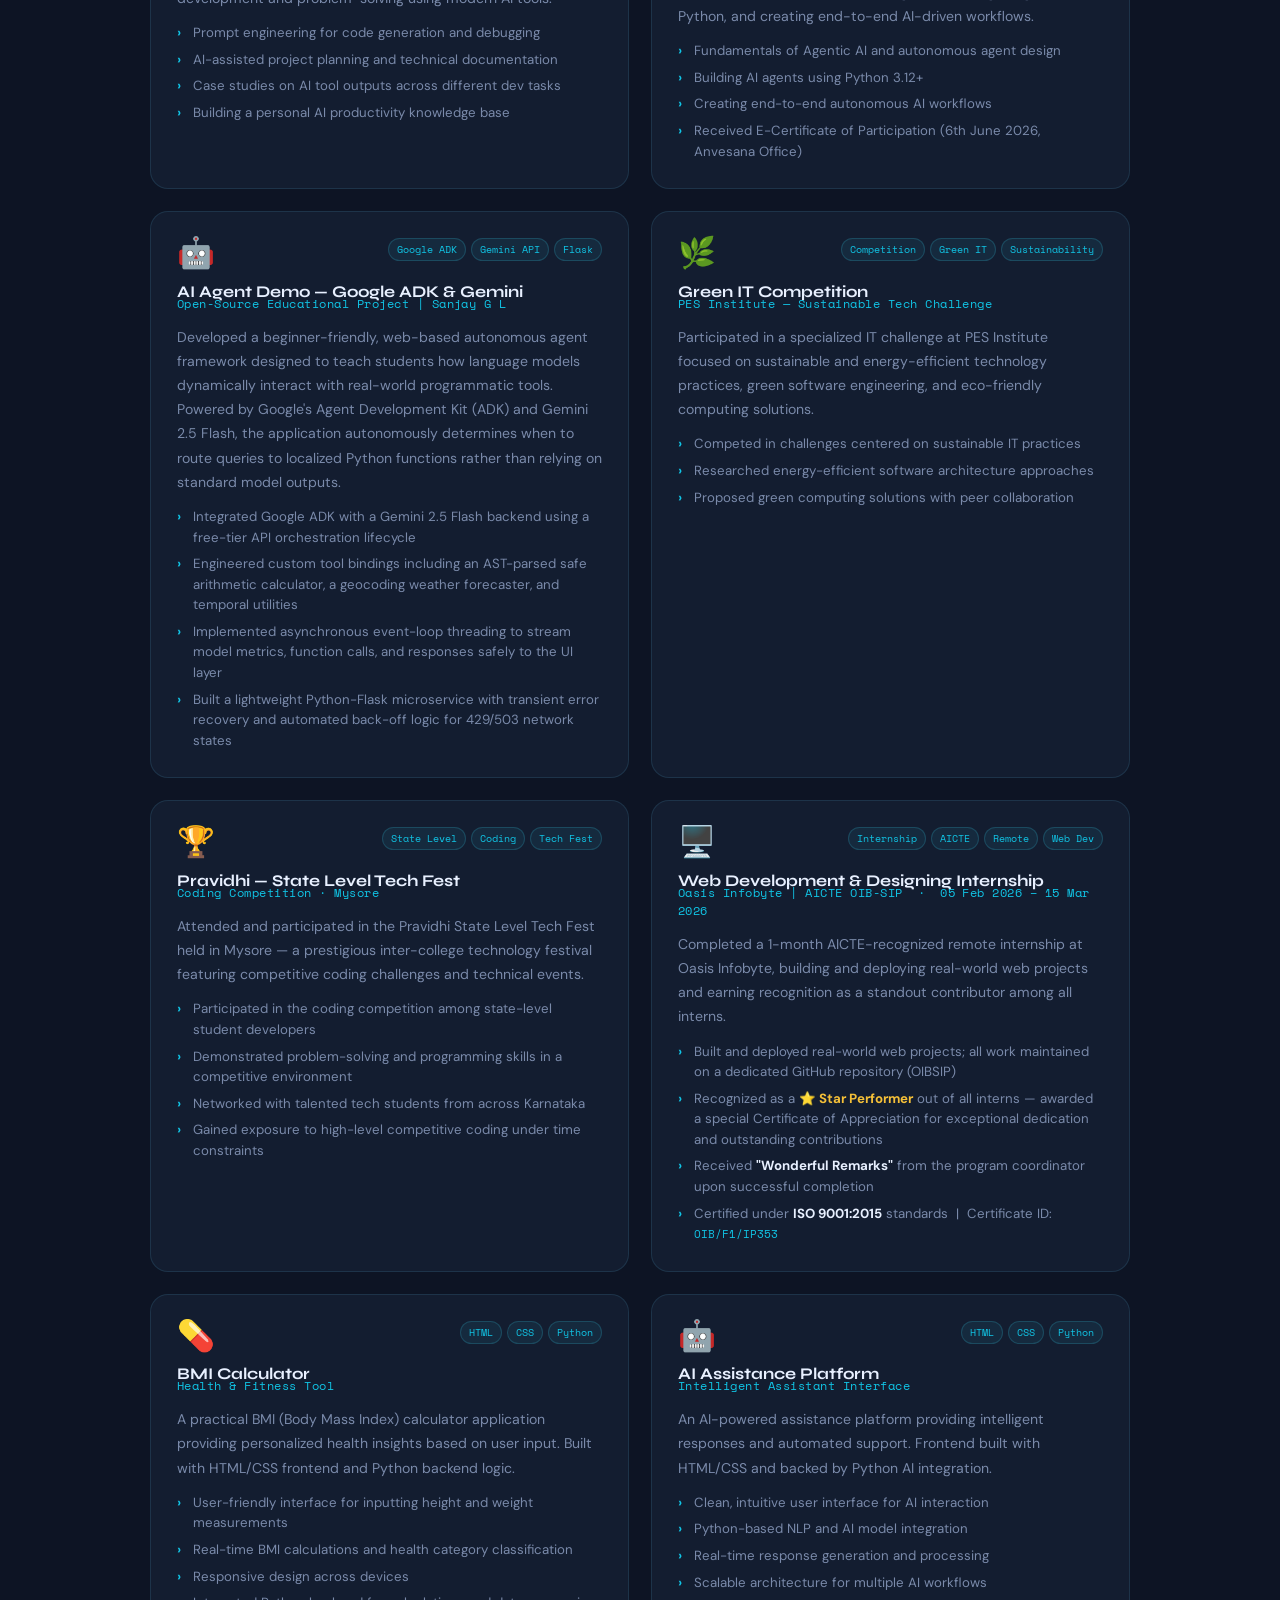
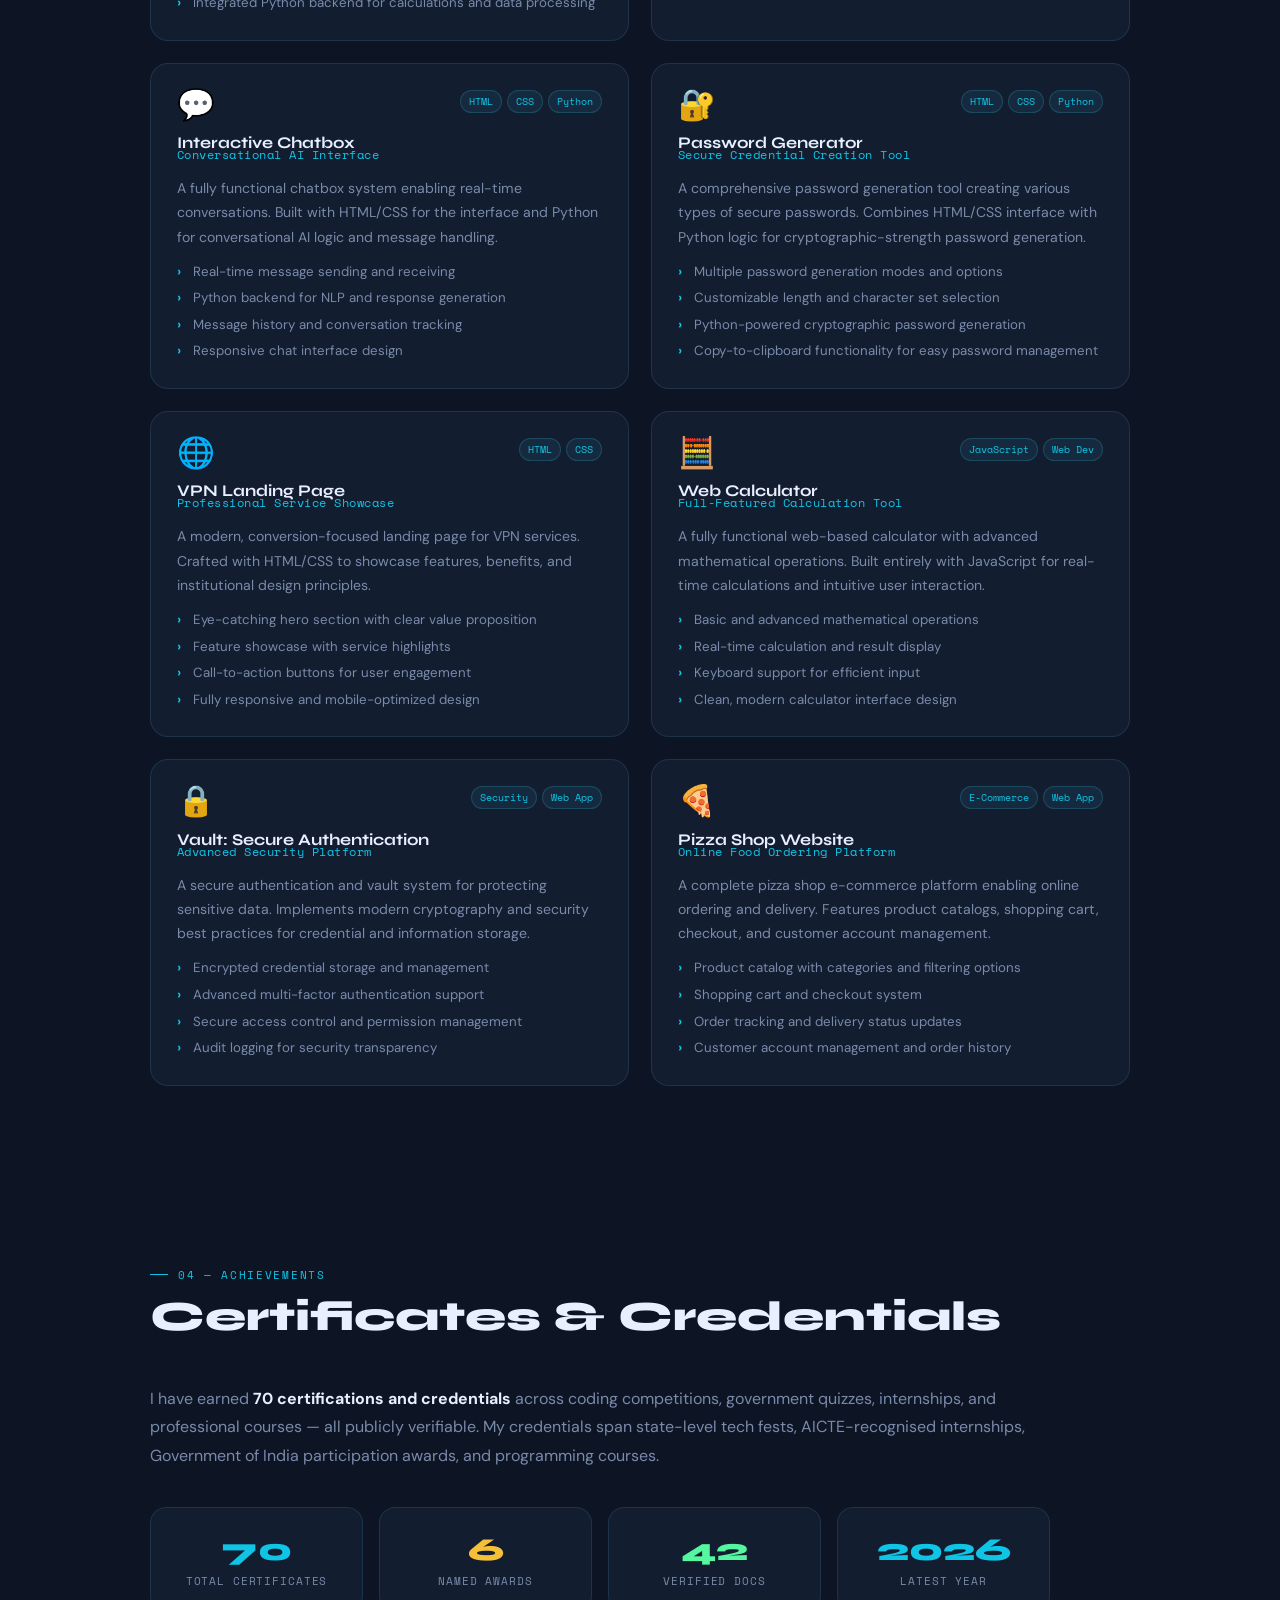
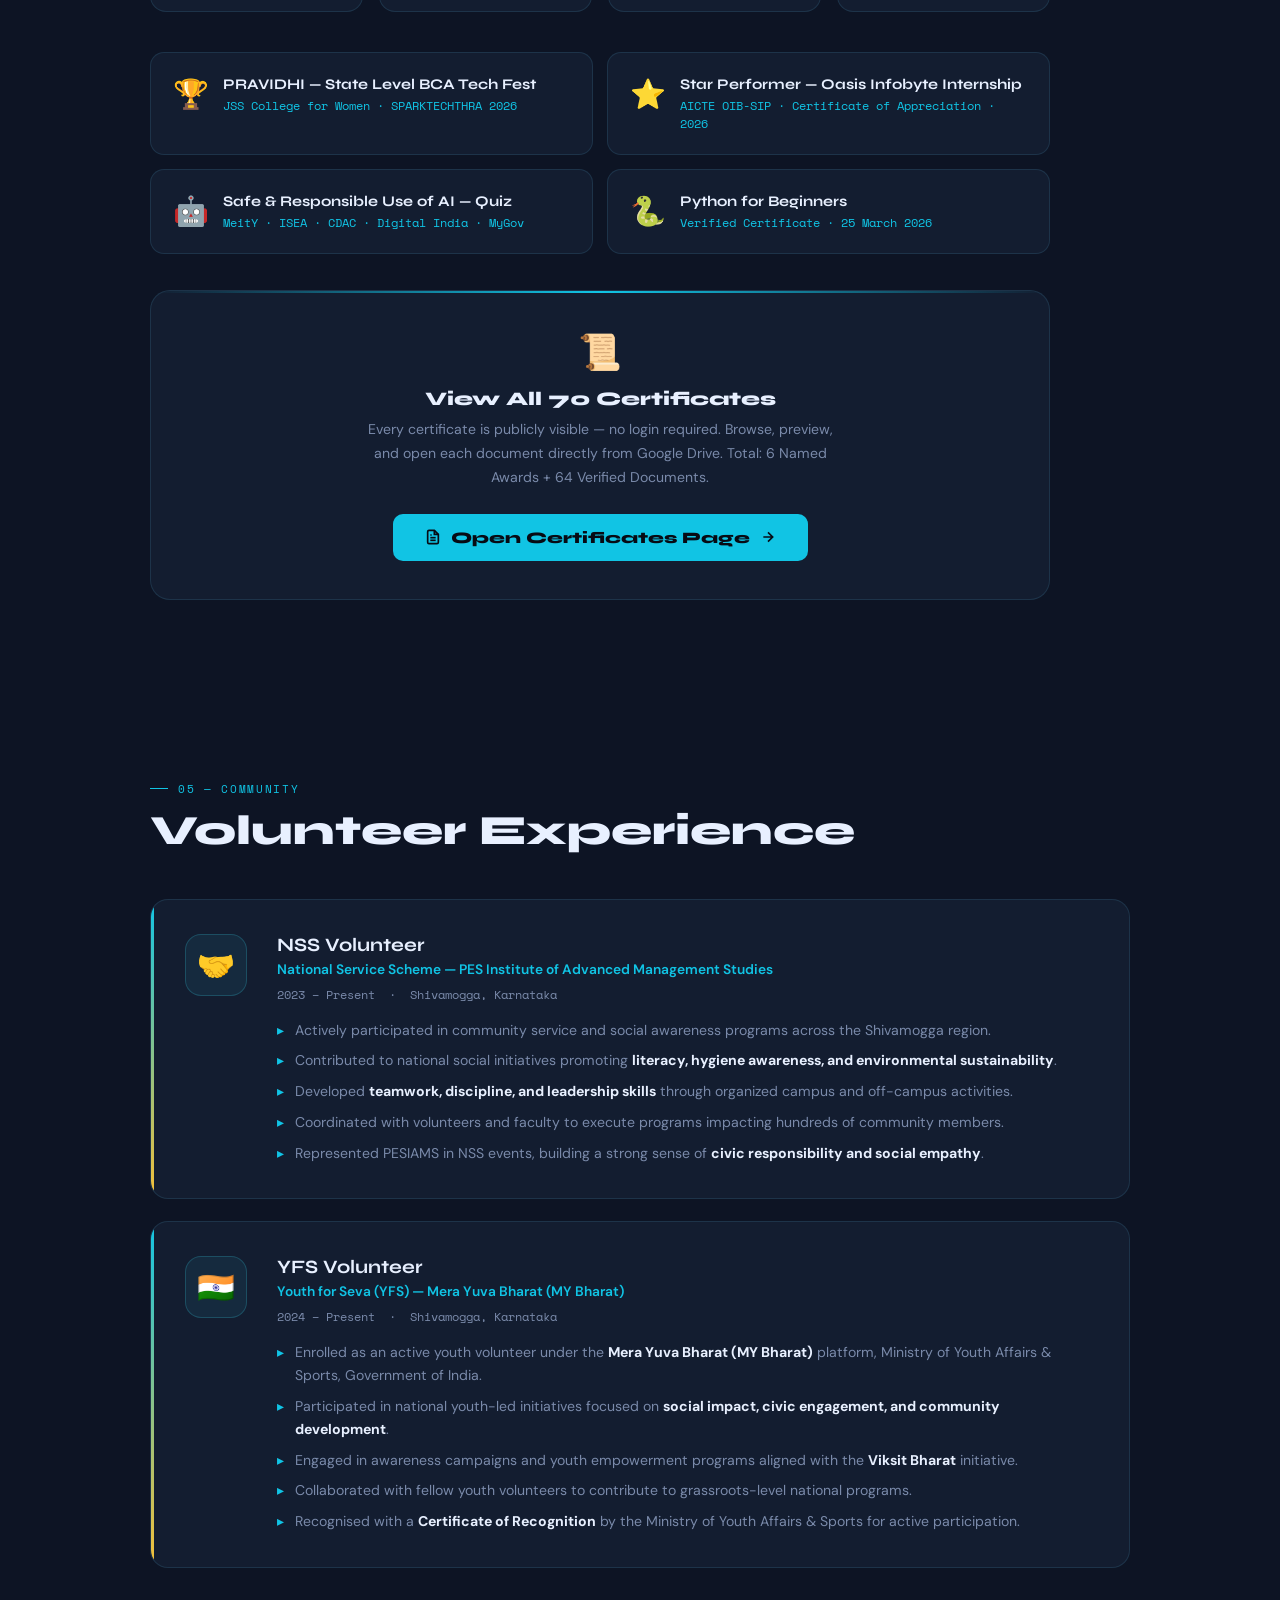
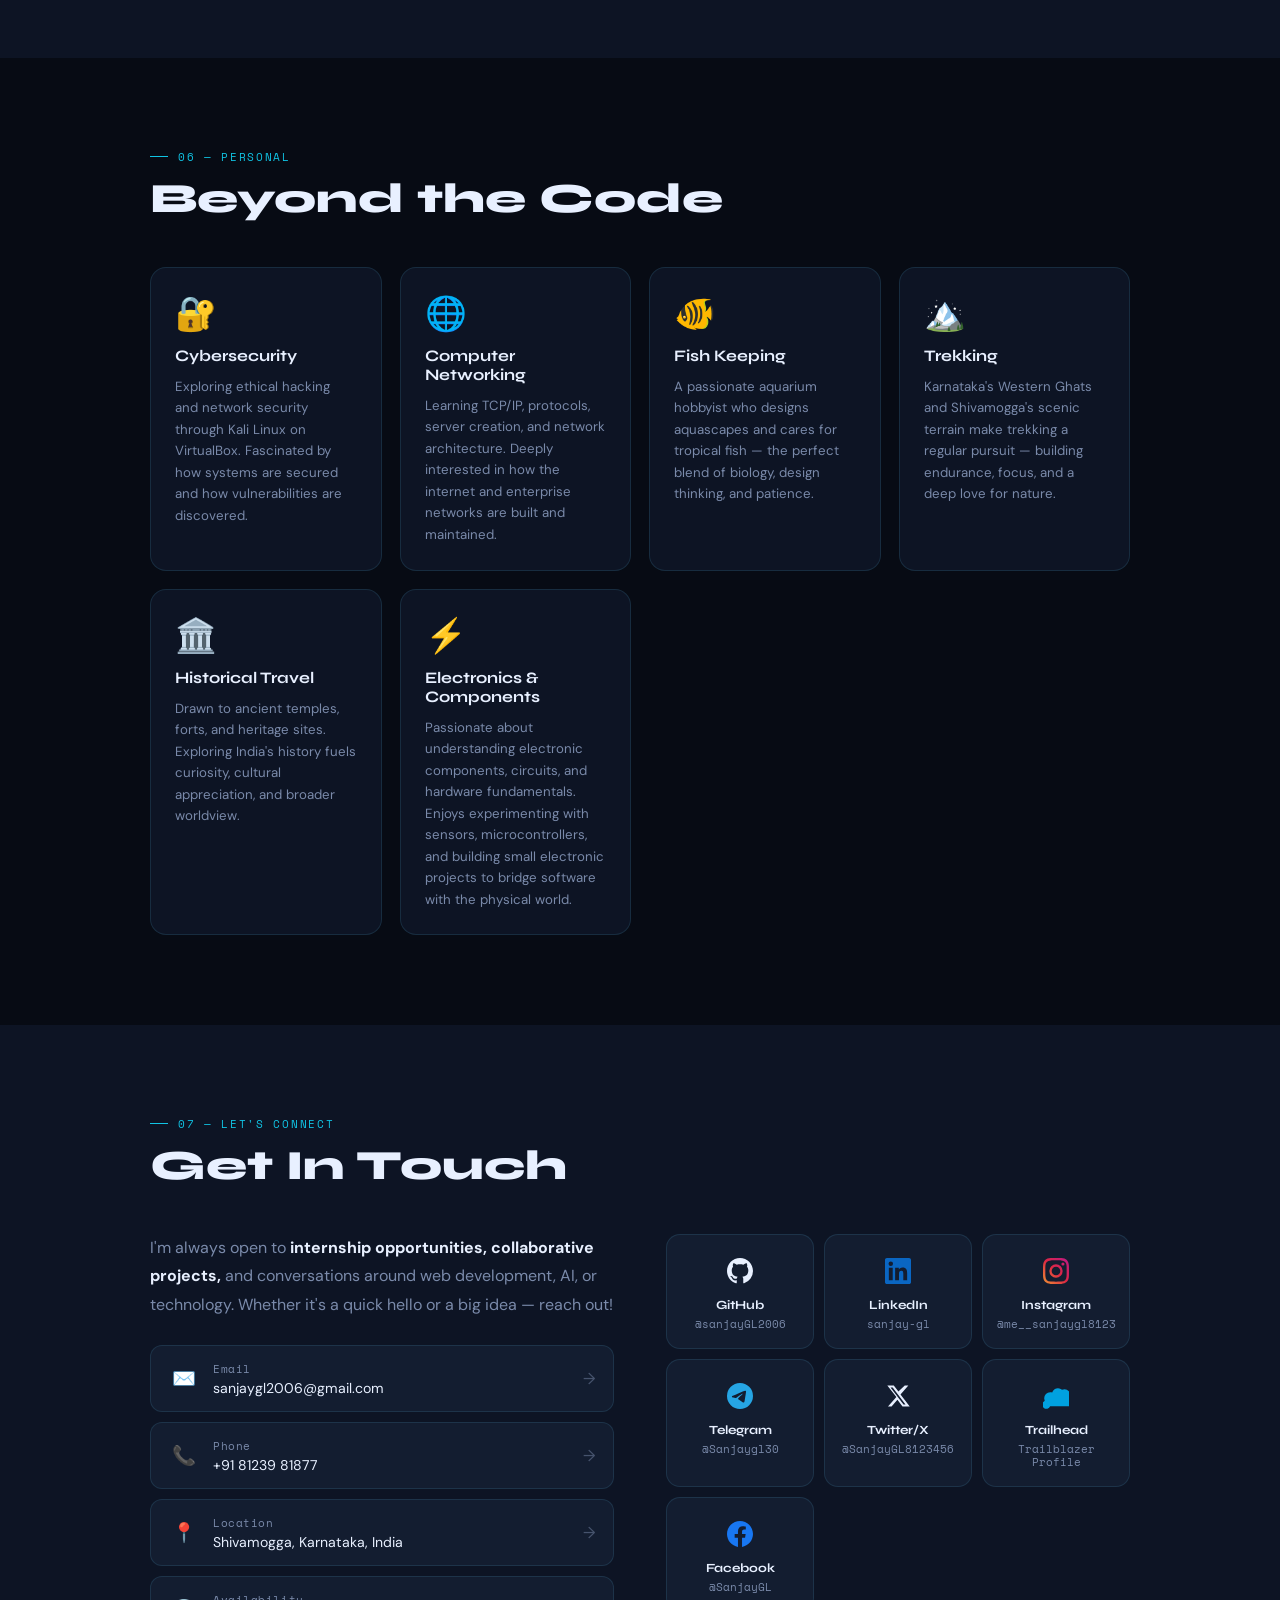
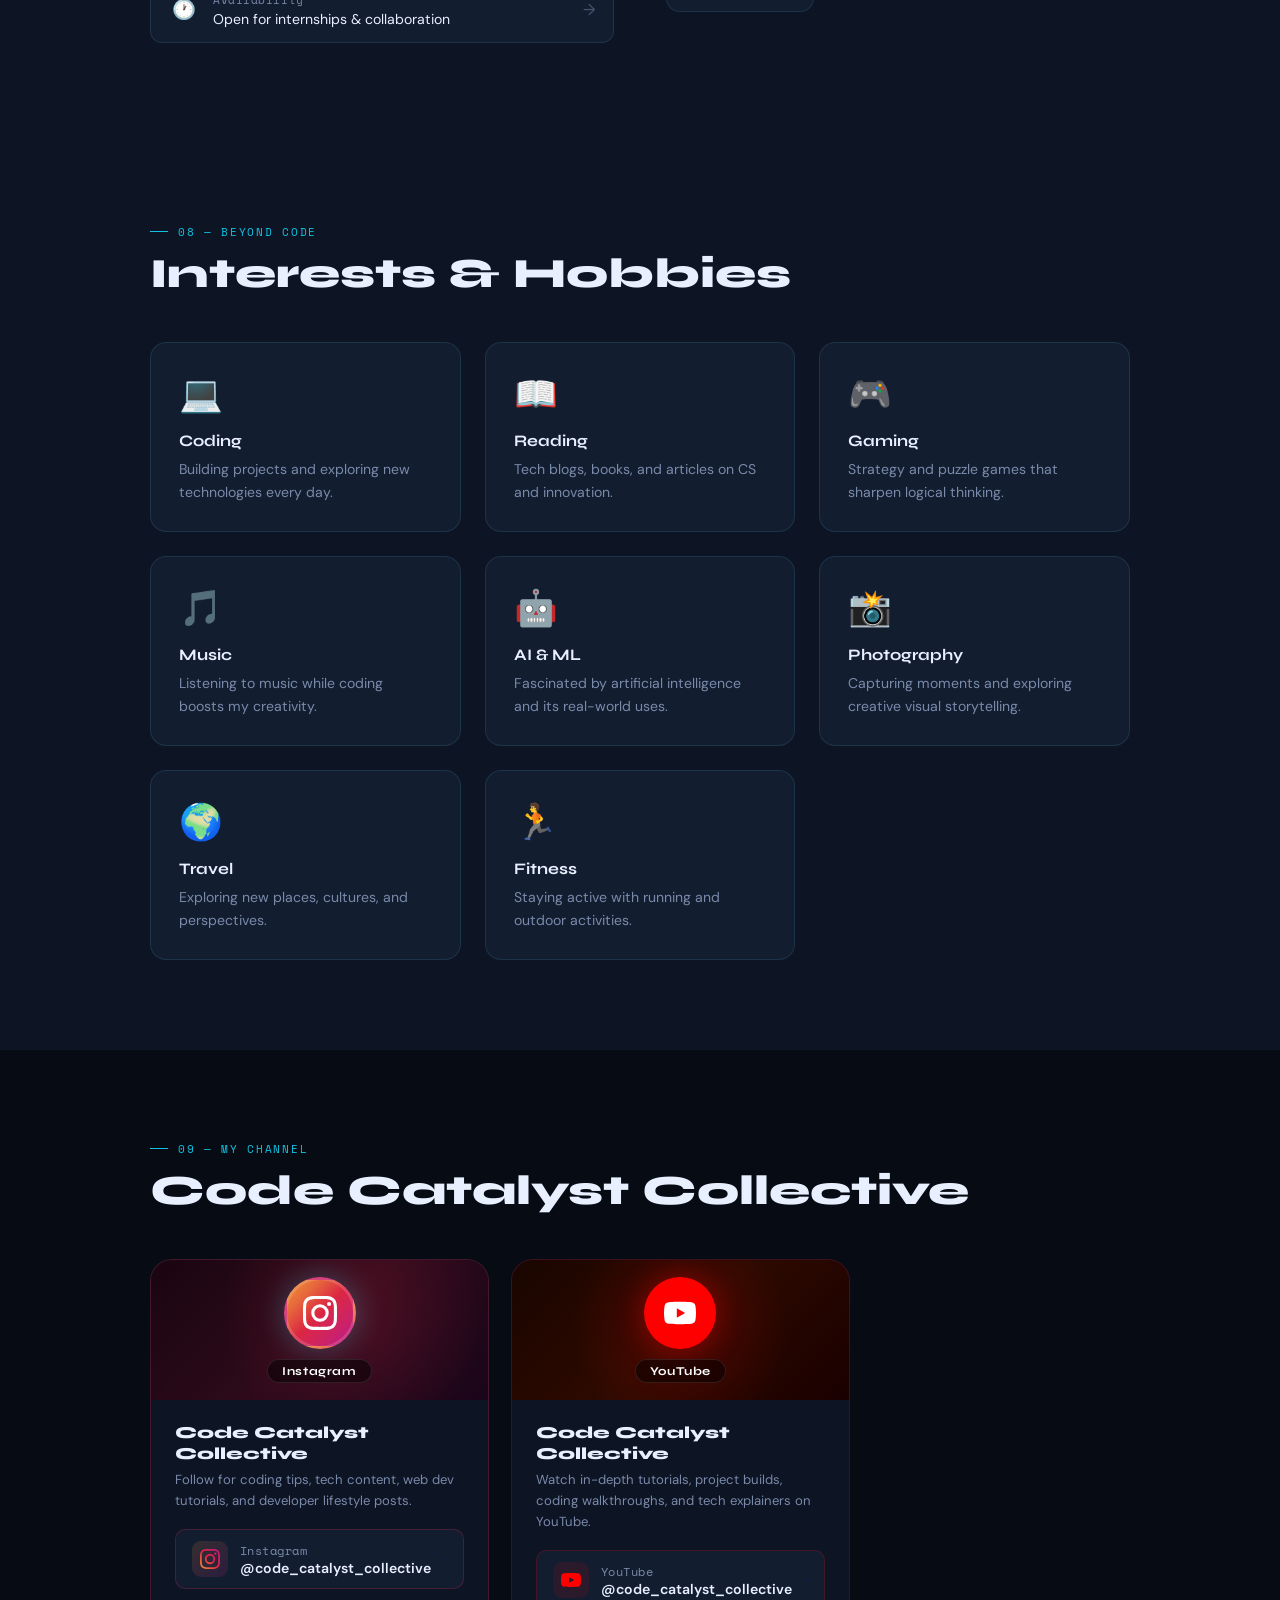
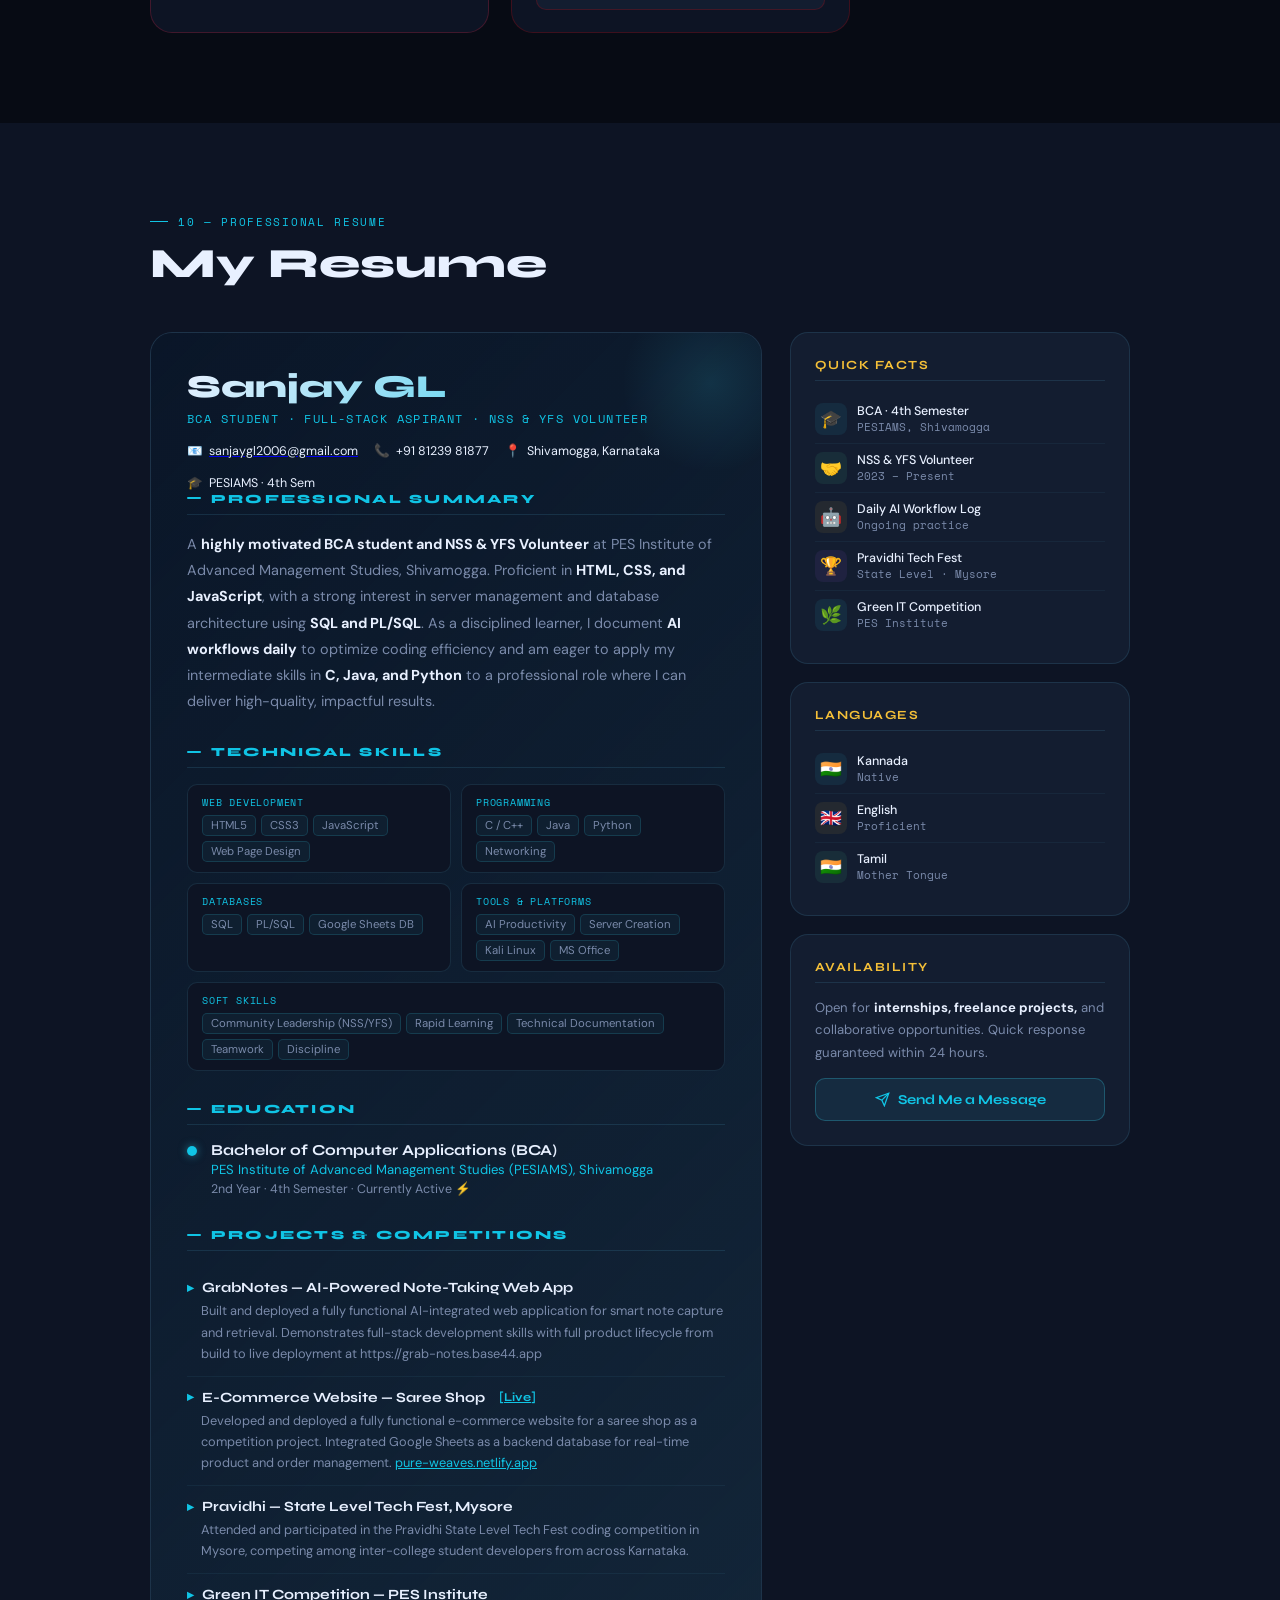
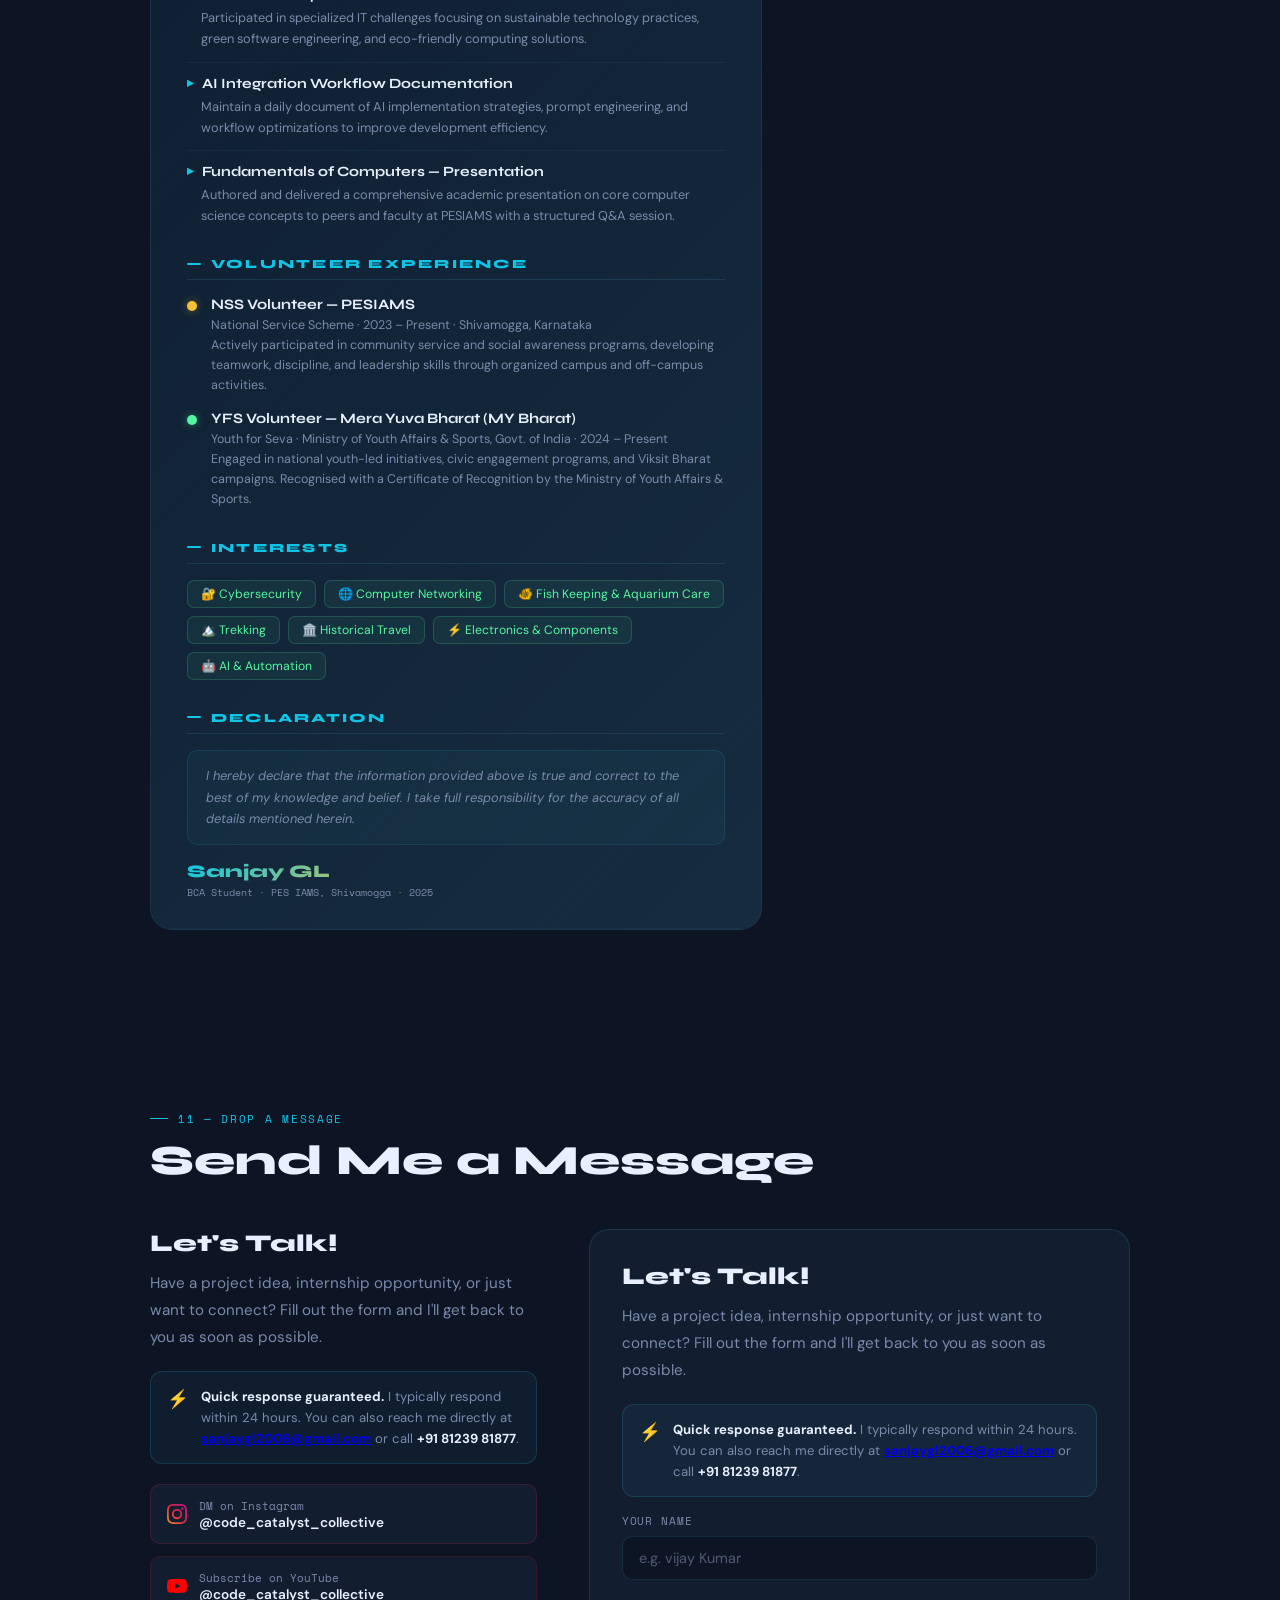
==== commit cb8b17a0: "fix the error" ====
--- a/index.html
+++ b/index.html
@@ -690,11 +690,15 @@
       <div class="skill-group stagger-child">
         <div class="skill-group-title">Databases</div>
         <div class="skill-item">
-          <div class="skill-row"><span class="skill-name">SQL</span><span class="skill-badge badge-lrn">Learning</span></div>
+          <div class="skill-row"><span class="skill-name">SQL</span><span class="skill-badge badge-lrn">Intermediate</span></div>
           <div class="skill-bar"><div class="skill-fill" style="width:32%"></div></div>
         </div>
         <div class="skill-item">
-          <div class="skill-row"><span class="skill-name">PL/SQL</span><span class="skill-badge badge-lrn">Learning</span></div>
+          <div class="skill-row"><span class="skill-name">PL/SQL</span><span class="skill-badge badge-lrn">Intermediate</span></div>
+          <div class="skill-bar"><div class="skill-fill" style="width:24%"></div></div>
+        </div>
+         <div class="skill-item">
+          <div class="skill-row"><span class="skill-name">MYSQL</span><span class="skill-badge badge-lrn">Intermediate</span></div>
           <div class="skill-bar"><div class="skill-fill" style="width:24%"></div></div>
         </div>
         <div class="skill-item">
@@ -1451,8 +1455,6 @@
             <div class="resume-contact-item">📍 <span>Shivamogga, Karnataka</span></div>
             <div class="resume-contact-item">🎓 <span>PESIAMS · 4th Sem</span></div>
           </div>
-          <a class="resume-print-btn" href="Sanjay_GL_Resume.docx" download style="margin-top:20px;max-width:260px;">📄 Download Resume</a>
-        </div>
 
           <!-- Professional Summary -->
           <div class="resume-section">
@@ -1533,7 +1535,7 @@
               <div class="resume-project-desc">Built and deployed a fully functional AI-integrated web application for smart note capture and retrieval. Demonstrates full-stack development skills with full product lifecycle from build to live deployment at https://grab-notes.base44.app</div>
             </div>
             <div class="resume-project-item">
-              <div class="resume-project-name">E-Commerce Website — Saree Shop <a href="https://pure-weaves.netlify.app/" target="_blank" rel="noopener" style="color:var(--accent);font-size:0.85em;margin-left:6px;text-decoration:underline;">[Live]</a></div>
+              <div class="resume-project-name">E-Commerce Website — Saree Shop <a href="https://pureweaves.vercel.app/" target="_blank" rel="noopener" style="color:var(--accent);font-size:0.85em;margin-left:6px;text-decoration:underline;">[Live]</a></div>
               <div class="resume-project-desc">Developed and deployed a fully functional e-commerce website for a saree shop as a competition project. Integrated Google Sheets as a backend database for real-time product and order management. <a href="https://pure-weaves.netlify.app/" target="_blank" rel="noopener" style="color:var(--accent);text-decoration:underline;">pure-weaves.netlify.app</a></div>
             </div>
             <div class="resume-project-item">
@@ -1662,17 +1664,6 @@
   </div>
 </section>
 
-<!-- ── DECLARATION ── -->
-<section id="declaration">
-  <div class="section-inner">
-    <div class="decl-box reveal">
-      <div class="decl-quote">"</div>
-      <p class="decl-text">I hereby declare that all the information provided in this portfolio is true and correct to the best of my knowledge and belief. I take full responsibility for the accuracy of the details mentioned herein.</p>
-      <div class="decl-sig">Sanjay GL</div>
-      <div class="decl-sig-sub">BCA Student · PES IAMS, Shivamogga · 2025</div>
-    </div>
-  </div>
-</section>
 
 
 <!-- ── MESSAGE BOX ── -->
@@ -1752,6 +1743,18 @@
           <button onclick="resetForm()" style="margin-top:14px;padding:9px 22px;border-radius:8px;background:var(--surface2);border:1px solid var(--border);color:var(--text);font-family:'Syne',sans-serif;font-weight:600;cursor:pointer;font-size:0.85rem;">Send Another</button>
         </div>
       </div>
+    </div>
+  </div>
+</section>
+
+<!-- ── DECLARATION ── -->
+<section id="declaration">
+  <div class="section-inner">
+    <div class="decl-box reveal">
+      <div class="decl-quote">"</div>
+      <p class="decl-text">I hereby declare that all the information provided in this portfolio is true and correct to the best of my knowledge and belief. I take full responsibility for the accuracy of the details mentioned herein.</p>
+      <div class="decl-sig">Sanjay GL</div>
+      <div class="decl-sig-sub">BCA Student · PES IAMS, Shivamogga · 2025</div>
     </div>
   </div>
 </section>
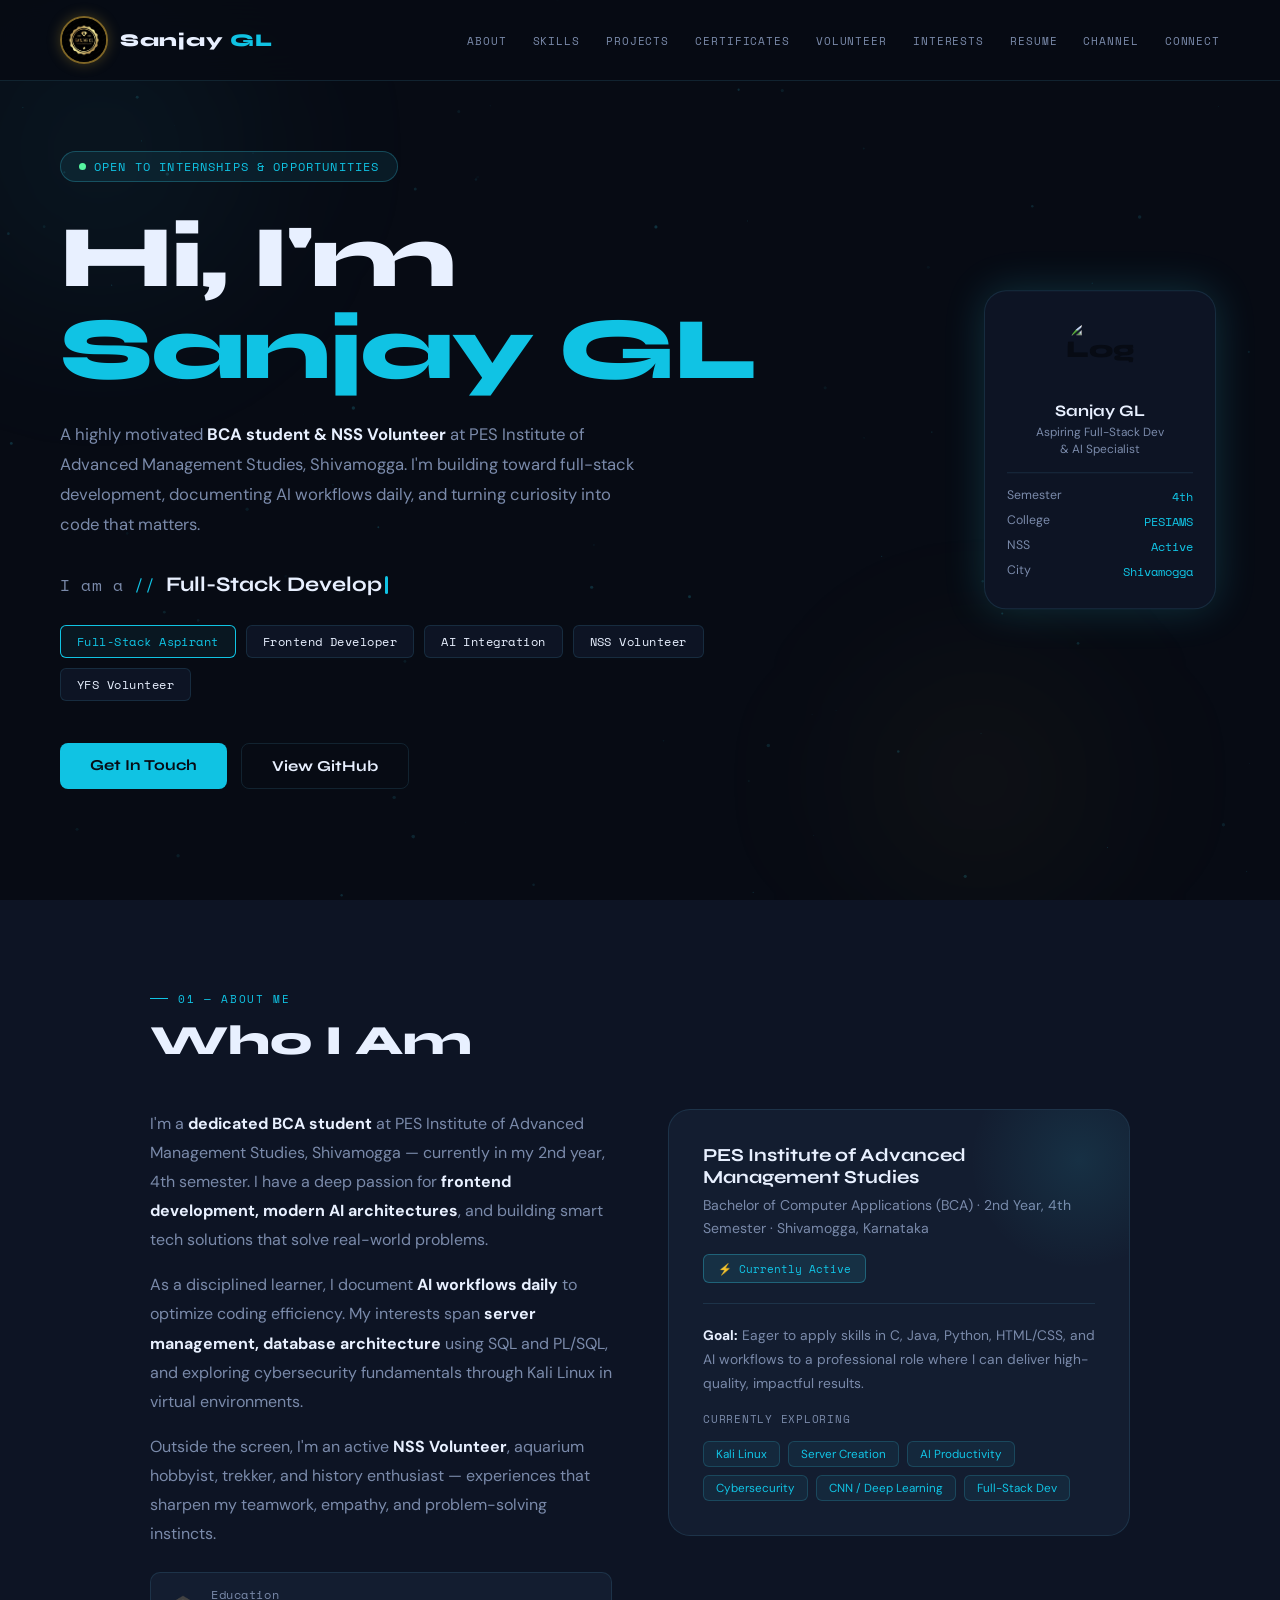
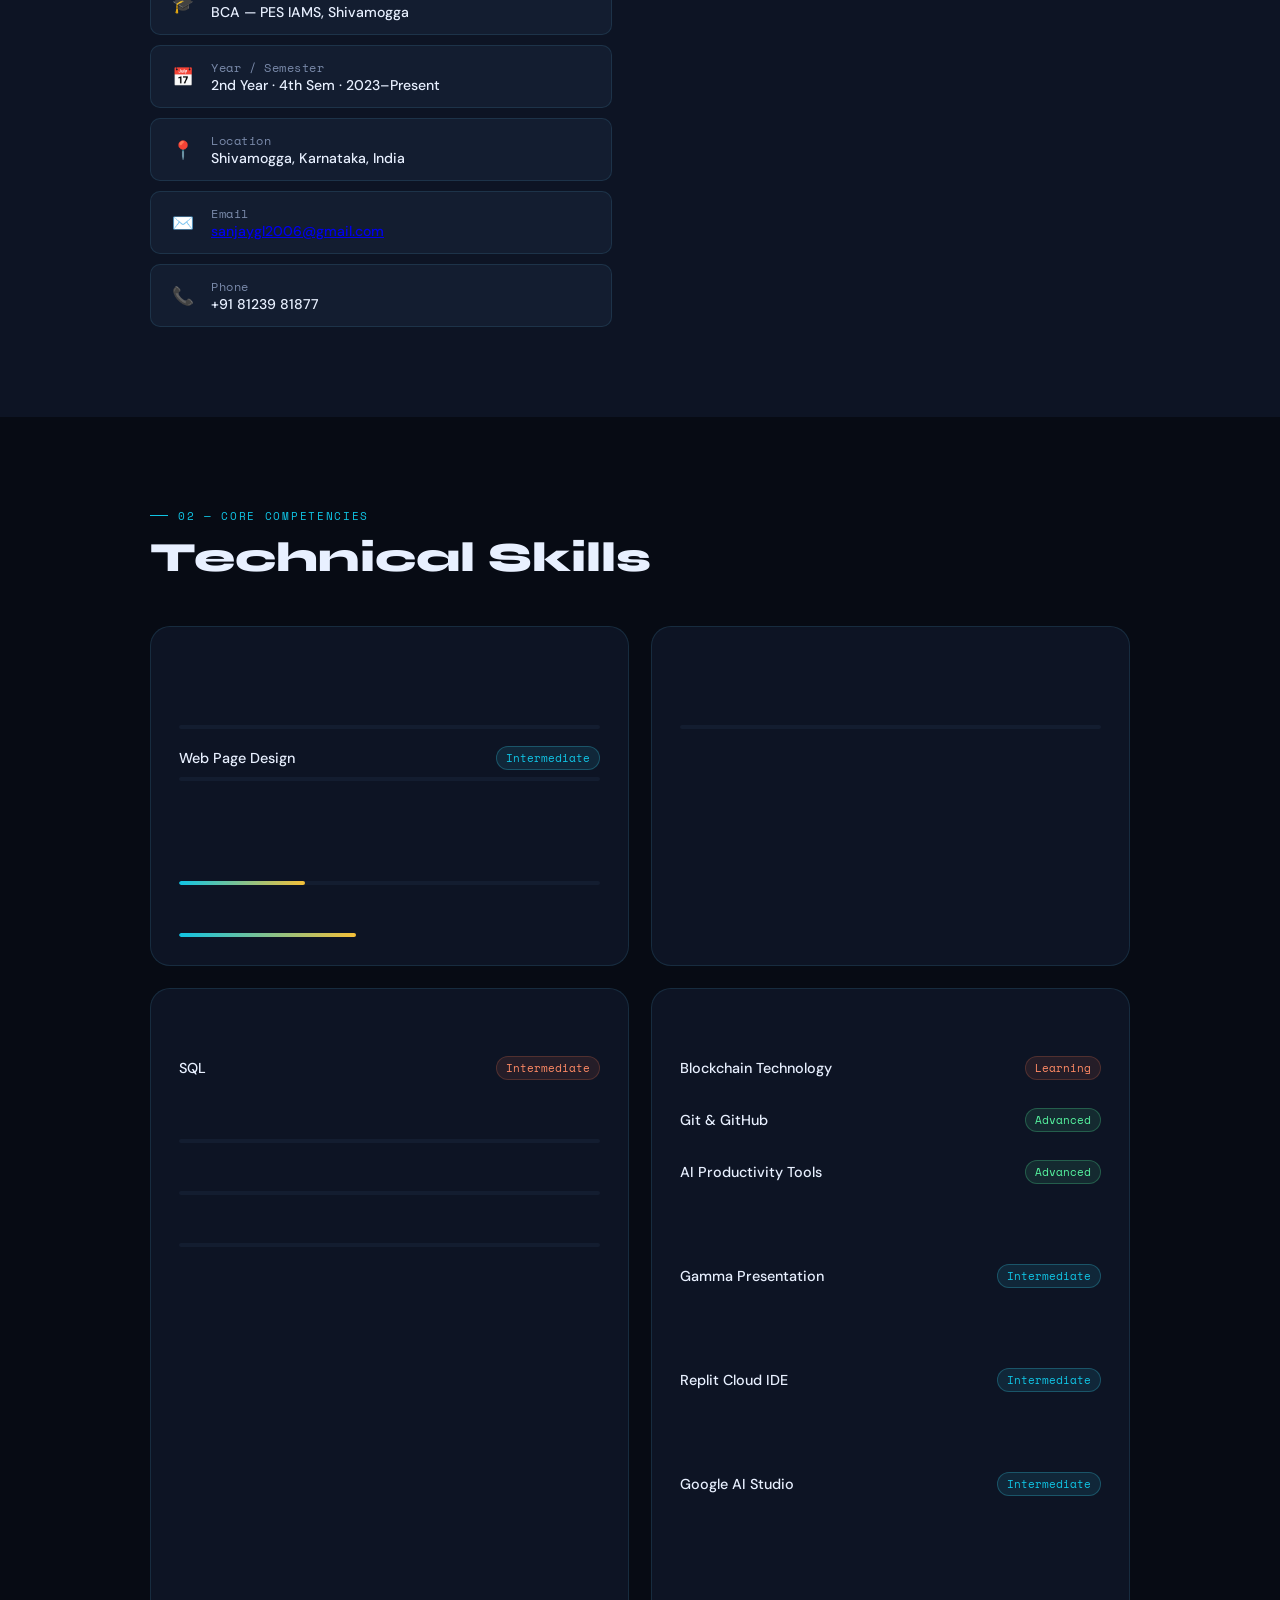
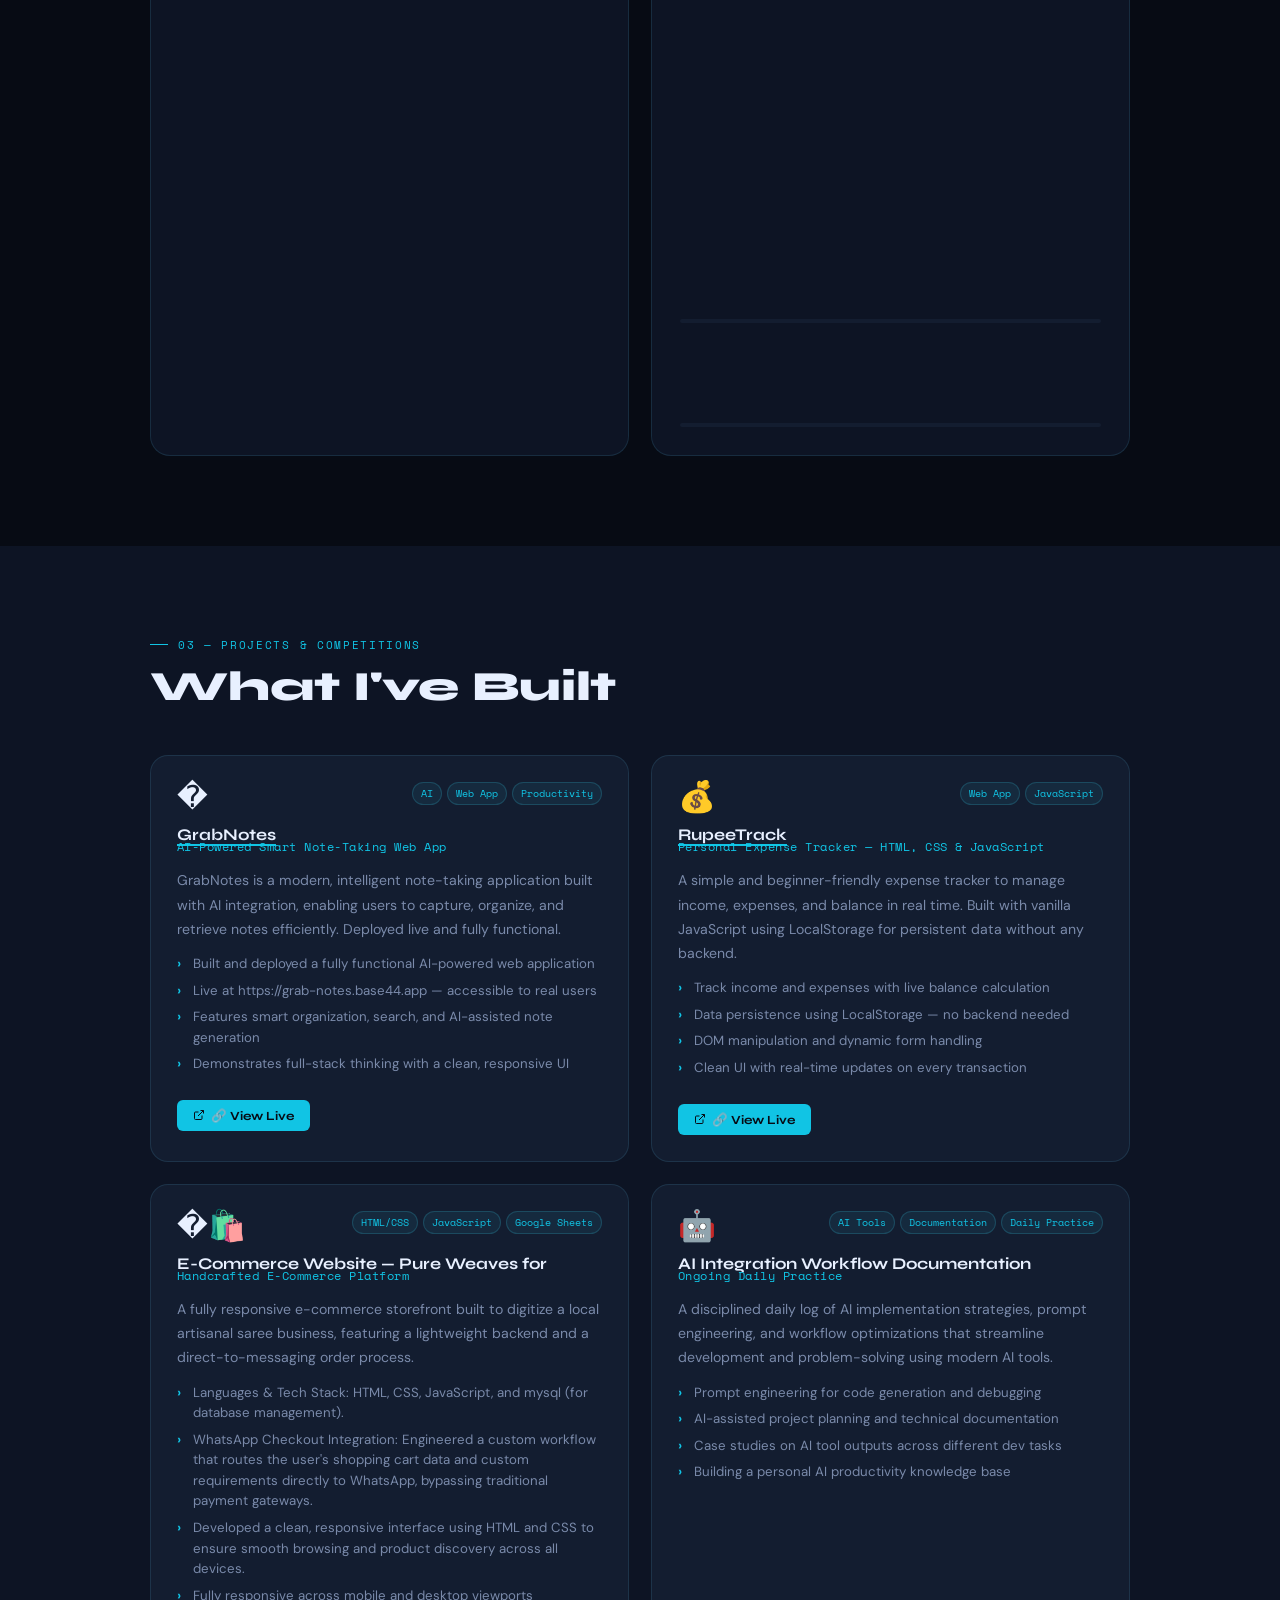
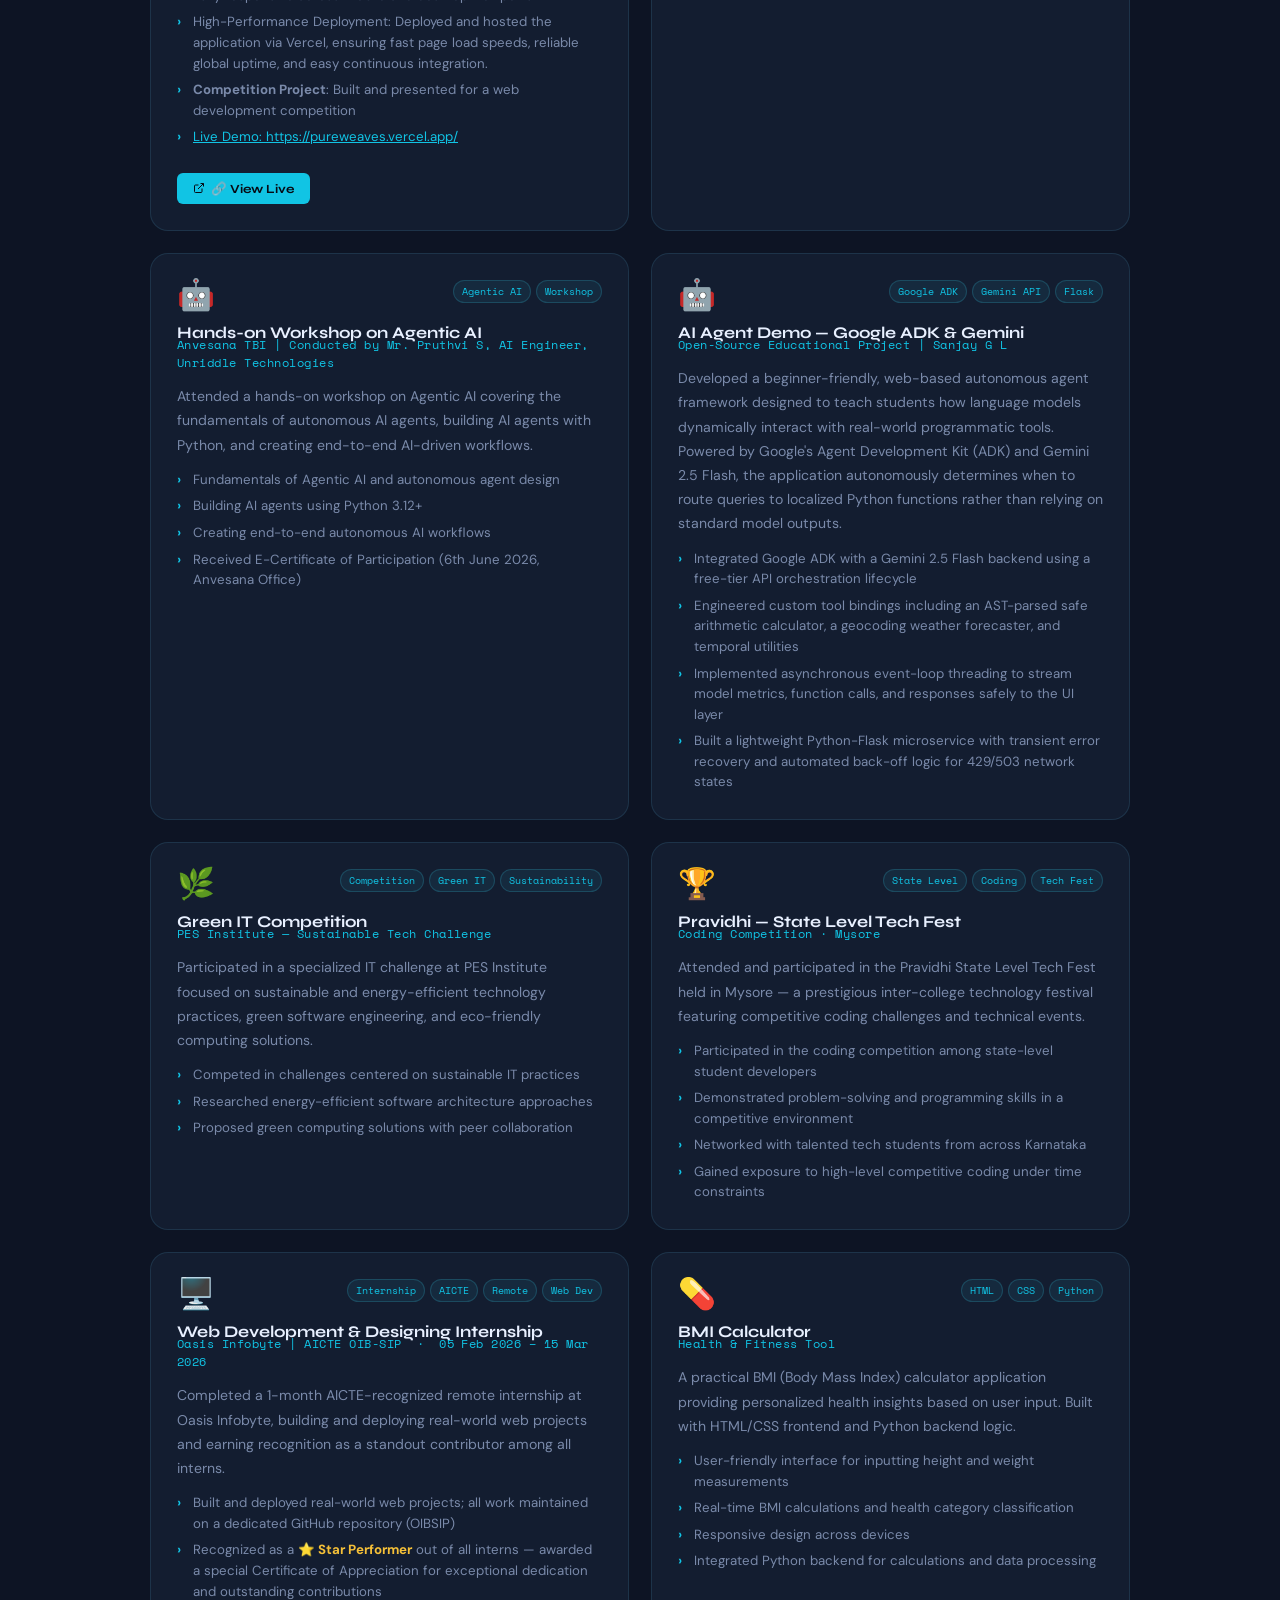
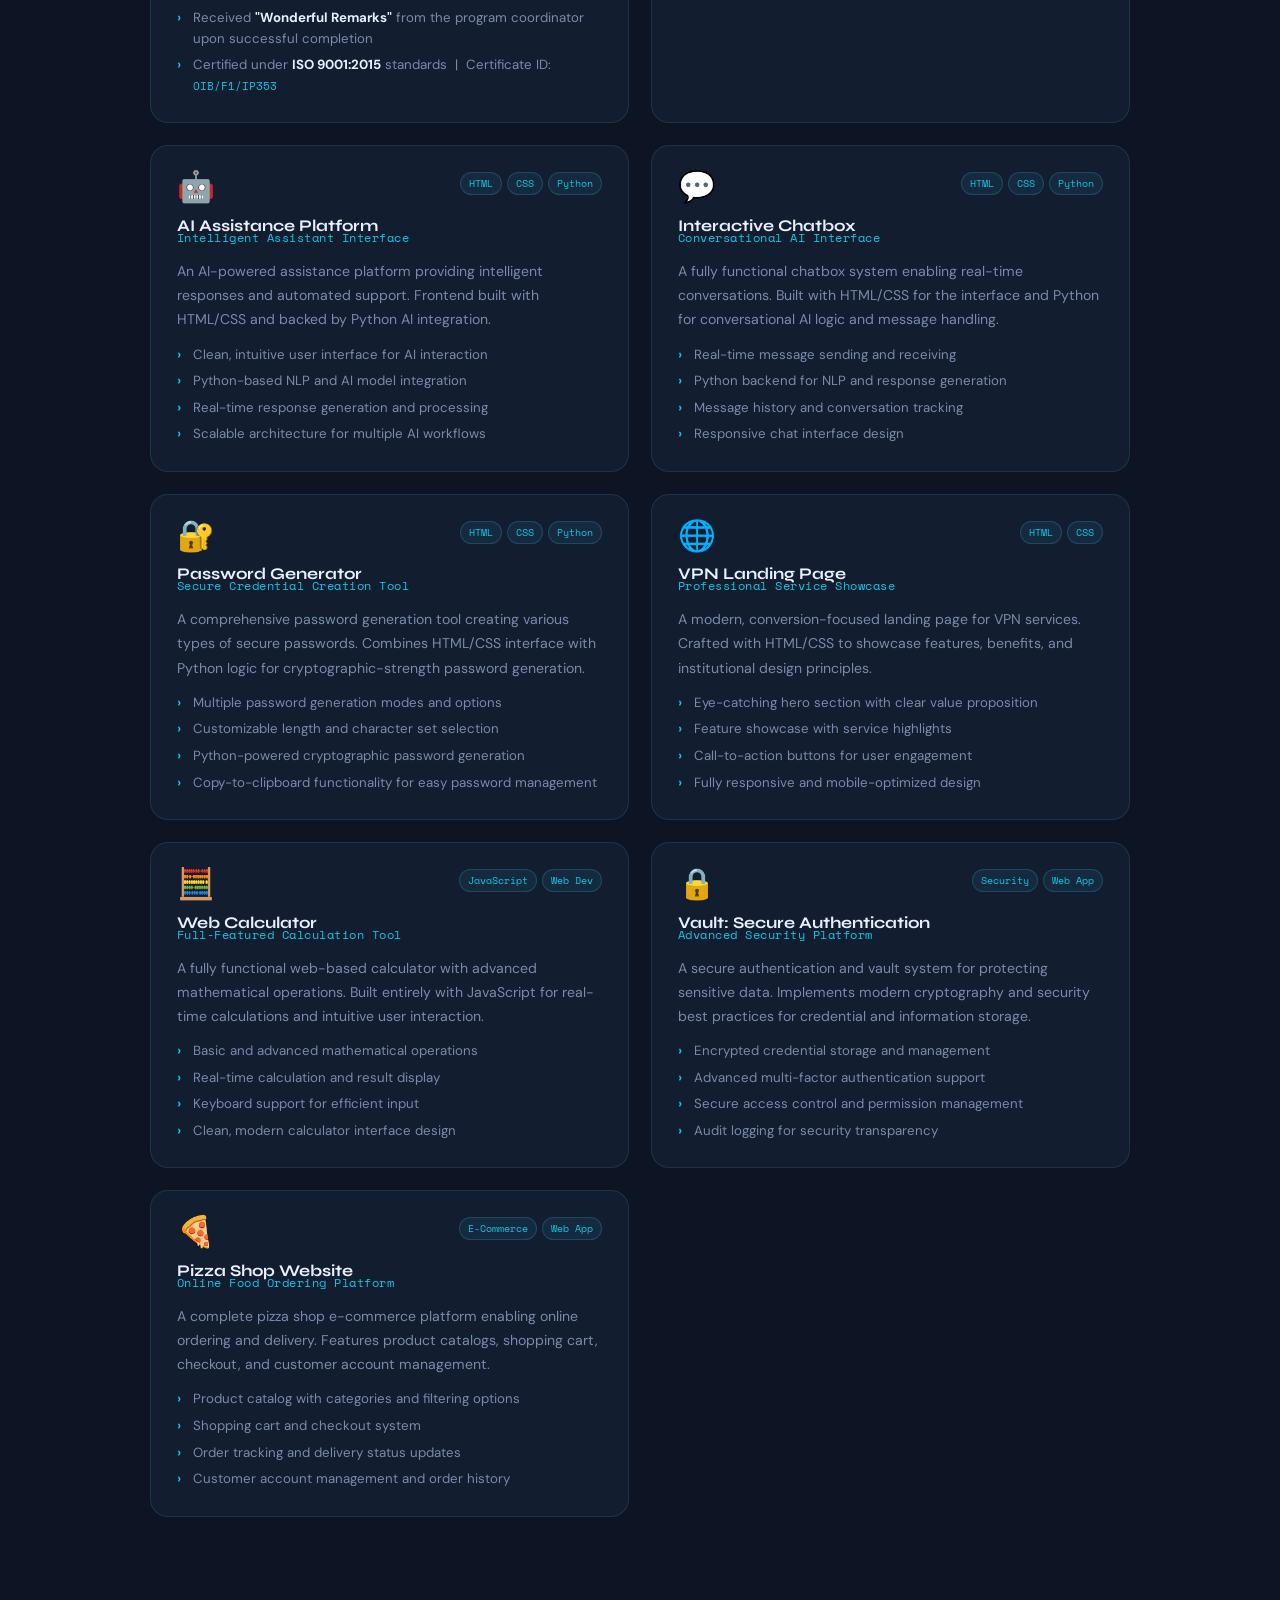
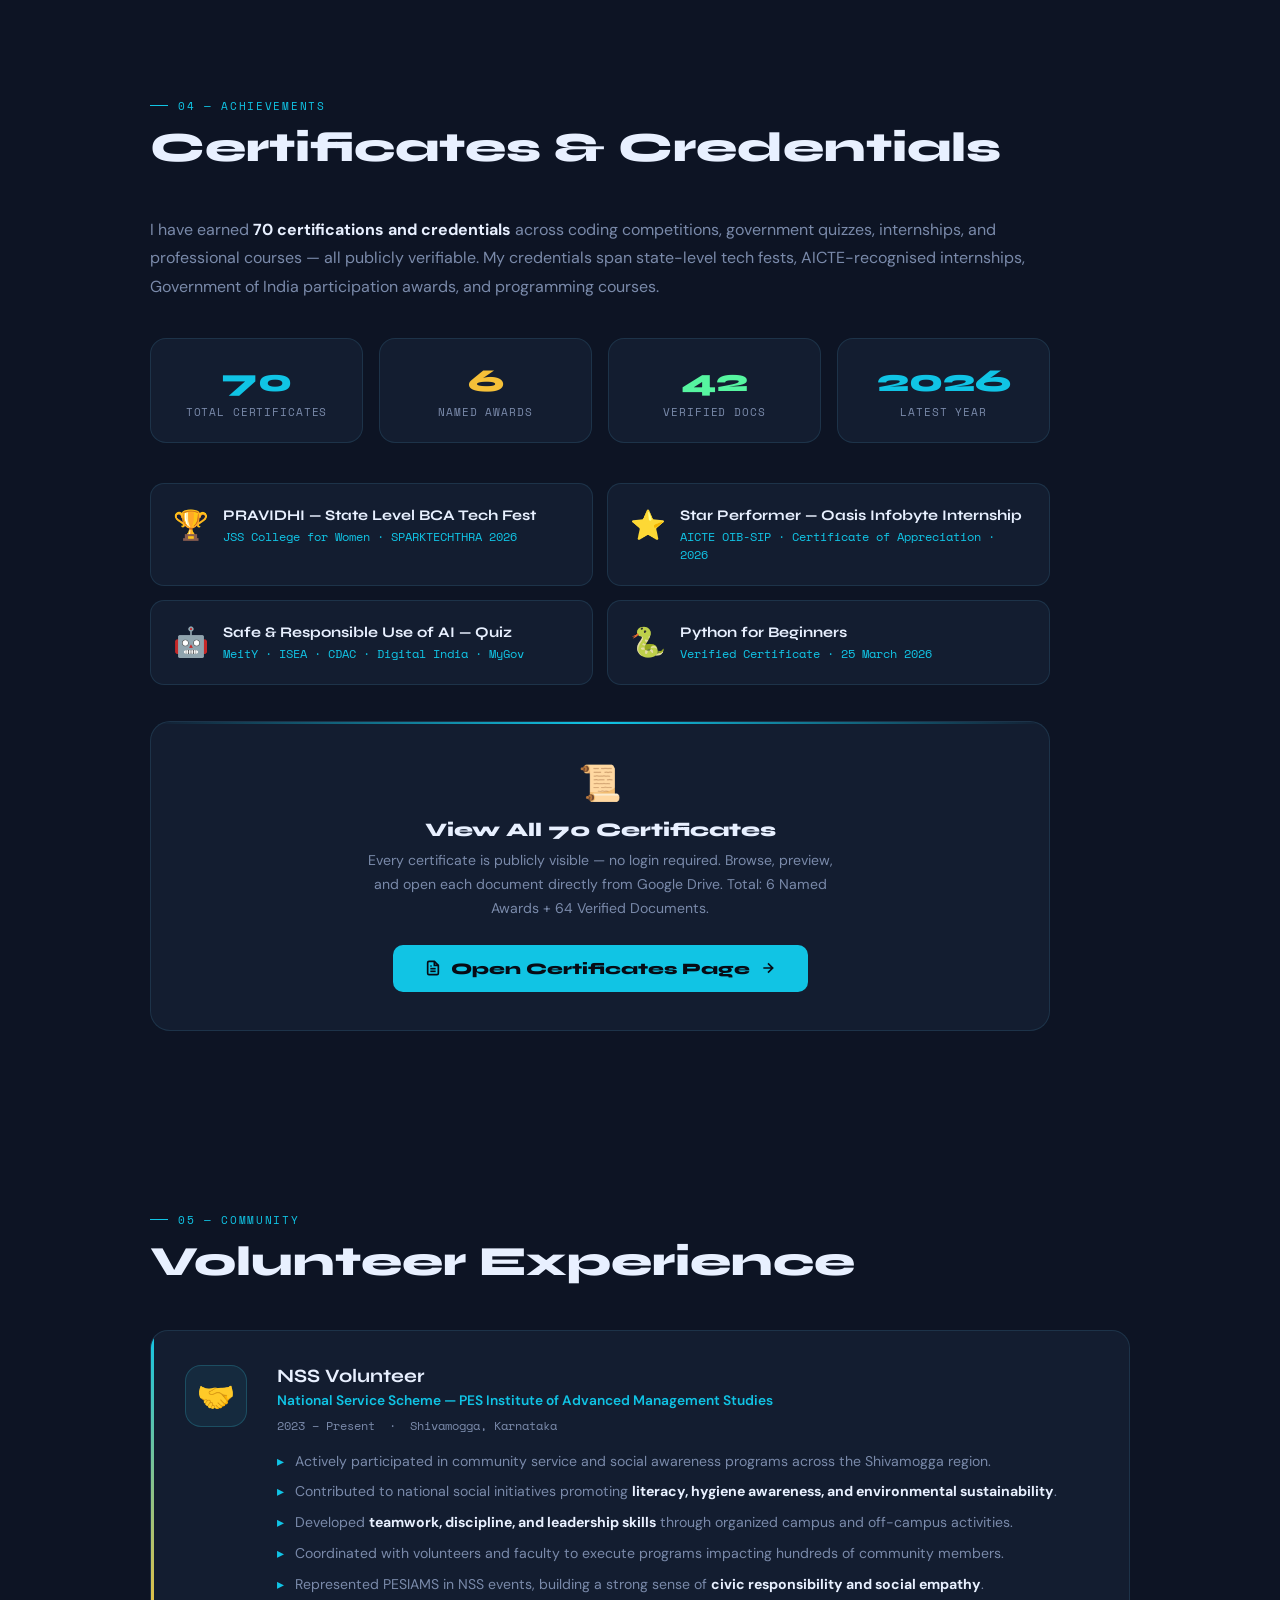
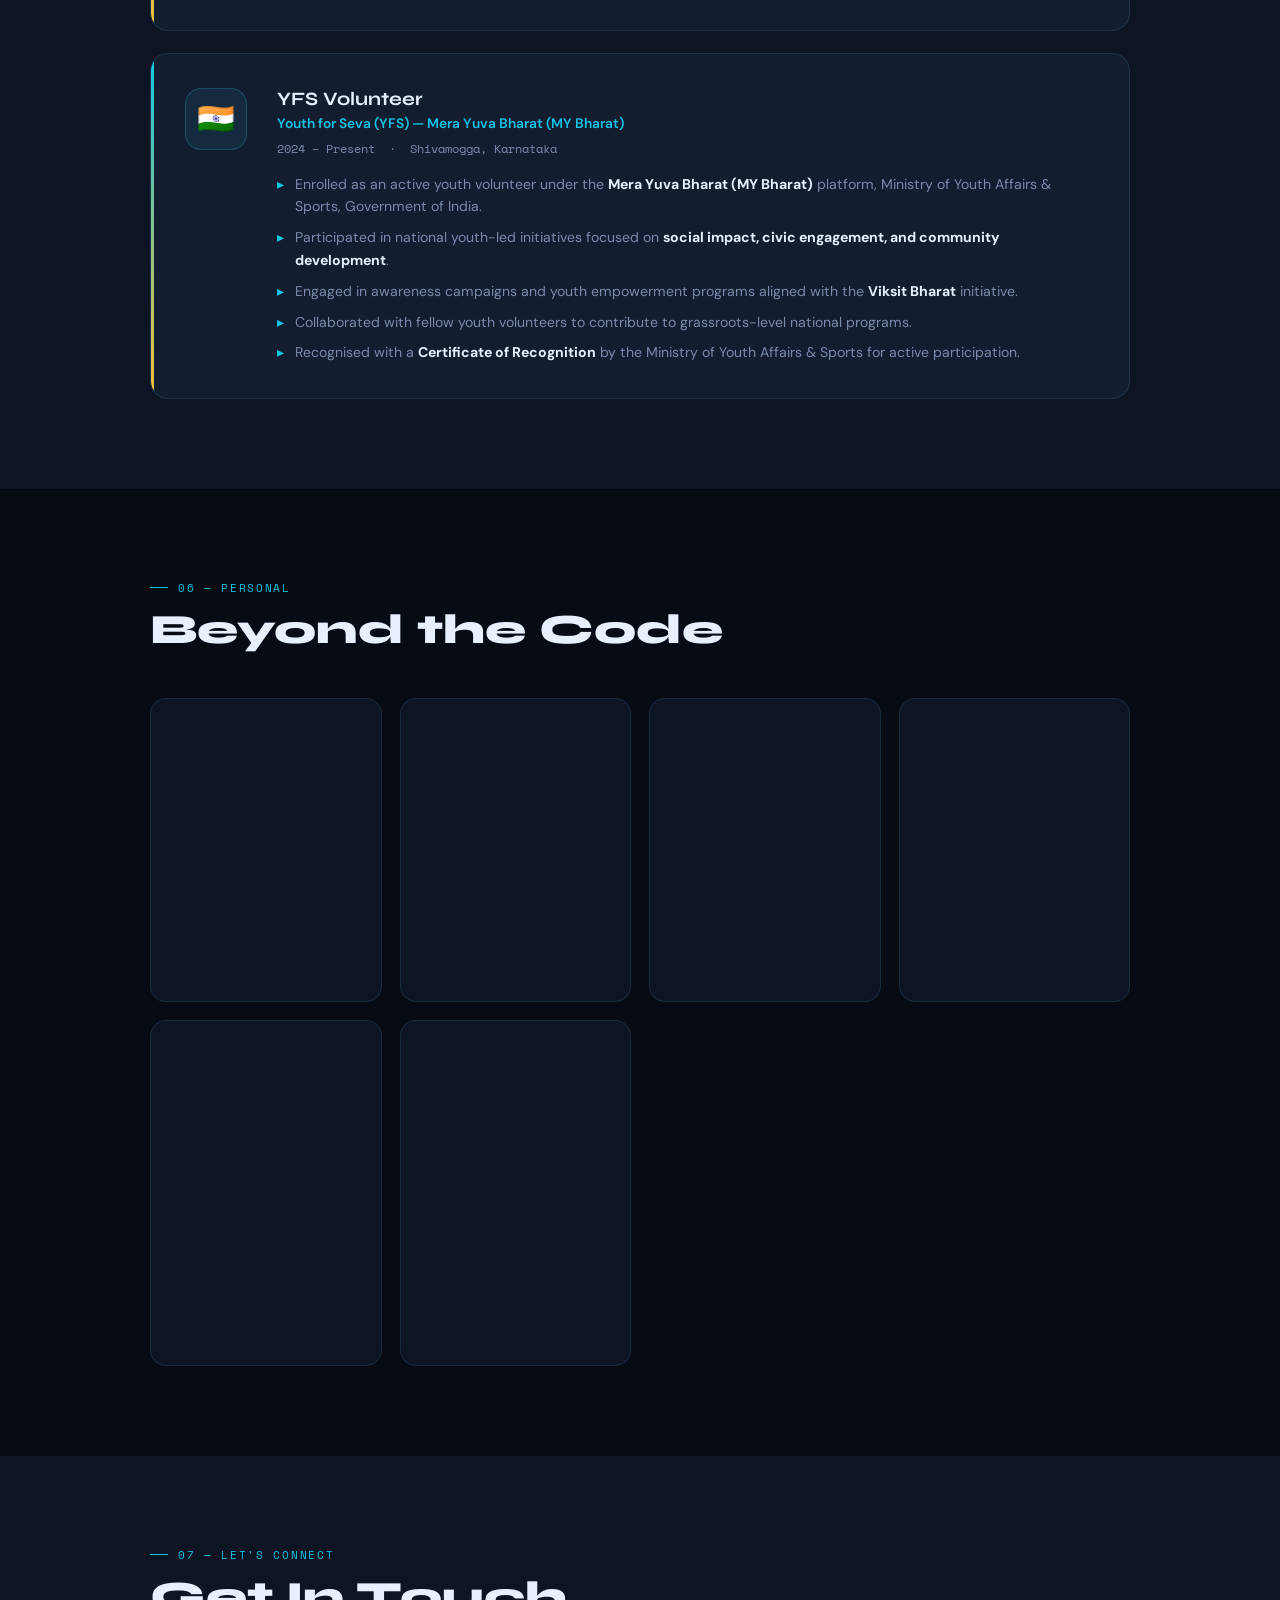
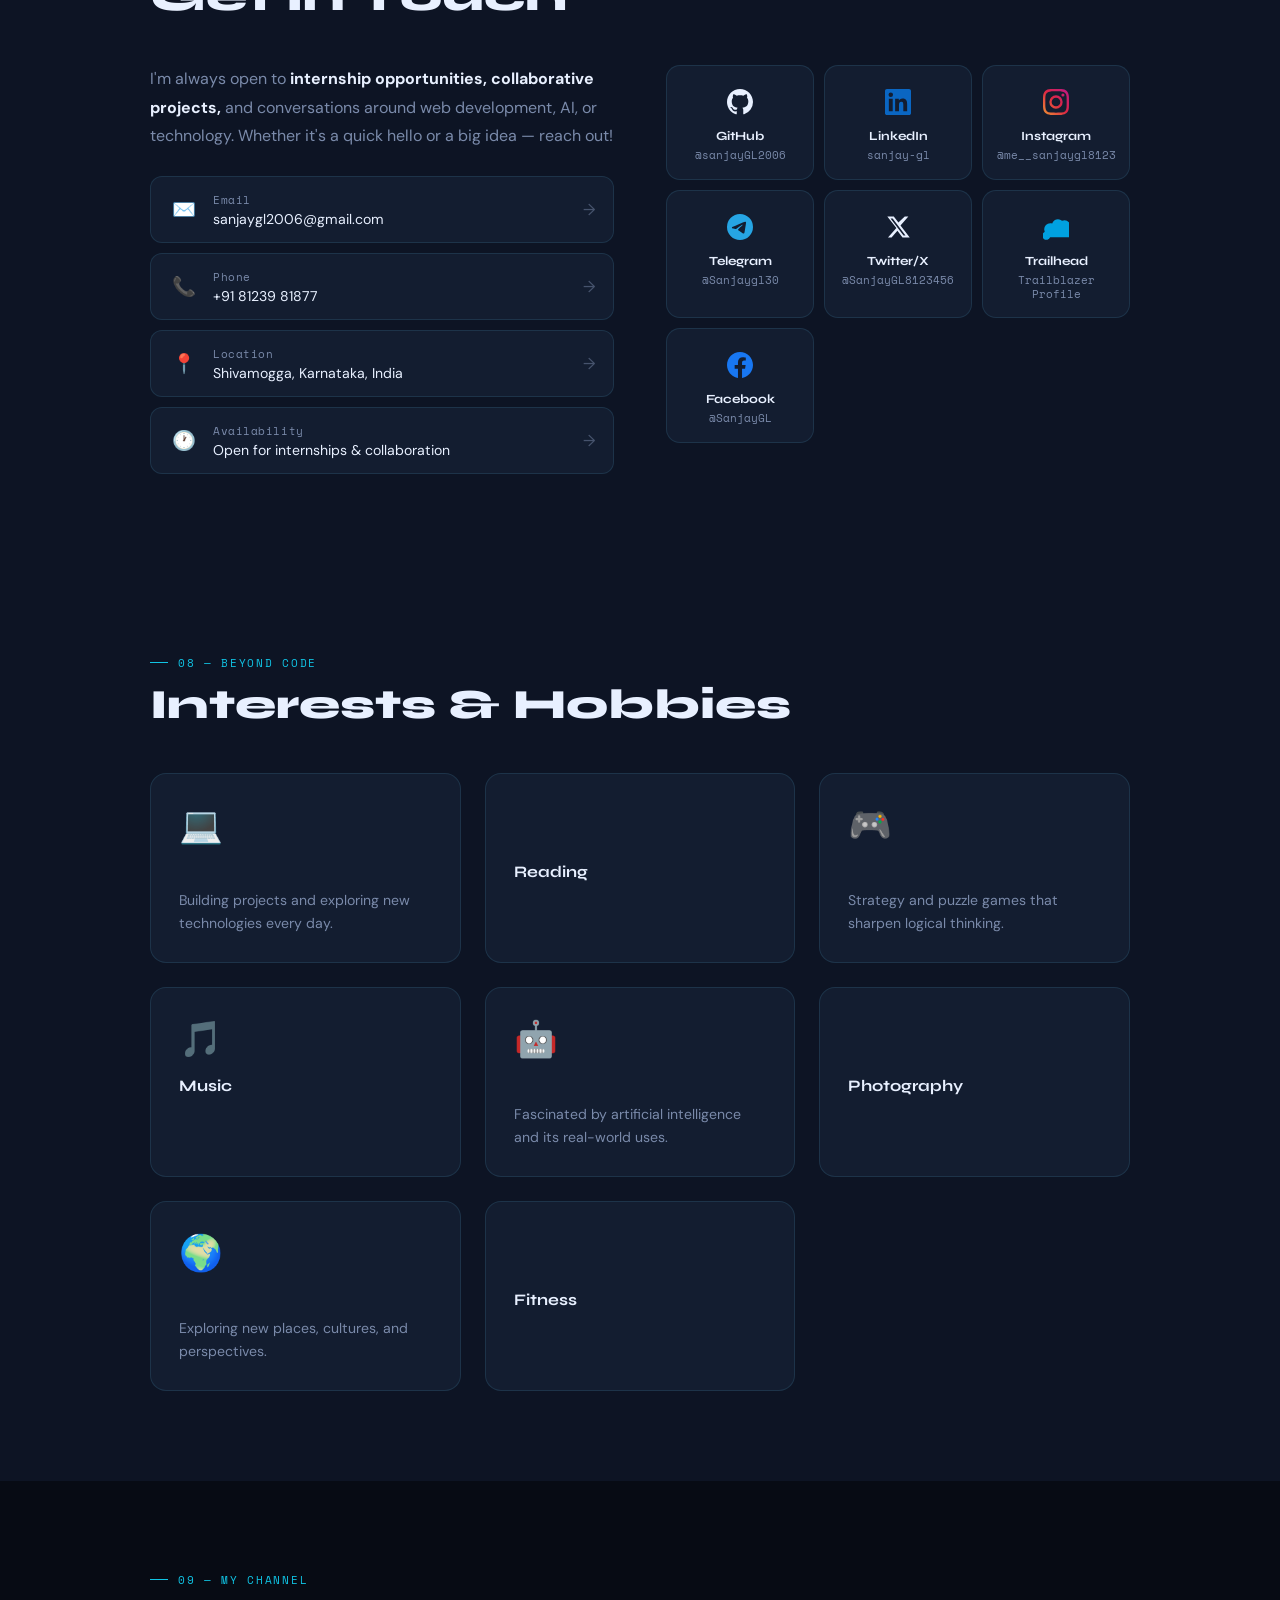
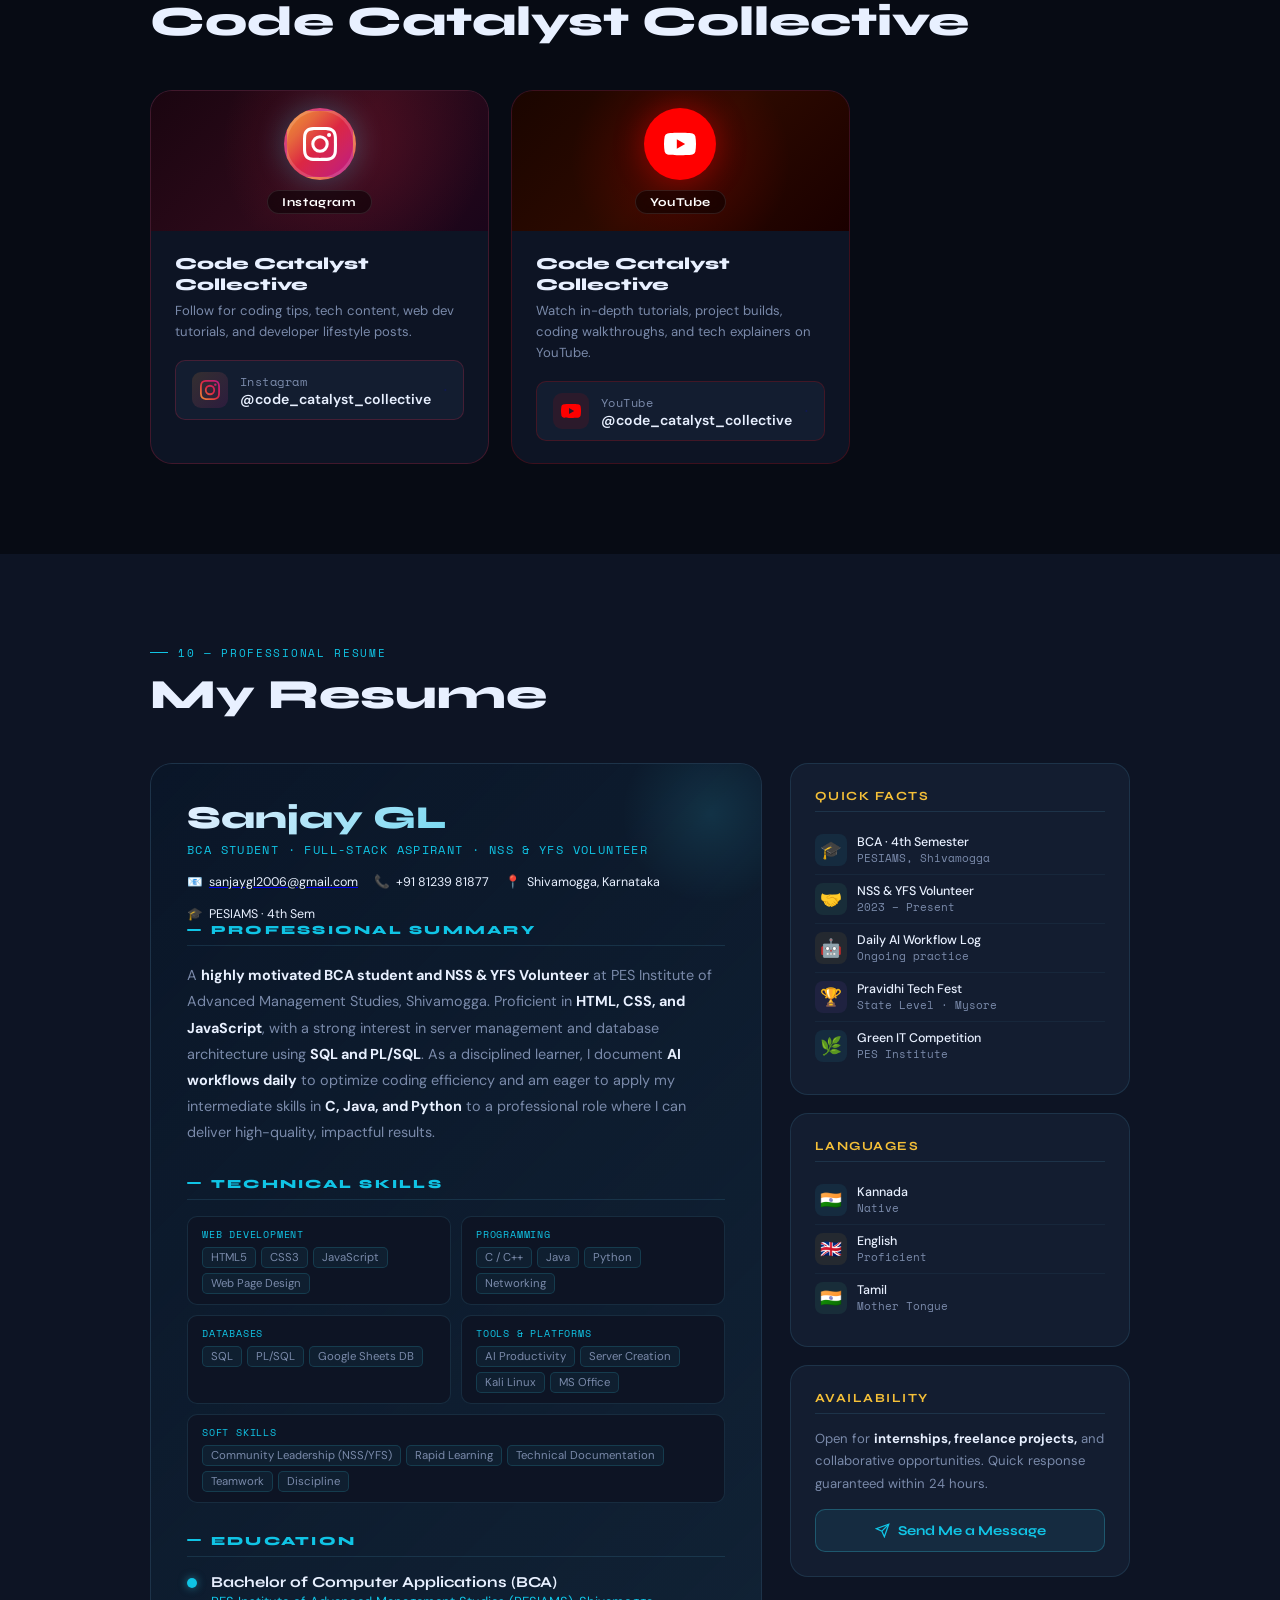
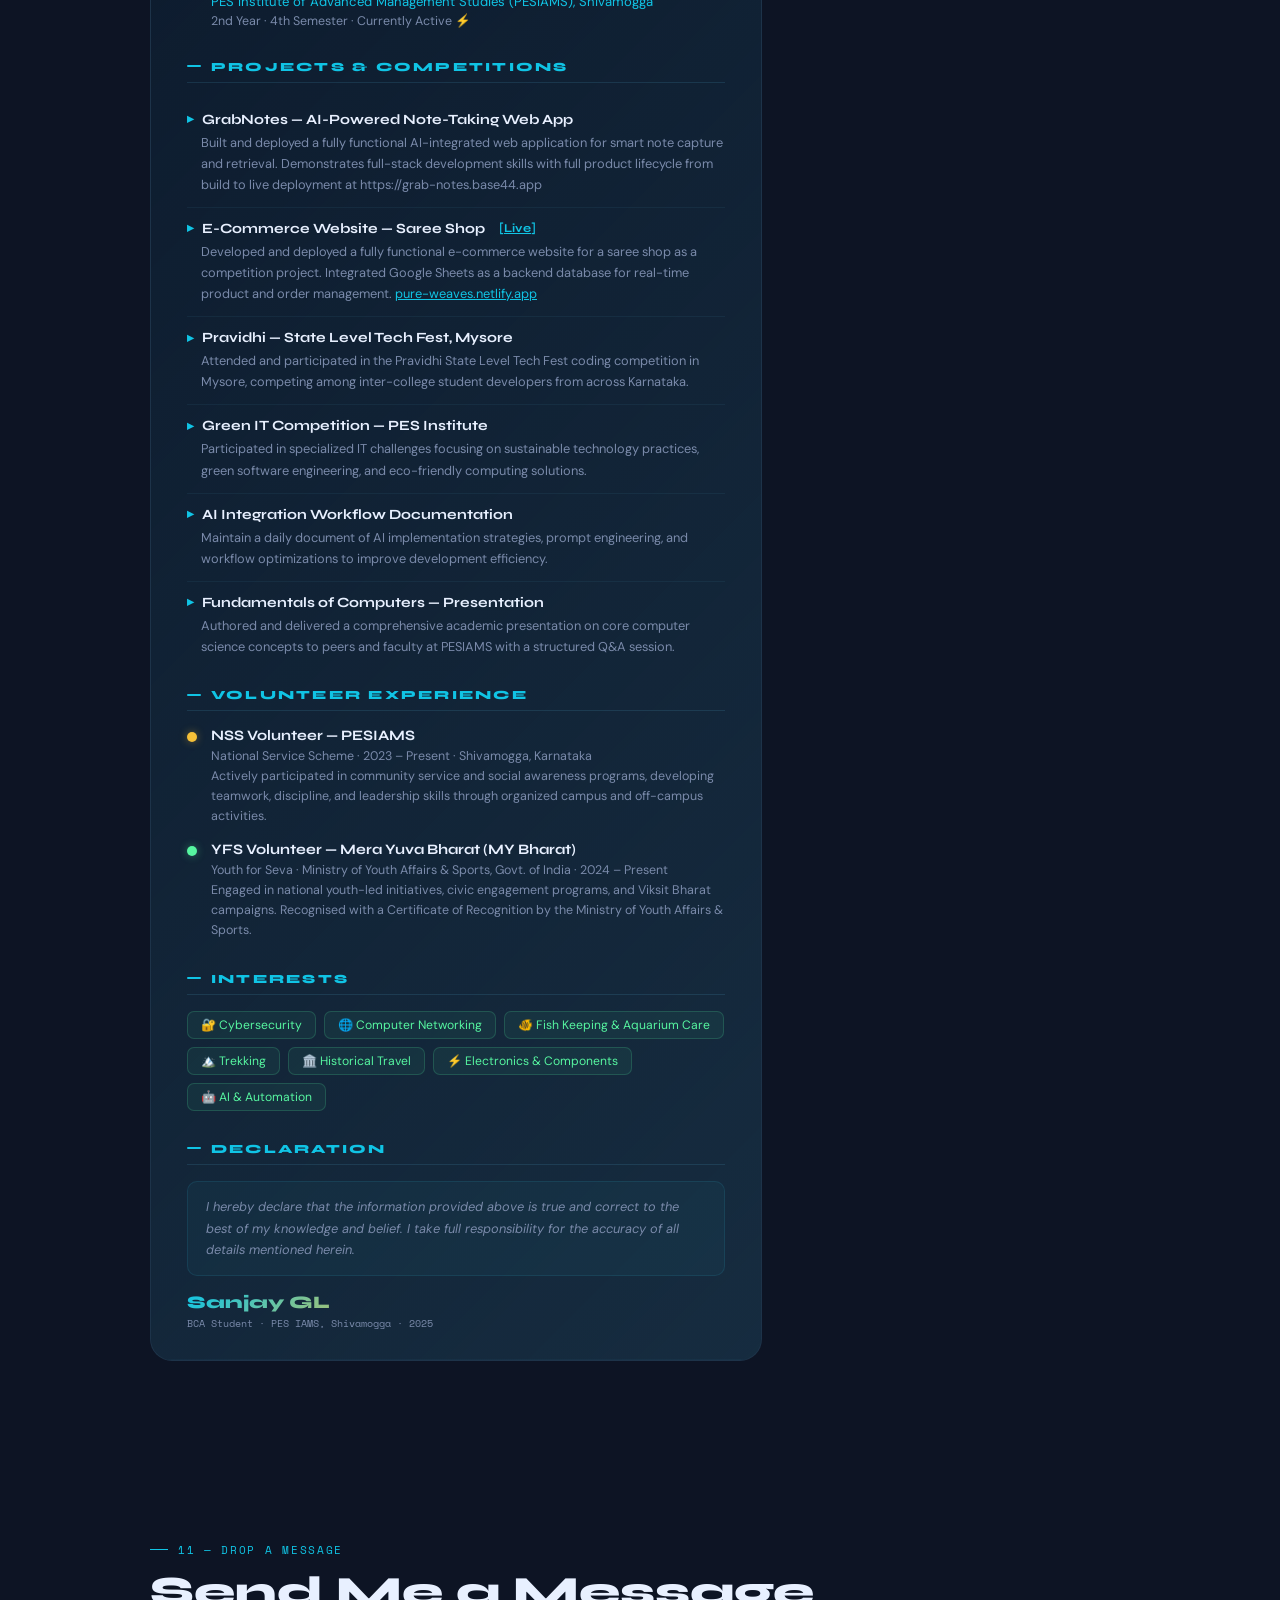
==== commit 62872fc1: "Update index.html" ====
--- a/index.html
+++ b/index.html
@@ -821,6 +821,31 @@
         </div>
       </div>
       <div class="project-card stagger-child">
+  <div class="project-header">
+    <div class="project-icon">💰</div>
+    <div class="project-tags"><span class="project-tag">Web App</span><span class="project-tag">JavaScript</span></div>
+  </div>
+  <div>
+    <div class="project-title">
+      <a href="https://rupeetrack-app.netlify.app/" target="_blank" rel="noopener" style="color:var(--text);text-decoration:none;cursor:pointer;border-bottom:2px solid var(--accent);transition:all 0.2s;" onmouseover="this.style.color='var(--accent)'" onmouseout="this.style.color='var(--text)'">RupeeTrack</a>
+    </div>
+    <div class="project-subtitle">Personal Expense Tracker — HTML, CSS & JavaScript</div>
+  </div>
+  <div class="project-desc">A simple and beginner-friendly expense tracker to manage income, expenses, and balance in real time. Built with vanilla JavaScript using LocalStorage for persistent data without any backend.</div>
+  <ul class="project-highlights">
+    <li>Track income and expenses with live balance calculation</li>
+    <li>Data persistence using LocalStorage — no backend needed</li>
+    <li>DOM manipulation and dynamic form handling</li>
+    <li>Clean UI with real-time updates on every transaction</li>
+  </ul>
+  <div style="display:flex;gap:10px;margin-top:12px;">
+    <a href="https://rupeetrack-app.netlify.app/" target="_blank" rel="noopener" style="display:inline-flex;align-items:center;gap:6px;background:var(--accent);color:var(--bg);padding:8px 16px;border-radius:6px;font-family:'Syne',sans-serif;font-weight:700;font-size:0.78rem;text-decoration:none;transition:transform 0.2s,box-shadow 0.2s;border:none;cursor:pointer;" onmouseover="this.style.transform='translateY(-2px)';this.style.boxShadow='0 6px 20px rgba(56,217,245,0.35)'" onmouseout="this.style.transform='none';this.style.boxShadow='none'">
+      <svg width="12" height="12" fill="none" stroke="currentColor" stroke-width="2" viewBox="0 0 24 24"><path d="M18 13v6a2 2 0 01-2 2H5a2 2 0 01-2-2V8a2 2 0 012-2h6"/><polyline points="15 3 21 3 21 9"/><line x1="10" y1="14" x2="21" y2="3"/></svg>
+      🔗 View Live
+    </a>
+  </div>
+</div>
+      <div class="project-card stagger-child">
         <div class="project-header">
           <div class="project-icon">�🛍️</div>
           <div class="project-tags"><span class="project-tag">HTML/CSS</span><span class="project-tag">JavaScript</span><span class="project-tag">Google Sheets</span></div>
@@ -1931,4 +1956,4 @@
 
 </script>
 </body>
-</html>+</html>
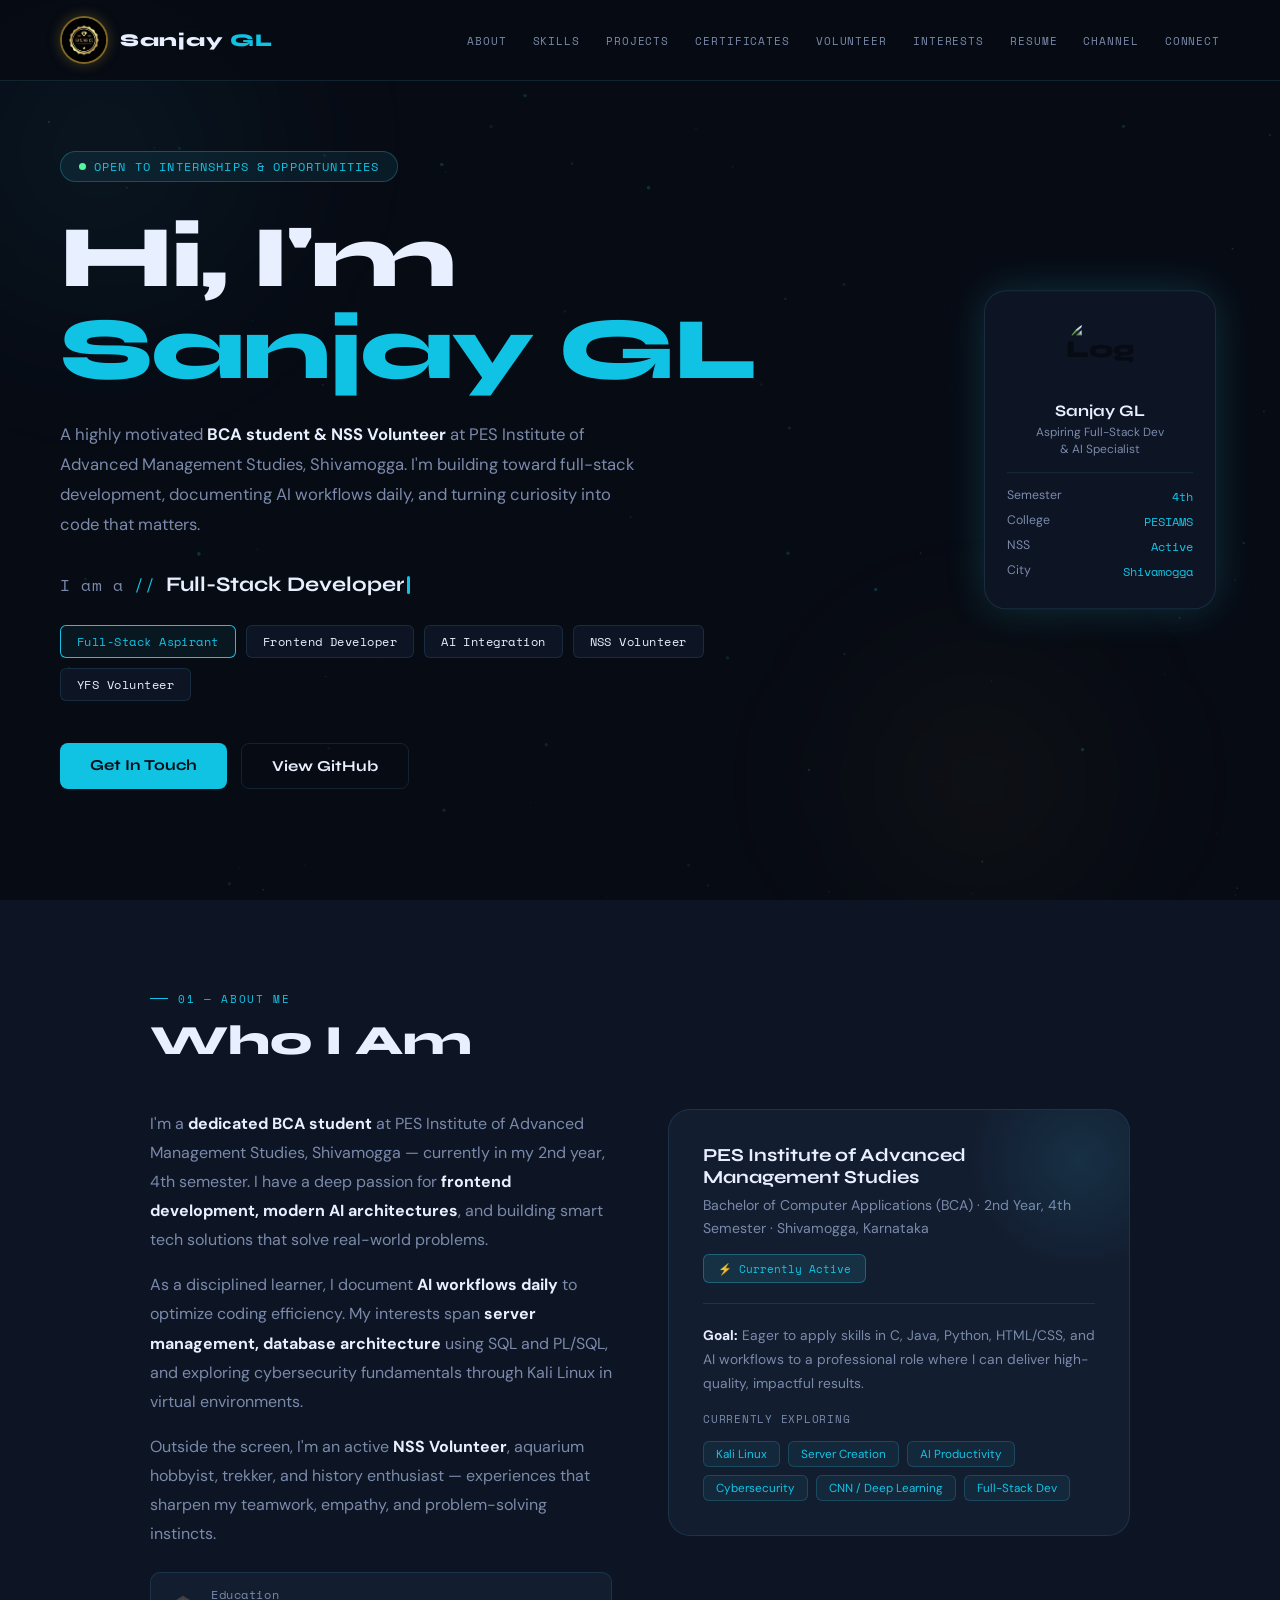
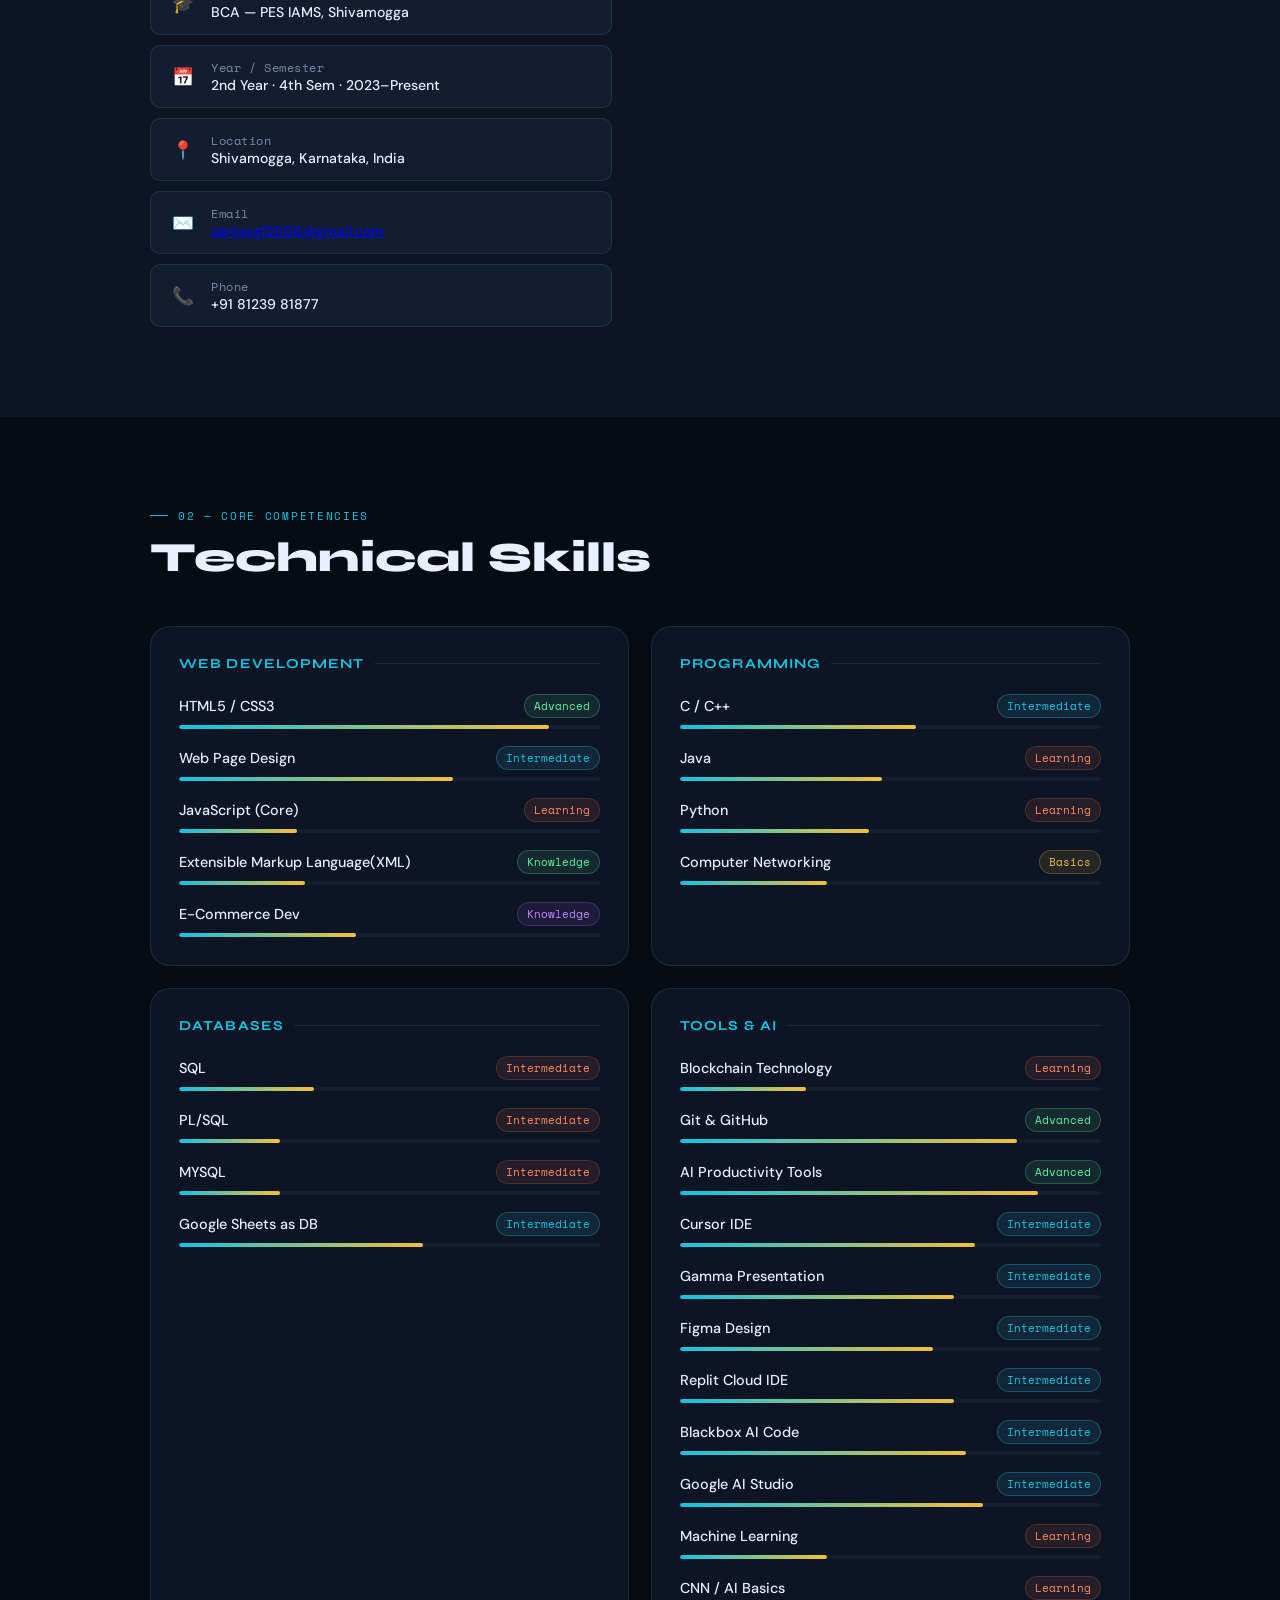
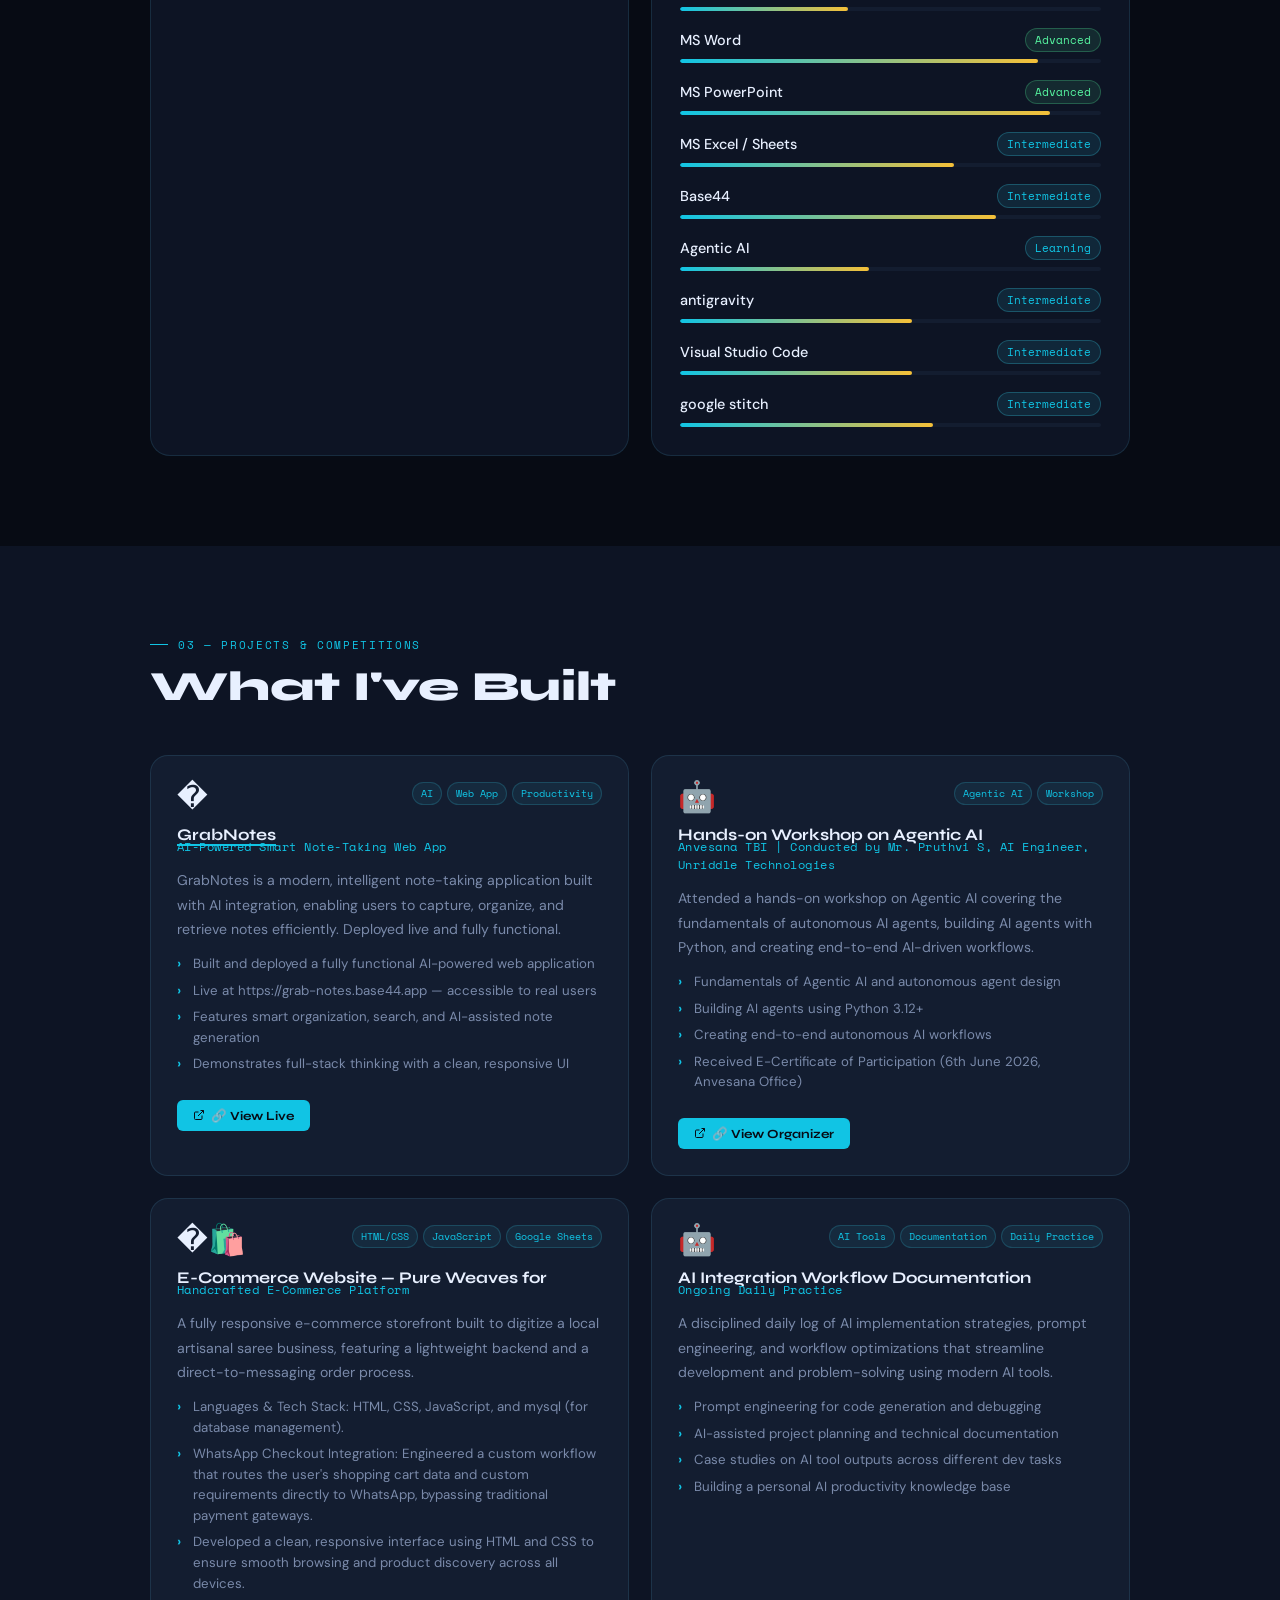
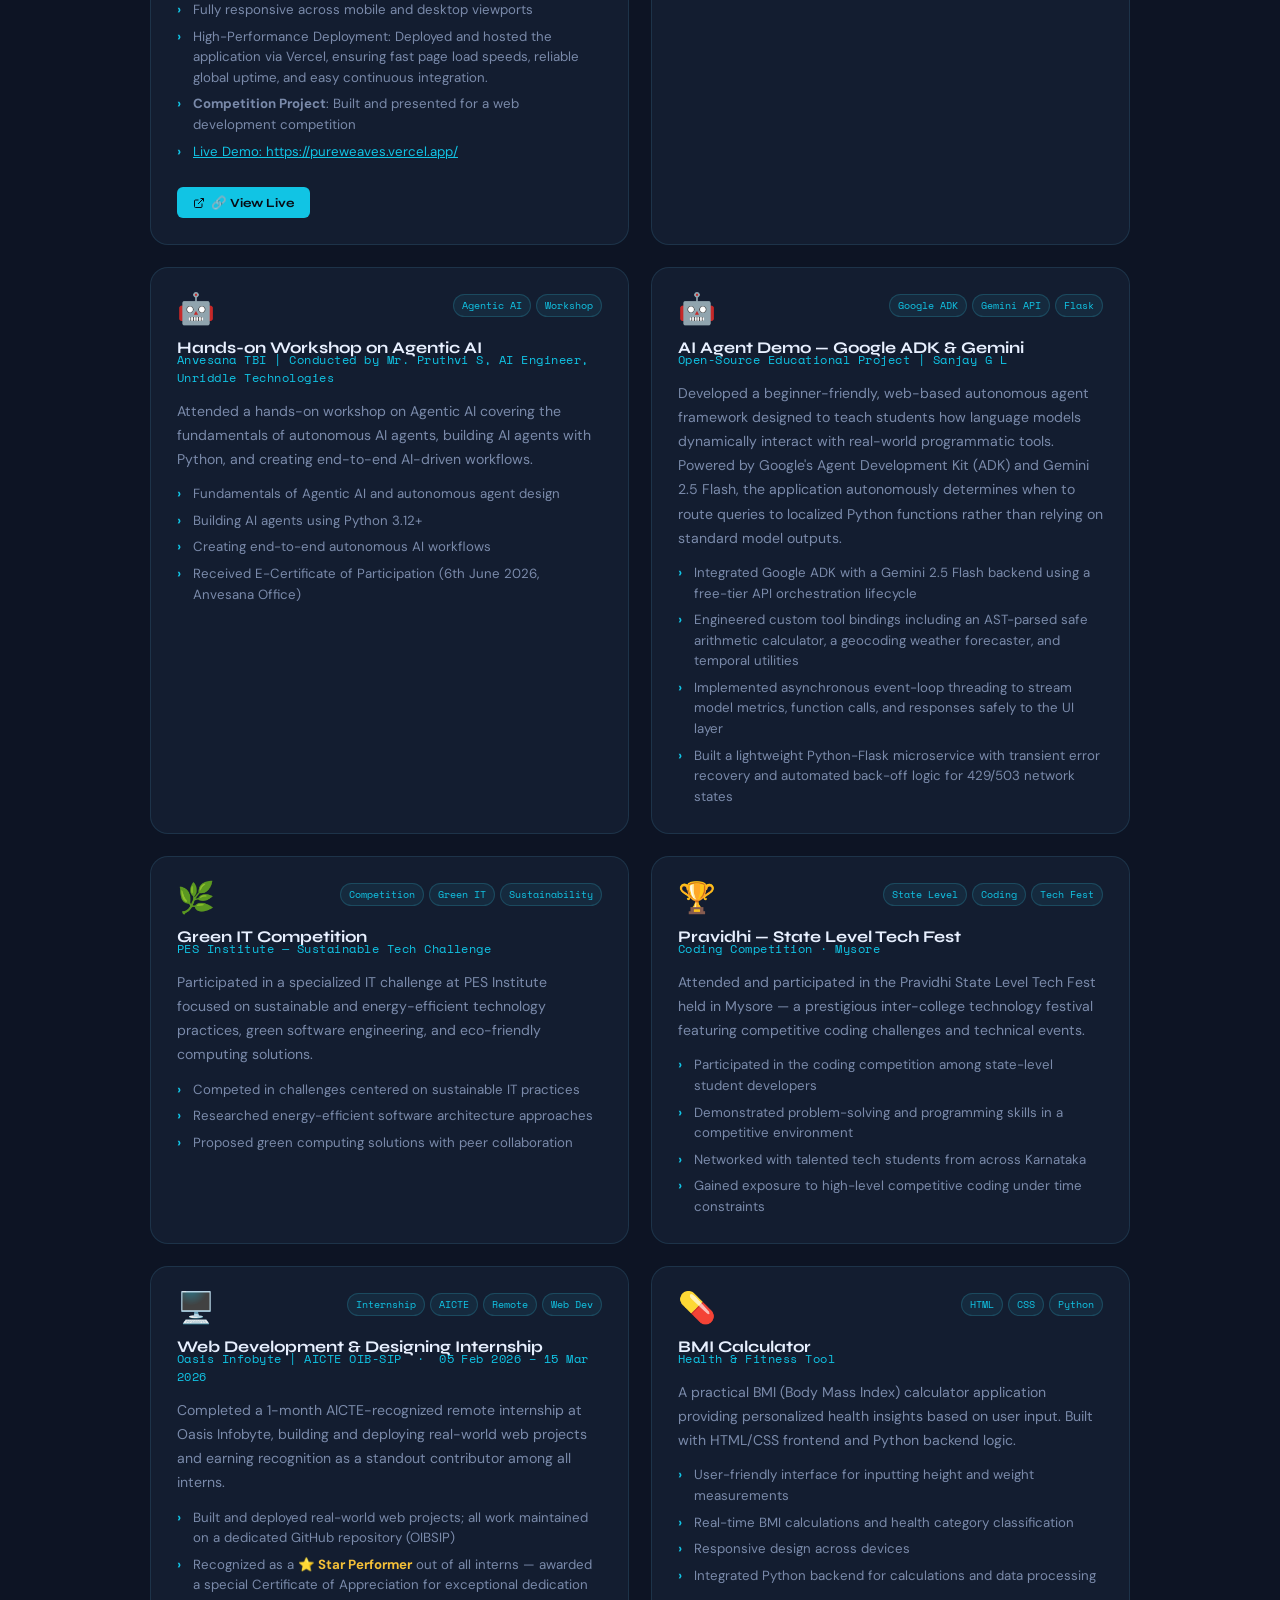
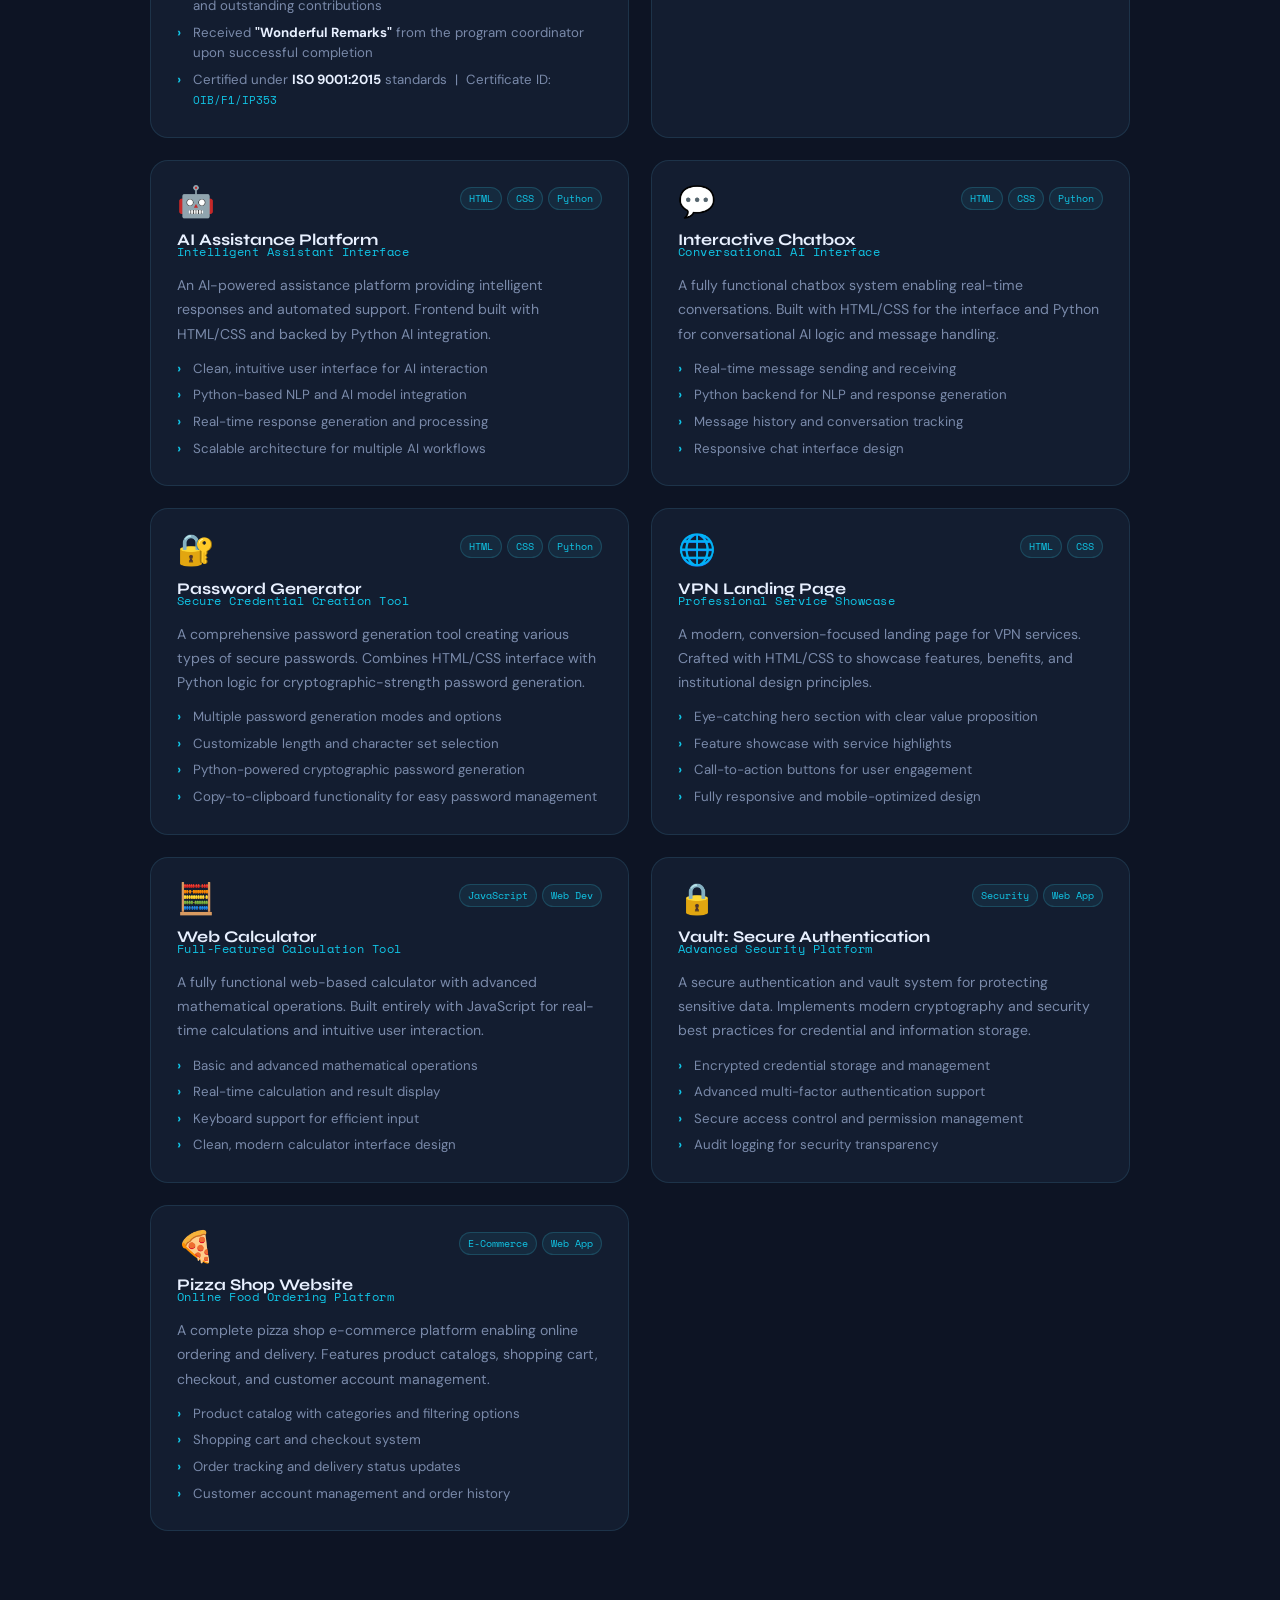
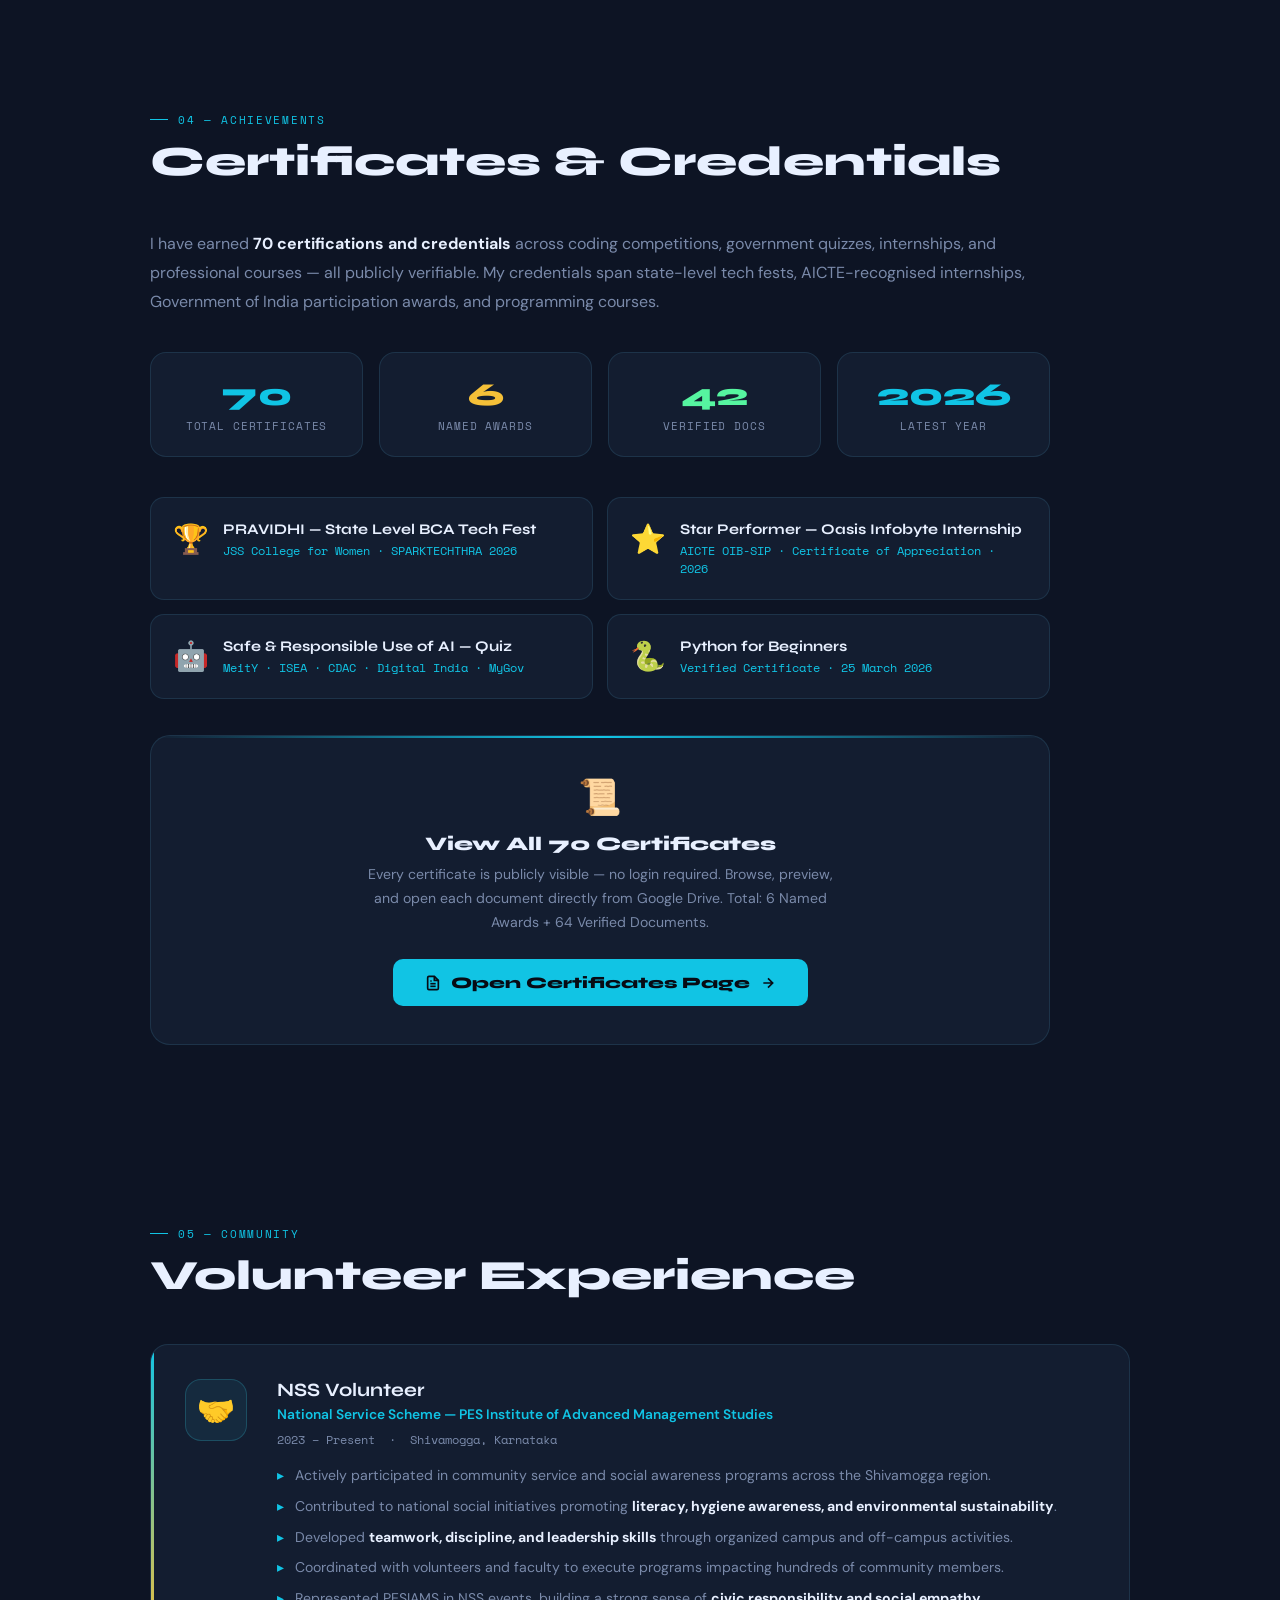
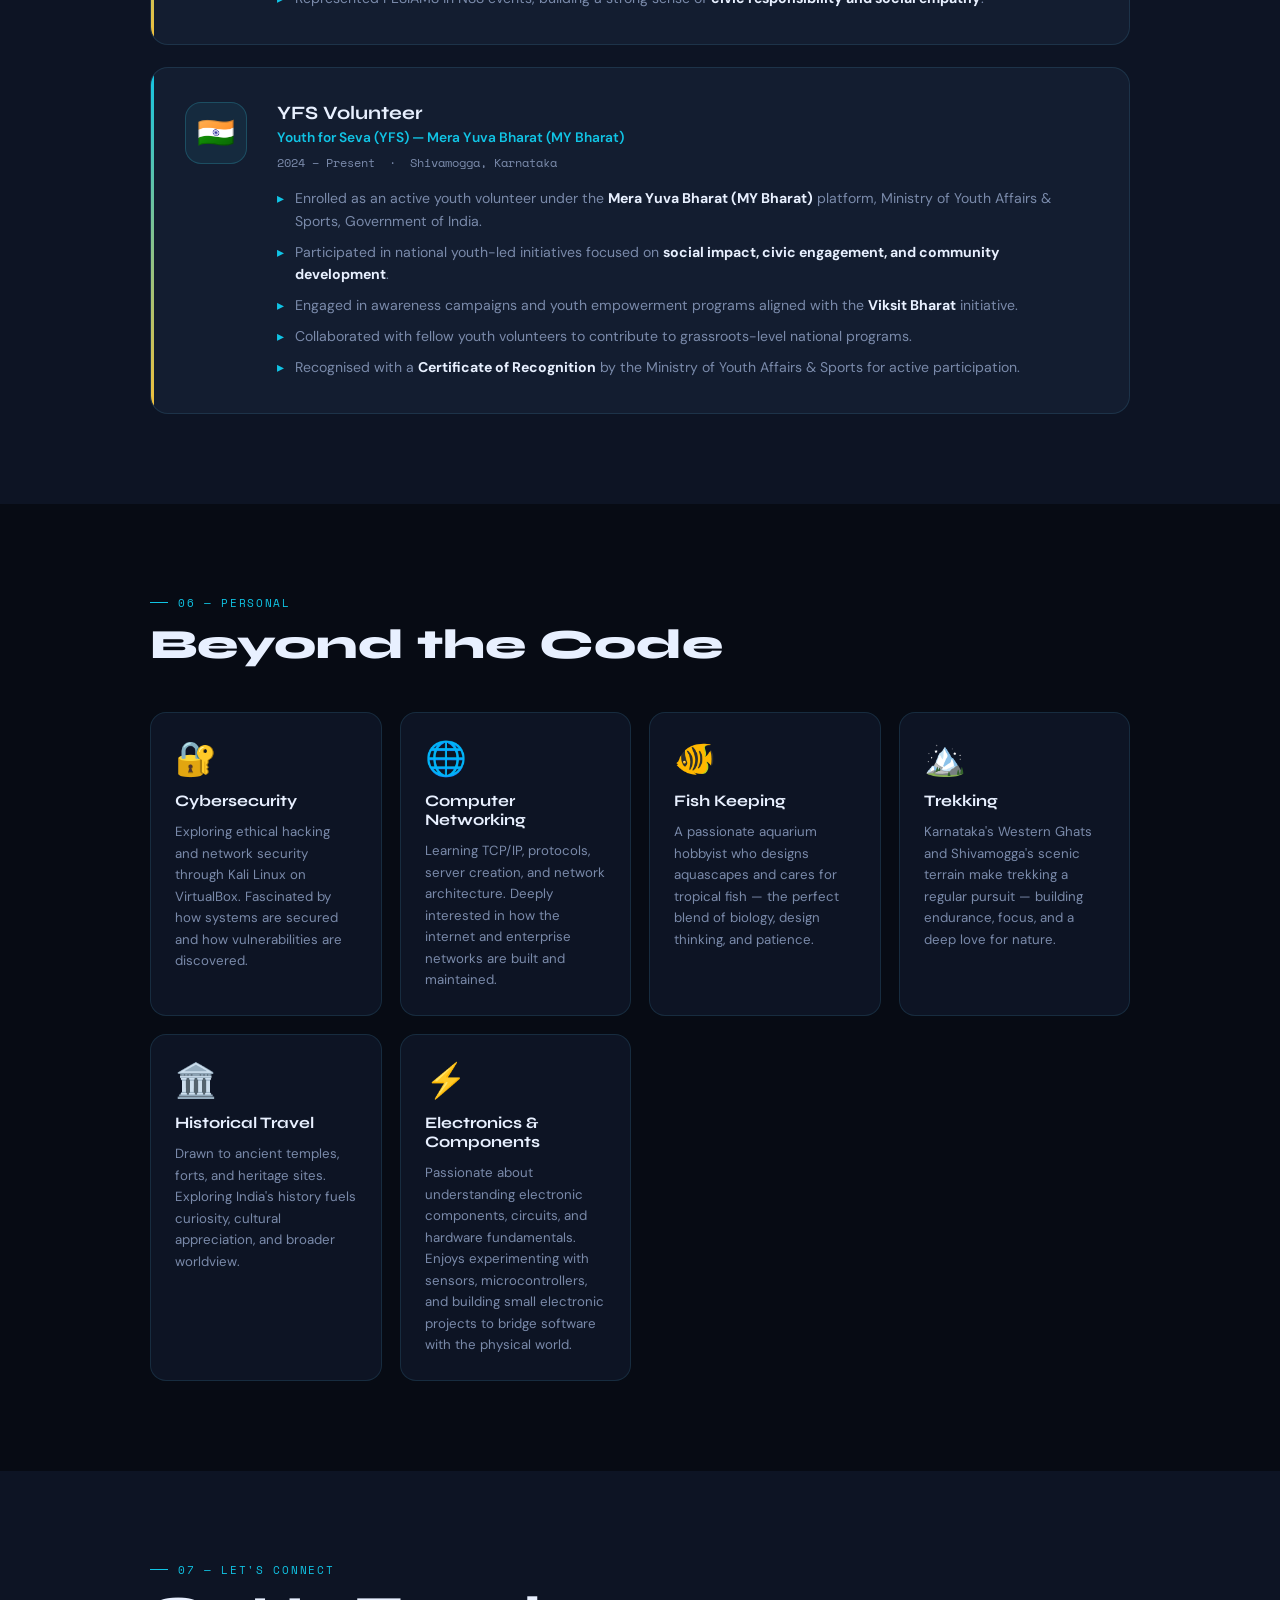
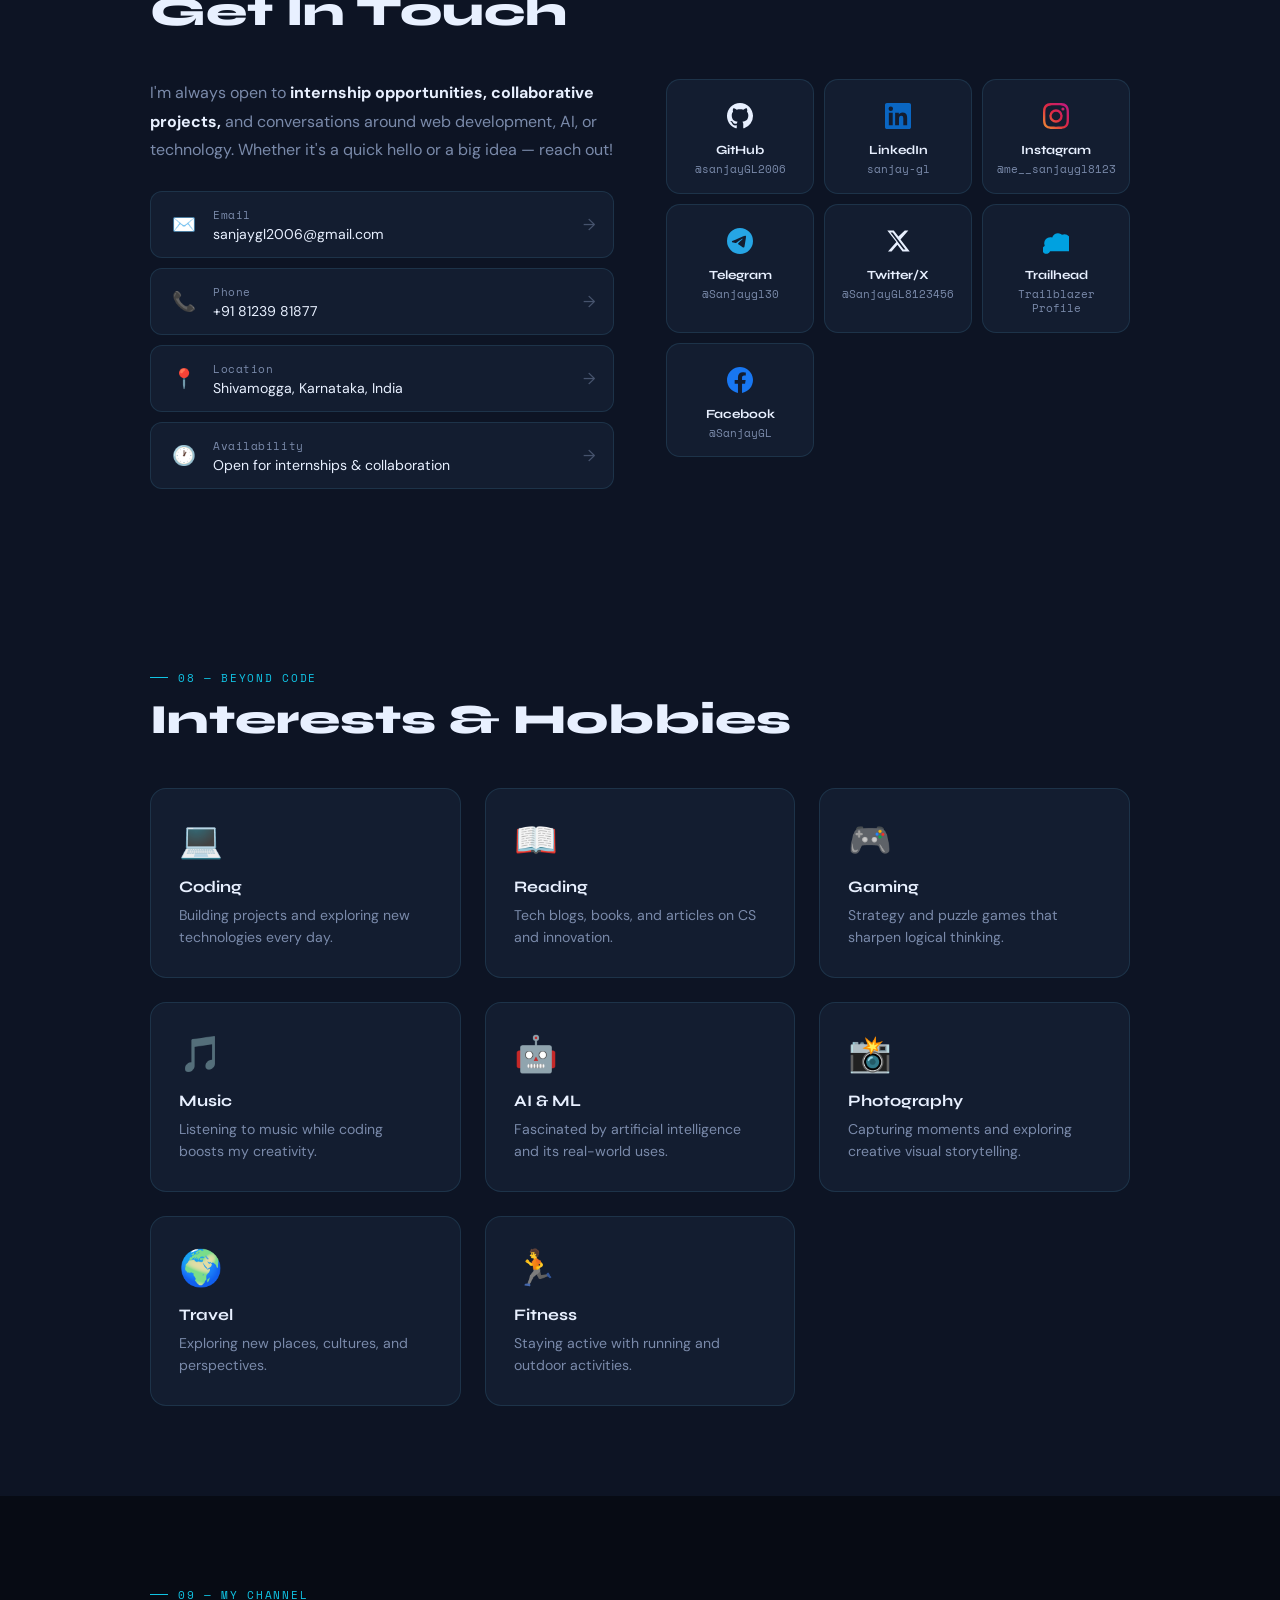
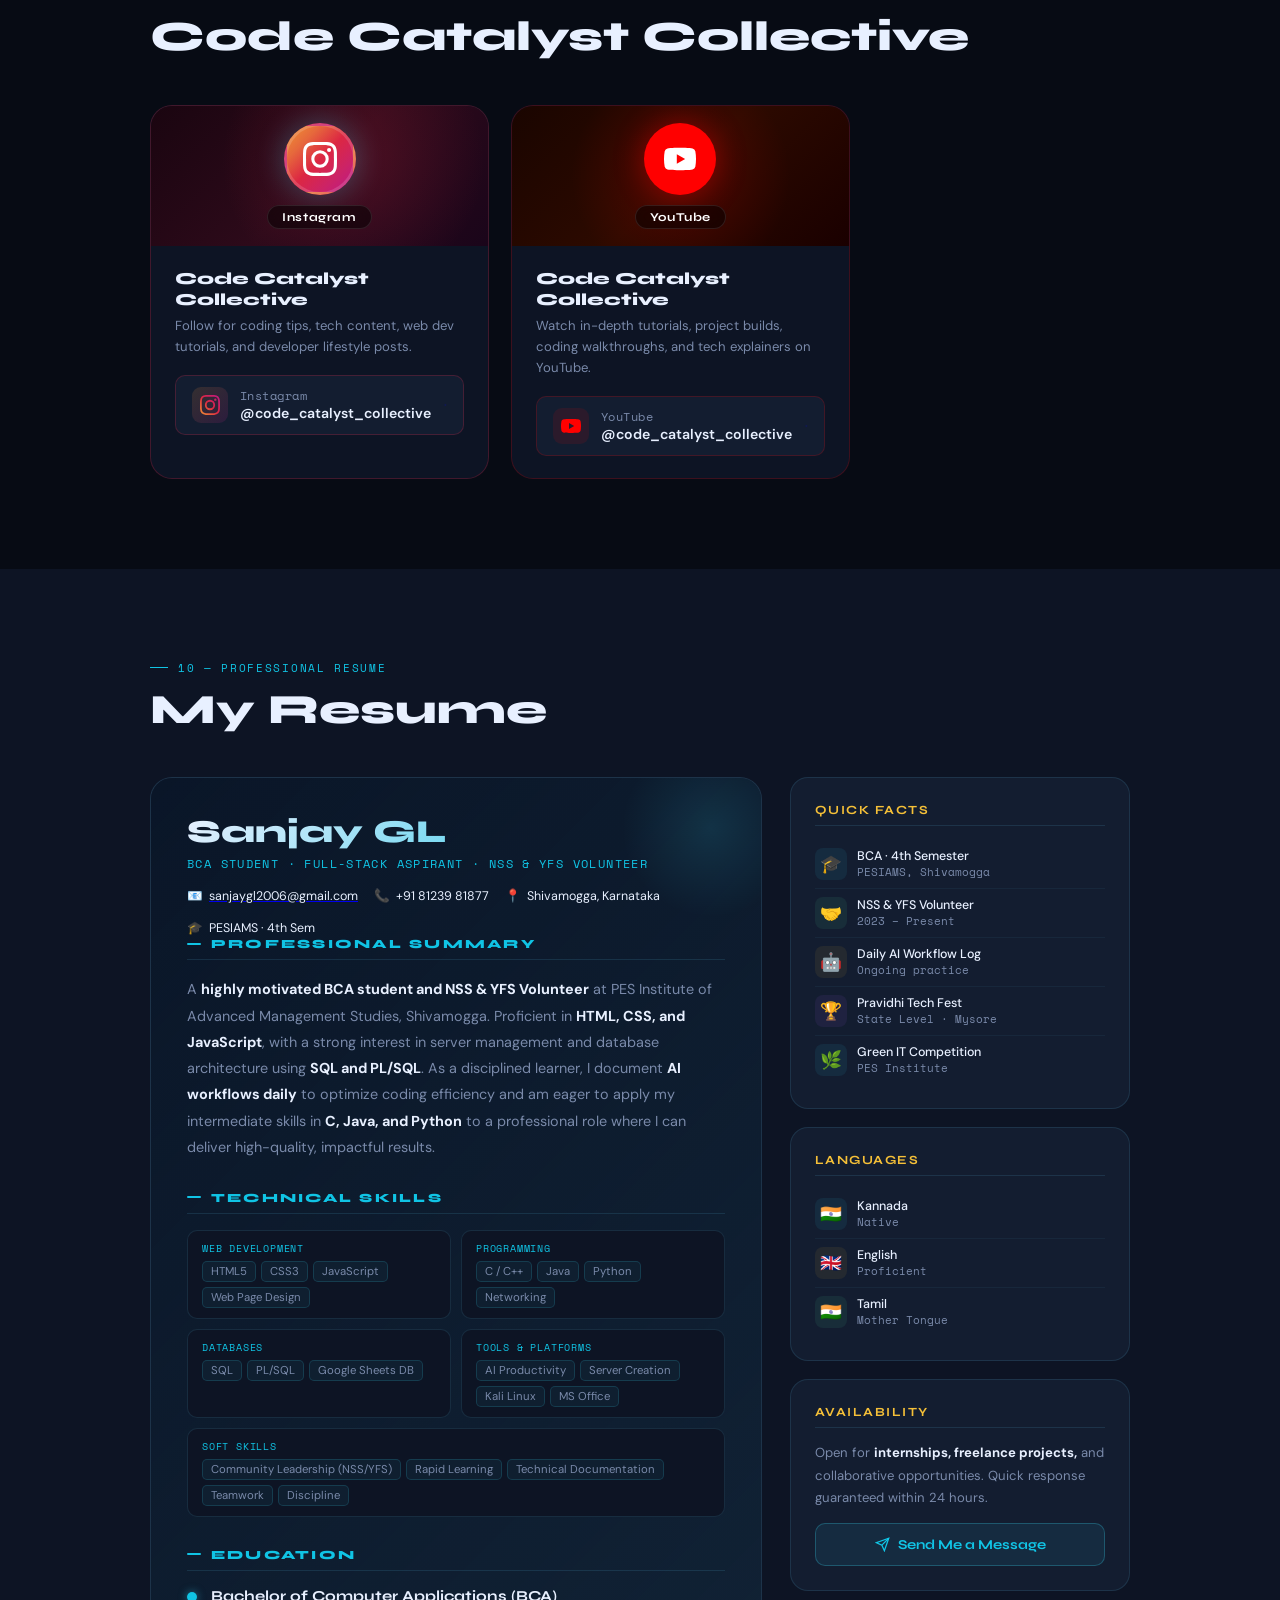
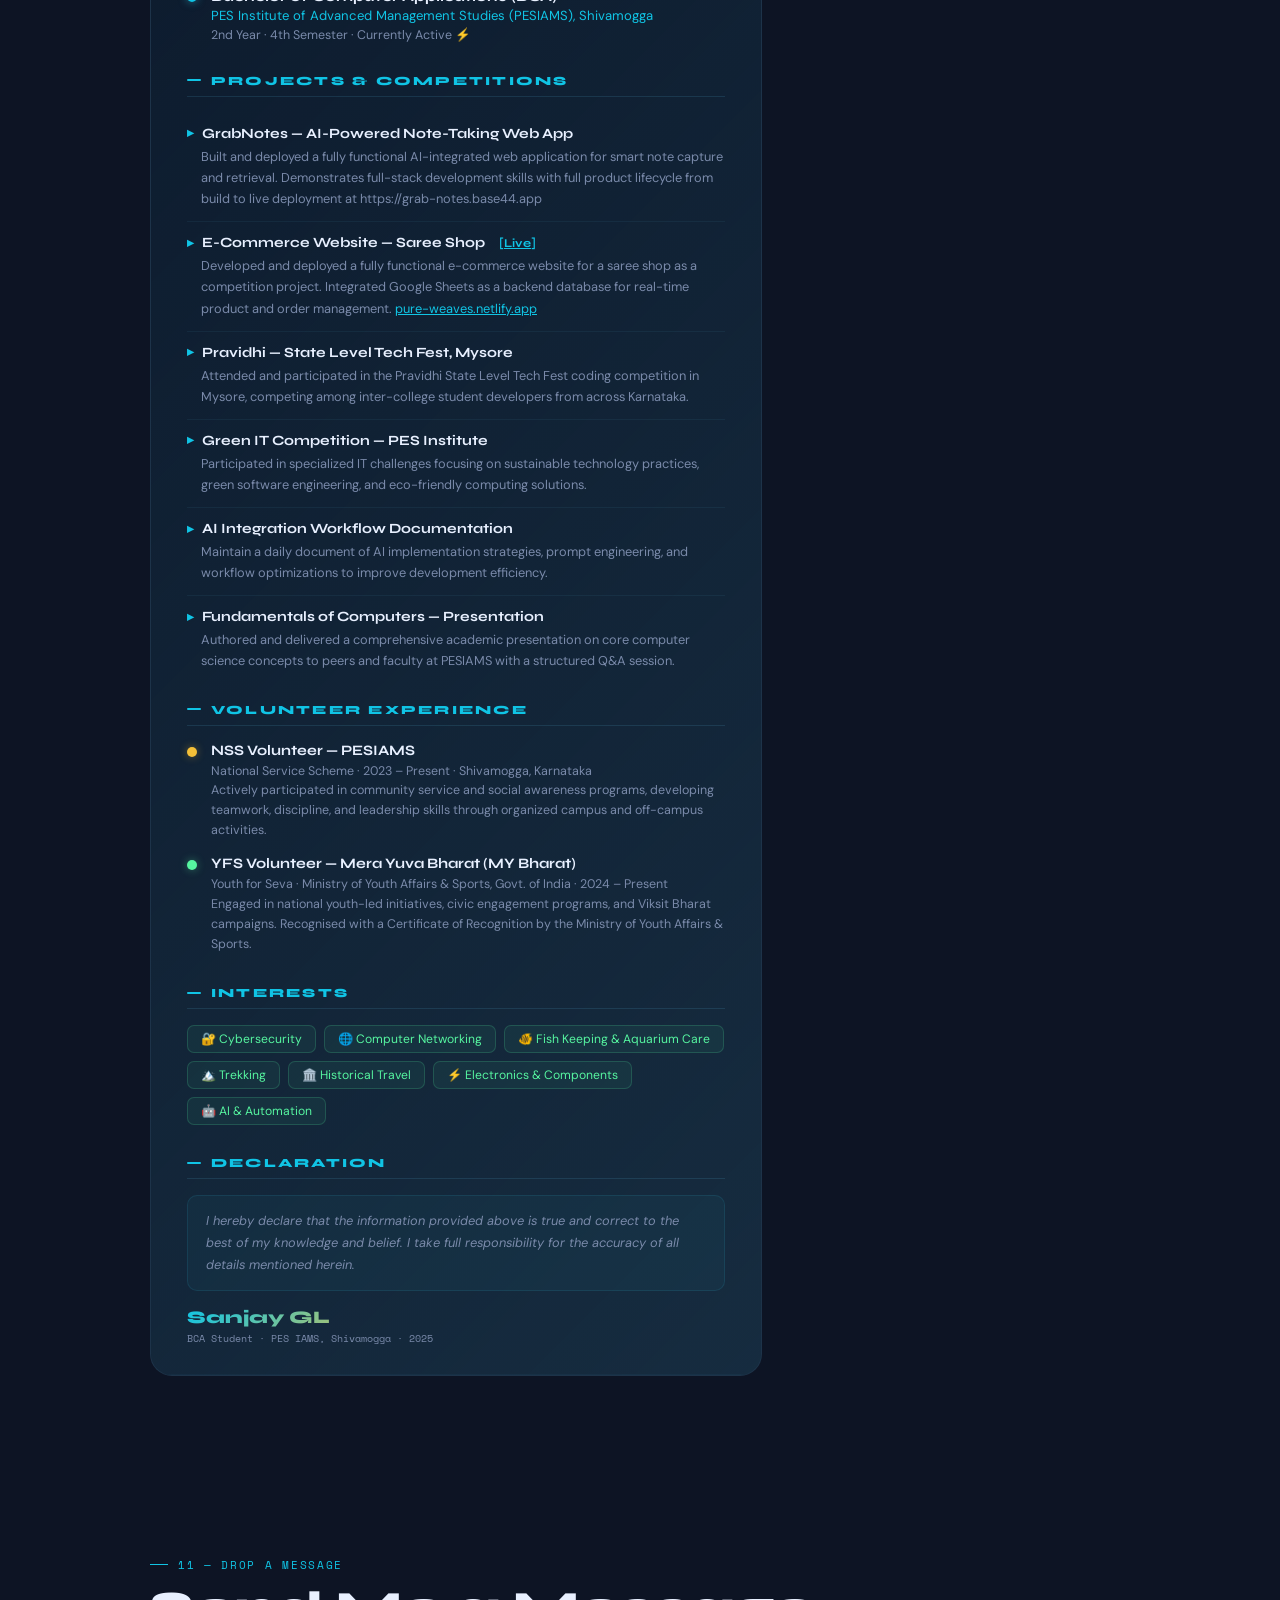
==== commit 8cf91007: "Update index.html" ====
--- a/index.html
+++ b/index.html
@@ -820,28 +820,26 @@
           </a>
         </div>
       </div>
-      <div class="project-card stagger-child">
+     <div class="project-card stagger-child">
   <div class="project-header">
-    <div class="project-icon">💰</div>
-    <div class="project-tags"><span class="project-tag">Web App</span><span class="project-tag">JavaScript</span></div>
+    <div class="project-icon">🤖</div>
+    <div class="project-tags"><span class="project-tag">Agentic AI</span><span class="project-tag">Workshop</span></div>
   </div>
   <div>
-    <div class="project-title">
-      <a href="https://rupeetrack-app.netlify.app/" target="_blank" rel="noopener" style="color:var(--text);text-decoration:none;cursor:pointer;border-bottom:2px solid var(--accent);transition:all 0.2s;" onmouseover="this.style.color='var(--accent)'" onmouseout="this.style.color='var(--text)'">RupeeTrack</a>
-    </div>
-    <div class="project-subtitle">Personal Expense Tracker — HTML, CSS & JavaScript</div>
+    <div class="project-title">Hands-on Workshop on Agentic AI</div>
+    <div class="project-subtitle">Anvesana TBI | Conducted by Mr. Pruthvi S, AI Engineer, Unriddle Technologies</div>
   </div>
-  <div class="project-desc">A simple and beginner-friendly expense tracker to manage income, expenses, and balance in real time. Built with vanilla JavaScript using LocalStorage for persistent data without any backend.</div>
+  <div class="project-desc">Attended a hands-on workshop on Agentic AI covering the fundamentals of autonomous AI agents, building AI agents with Python, and creating end-to-end AI-driven workflows.</div>
   <ul class="project-highlights">
-    <li>Track income and expenses with live balance calculation</li>
-    <li>Data persistence using LocalStorage — no backend needed</li>
-    <li>DOM manipulation and dynamic form handling</li>
-    <li>Clean UI with real-time updates on every transaction</li>
+    <li>Fundamentals of Agentic AI and autonomous agent design</li>
+    <li>Building AI agents using Python 3.12+</li>
+    <li>Creating end-to-end autonomous AI workflows</li>
+    <li>Received E-Certificate of Participation (6th June 2026, Anvesana Office)</li>
   </ul>
   <div style="display:flex;gap:10px;margin-top:12px;">
-    <a href="https://rupeetrack-app.netlify.app/" target="_blank" rel="noopener" style="display:inline-flex;align-items:center;gap:6px;background:var(--accent);color:var(--bg);padding:8px 16px;border-radius:6px;font-family:'Syne',sans-serif;font-weight:700;font-size:0.78rem;text-decoration:none;transition:transform 0.2s,box-shadow 0.2s;border:none;cursor:pointer;" onmouseover="this.style.transform='translateY(-2px)';this.style.boxShadow='0 6px 20px rgba(56,217,245,0.35)'" onmouseout="this.style.transform='none';this.style.boxShadow='none'">
+    <a href="https://www.anvesana.co.in" target="_blank" rel="noopener" style="display:inline-flex;align-items:center;gap:6px;background:var(--accent);color:var(--bg);padding:8px 16px;border-radius:6px;font-family:'Syne',sans-serif;font-weight:700;font-size:0.78rem;text-decoration:none;transition:transform 0.2s,box-shadow 0.2s;border:none;cursor:pointer;" onmouseover="this.style.transform='translateY(-2px)';this.style.boxShadow='0 6px 20px rgba(56,217,245,0.35)'" onmouseout="this.style.transform='none';this.style.boxShadow='none'">
       <svg width="12" height="12" fill="none" stroke="currentColor" stroke-width="2" viewBox="0 0 24 24"><path d="M18 13v6a2 2 0 01-2 2H5a2 2 0 01-2-2V8a2 2 0 012-2h6"/><polyline points="15 3 21 3 21 9"/><line x1="10" y1="14" x2="21" y2="3"/></svg>
-      🔗 View Live
+      🔗 View Organizer
     </a>
   </div>
 </div>
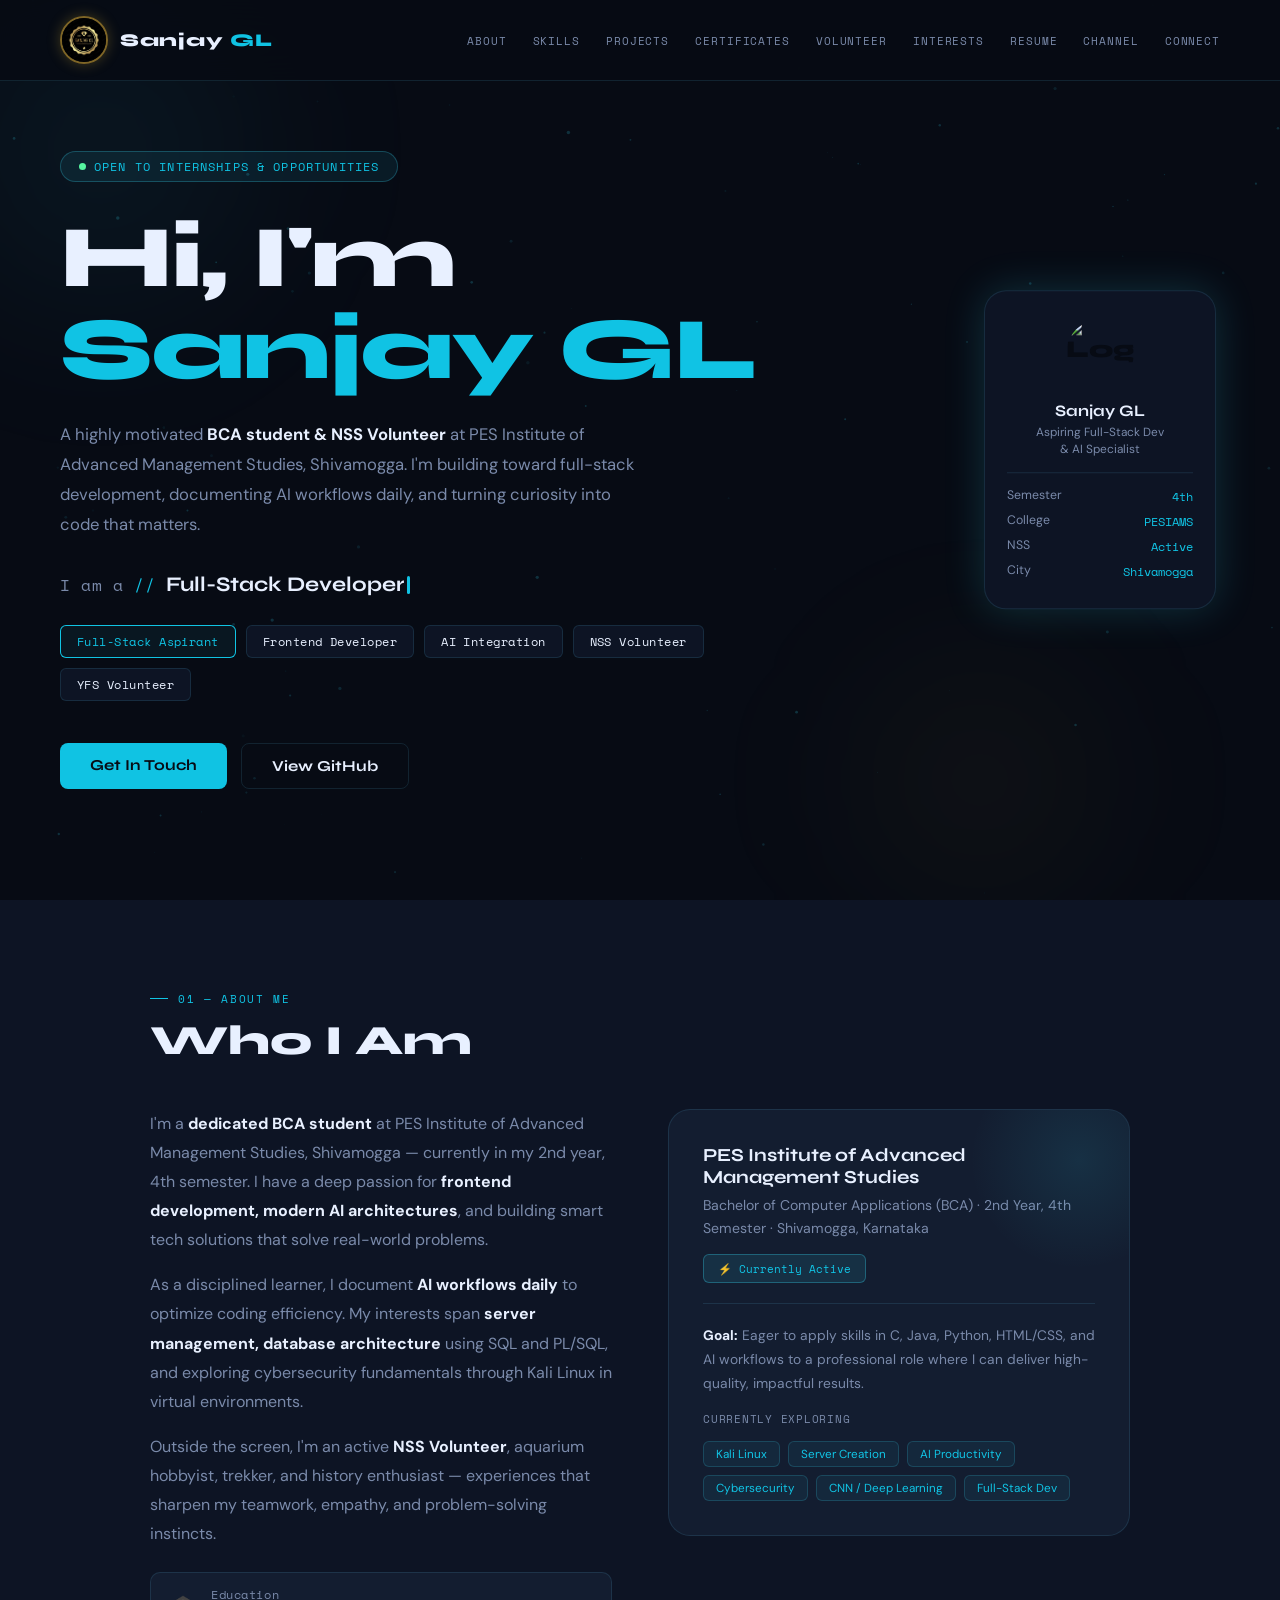
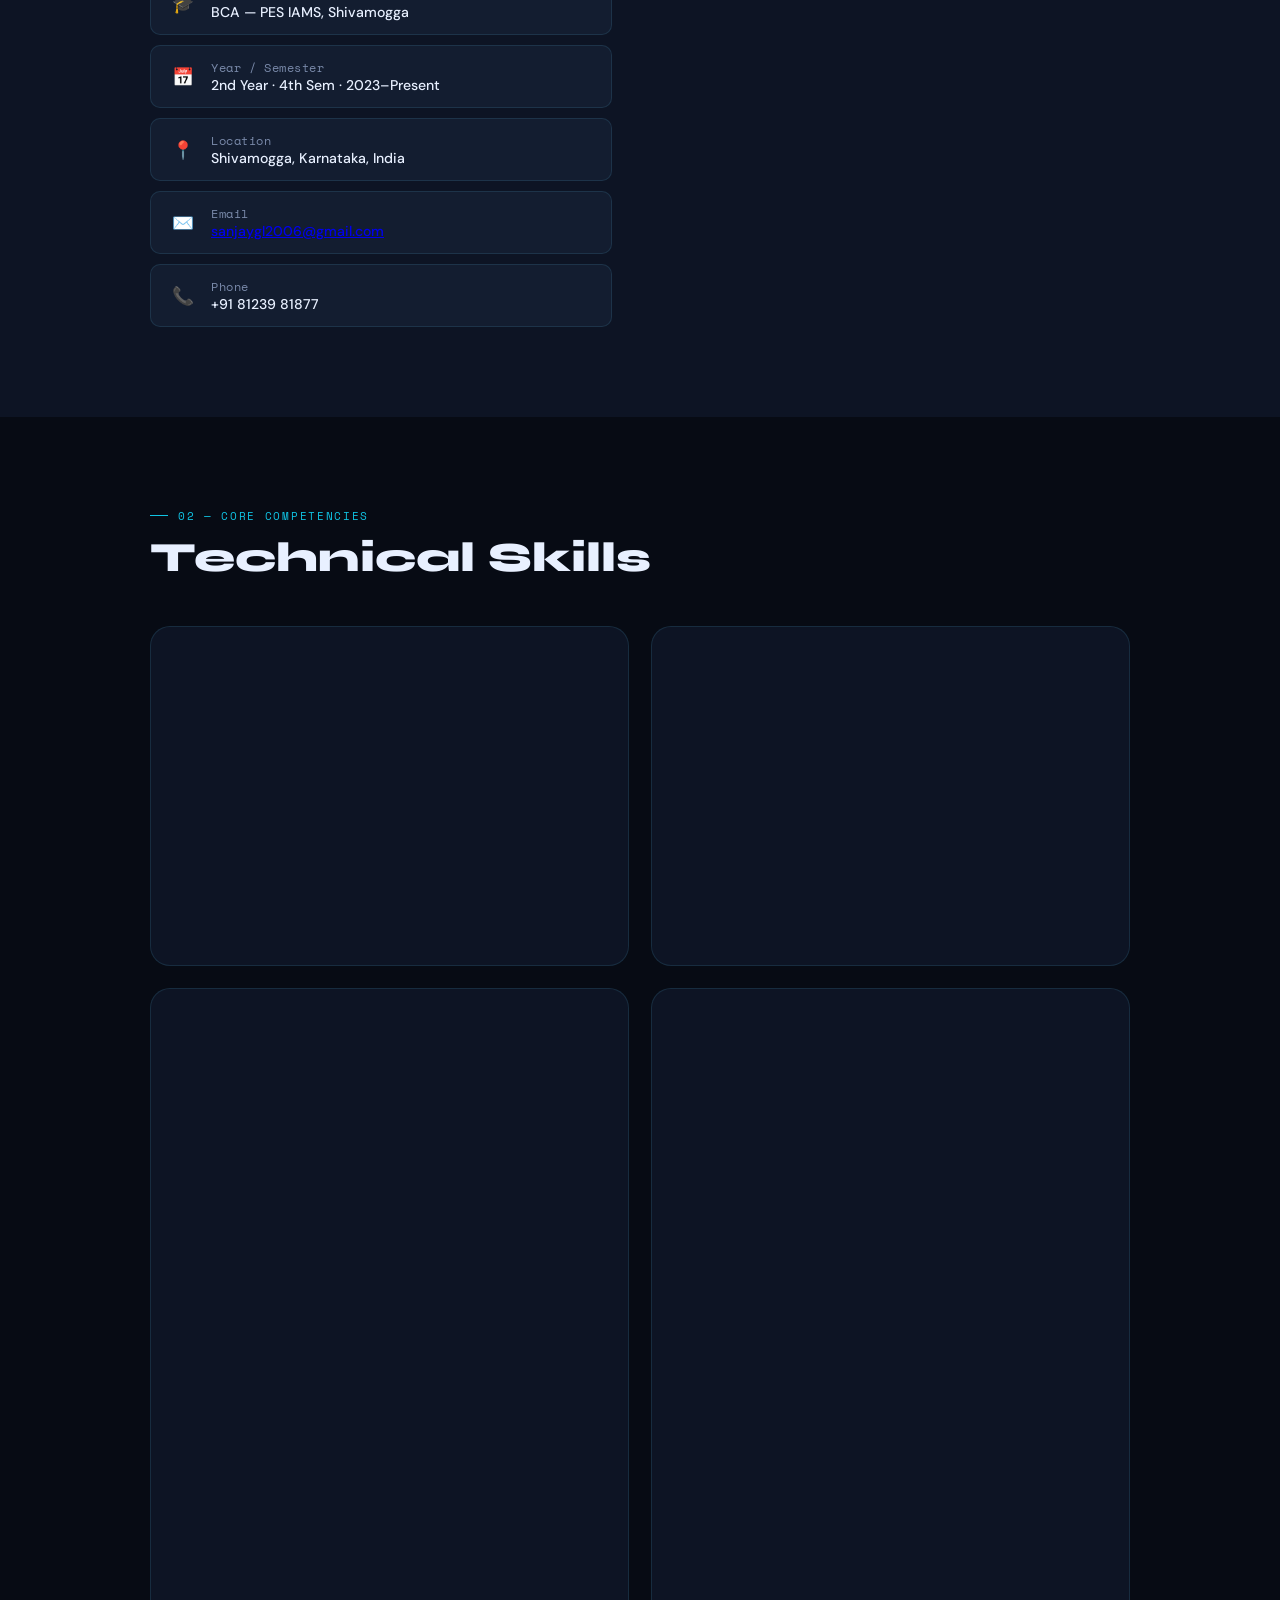
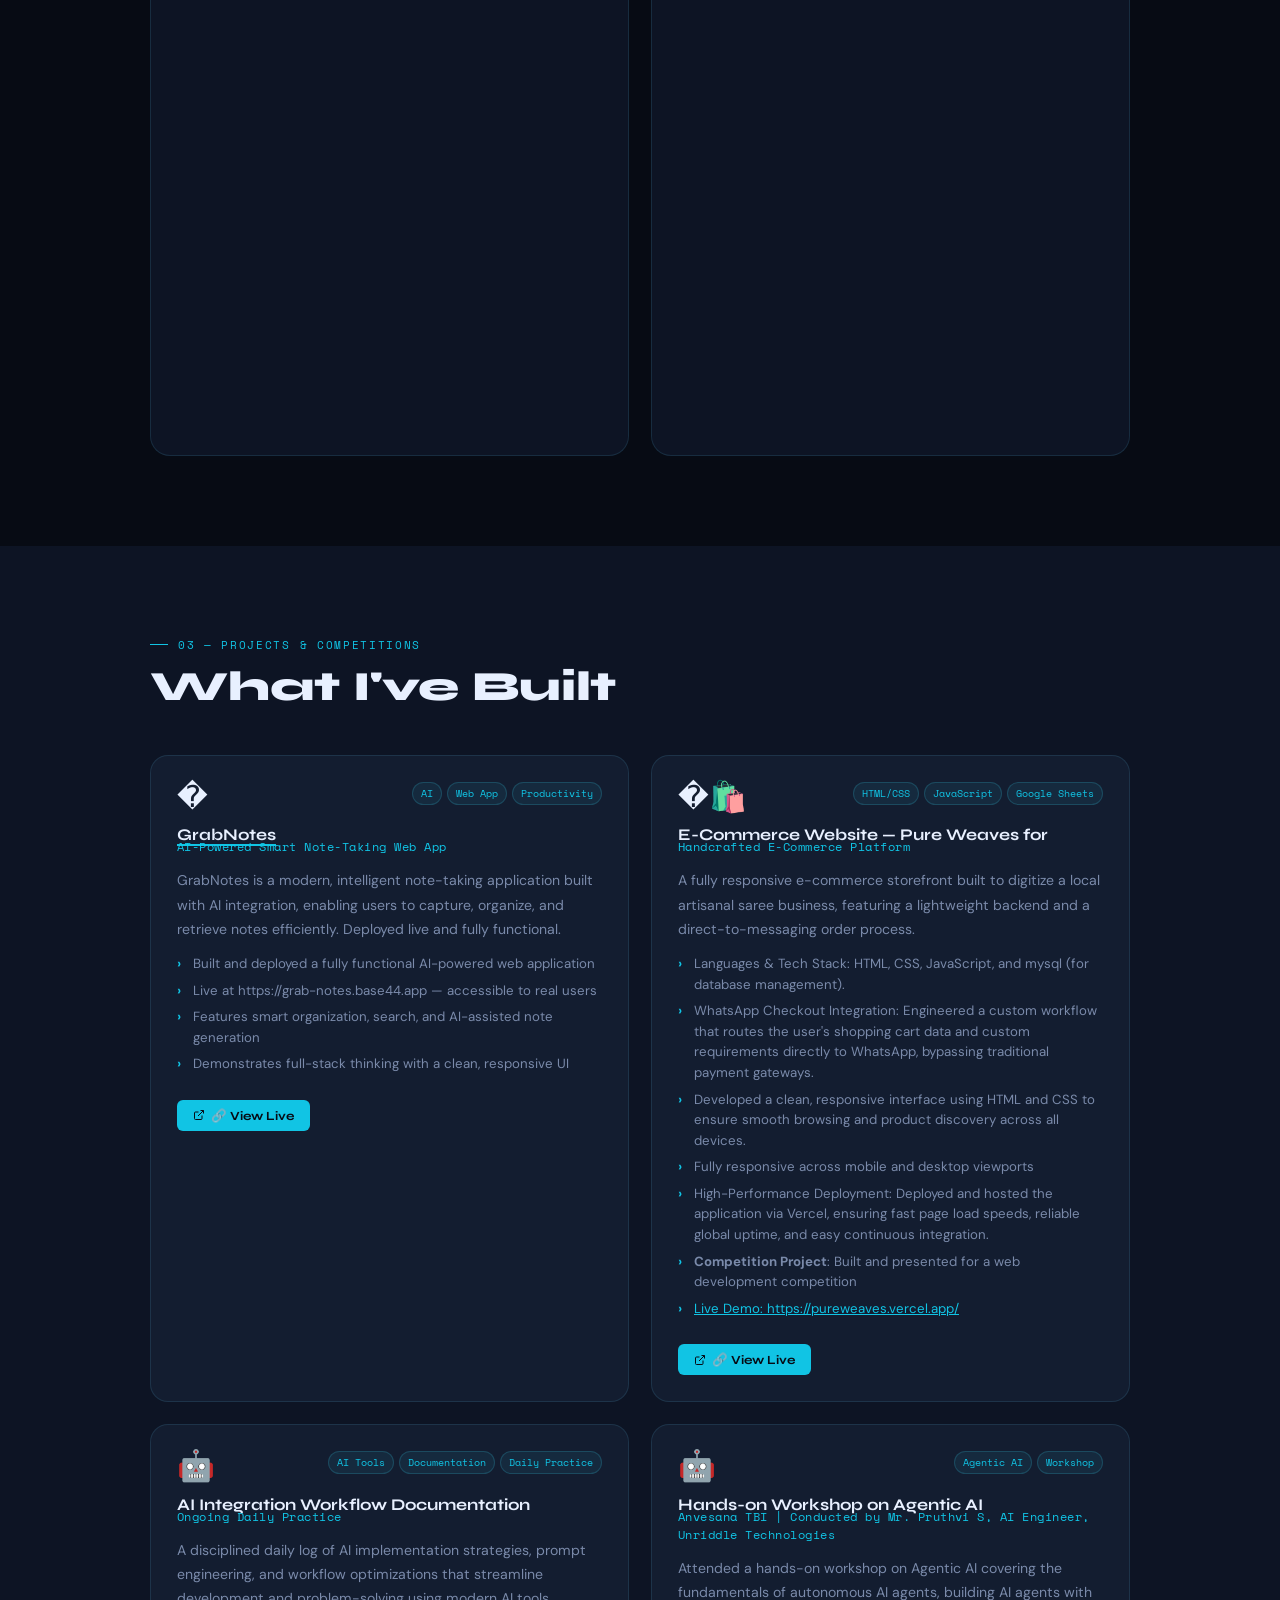
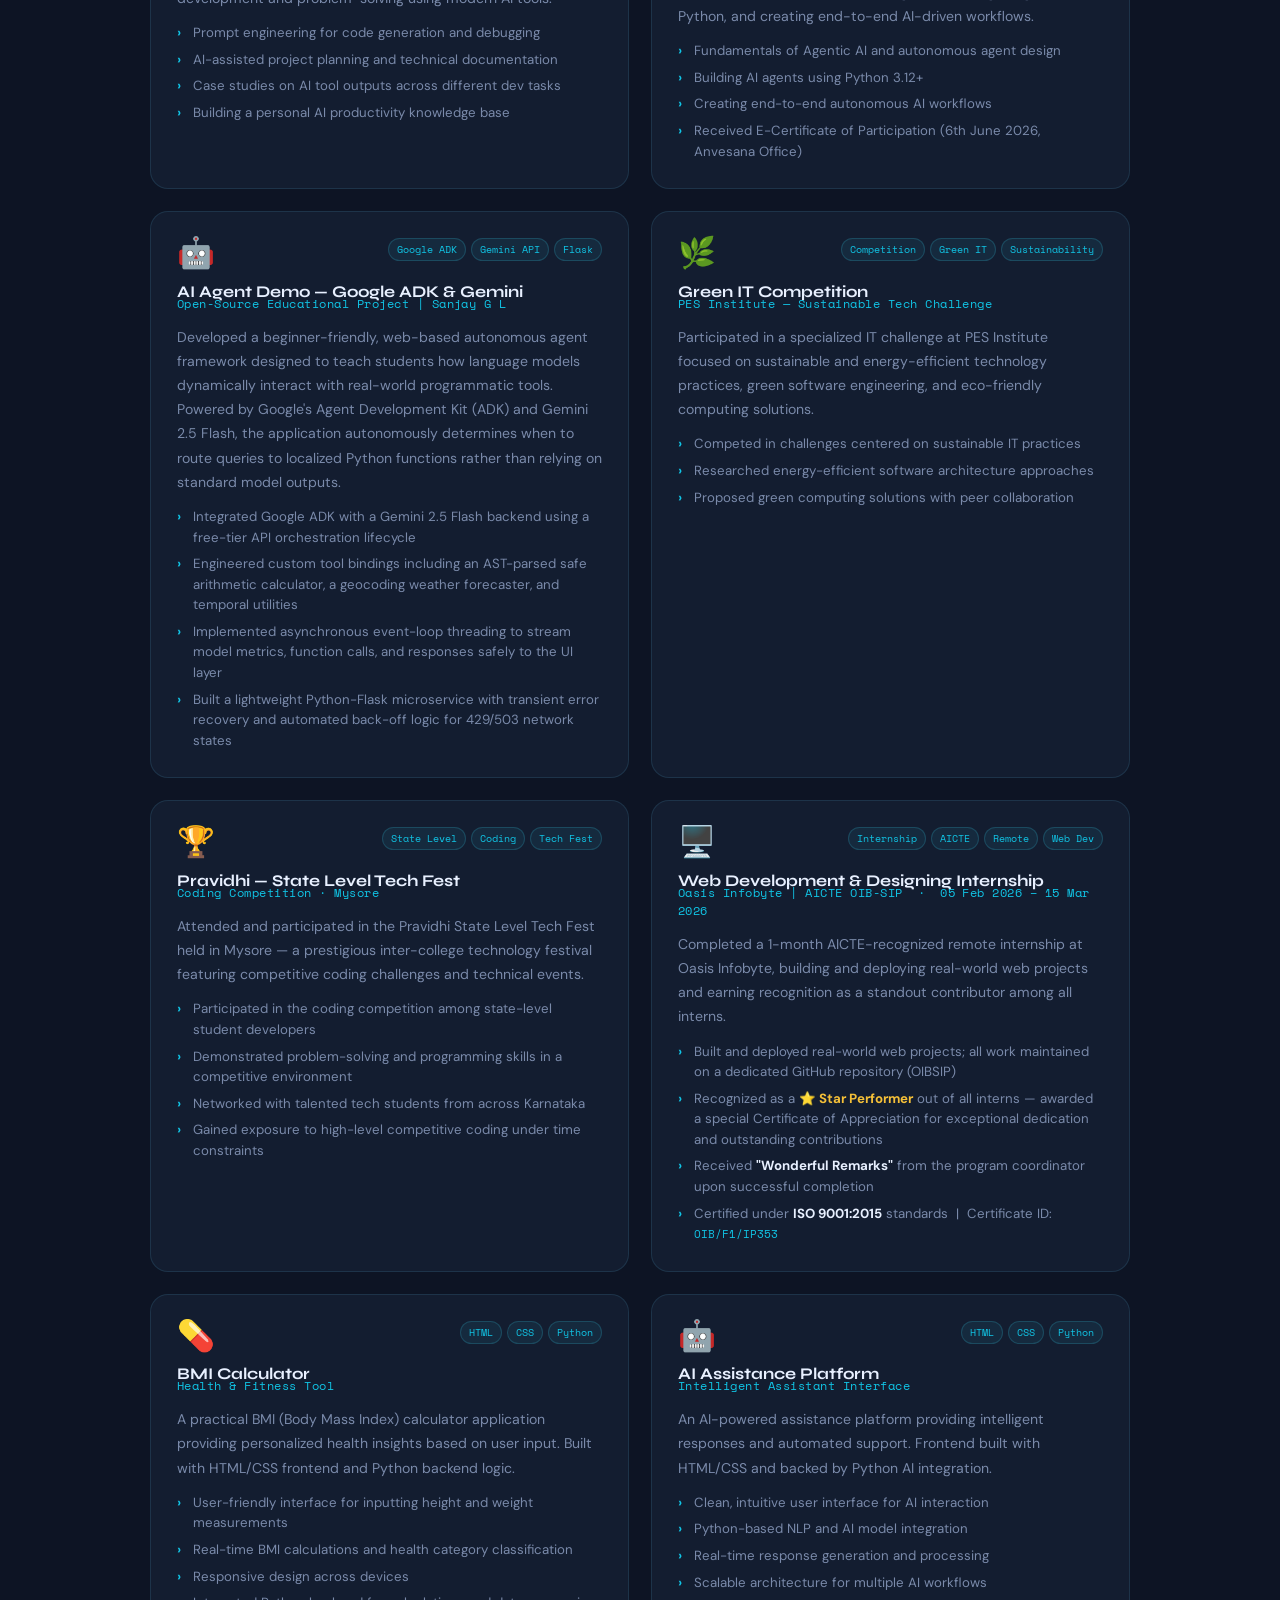
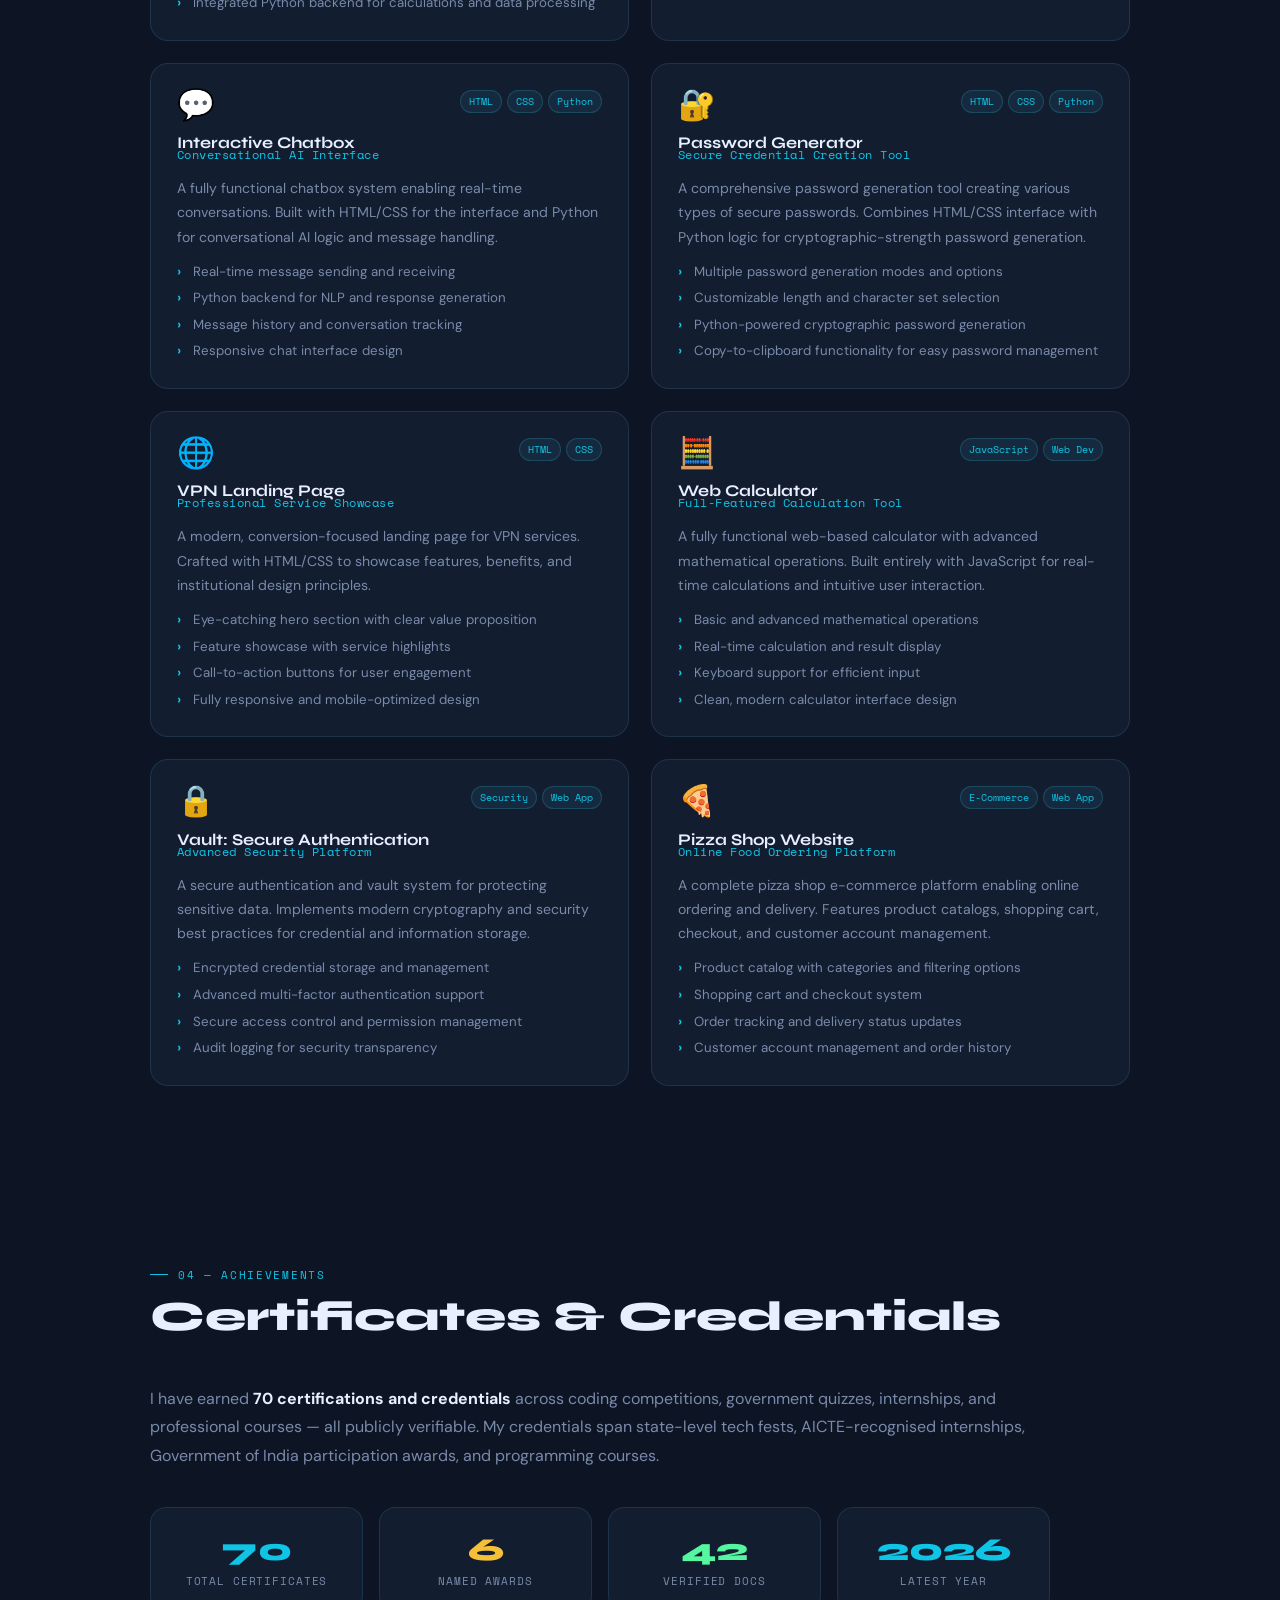
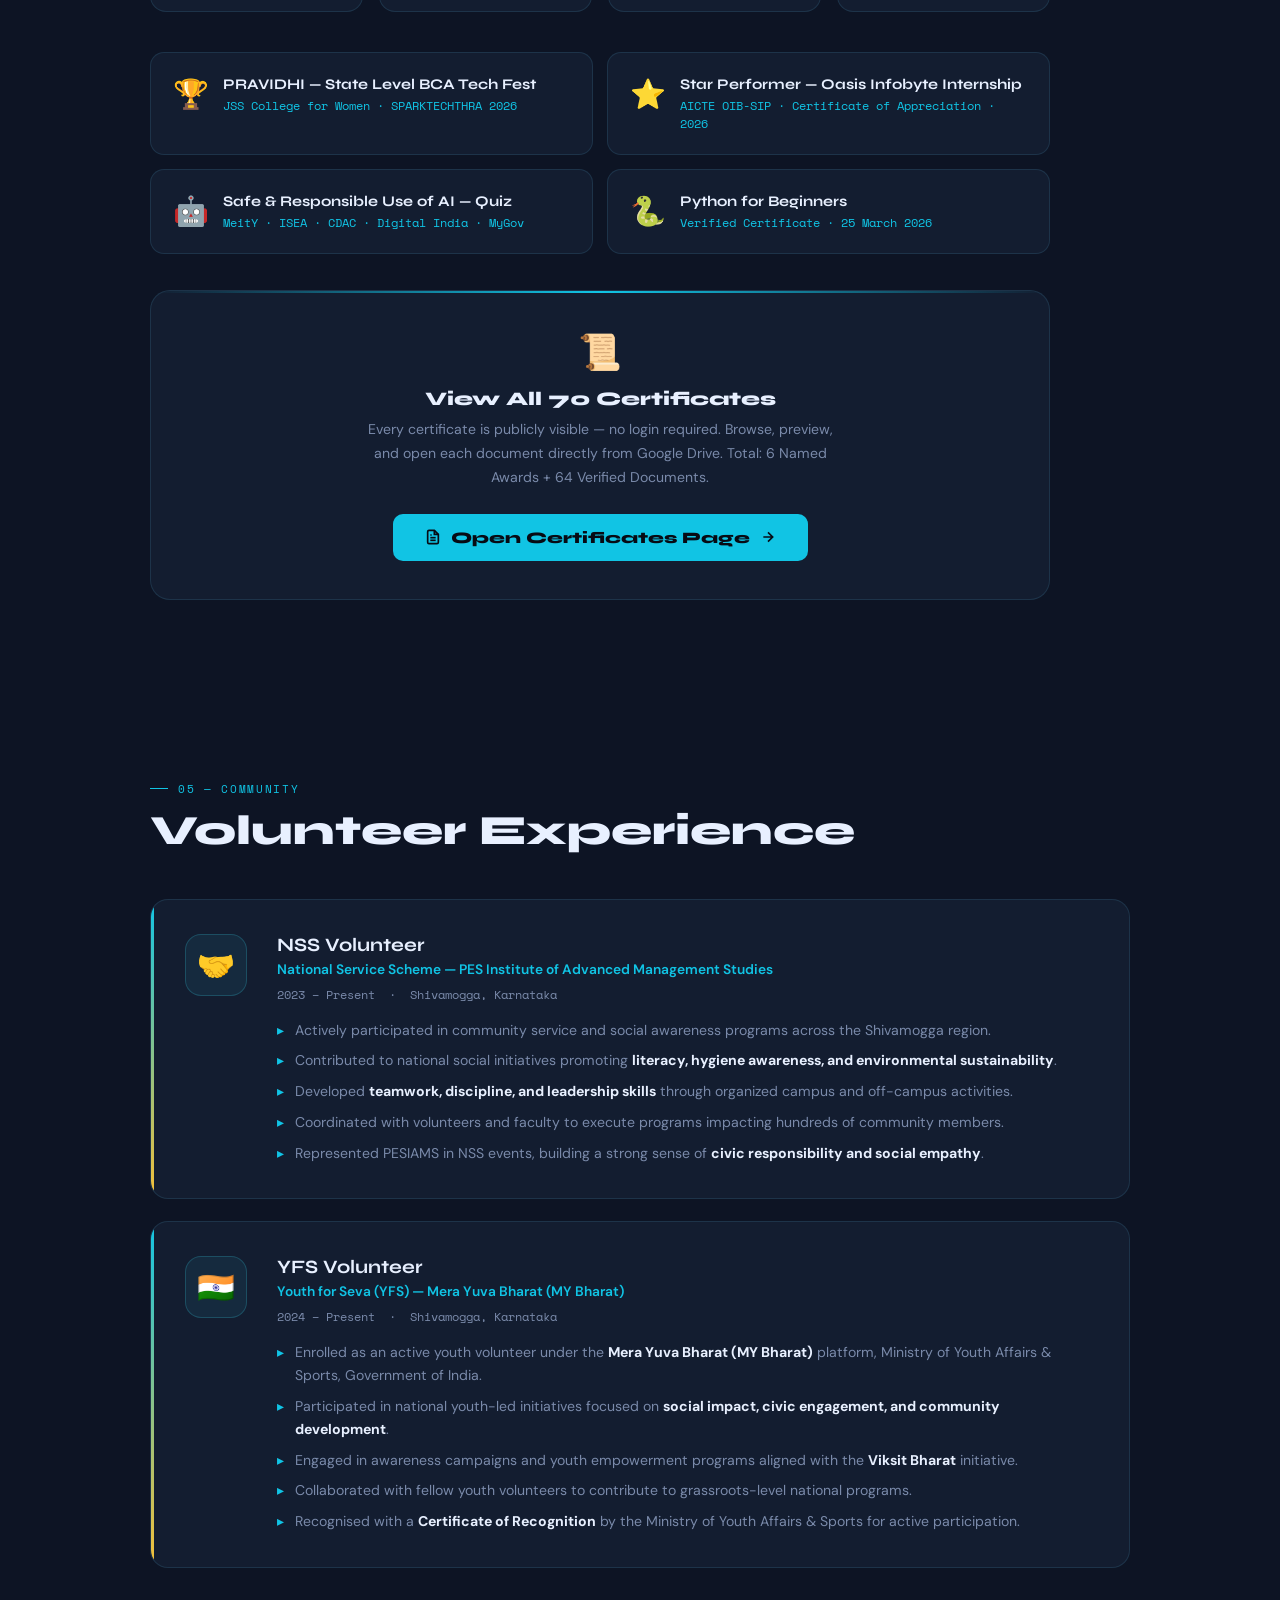
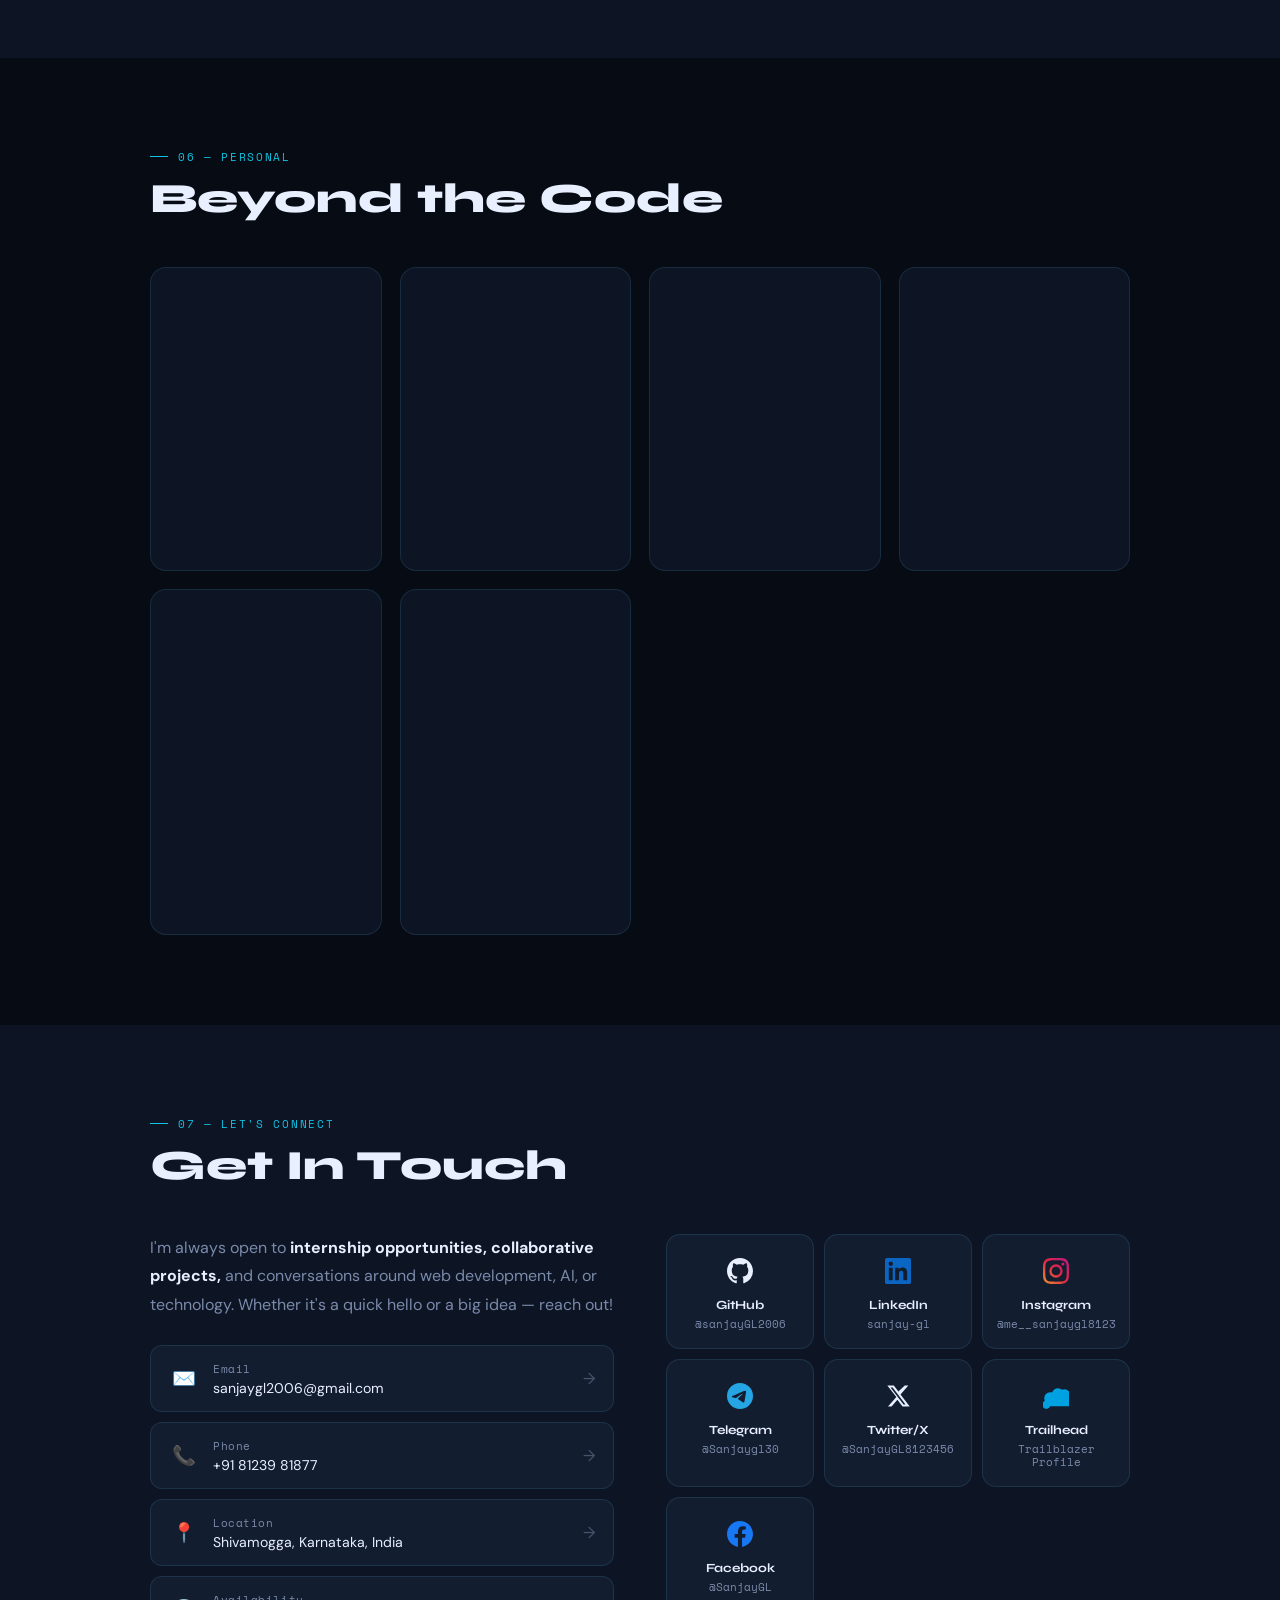
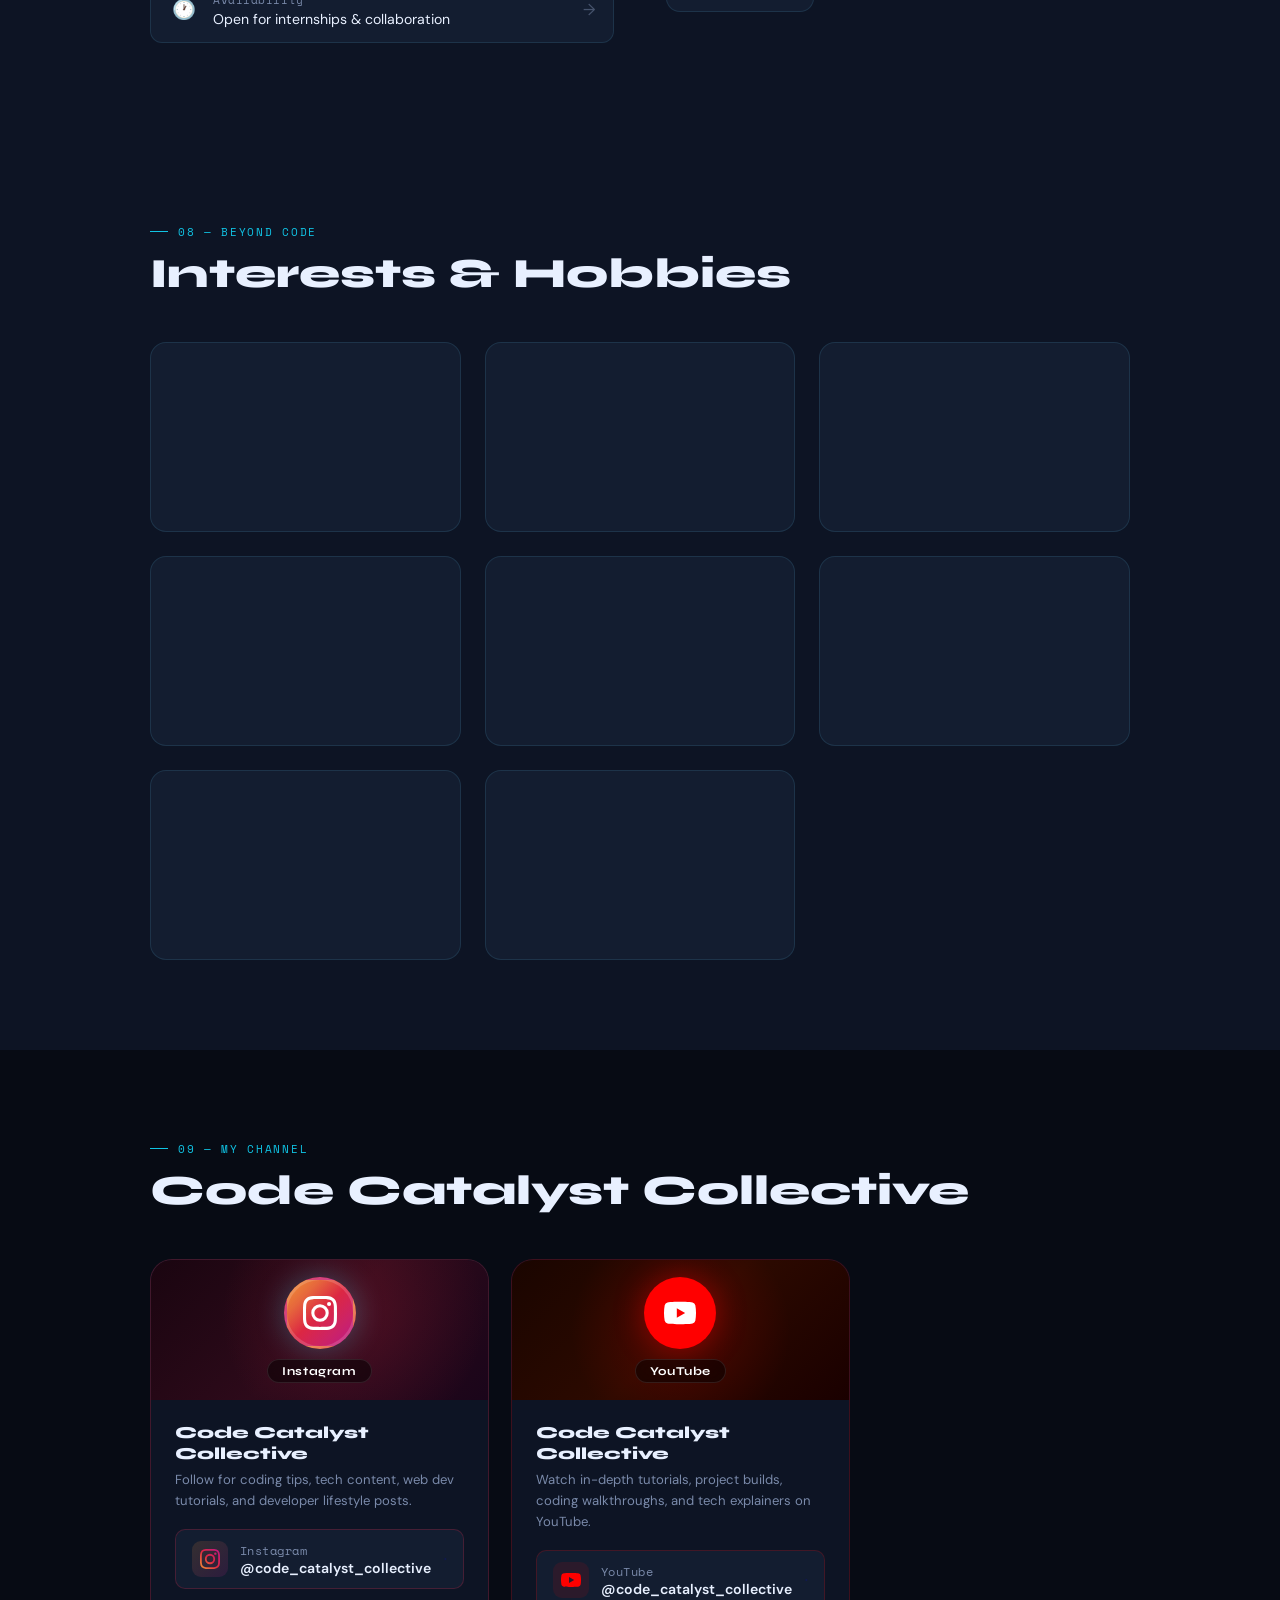
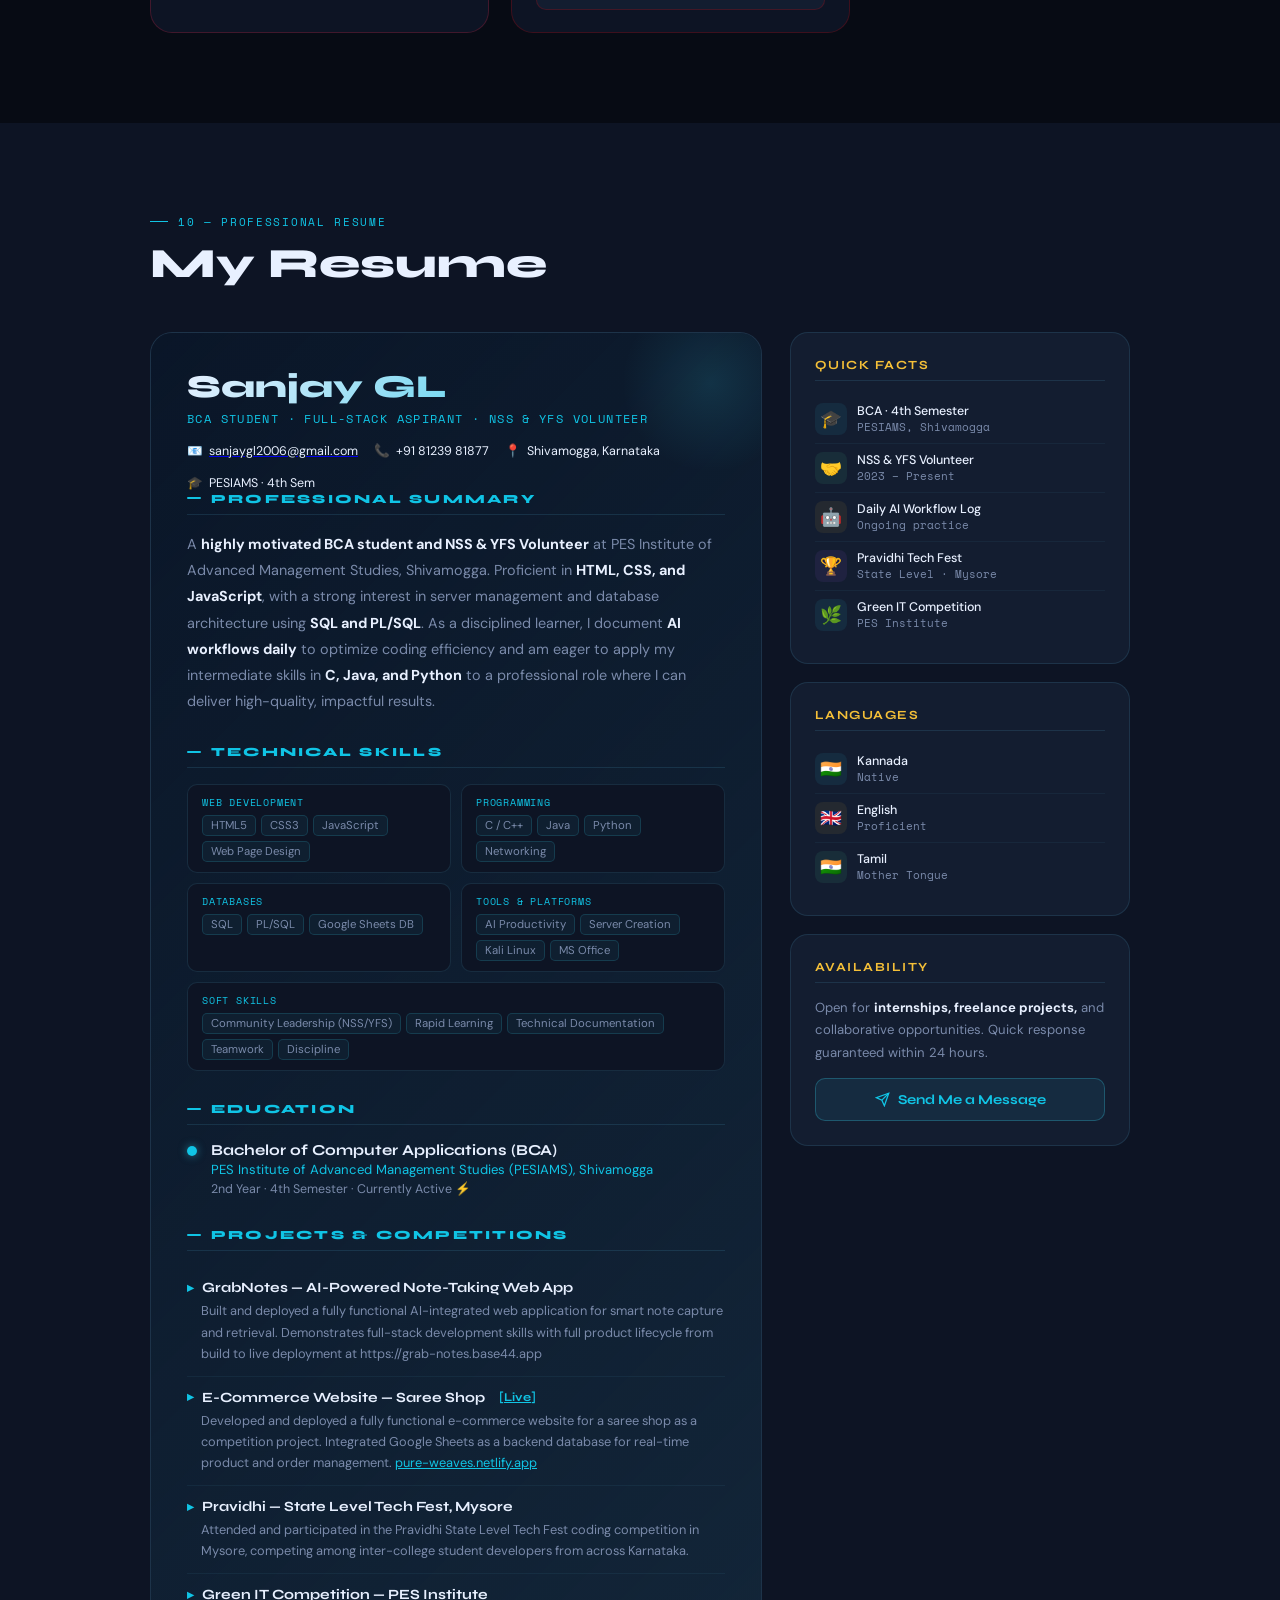
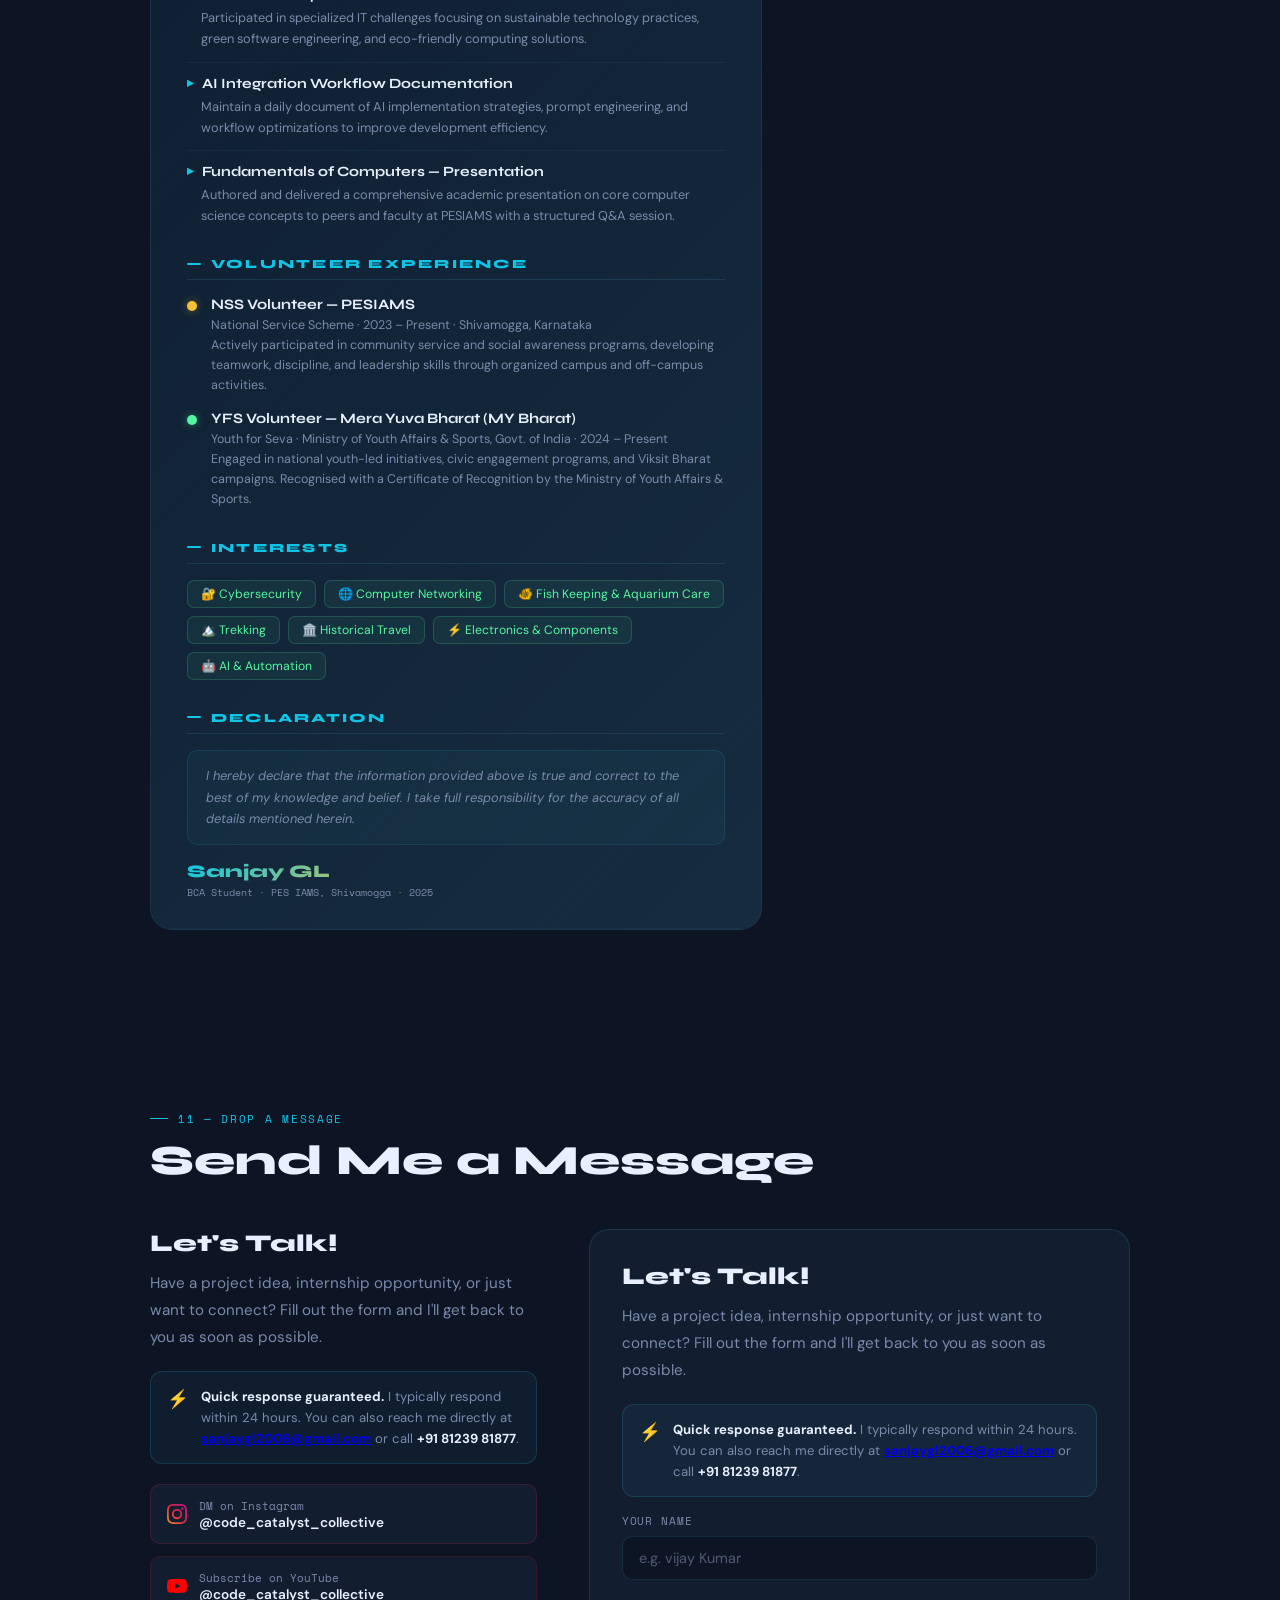
==== commit 99ccb818: "Update index.html" ====
--- a/index.html
+++ b/index.html
@@ -820,29 +820,7 @@
           </a>
         </div>
       </div>
-     <div class="project-card stagger-child">
-  <div class="project-header">
-    <div class="project-icon">🤖</div>
-    <div class="project-tags"><span class="project-tag">Agentic AI</span><span class="project-tag">Workshop</span></div>
-  </div>
-  <div>
-    <div class="project-title">Hands-on Workshop on Agentic AI</div>
-    <div class="project-subtitle">Anvesana TBI | Conducted by Mr. Pruthvi S, AI Engineer, Unriddle Technologies</div>
-  </div>
-  <div class="project-desc">Attended a hands-on workshop on Agentic AI covering the fundamentals of autonomous AI agents, building AI agents with Python, and creating end-to-end AI-driven workflows.</div>
-  <ul class="project-highlights">
-    <li>Fundamentals of Agentic AI and autonomous agent design</li>
-    <li>Building AI agents using Python 3.12+</li>
-    <li>Creating end-to-end autonomous AI workflows</li>
-    <li>Received E-Certificate of Participation (6th June 2026, Anvesana Office)</li>
-  </ul>
-  <div style="display:flex;gap:10px;margin-top:12px;">
-    <a href="https://www.anvesana.co.in" target="_blank" rel="noopener" style="display:inline-flex;align-items:center;gap:6px;background:var(--accent);color:var(--bg);padding:8px 16px;border-radius:6px;font-family:'Syne',sans-serif;font-weight:700;font-size:0.78rem;text-decoration:none;transition:transform 0.2s,box-shadow 0.2s;border:none;cursor:pointer;" onmouseover="this.style.transform='translateY(-2px)';this.style.boxShadow='0 6px 20px rgba(56,217,245,0.35)'" onmouseout="this.style.transform='none';this.style.boxShadow='none'">
-      <svg width="12" height="12" fill="none" stroke="currentColor" stroke-width="2" viewBox="0 0 24 24"><path d="M18 13v6a2 2 0 01-2 2H5a2 2 0 01-2-2V8a2 2 0 012-2h6"/><polyline points="15 3 21 3 21 9"/><line x1="10" y1="14" x2="21" y2="3"/></svg>
-      🔗 View Organizer
-    </a>
-  </div>
-</div>
+    
       <div class="project-card stagger-child">
         <div class="project-header">
           <div class="project-icon">�🛍️</div>
